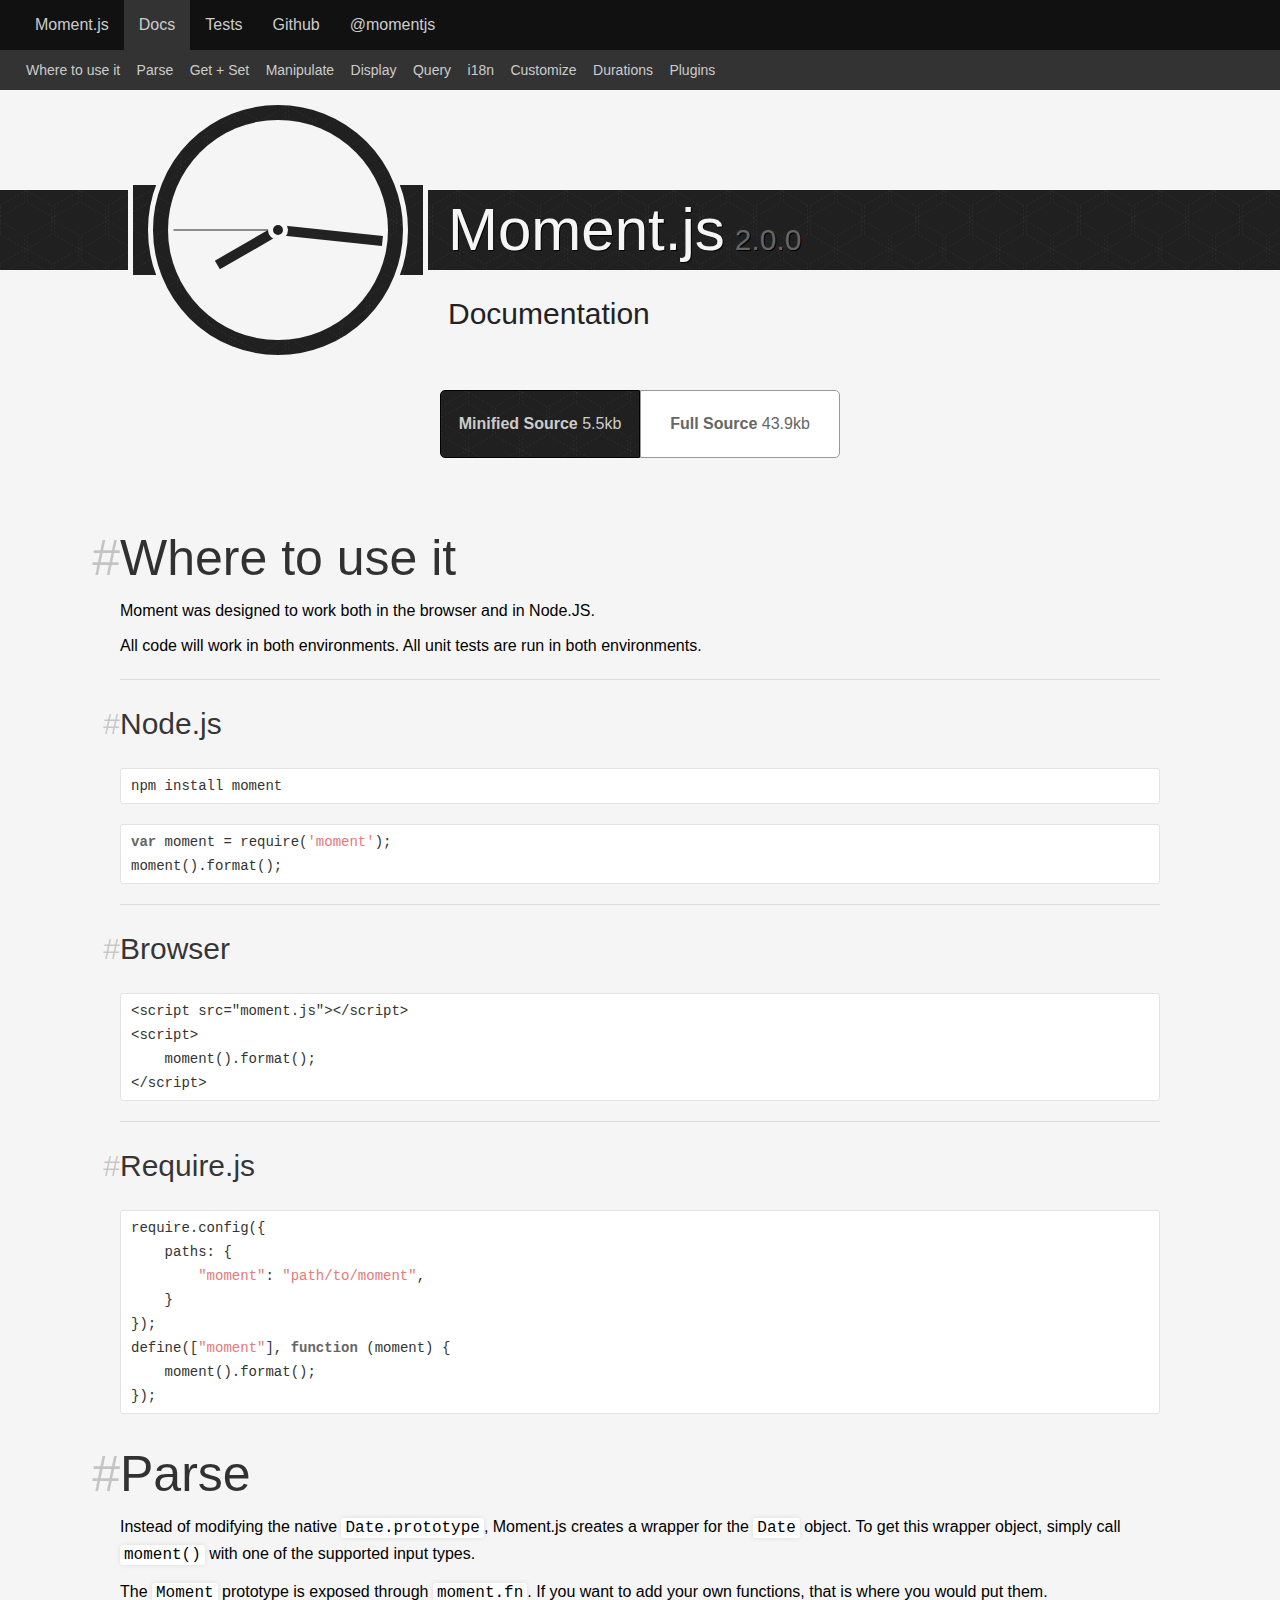
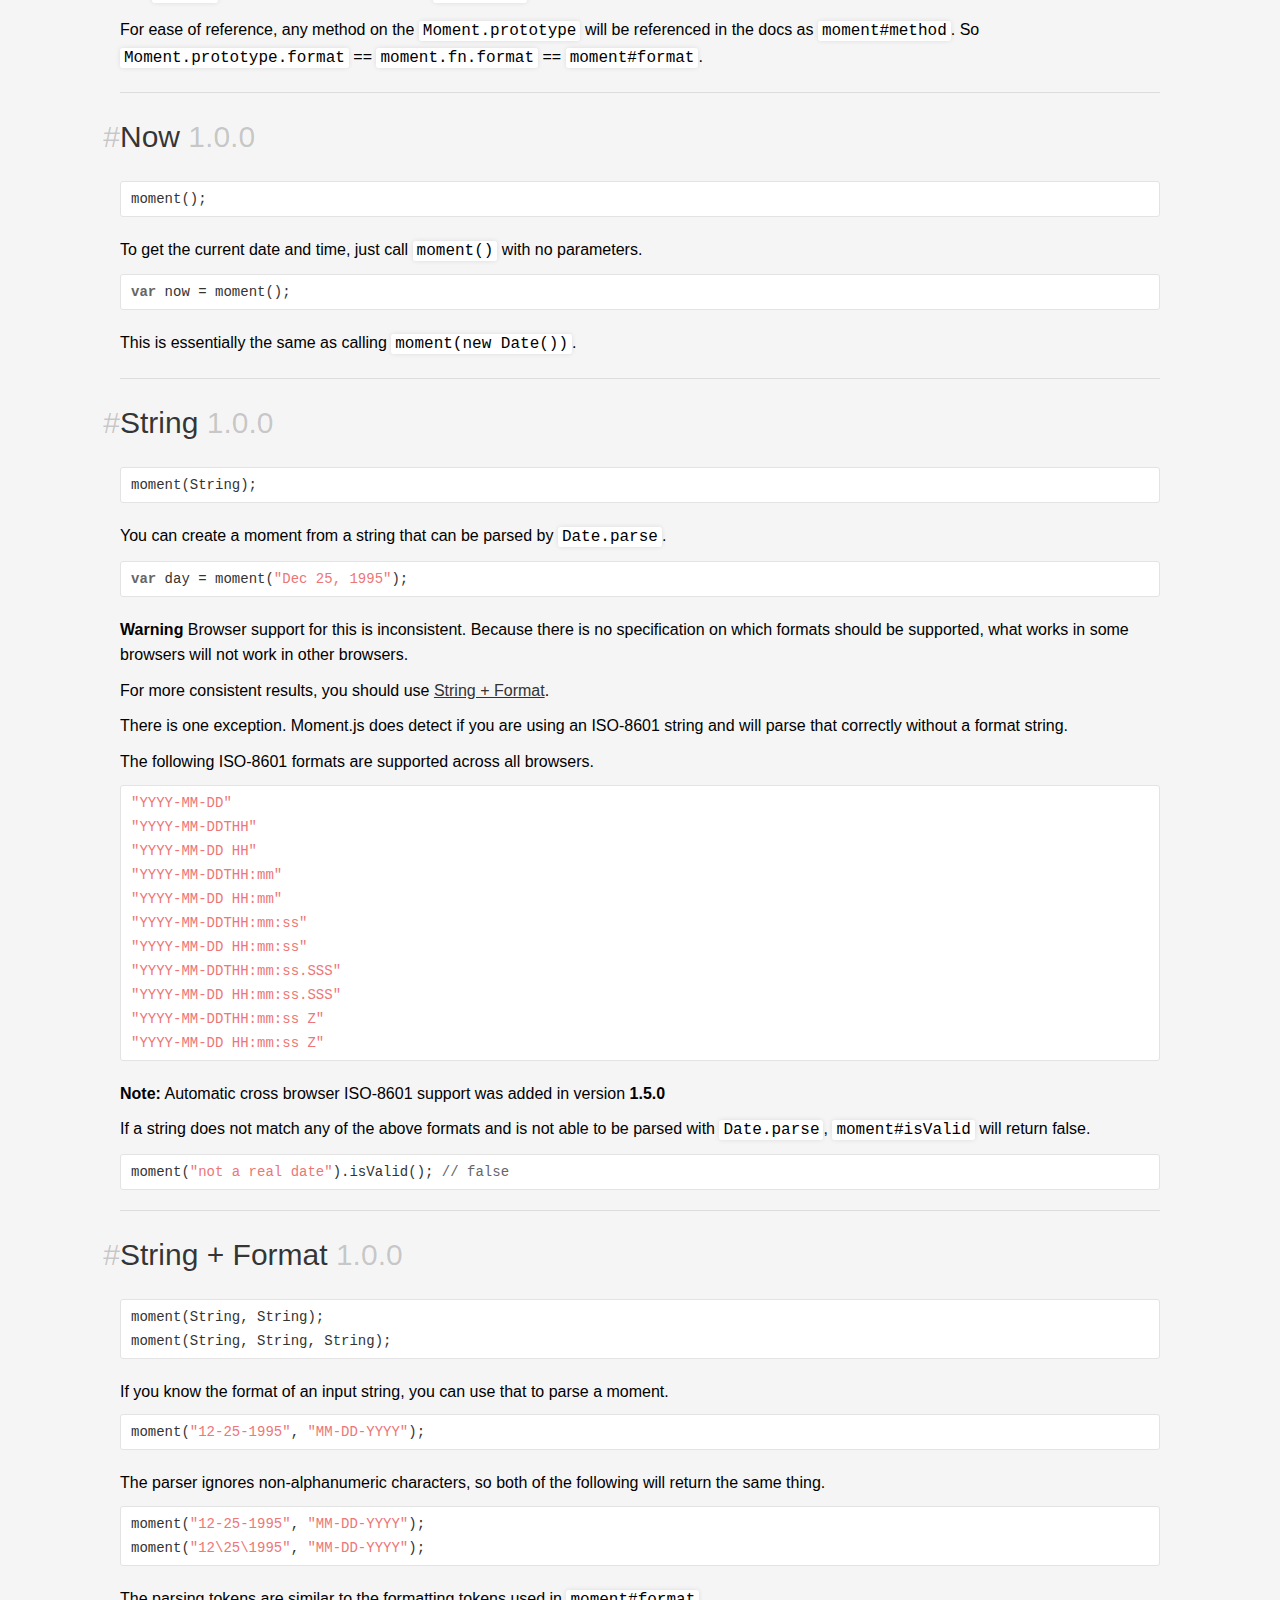
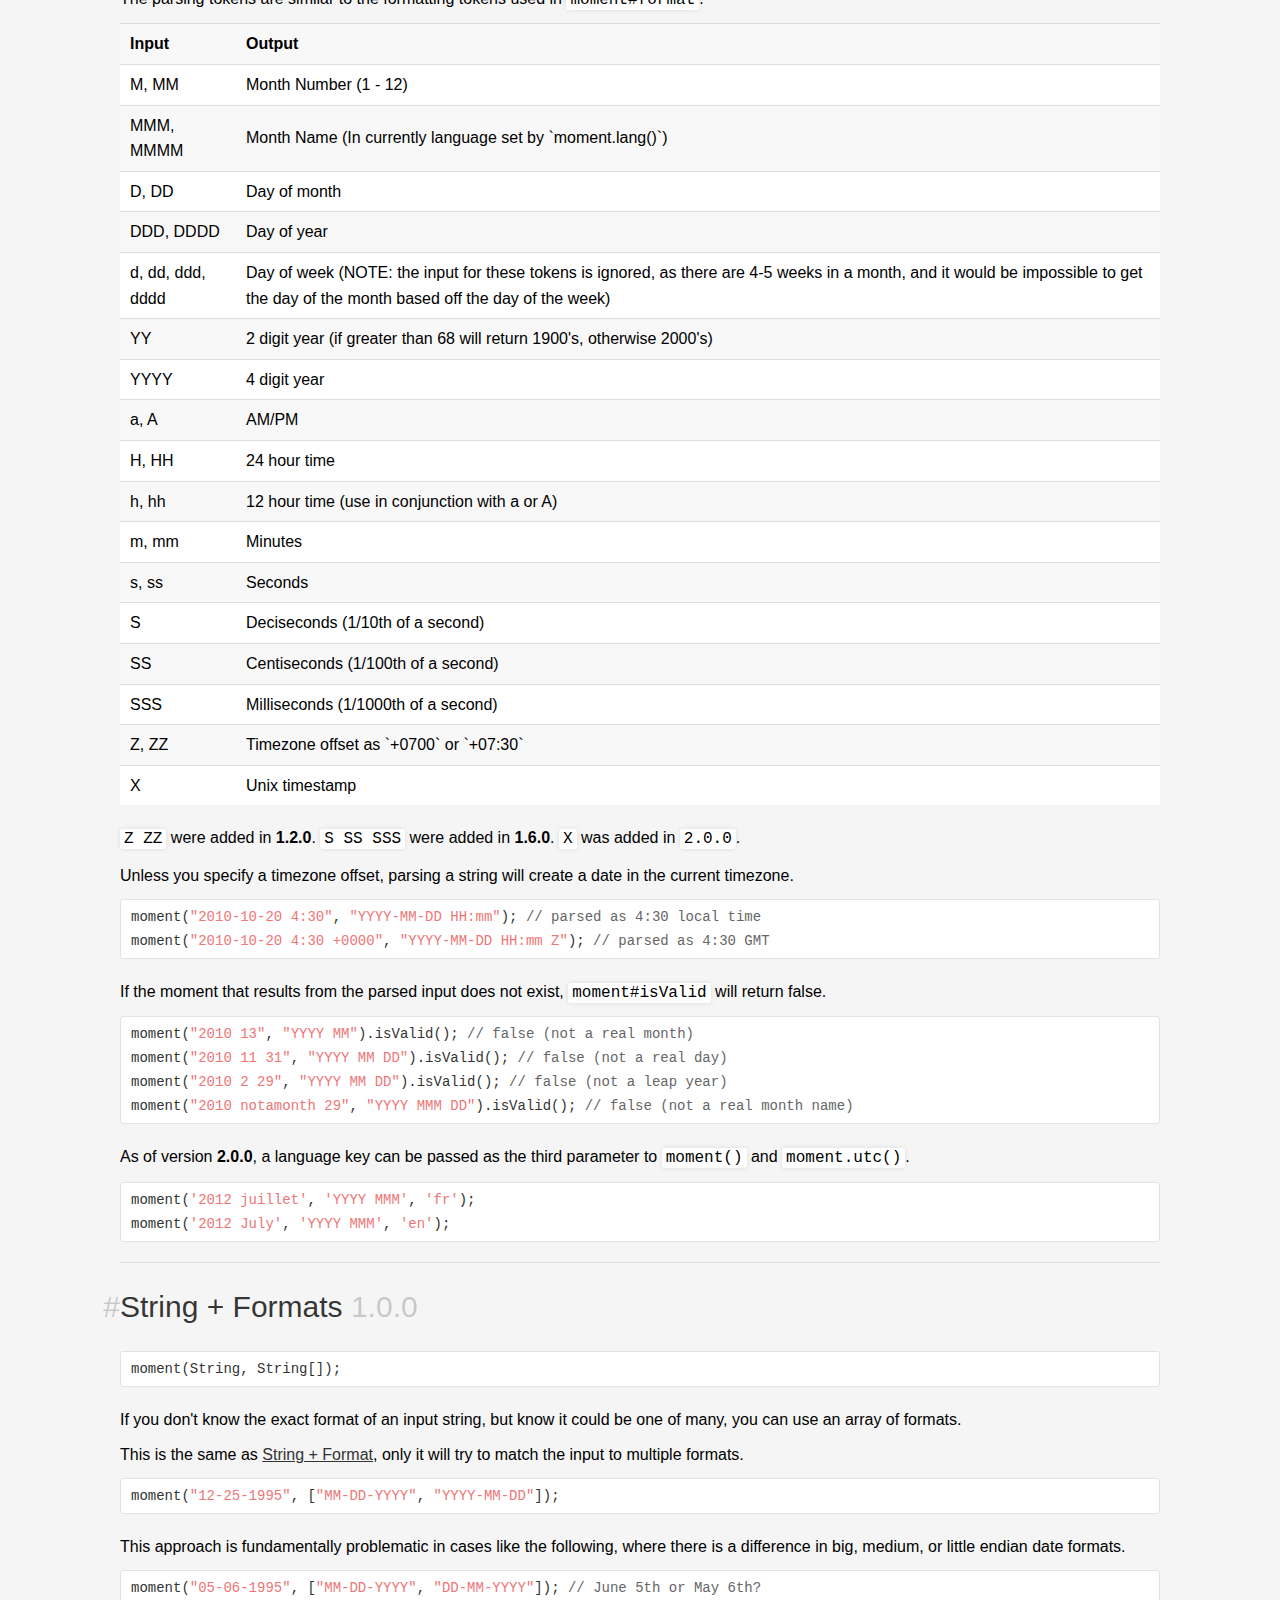
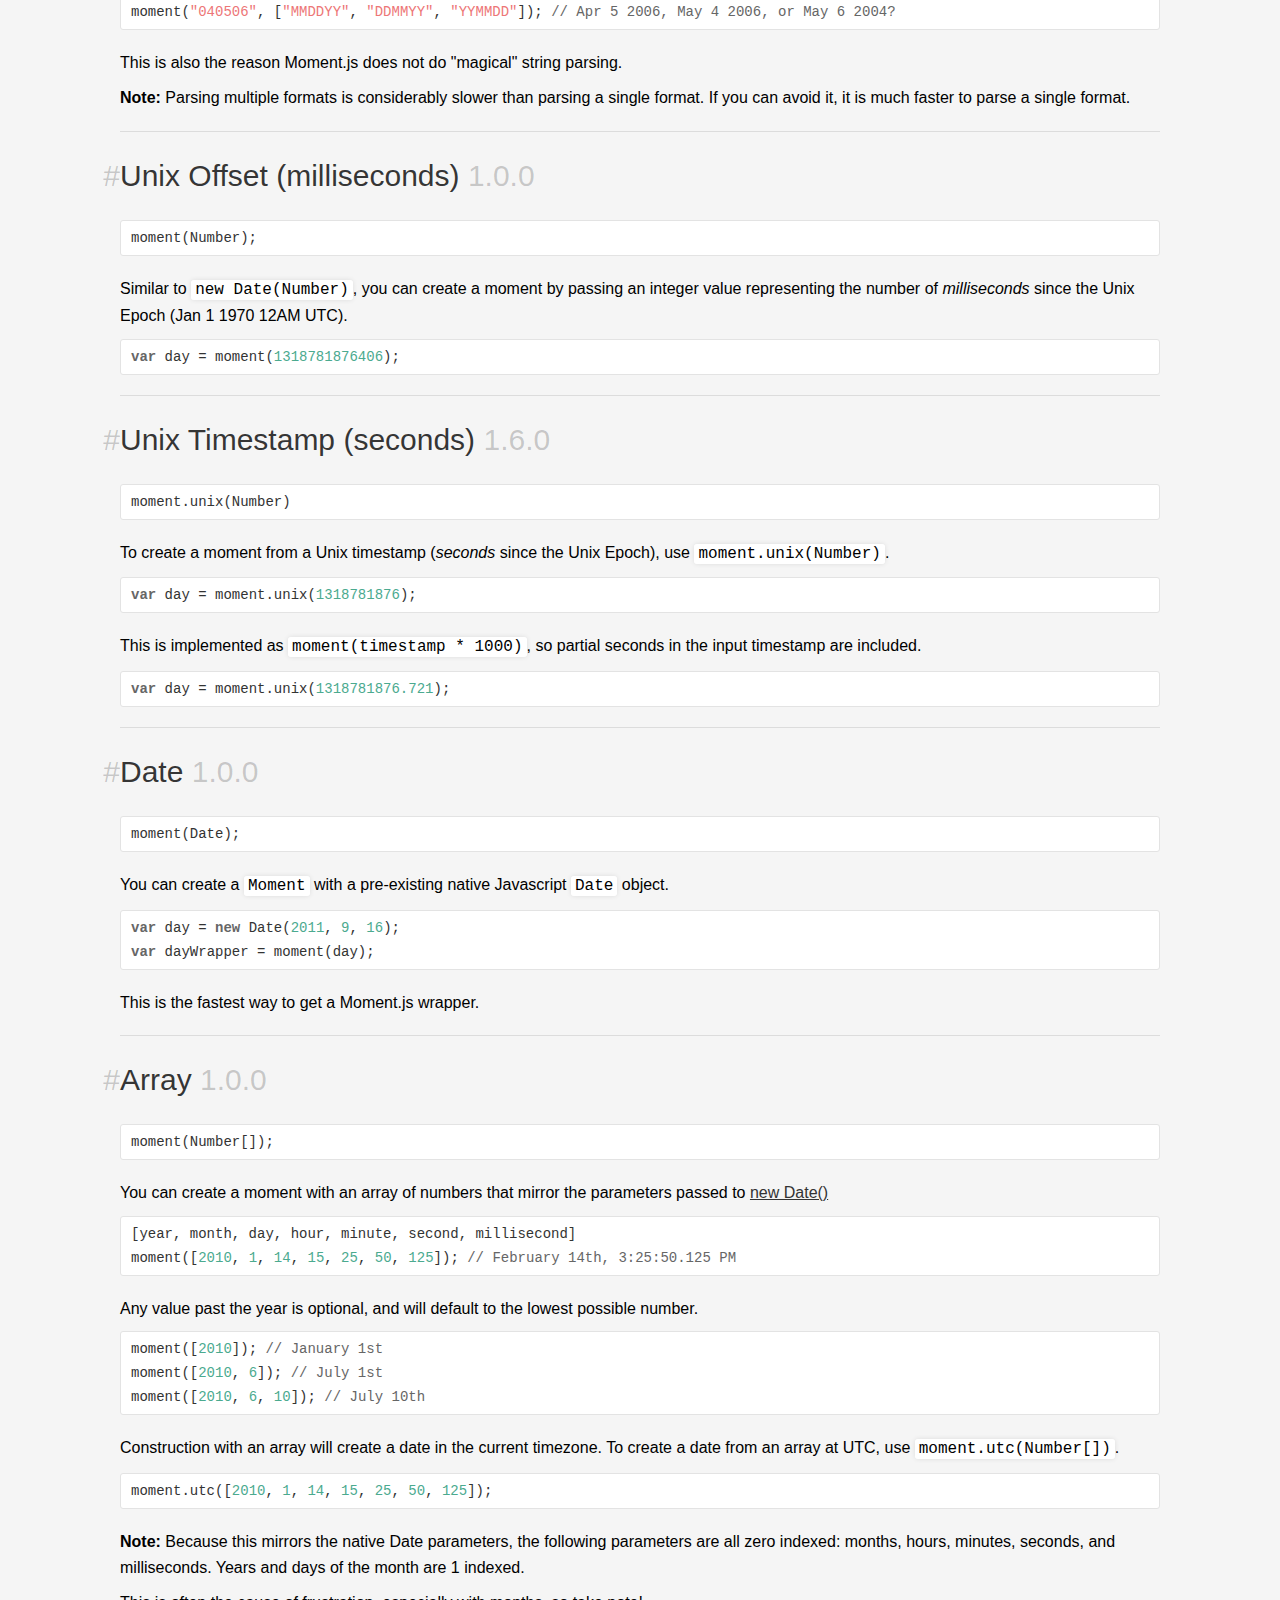
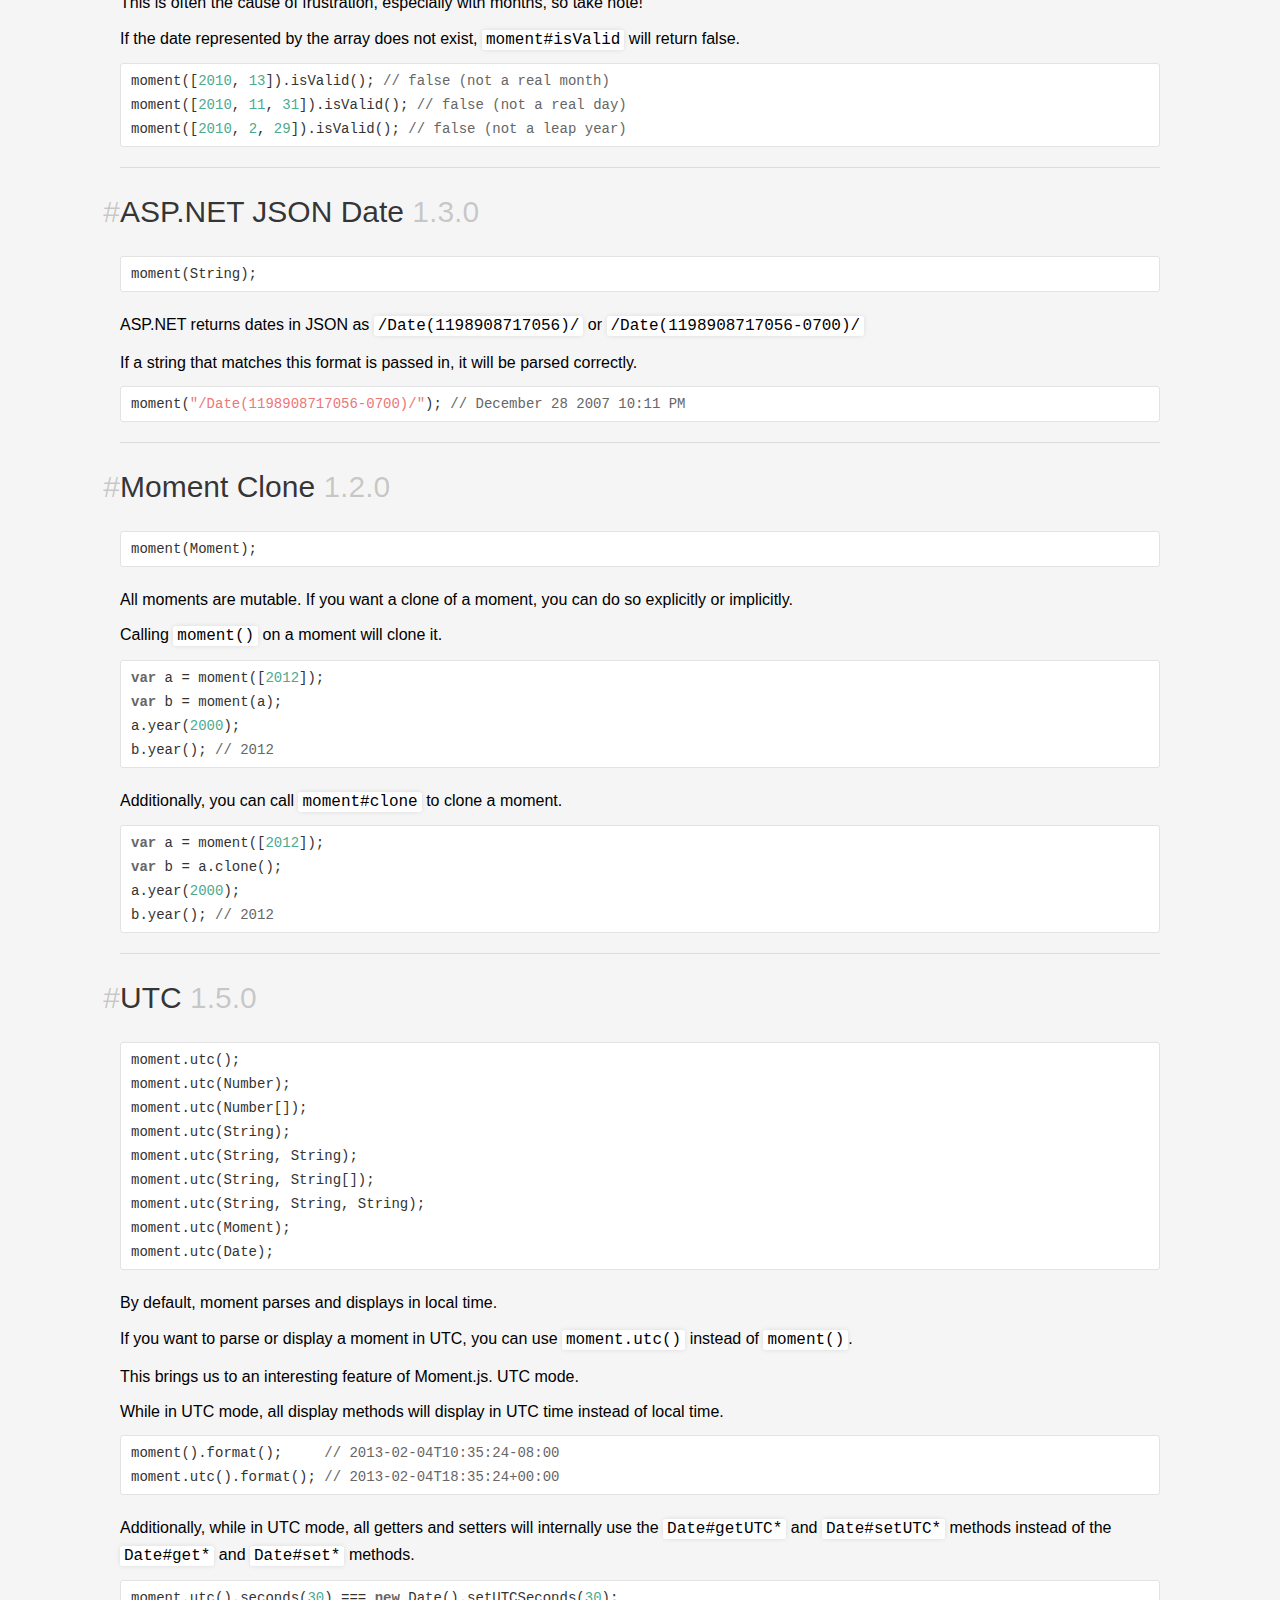
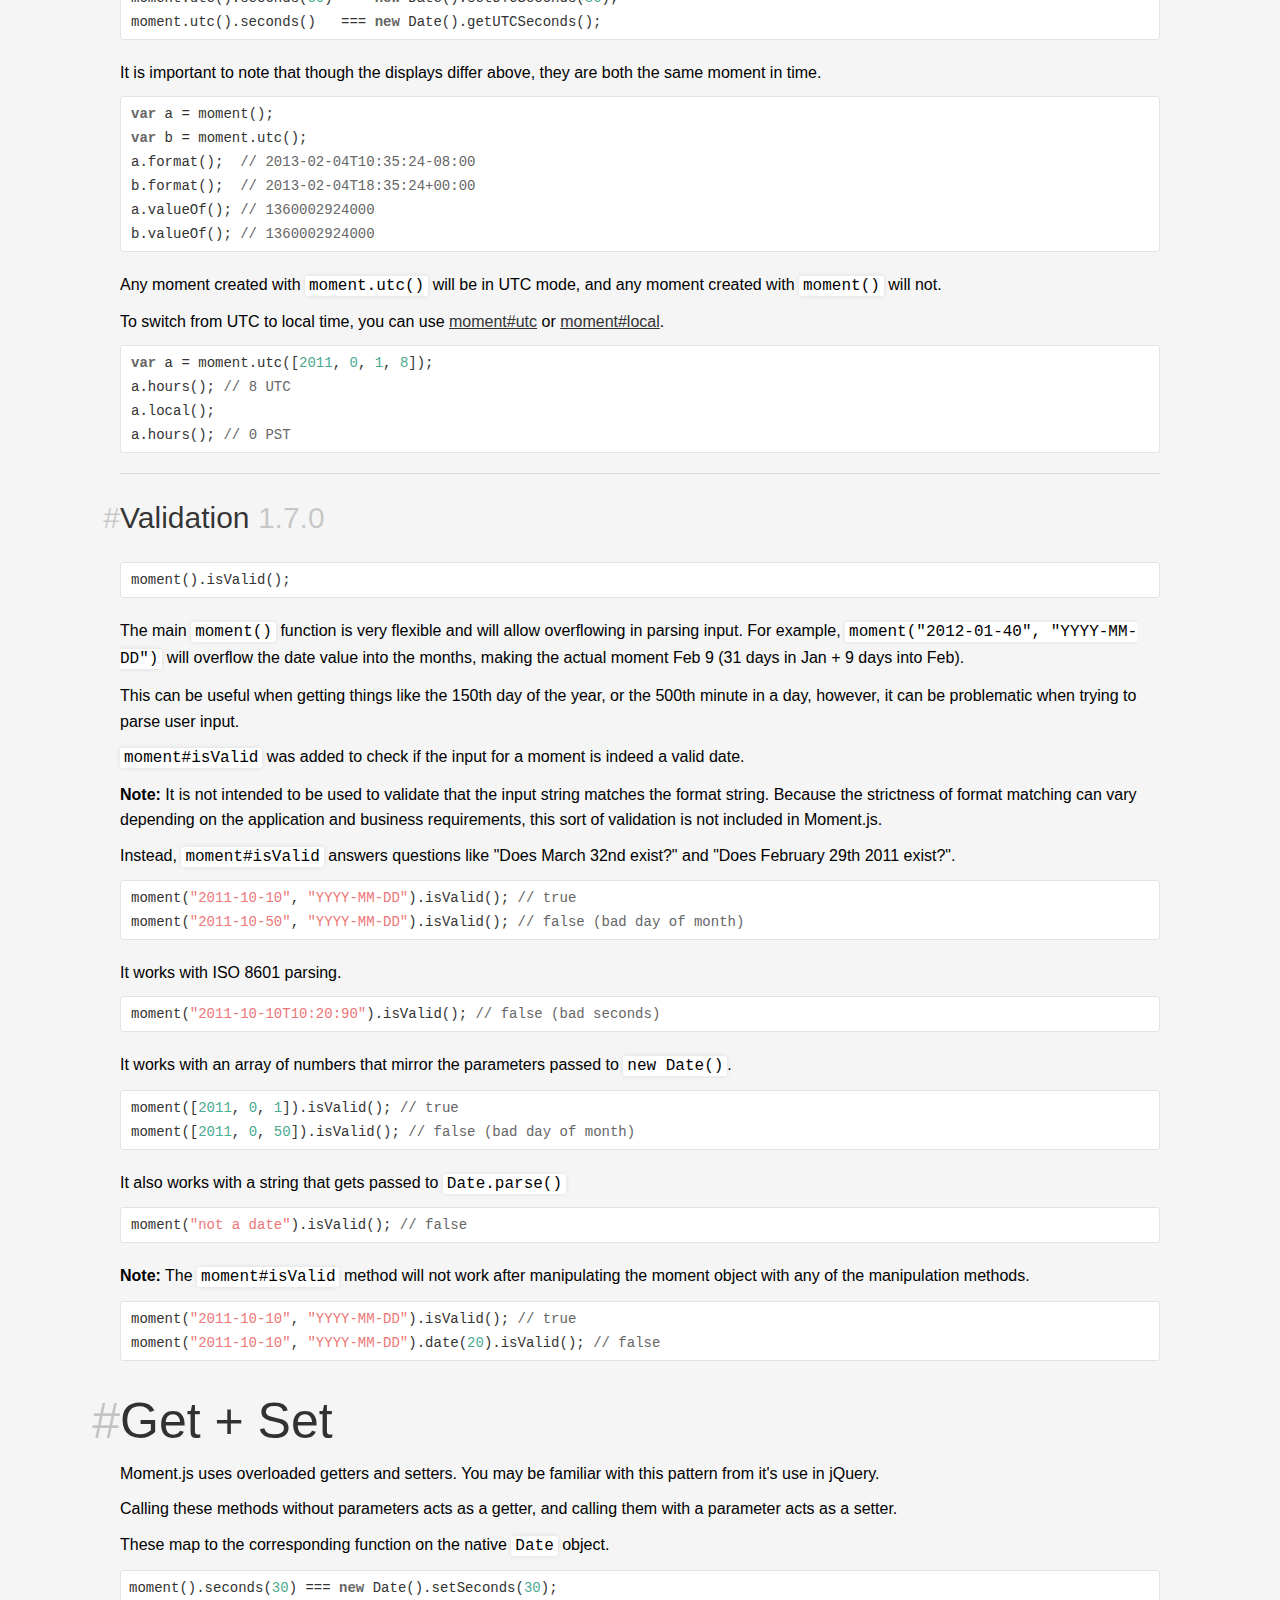
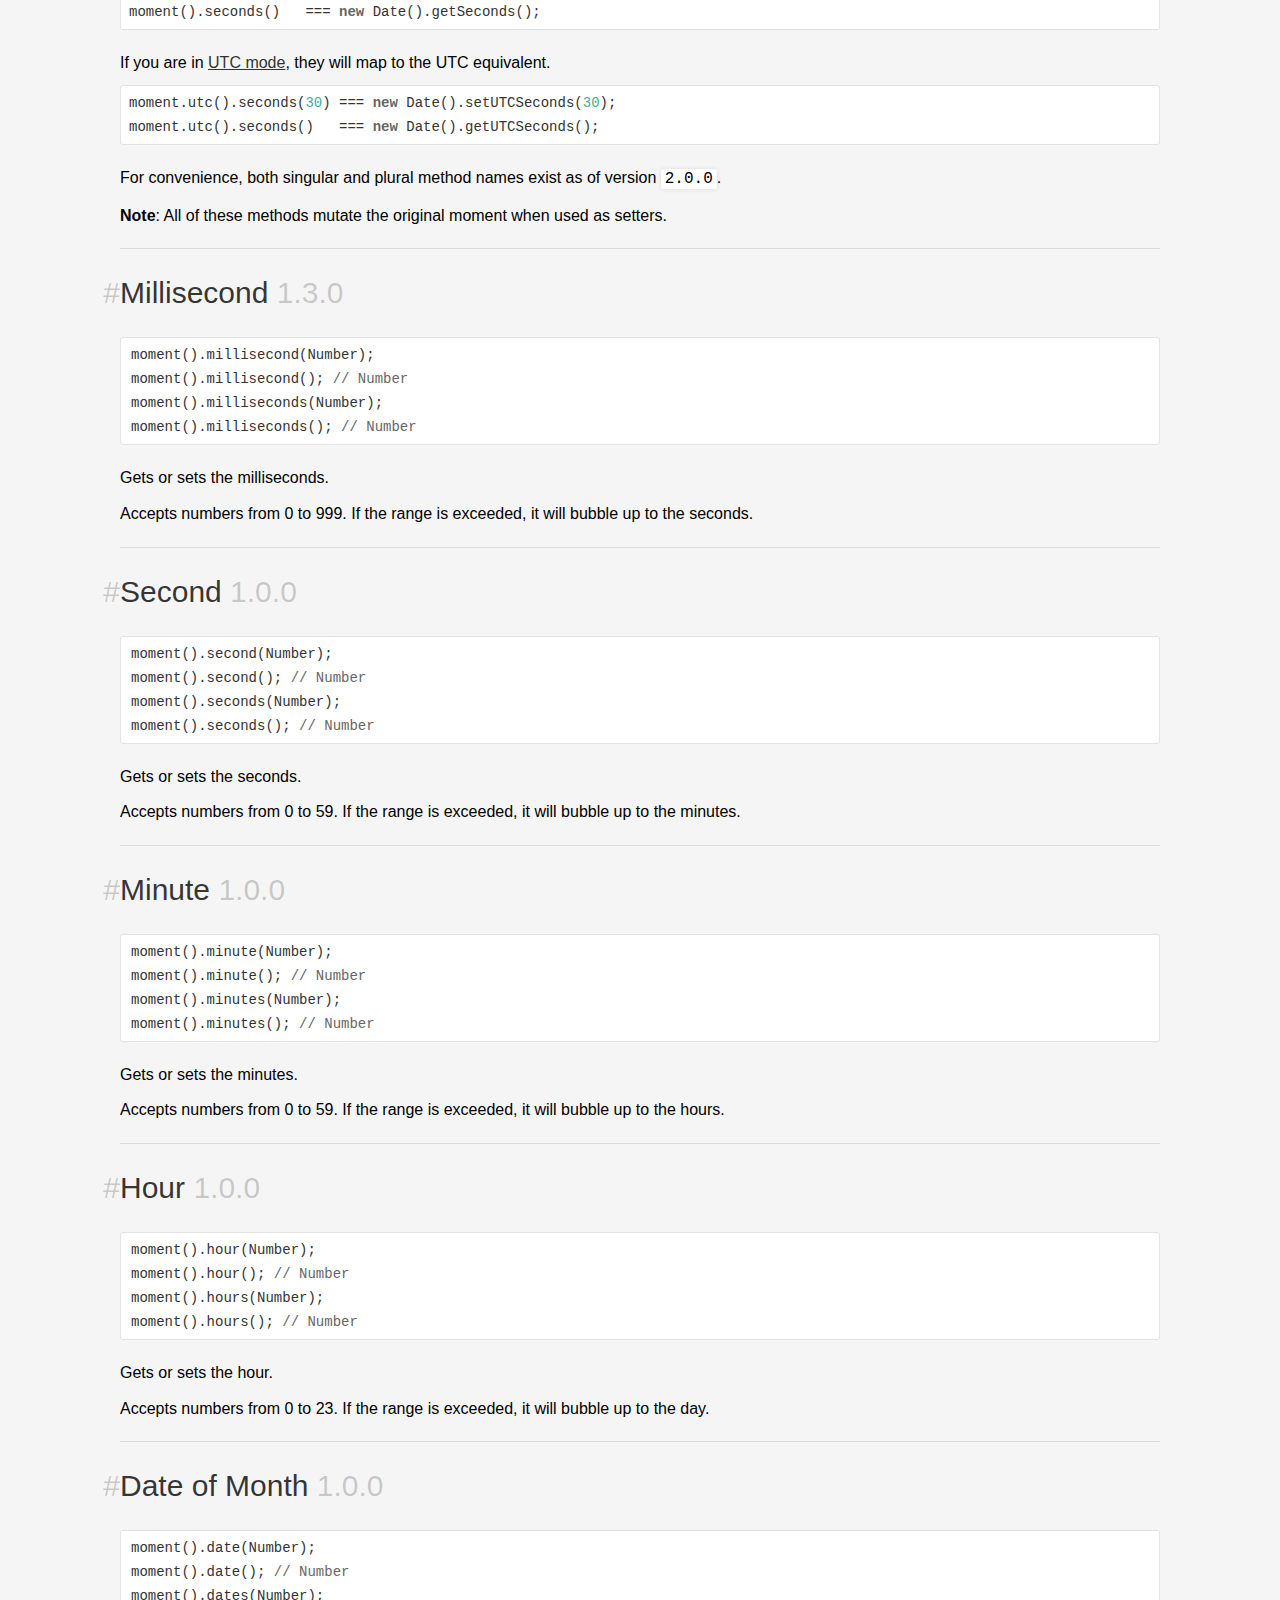
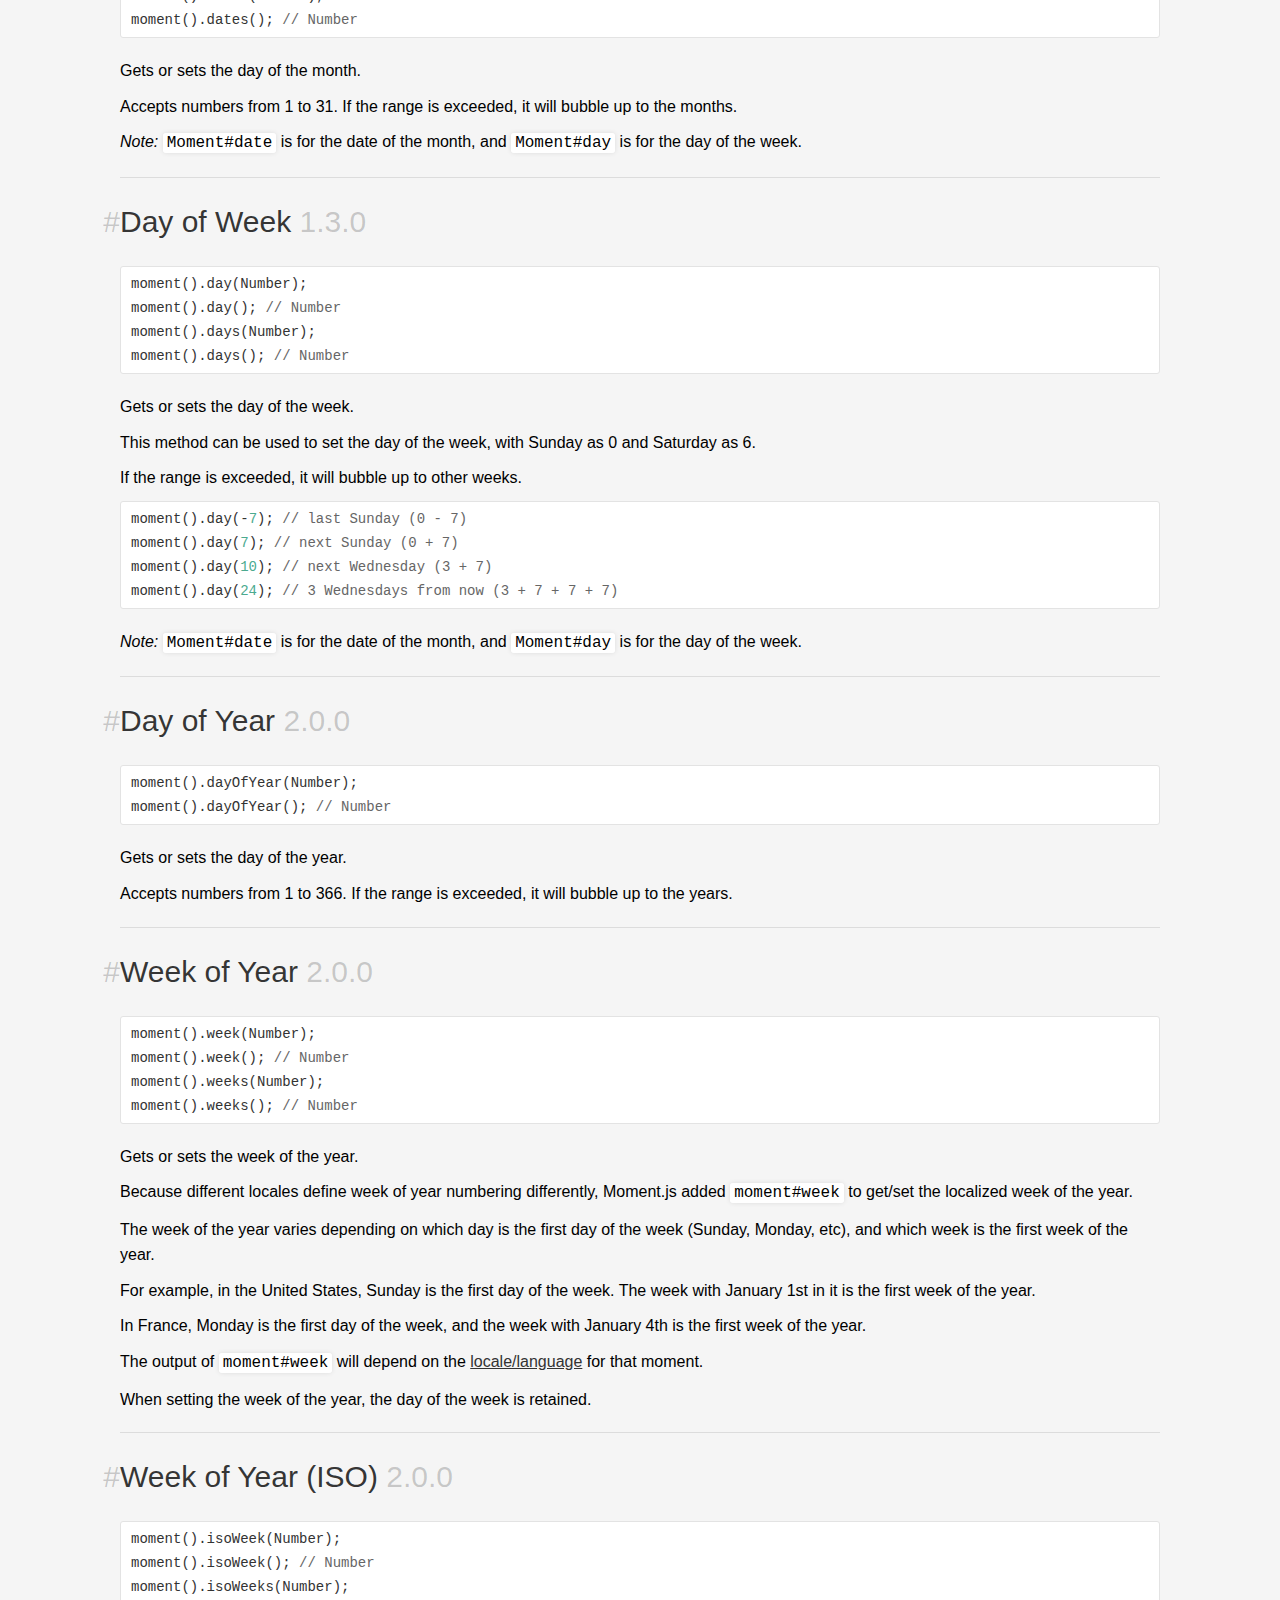
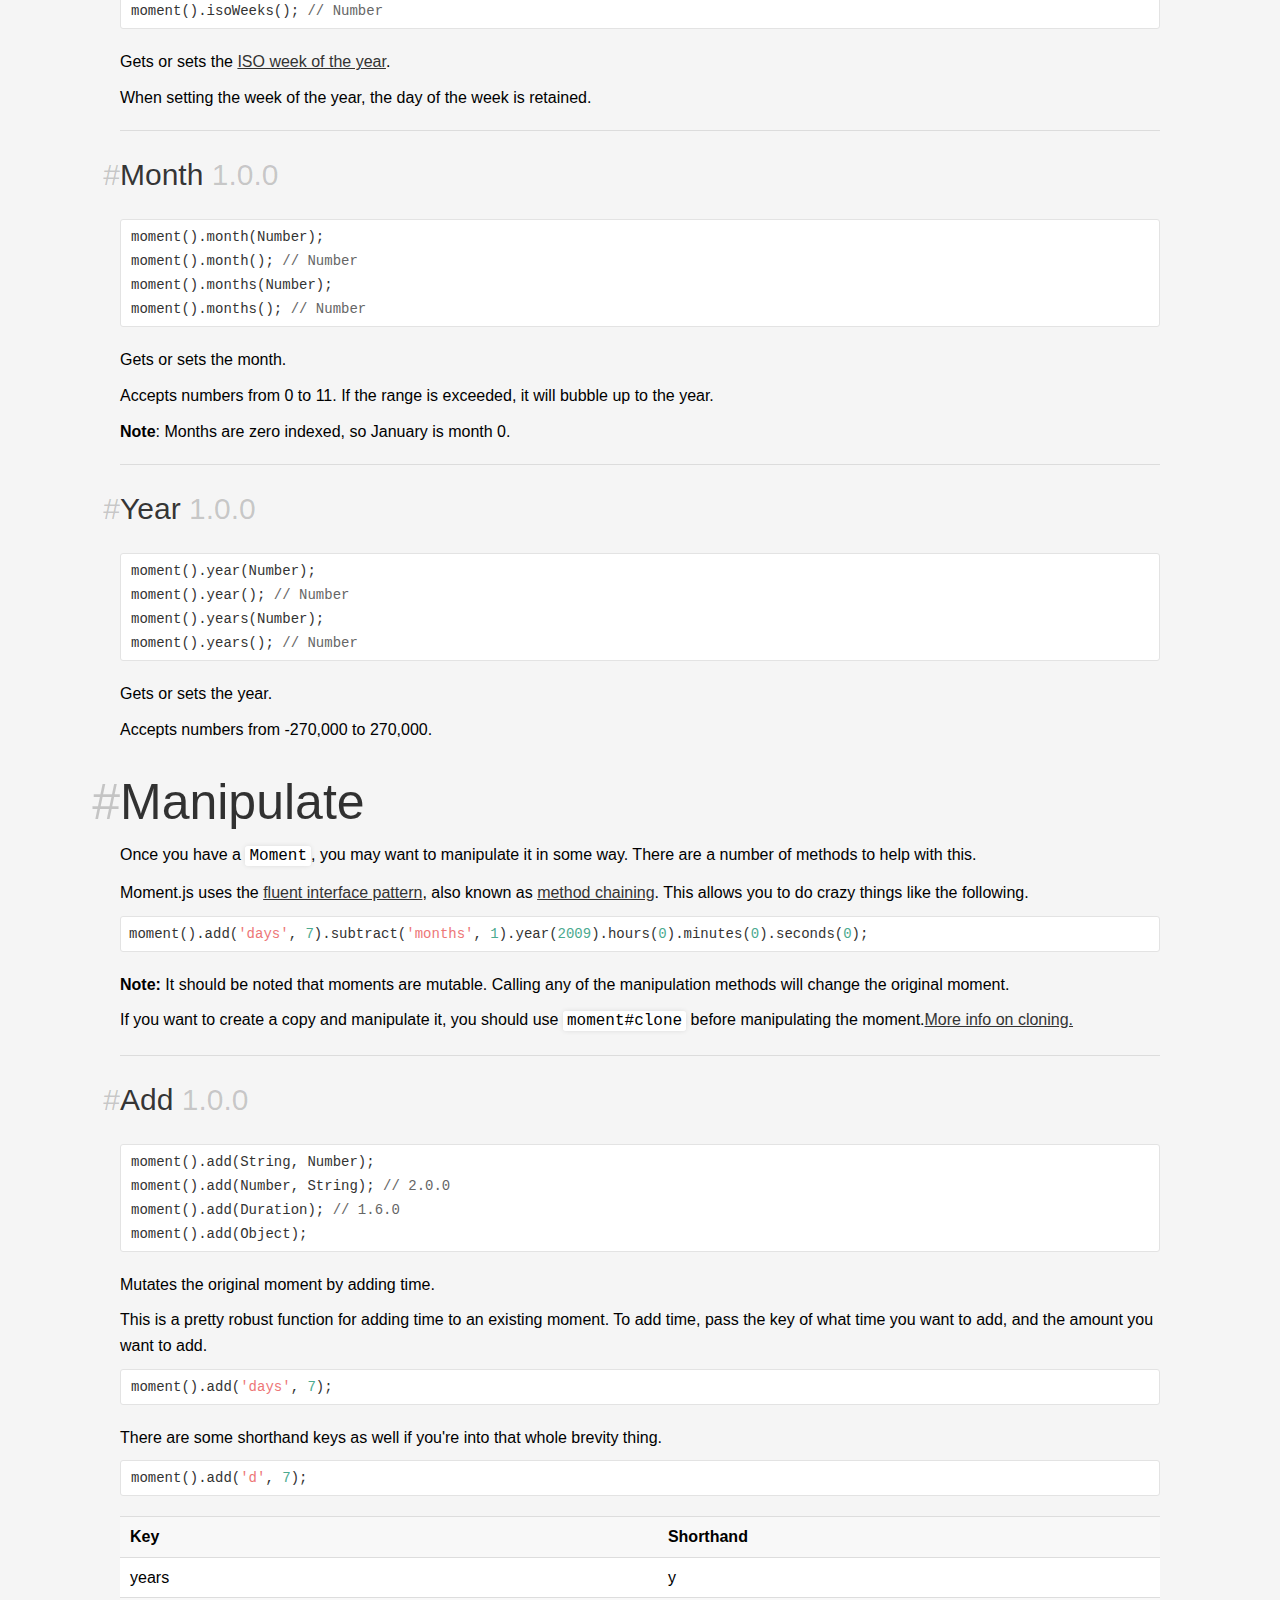
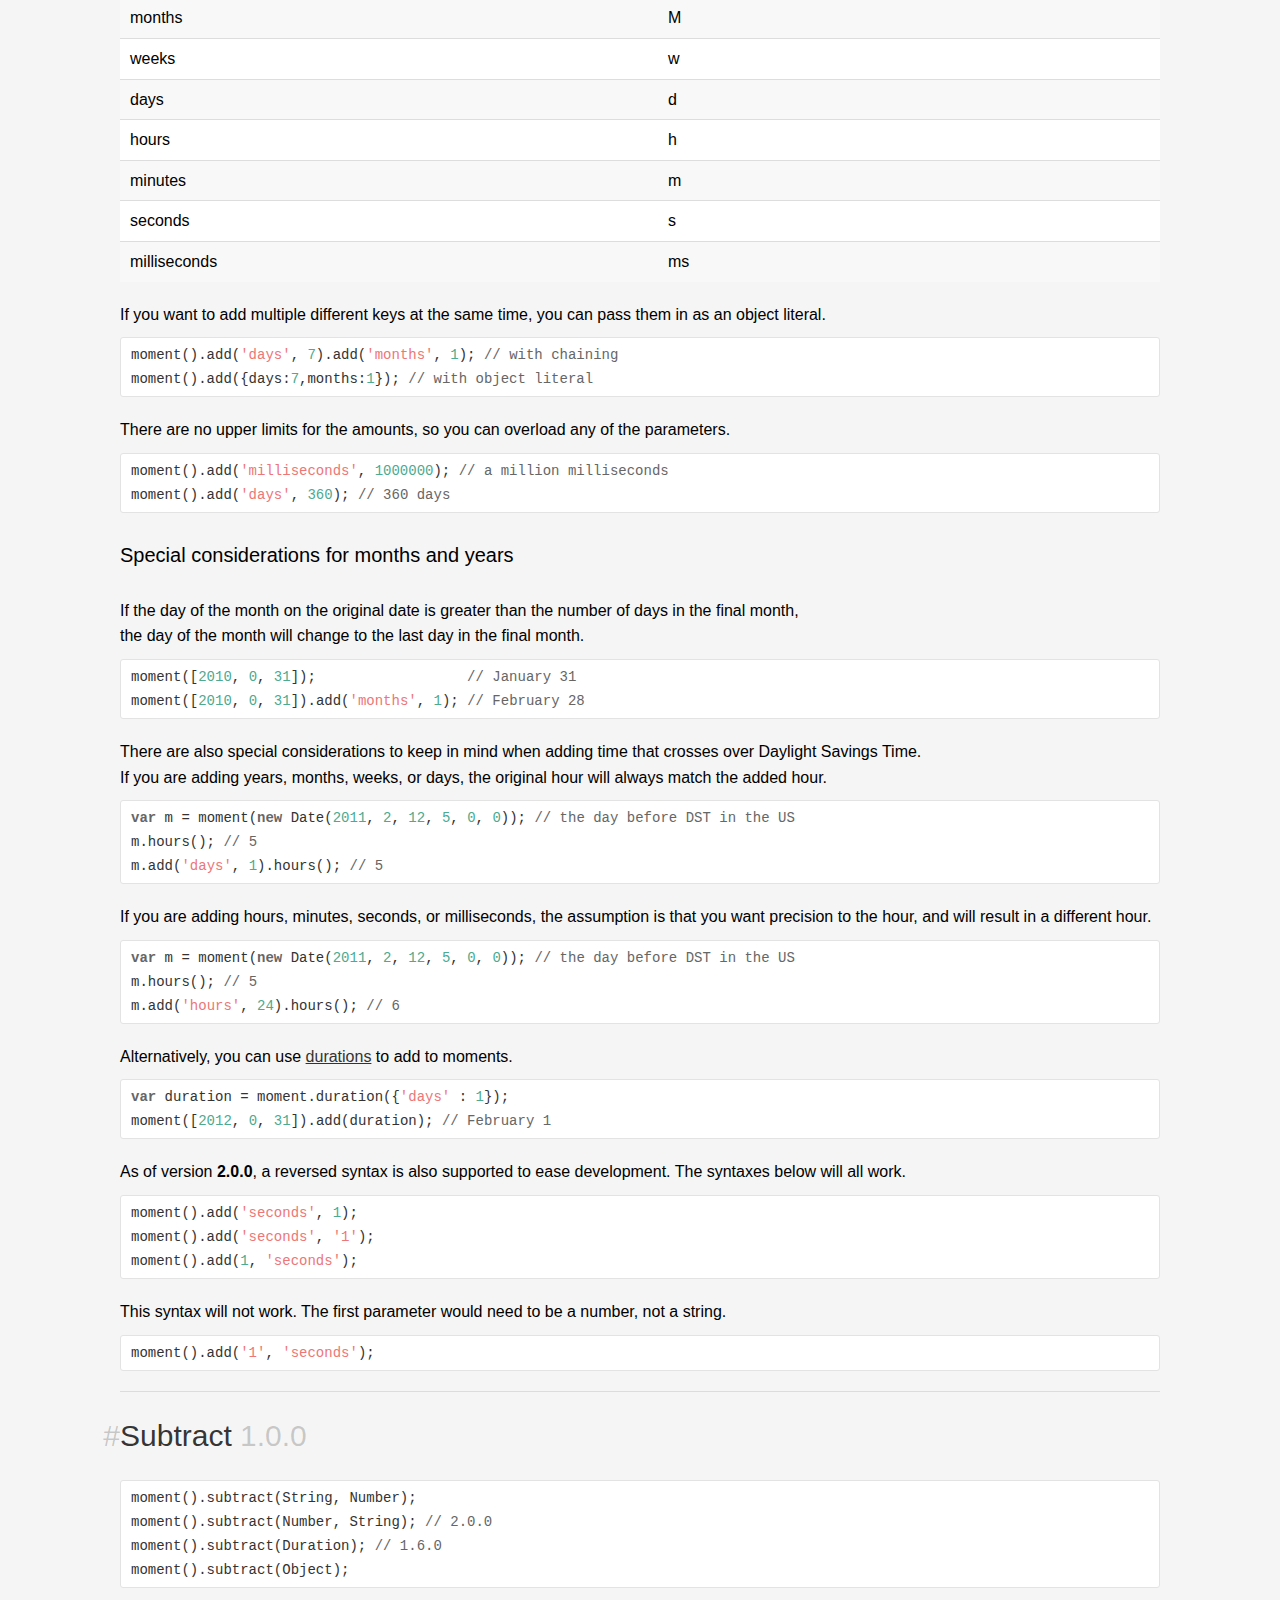
==== MomentJS.docset/Contents/Resources/Documents/docs/index.html @ b6ecc244 "Initial commit" ====
<!doctype html>
<html>
	<head>
		<meta charset="utf-8" />
		<link rel="stylesheet" href="../css/style.css?v=2013-04-18T14:36:21-07:00" />
		<title>Moment.js | Documentation</title>
	</head>
	<body class="is-docs">
		<nav class="top">
			<a class="logo home-nav" href="../index.html">Moment.js</a>
			<a class="docs-nav" href="index.html">Docs</a>
			<a class="test-nav" href="../test/index.html">Tests</a>
			<a class="github" href="https://github.com/timrwood/moment/">Github</a>
			<a class="twitter" href="https://twitter.com/momentjs">@momentjs</a>
			<iframe src="http://ghbtns.com/github-btn.html?user=timrwood&repo=moment&type=watch&count=true" allowtransparency="true" frameborder="0" scrolling="0" width="110px" height="20px"></iframe>
		</nav>
		<header>
			<div class="share">
				<a href="https://twitter.com/share" class="twitter-share-button" data-url="http://momentjs.com" data-via="momentjs" data-lang="en" data-count="vertical"></a>
				<div class="g-plusone" data-size="tall" data-href="http://momentjs.com"></div>
			</div>
			<div class="watch">
				<div class="band">
					<div class="face">
						<div id="hour"></div>
						<div id="minute"></div>
						<div id="second"></div>
					</div>
				</div>
				<h1>Moment.js<span>2.0.0</span></h1>
			</div>
			<hgroup>
				
	<h2>Documentation</h2>

			</hgroup>
			<aside>
				
					<div class="download">
						<a class="button gzipped" href="https://raw.github.com/timrwood/moment/2.0.0/min/moment.min.js">
							<strong>Minified Source</strong>
							<span class="filesize">5.5kb</span>
						</a>
						<a class="button source" href="https://raw.github.com/timrwood/moment/2.0.0/moment.js">
							<strong>Full Source</strong>
							<span class="filesize">43.9kb </span>
						</a>
					</div>
				
			</aside>
		</header>
		<div class="container">
			

	<nav class="subnav">
		
			<div class="section">
				<a href='#/use-it/'>Where to use it</a>
				<div class="dropdown">
					
						<a href="#/use-it/node-js/">Node.js</a>
					
						<a href="#/use-it/browser/">Browser</a>
					
						<a href="#/use-it/require-js/">Require.js</a>
					
				</div>
			</div>
		
			<div class="section">
				<a href='#/parsing/'>Parse</a>
				<div class="dropdown">
					
						<a href="#/parsing/now/">Now</a>
					
						<a href="#/parsing/string/">String</a>
					
						<a href="#/parsing/string-format/">String + Format</a>
					
						<a href="#/parsing/string-formats/">String + Formats</a>
					
						<a href="#/parsing/unix-offset/">Unix Offset (milliseconds)</a>
					
						<a href="#/parsing/unix-timestamp/">Unix Timestamp (seconds)</a>
					
						<a href="#/parsing/date/">Date</a>
					
						<a href="#/parsing/array/">Array</a>
					
						<a href="#/parsing/asp-net-json-date/">ASP.NET JSON Date</a>
					
						<a href="#/parsing/moment-clone/">Moment Clone</a>
					
						<a href="#/parsing/utc/">UTC</a>
					
						<a href="#/parsing/is-valid/">Validation</a>
					
				</div>
			</div>
		
			<div class="section">
				<a href='#/get-set/'>Get + Set</a>
				<div class="dropdown">
					
						<a href="#/get-set/millisecond/">Millisecond</a>
					
						<a href="#/get-set/second/">Second</a>
					
						<a href="#/get-set/minute/">Minute</a>
					
						<a href="#/get-set/hour/">Hour</a>
					
						<a href="#/get-set/date/">Date of Month</a>
					
						<a href="#/get-set/day/">Day of Week</a>
					
						<a href="#/get-set/day-of-year/">Day of Year</a>
					
						<a href="#/get-set/week/">Week of Year</a>
					
						<a href="#/get-set/iso-week/">Week of Year (ISO)</a>
					
						<a href="#/get-set/month/">Month</a>
					
						<a href="#/get-set/year/">Year</a>
					
				</div>
			</div>
		
			<div class="section">
				<a href='#/manipulating/'>Manipulate</a>
				<div class="dropdown">
					
						<a href="#/manipulating/add/">Add</a>
					
						<a href="#/manipulating/subtract/">Subtract</a>
					
						<a href="#/manipulating/start-of/">Start of Time</a>
					
						<a href="#/manipulating/end-of/">End of Time</a>
					
						<a href="#/manipulating/local/">Local</a>
					
						<a href="#/manipulating/utc/">UTC</a>
					
				</div>
			</div>
		
			<div class="section">
				<a href='#/displaying/'>Display</a>
				<div class="dropdown">
					
						<a href="#/displaying/format/">Format</a>
					
						<a href="#/displaying/fromnow/">Time from now</a>
					
						<a href="#/displaying/from/">Time from X</a>
					
						<a href="#/displaying/calendar-time/">Calendar Time</a>
					
						<a href="#/displaying/difference/">Difference</a>
					
						<a href="#/displaying/unix-offset/">Unix Offset (milliseconds)</a>
					
						<a href="#/displaying/unix-timestamp/">Unix Timestamp (seconds)</a>
					
						<a href="#/displaying/timezone-offset/">Timezone Offset</a>
					
						<a href="#/displaying/days-in-month/">Days in Month</a>
					
						<a href="#/displaying/as-javascript-date/">As Javascript Date</a>
					
						<a href="#/displaying/as-array/">As Array</a>
					
						<a href="#/displaying/as-json/">As JSON</a>
					
				</div>
			</div>
		
			<div class="section">
				<a href='#/query/'>Query</a>
				<div class="dropdown">
					
						<a href="#/query/is-before/">Is Before</a>
					
						<a href="#/query/is-same/">Is Same</a>
					
						<a href="#/query/is-after/">Is After</a>
					
						<a href="#/query/is-leap-year/">Is Leap Year</a>
					
						<a href="#/query/is-daylight-saving-time/">Is Daylight Saving Time</a>
					
						<a href="#/query/is-a-moment/">Is a Moment</a>
					
				</div>
			</div>
		
			<div class="section">
				<a href='#/i18n/'>i18n</a>
				<div class="dropdown">
					
						<a href="#/i18n/changing-language/">Changing language globally</a>
					
						<a href="#/i18n/instance-language/">Changing language locally</a>
					
						<a href="#/i18n/loading-into-nodejs/">Loading languages in NodeJS</a>
					
						<a href="#/i18n/loading-into-browser/">Loading languages in the browser</a>
					
						<a href="#/i18n/adding-language/">Adding your language to Moment.js</a>
					
						<a href="#/i18n/getting-language/">Checking the current Moment.js language</a>
					
				</div>
			</div>
		
			<div class="section">
				<a href='#/customization/'>Customize</a>
				<div class="dropdown">
					
						<a href="#/customization/month-names/">Month Names</a>
					
						<a href="#/customization/month-abbreviations/">Month Abbreviations</a>
					
						<a href="#/customization/weekday-names/">Weekday Names</a>
					
						<a href="#/customization/weekday-abbreviations/">Weekday Abbreviations</a>
					
						<a href="#/customization/weekday-min/">Minimal Weekday Abbreviations</a>
					
						<a href="#/customization/long-date-formats/">Long Date Formats</a>
					
						<a href="#/customization/relative-time/">Relative Time</a>
					
						<a href="#/customization/am-pm/">AM/PM</a>
					
						<a href="#/customization/calendar/">Calendar</a>
					
						<a href="#/customization/ordinal/">Ordinal</a>
					
				</div>
			</div>
		
			<div class="section">
				<a href='#/durations/'>Durations</a>
				<div class="dropdown">
					
						<a href="#/durations/creating/">Creating</a>
					
						<a href="#/durations/humanize/">Humanize</a>
					
						<a href="#/durations/milliseconds/">Milliseconds</a>
					
						<a href="#/durations/seconds/">Seconds</a>
					
						<a href="#/durations/minutes/">Minutes</a>
					
						<a href="#/durations/hours/">Hours</a>
					
						<a href="#/durations/days/">Days</a>
					
						<a href="#/durations/months/">Months</a>
					
						<a href="#/durations/years/">Years</a>
					
				</div>
			</div>
		
			<div class="section">
				<a href='#/plugins/'>Plugins</a>
				<div class="dropdown">
					
						<a href="#/plugins/strftime/">strftime</a>
					
						<a href="#/plugins/isocalendar/">ISO Calendar</a>
					
						<a href="#/plugins/range/">Date Ranges</a>
					
						<a href="#/plugins/twix/">Twix</a>
					
						<a href="#/plugins/twitter/">Twitter</a>
					
				</div>
			</div>
		
	</nav>

	<div class="docs">
		
			<article class="section">
				<a class="target" name="/use-it/"></a>
				<h2><a href='#/use-it/'><span class="hash">#</span>Where to use it</a></h2>
				<p>Moment was designed to work both in the browser and in Node.JS.</p>

<p>All code will work in both environments. All unit tests are run in both environments.</p>
			</article>
			
				<article class="method">
					<a class="target" name="/use-it/node-js/"></a>
					<h3>
						<a href='#/use-it/node-js/'><span class="hash">#</span>Node.js</a>
						<span></span>
					</h3>
					<div class="prose">
						
						<div class="highlight"><pre lang="">npm install moment
</pre></div>

<div class="highlight"><pre lang="javascript"><span class="keyword">var</span> moment = require(<span class="string">'moment'</span>);
moment().format();
</pre></div>
					</div>
				</article>
			
				<article class="method">
					<a class="target" name="/use-it/browser/"></a>
					<h3>
						<a href='#/use-it/browser/'><span class="hash">#</span>Browser</a>
						<span></span>
					</h3>
					<div class="prose">
						
						<div class="highlight"><pre lang="">&lt;script src="moment.js">&lt;/script>
&lt;script>
    moment().format();
&lt;/script>
</pre></div>
					</div>
				</article>
			
				<article class="method">
					<a class="target" name="/use-it/require-js/"></a>
					<h3>
						<a href='#/use-it/require-js/'><span class="hash">#</span>Require.js</a>
						<span></span>
					</h3>
					<div class="prose">
						
						<div class="highlight"><pre lang="javascript">require.config({
    paths: {
        <span class="string">"moment"</span>: <span class="string">"path/to/moment"</span>,
    }
});
define([<span class="string">"moment"</span>], <span class="function"><span class="keyword">function</span> <span class="params">(moment)</span> {</span>
    moment().format();
});
</pre></div>
					</div>
				</article>
			
		
			<article class="section">
				<a class="target" name="/parsing/"></a>
				<h2><a href='#/parsing/'><span class="hash">#</span>Parse</a></h2>
				<p>Instead of modifying the native <code>Date.prototype</code>, Moment.js creates a wrapper for the <code>Date</code> object. To get this wrapper object, simply call <code>moment()</code> with one of the supported input types.</p>

<p>The <code>Moment</code> prototype is exposed through <code>moment.fn</code>. If you want to add your own functions, that is where you would put them.</p>

<p>For ease of reference, any method on the <code>Moment.prototype</code> will be referenced in the docs as <code>moment#method</code>. So <code>Moment.prototype.format</code> == <code>moment.fn.format</code> == <code>moment#format</code>.</p>
			</article>
			
				<article class="method">
					<a class="target" name="/parsing/now/"></a>
					<h3>
						<a href='#/parsing/now/'><span class="hash">#</span>Now</a>
						<span>1.0.0</span>
					</h3>
					<div class="prose">
						
							<pre lang="javascript">moment();</pre>
						
						<p>To get the current date and time, just call <code>moment()</code> with no parameters.</p>

<div class="highlight"><pre lang="javascript"><span class="keyword">var</span> now = moment();
</pre></div>

<p>This is essentially the same as calling <code>moment(new Date())</code>.</p>
					</div>
				</article>
			
				<article class="method">
					<a class="target" name="/parsing/string/"></a>
					<h3>
						<a href='#/parsing/string/'><span class="hash">#</span>String</a>
						<span>1.0.0</span>
					</h3>
					<div class="prose">
						
							<pre lang="javascript">moment(String);</pre>
						
						<p>You can create a moment from a string that can be parsed by <code>Date.parse</code>.</p>

<div class="highlight"><pre lang="javascript"><span class="keyword">var</span> day = moment(<span class="string">"Dec 25, 1995"</span>);
</pre></div>

<p><strong>Warning</strong> Browser support for this is inconsistent. Because there is no specification on which formats should be supported, what works in some browsers will not work in other browsers.</p>

<p>For more consistent results, you should use <a href="#/parsing/string-format/">String + Format</a>.</p>

<p>There is one exception. Moment.js does detect if you are using an ISO-8601 string and will parse that correctly without a format string.</p>

<p>The following ISO-8601 formats are supported across all browsers.</p>

<div class="highlight"><pre lang="javascript"><span class="string">"YYYY-MM-DD"</span>
<span class="string">"YYYY-MM-DDTHH"</span>
<span class="string">"YYYY-MM-DD HH"</span>
<span class="string">"YYYY-MM-DDTHH:mm"</span>
<span class="string">"YYYY-MM-DD HH:mm"</span>
<span class="string">"YYYY-MM-DDTHH:mm:ss"</span>
<span class="string">"YYYY-MM-DD HH:mm:ss"</span>
<span class="string">"YYYY-MM-DDTHH:mm:ss.SSS"</span>
<span class="string">"YYYY-MM-DD HH:mm:ss.SSS"</span>
<span class="string">"YYYY-MM-DDTHH:mm:ss Z"</span>
<span class="string">"YYYY-MM-DD HH:mm:ss Z"</span>
</pre></div>

<p><strong>Note:</strong> Automatic cross browser ISO-8601 support was added in version <strong>1.5.0</strong></p>

<p>If a string does not match any of the above formats and is not able to be parsed with <code>Date.parse</code>, <code>moment#isValid</code> will return false.</p>

<div class="highlight"><pre lang="javascript">moment(<span class="string">"not a real date"</span>).isValid(); <span class="comment">// false</span>
</pre></div>
					</div>
				</article>
			
				<article class="method">
					<a class="target" name="/parsing/string-format/"></a>
					<h3>
						<a href='#/parsing/string-format/'><span class="hash">#</span>String + Format</a>
						<span>1.0.0</span>
					</h3>
					<div class="prose">
						
							<pre lang="javascript">moment(String, String);
moment(String, String, String);</pre>
						
						<p>If you know the format of an input string, you can use that to parse a moment.</p>

<div class="highlight"><pre lang="javascript">moment(<span class="string">"12-25-1995"</span>, <span class="string">"MM-DD-YYYY"</span>);
</pre></div>

<p>The parser ignores non-alphanumeric characters, so both of the following will return the same thing.</p>

<div class="highlight"><pre lang="javascript">moment(<span class="string">"12-25-1995"</span>, <span class="string">"MM-DD-YYYY"</span>);
moment(<span class="string">"12\25\1995"</span>, <span class="string">"MM-DD-YYYY"</span>);
</pre></div>

<p>The parsing tokens are similar to the formatting tokens used in <code>moment#format</code>.</p>

<table class="table table-striped table-bordered">
  <tbody>
    <tr>
      <th>Input</th>
      <th>Output</th>
    </tr>
    <tr>
      <td>M, MM</td>
      <td>Month Number (1 - 12)</td>
    </tr>
    <tr>
      <td>MMM, MMMM</td>
      <td>Month Name (In currently language set by `moment.lang()`)</td>
    </tr>
    <tr>
      <td>D, DD</td>
      <td>Day of month</td>
    </tr>
    <tr>
      <td>DDD, DDDD</td>
      <td>Day of year</td>
    </tr>
    <tr>
      <td>d, dd, ddd, dddd</td>
      <td>Day of week (NOTE: the input for these tokens is ignored, as there are 4-5 weeks in a month, and it would be impossible to get the day of the month based off the day of the week)</td>
    </tr>
    <tr>
      <td>YY</td>
      <td>2 digit year (if greater than 68 will return 1900's, otherwise 2000's)</td>
    </tr>
    <tr>
      <td>YYYY</td>
      <td>4 digit year</td>
    </tr>
    <tr>
      <td>a, A</td>
      <td>AM/PM</td>
    </tr>
    <tr>
      <td>H, HH</td>
      <td>24 hour time</td>
    </tr>
    <tr>
      <td>h, hh</td>
      <td>12 hour time (use in conjunction with a or A)</td>
    </tr>
    <tr>
      <td>m, mm</td>
      <td>Minutes</td>
    </tr>
    <tr>
      <td>s, ss</td>
      <td>Seconds</td>
    </tr>
    <tr>
      <td>S</td>
      <td>Deciseconds (1/10th of a second)</td>
    </tr>
    <tr>
      <td>SS</td>
      <td>Centiseconds (1/100th of a second)</td>
    </tr>
    <tr>
      <td>SSS</td>
      <td>Milliseconds (1/1000th of a second)</td>
    </tr>
    <tr>
      <td>Z, ZZ</td>
      <td>
        Timezone offset as `+0700` or `+07:30`
      </td>
    </tr>
    <tr>
      <td>X</td>
      <td>
        Unix timestamp
      </td>
    </tr>
  </tbody>
</table>

<p><code>Z ZZ</code> were added in <strong>1.2.0</strong>. <code>S SS SSS</code> were added in <strong>1.6.0</strong>. <code>X</code> was added in <code>2.0.0</code>.</p>

<p>Unless you specify a timezone offset, parsing a string will create a date in the current timezone.</p>

<div class="highlight"><pre lang="javascript">moment(<span class="string">"2010-10-20 4:30"</span>, <span class="string">"YYYY-MM-DD HH:mm"</span>); <span class="comment">// parsed as 4:30 local time</span>
moment(<span class="string">"2010-10-20 4:30 +0000"</span>, <span class="string">"YYYY-MM-DD HH:mm Z"</span>); <span class="comment">// parsed as 4:30 GMT</span>
</pre></div>

<p>If the moment that results from the parsed input does not exist, <code>moment#isValid</code> will return false.</p>

<div class="highlight"><pre lang="javascript">moment(<span class="string">"2010 13"</span>, <span class="string">"YYYY MM"</span>).isValid(); <span class="comment">// false (not a real month)</span>
moment(<span class="string">"2010 11 31"</span>, <span class="string">"YYYY MM DD"</span>).isValid(); <span class="comment">// false (not a real day)</span>
moment(<span class="string">"2010 2 29"</span>, <span class="string">"YYYY MM DD"</span>).isValid(); <span class="comment">// false (not a leap year)</span>
moment(<span class="string">"2010 notamonth 29"</span>, <span class="string">"YYYY MMM DD"</span>).isValid(); <span class="comment">// false (not a real month name)</span>
</pre></div>

<p>As of version <strong>2.0.0</strong>, a language key can be passed as the third parameter to <code>moment()</code> and <code>moment.utc()</code>.</p>

<div class="highlight"><pre lang="javascript">moment(<span class="string">'2012 juillet'</span>, <span class="string">'YYYY MMM'</span>, <span class="string">'fr'</span>);
moment(<span class="string">'2012 July'</span>, <span class="string">'YYYY MMM'</span>, <span class="string">'en'</span>);
</pre></div>
					</div>
				</article>
			
				<article class="method">
					<a class="target" name="/parsing/string-formats/"></a>
					<h3>
						<a href='#/parsing/string-formats/'><span class="hash">#</span>String + Formats</a>
						<span>1.0.0</span>
					</h3>
					<div class="prose">
						
							<pre lang="javascript">moment(String, String[]);</pre>
						
						<p>If you don't know the exact format of an input string, but know it could be one of many, you can use an array of formats.</p>

<p>This is the same as <a href="#/parsing/string-format/">String + Format</a>, only it will try to match the input to multiple formats.</p>

<div class="highlight"><pre lang="javascript">moment(<span class="string">"12-25-1995"</span>, [<span class="string">"MM-DD-YYYY"</span>, <span class="string">"YYYY-MM-DD"</span>]);
</pre></div>

<p>This approach is fundamentally problematic in cases like the following, where there is a difference in big, medium, or little endian date formats.</p>

<div class="highlight"><pre lang="javascript">moment(<span class="string">"05-06-1995"</span>, [<span class="string">"MM-DD-YYYY"</span>, <span class="string">"DD-MM-YYYY"</span>]); <span class="comment">// June 5th or May 6th?</span>
moment(<span class="string">"040506"</span>, [<span class="string">"MMDDYY"</span>, <span class="string">"DDMMYY"</span>, <span class="string">"YYMMDD"</span>]); <span class="comment">// Apr 5 2006, May 4 2006, or May 6 2004?</span>
</pre></div>

<p>This is also the reason Moment.js does not do "magical" string parsing.</p>

<p><strong>Note:</strong> Parsing multiple formats is considerably slower than parsing a single format. If you can avoid it, it is much faster to parse a single format.</p>
					</div>
				</article>
			
				<article class="method">
					<a class="target" name="/parsing/unix-offset/"></a>
					<h3>
						<a href='#/parsing/unix-offset/'><span class="hash">#</span>Unix Offset (milliseconds)</a>
						<span>1.0.0</span>
					</h3>
					<div class="prose">
						
							<pre lang="javascript">moment(Number);</pre>
						
						<p>Similar to <code>new Date(Number)</code>, you can create a moment by passing an integer value representing the number of <em>milliseconds</em> since the Unix Epoch (Jan 1 1970 12AM UTC).</p>

<div class="highlight"><pre lang="javascript"><span class="keyword">var</span> day = moment(<span class="number">1318781876406</span>);
</pre></div>
					</div>
				</article>
			
				<article class="method">
					<a class="target" name="/parsing/unix-timestamp/"></a>
					<h3>
						<a href='#/parsing/unix-timestamp/'><span class="hash">#</span>Unix Timestamp (seconds)</a>
						<span>1.6.0</span>
					</h3>
					<div class="prose">
						
							<pre lang="javascript">moment.unix(Number)</pre>
						
						<p>To create a moment from a Unix timestamp (<em>seconds</em> since the Unix Epoch), use <code>moment.unix(Number)</code>.</p>

<div class="highlight"><pre lang="javascript"><span class="keyword">var</span> day = moment.unix(<span class="number">1318781876</span>);
</pre></div>

<p>This is implemented as <code>moment(timestamp * 1000)</code>, so partial seconds in the input timestamp are included.</p>

<div class="highlight"><pre lang="javascript"><span class="keyword">var</span> day = moment.unix(<span class="number">1318781876.721</span>);
</pre></div>
					</div>
				</article>
			
				<article class="method">
					<a class="target" name="/parsing/date/"></a>
					<h3>
						<a href='#/parsing/date/'><span class="hash">#</span>Date</a>
						<span>1.0.0</span>
					</h3>
					<div class="prose">
						
							<pre lang="javascript">moment(Date);</pre>
						
						<p>You can create a <code>Moment</code> with a pre-existing native Javascript <code>Date</code> object.</p>

<div class="highlight"><pre lang="javascript"><span class="keyword">var</span> day = <span class="keyword">new</span> Date(<span class="number">2011</span>, <span class="number">9</span>, <span class="number">16</span>);
<span class="keyword">var</span> dayWrapper = moment(day);
</pre></div>

<p>This is the fastest way to get a Moment.js wrapper.</p>
					</div>
				</article>
			
				<article class="method">
					<a class="target" name="/parsing/array/"></a>
					<h3>
						<a href='#/parsing/array/'><span class="hash">#</span>Array</a>
						<span>1.0.0</span>
					</h3>
					<div class="prose">
						
							<pre lang="javascript">moment(Number[]);</pre>
						
						<p>You can create a moment with an array of numbers that mirror the parameters passed to <a href="https://developer.mozilla.org/en/JavaScript/Reference/Global_Objects/Date">new Date()</a></p>

<div class="highlight"><pre lang="javascript">[year, month, day, hour, minute, second, millisecond]
moment([<span class="number">2010</span>, <span class="number">1</span>, <span class="number">14</span>, <span class="number">15</span>, <span class="number">25</span>, <span class="number">50</span>, <span class="number">125</span>]); <span class="comment">// February 14th, 3:25:50.125 PM</span>
</pre></div>

<p>Any value past the year is optional, and will default to the lowest possible number.</p>

<div class="highlight"><pre lang="javascript">moment([<span class="number">2010</span>]); <span class="comment">// January 1st</span>
moment([<span class="number">2010</span>, <span class="number">6</span>]); <span class="comment">// July 1st</span>
moment([<span class="number">2010</span>, <span class="number">6</span>, <span class="number">10</span>]); <span class="comment">// July 10th</span>
</pre></div>

<p>Construction with an array will create a date in the current timezone. To create a date from an array at UTC, use <code>moment.utc(Number[])</code>.</p>

<div class="highlight"><pre lang="javascript">moment.utc([<span class="number">2010</span>, <span class="number">1</span>, <span class="number">14</span>, <span class="number">15</span>, <span class="number">25</span>, <span class="number">50</span>, <span class="number">125</span>]);
</pre></div>

<p><strong>Note:</strong> Because this mirrors the native Date parameters, the following parameters are all zero indexed: months, hours, minutes, seconds, and milliseconds. Years and days of the month are 1 indexed.</p>

<p>This is often the cause of frustration, especially with months, so take note!</p>

<p>If the date represented by the array does not exist, <code>moment#isValid</code> will return false.</p>

<div class="highlight"><pre lang="javascript">moment([<span class="number">2010</span>, <span class="number">13</span>]).isValid(); <span class="comment">// false (not a real month)</span>
moment([<span class="number">2010</span>, <span class="number">11</span>, <span class="number">31</span>]).isValid(); <span class="comment">// false (not a real day)</span>
moment([<span class="number">2010</span>, <span class="number">2</span>, <span class="number">29</span>]).isValid(); <span class="comment">// false (not a leap year)</span>
</pre></div>
					</div>
				</article>
			
				<article class="method">
					<a class="target" name="/parsing/asp-net-json-date/"></a>
					<h3>
						<a href='#/parsing/asp-net-json-date/'><span class="hash">#</span>ASP.NET JSON Date</a>
						<span>1.3.0</span>
					</h3>
					<div class="prose">
						
							<pre lang="javascript">moment(String);</pre>
						
						<p>ASP.NET returns dates in JSON as <code>/Date(1198908717056)/</code> or <code>/Date(1198908717056-0700)/</code></p>

<p>If a string that matches this format is passed in, it will be parsed correctly.</p>

<div class="highlight"><pre lang="javascript">moment(<span class="string">"/Date(1198908717056-0700)/"</span>); <span class="comment">// December 28 2007 10:11 PM</span>
</pre></div>
					</div>
				</article>
			
				<article class="method">
					<a class="target" name="/parsing/moment-clone/"></a>
					<h3>
						<a href='#/parsing/moment-clone/'><span class="hash">#</span>Moment Clone</a>
						<span>1.2.0</span>
					</h3>
					<div class="prose">
						
							<pre lang="javascript">moment(Moment);</pre>
						
						<p>All moments are mutable. If you want a clone of a moment, you can do so explicitly or implicitly.</p>

<p>Calling <code>moment()</code> on a moment will clone it.</p>

<div class="highlight"><pre lang="javascript"><span class="keyword">var</span> a = moment([<span class="number">2012</span>]);
<span class="keyword">var</span> b = moment(a);
a.year(<span class="number">2000</span>);
b.year(); <span class="comment">// 2012</span>
</pre></div>

<p>Additionally, you can call <code>moment#clone</code> to clone a moment.</p>

<div class="highlight"><pre lang="javascript"><span class="keyword">var</span> a = moment([<span class="number">2012</span>]);
<span class="keyword">var</span> b = a.clone();
a.year(<span class="number">2000</span>);
b.year(); <span class="comment">// 2012</span>
</pre></div>
					</div>
				</article>
			
				<article class="method">
					<a class="target" name="/parsing/utc/"></a>
					<h3>
						<a href='#/parsing/utc/'><span class="hash">#</span>UTC</a>
						<span>1.5.0</span>
					</h3>
					<div class="prose">
						
							<pre lang="javascript">moment.utc();
moment.utc(Number);
moment.utc(Number[]);
moment.utc(String);
moment.utc(String, String);
moment.utc(String, String[]);
moment.utc(String, String, String);
moment.utc(Moment);
moment.utc(Date);</pre>
						
						<p>By default, moment parses and displays in local time.</p>

<p>If you want to parse or display a moment in UTC, you can use <code>moment.utc()</code> instead of <code>moment()</code>.</p>

<p>This brings us to an interesting feature of Moment.js. UTC mode.</p>

<p>While in UTC mode, all display methods will display in UTC time instead of local time.</p>

<div class="highlight"><pre lang="javascript">moment().format();     <span class="comment">// 2013-02-04T10:35:24-08:00</span>
moment.utc().format(); <span class="comment">// 2013-02-04T18:35:24+00:00</span>
</pre></div>

<p>Additionally, while in UTC mode, all getters and setters will internally use the <code>Date#getUTC*</code> and <code>Date#setUTC*</code> methods instead of the <code>Date#get*</code> and <code>Date#set*</code> methods.</p>

<div class="highlight"><pre lang="javascript">moment.utc().seconds(<span class="number">30</span>) === <span class="keyword">new</span> Date().setUTCSeconds(<span class="number">30</span>);
moment.utc().seconds()   === <span class="keyword">new</span> Date().getUTCSeconds();
</pre></div>

<p>It is important to note that though the displays differ above, they are both the same moment in time.</p>

<div class="highlight"><pre lang="javascript"><span class="keyword">var</span> a = moment();
<span class="keyword">var</span> b = moment.utc();
a.format();  <span class="comment">// 2013-02-04T10:35:24-08:00</span>
b.format();  <span class="comment">// 2013-02-04T18:35:24+00:00</span>
a.valueOf(); <span class="comment">// 1360002924000</span>
b.valueOf(); <span class="comment">// 1360002924000</span>
</pre></div>

<p>Any moment created with <code>moment.utc()</code> will be in UTC mode, and any moment created with <code>moment()</code> will not.</p>

<p>To switch from UTC to local time, you can use <a href="#/manipulating/utc/">moment#utc</a> or <a href="#/manipulating/local/">moment#local</a>.</p>

<div class="highlight"><pre lang="javascript"><span class="keyword">var</span> a = moment.utc([<span class="number">2011</span>, <span class="number">0</span>, <span class="number">1</span>, <span class="number">8</span>]);
a.hours(); <span class="comment">// 8 UTC</span>
a.local();
a.hours(); <span class="comment">// 0 PST</span>
</pre></div>
					</div>
				</article>
			
				<article class="method">
					<a class="target" name="/parsing/is-valid/"></a>
					<h3>
						<a href='#/parsing/is-valid/'><span class="hash">#</span>Validation</a>
						<span>1.7.0</span>
					</h3>
					<div class="prose">
						
							<pre lang="javascript">moment().isValid();</pre>
						
						<p>The main <code>moment()</code> function is very flexible and will allow overflowing in parsing input. For example, <code>moment("2012-01-40", "YYYY-MM-DD")</code> will overflow the date value into the months, making the actual moment Feb 9 (31 days in Jan + 9 days into Feb).</p>

<p>This can be useful when getting things like the 150th day of the year, or the 500th minute in a day, however, it can be problematic when trying to parse user input.</p>

<p><code>moment#isValid</code> was added to check if the input for a moment is indeed a valid date.</p>

<p><strong>Note:</strong> It is not intended to be used to validate that the input string matches the format string. Because the strictness of format matching can vary depending on the application and business requirements, this sort of validation is not included in Moment.js.</p>

<p>Instead, <code>moment#isValid</code> answers questions like "Does March 32nd exist?" and "Does February 29th 2011 exist?".</p>

<div class="highlight"><pre lang="javascript">moment(<span class="string">"2011-10-10"</span>, <span class="string">"YYYY-MM-DD"</span>).isValid(); <span class="comment">// true</span>
moment(<span class="string">"2011-10-50"</span>, <span class="string">"YYYY-MM-DD"</span>).isValid(); <span class="comment">// false (bad day of month)</span>
</pre></div>

<p>It works with ISO 8601 parsing.</p>

<div class="highlight"><pre lang="javascript">moment(<span class="string">"2011-10-10T10:20:90"</span>).isValid(); <span class="comment">// false (bad seconds)</span>
</pre></div>

<p>It works with an array of numbers that mirror the parameters passed to <code>new Date()</code>.</p>

<div class="highlight"><pre lang="javascript">moment([<span class="number">2011</span>, <span class="number">0</span>, <span class="number">1</span>]).isValid(); <span class="comment">// true</span>
moment([<span class="number">2011</span>, <span class="number">0</span>, <span class="number">50</span>]).isValid(); <span class="comment">// false (bad day of month)</span>
</pre></div>

<p>It also works with a string that gets passed to <code>Date.parse()</code></p>

<div class="highlight"><pre lang="javascript">moment(<span class="string">"not a date"</span>).isValid(); <span class="comment">// false</span>
</pre></div>

<p><strong>Note:</strong> The <code>moment#isValid</code> method will not work after manipulating the moment object with any of the manipulation methods.</p>

<div class="highlight"><pre lang="javascript">moment(<span class="string">"2011-10-10"</span>, <span class="string">"YYYY-MM-DD"</span>).isValid(); <span class="comment">// true</span>
moment(<span class="string">"2011-10-10"</span>, <span class="string">"YYYY-MM-DD"</span>).date(<span class="number">20</span>).isValid(); <span class="comment">// false</span>
</pre></div>
					</div>
				</article>
			
		
			<article class="section">
				<a class="target" name="/get-set/"></a>
				<h2><a href='#/get-set/'><span class="hash">#</span>Get + Set</a></h2>
				<p>Moment.js uses overloaded getters and setters. You may be familiar with this pattern from it's use in jQuery.</p>

<p>Calling these methods without parameters acts as a getter, and calling them with a parameter acts as a setter.</p>

<p>These map to the corresponding function on the native <code>Date</code> object.</p>

<div class="highlight"><pre lang="javascript">moment().seconds(<span class="number">30</span>) === <span class="keyword">new</span> Date().setSeconds(<span class="number">30</span>);
moment().seconds()   === <span class="keyword">new</span> Date().getSeconds();
</pre></div>

<p>If you are in <a href="#/manipulating/utc/">UTC mode</a>, they will map to the UTC equivalent.</p>

<div class="highlight"><pre lang="javascript">moment.utc().seconds(<span class="number">30</span>) === <span class="keyword">new</span> Date().setUTCSeconds(<span class="number">30</span>);
moment.utc().seconds()   === <span class="keyword">new</span> Date().getUTCSeconds();
</pre></div>

<p>For convenience, both singular and plural method names exist as of version <code>2.0.0</code>.</p>

<p><strong>Note</strong>: All of these methods mutate the original moment when used as setters.</p>
			</article>
			
				<article class="method">
					<a class="target" name="/get-set/millisecond/"></a>
					<h3>
						<a href='#/get-set/millisecond/'><span class="hash">#</span>Millisecond</a>
						<span>1.3.0</span>
					</h3>
					<div class="prose">
						
							<pre lang="javascript">moment().millisecond(Number);
moment().millisecond(); <span class="comment">// Number</span>
moment().milliseconds(Number);
moment().milliseconds(); <span class="comment">// Number</span></pre>
						
						<p>Gets or sets the milliseconds.</p>

<p>Accepts numbers from 0 to 999. If the range is exceeded, it will bubble up to the seconds.</p>
					</div>
				</article>
			
				<article class="method">
					<a class="target" name="/get-set/second/"></a>
					<h3>
						<a href='#/get-set/second/'><span class="hash">#</span>Second</a>
						<span>1.0.0</span>
					</h3>
					<div class="prose">
						
							<pre lang="javascript">moment().second(Number);
moment().second(); <span class="comment">// Number</span>
moment().seconds(Number);
moment().seconds(); <span class="comment">// Number</span></pre>
						
						<p>Gets or sets the seconds.</p>

<p>Accepts numbers from 0 to 59. If the range is exceeded, it will bubble up to the minutes.</p>
					</div>
				</article>
			
				<article class="method">
					<a class="target" name="/get-set/minute/"></a>
					<h3>
						<a href='#/get-set/minute/'><span class="hash">#</span>Minute</a>
						<span>1.0.0</span>
					</h3>
					<div class="prose">
						
							<pre lang="javascript">moment().minute(Number);
moment().minute(); <span class="comment">// Number</span>
moment().minutes(Number);
moment().minutes(); <span class="comment">// Number</span></pre>
						
						<p>Gets or sets the minutes.</p>

<p>Accepts numbers from 0 to 59. If the range is exceeded, it will bubble up to the hours.</p>
					</div>
				</article>
			
				<article class="method">
					<a class="target" name="/get-set/hour/"></a>
					<h3>
						<a href='#/get-set/hour/'><span class="hash">#</span>Hour</a>
						<span>1.0.0</span>
					</h3>
					<div class="prose">
						
							<pre lang="javascript">moment().hour(Number);
moment().hour(); <span class="comment">// Number</span>
moment().hours(Number);
moment().hours(); <span class="comment">// Number</span></pre>
						
						<p>Gets or sets the hour.</p>

<p>Accepts numbers from 0 to 23. If the range is exceeded, it will bubble up to the day.</p>
					</div>
				</article>
			
				<article class="method">
					<a class="target" name="/get-set/date/"></a>
					<h3>
						<a href='#/get-set/date/'><span class="hash">#</span>Date of Month</a>
						<span>1.0.0</span>
					</h3>
					<div class="prose">
						
							<pre lang="javascript">moment().date(Number);
moment().date(); <span class="comment">// Number</span>
moment().dates(Number);
moment().dates(); <span class="comment">// Number</span></pre>
						
						<p>Gets or sets the day of the month.</p>

<p>Accepts numbers from 1 to 31. If the range is exceeded, it will bubble up to the months.</p>

<p><em>Note:</em> <code>Moment#date</code> is for the date of the month, and <code>Moment#day</code> is for the day of the week.</p>
					</div>
				</article>
			
				<article class="method">
					<a class="target" name="/get-set/day/"></a>
					<h3>
						<a href='#/get-set/day/'><span class="hash">#</span>Day of Week</a>
						<span>1.3.0</span>
					</h3>
					<div class="prose">
						
							<pre lang="javascript">moment().day(Number);
moment().day(); <span class="comment">// Number</span>
moment().days(Number);
moment().days(); <span class="comment">// Number</span></pre>
						
						<p>Gets or sets the day of the week.</p>

<p>This method can be used to set the day of the week, with Sunday as 0 and Saturday as 6.</p>

<p>If the range is exceeded, it will bubble up to other weeks.</p>

<div class="highlight"><pre lang="javascript">moment().day(-<span class="number">7</span>); <span class="comment">// last Sunday (0 - 7)</span>
moment().day(<span class="number">7</span>); <span class="comment">// next Sunday (0 + 7)</span>
moment().day(<span class="number">10</span>); <span class="comment">// next Wednesday (3 + 7)</span>
moment().day(<span class="number">24</span>); <span class="comment">// 3 Wednesdays from now (3 + 7 + 7 + 7)</span>
</pre></div>

<p><em>Note:</em> <code>Moment#date</code> is for the date of the month, and <code>Moment#day</code> is for the day of the week.</p>
					</div>
				</article>
			
				<article class="method">
					<a class="target" name="/get-set/day-of-year/"></a>
					<h3>
						<a href='#/get-set/day-of-year/'><span class="hash">#</span>Day of Year</a>
						<span>2.0.0</span>
					</h3>
					<div class="prose">
						
							<pre lang="javascript">moment().dayOfYear(Number);
moment().dayOfYear(); <span class="comment">// Number</span></pre>
						
						<p>Gets or sets the day of the year.</p>

<p>Accepts numbers from 1 to 366. If the range is exceeded, it will bubble up to the years.</p>
					</div>
				</article>
			
				<article class="method">
					<a class="target" name="/get-set/week/"></a>
					<h3>
						<a href='#/get-set/week/'><span class="hash">#</span>Week of Year</a>
						<span>2.0.0</span>
					</h3>
					<div class="prose">
						
							<pre lang="javascript">moment().week(Number);
moment().week(); <span class="comment">// Number</span>
moment().weeks(Number);
moment().weeks(); <span class="comment">// Number</span></pre>
						
						<p>Gets or sets the week of the year.</p>

<p>Because different locales define week of year numbering differently, Moment.js added <code>moment#week</code> to get/set the localized week of the year.</p>

<p>The week of the year varies depending on which day is the first day of the week (Sunday, Monday, etc), and which week is the first week of the year.</p>

<p>For example, in the United States, Sunday is the first day of the week. The week with January 1st in it is the first week of the year.</p>

<p>In France, Monday is the first day of the week, and the week with January 4th is the first week of the year.</p>

<p>The output of <code>moment#week</code> will depend on the <a href="#/i18n">locale/language</a> for that moment.</p>

<p>When setting the week of the year, the day of the week is retained.</p>
					</div>
				</article>
			
				<article class="method">
					<a class="target" name="/get-set/iso-week/"></a>
					<h3>
						<a href='#/get-set/iso-week/'><span class="hash">#</span>Week of Year (ISO)</a>
						<span>2.0.0</span>
					</h3>
					<div class="prose">
						
							<pre lang="javascript">moment().isoWeek(Number);
moment().isoWeek(); <span class="comment">// Number</span>
moment().isoWeeks(Number);
moment().isoWeeks(); <span class="comment">// Number</span></pre>
						
						<p>Gets or sets the <a href="http://en.wikipedia.org/wiki/ISO_week_date">ISO week of the year</a>.</p>

<p>When setting the week of the year, the day of the week is retained.</p>
					</div>
				</article>
			
				<article class="method">
					<a class="target" name="/get-set/month/"></a>
					<h3>
						<a href='#/get-set/month/'><span class="hash">#</span>Month</a>
						<span>1.0.0</span>
					</h3>
					<div class="prose">
						
							<pre lang="javascript">moment().month(Number);
moment().month(); <span class="comment">// Number</span>
moment().months(Number);
moment().months(); <span class="comment">// Number</span></pre>
						
						<p>Gets or sets the month.</p>

<p>Accepts numbers from 0 to 11. If the range is exceeded, it will bubble up to the year.</p>

<p><strong>Note</strong>: Months are zero indexed, so January is month 0.</p>
					</div>
				</article>
			
				<article class="method">
					<a class="target" name="/get-set/year/"></a>
					<h3>
						<a href='#/get-set/year/'><span class="hash">#</span>Year</a>
						<span>1.0.0</span>
					</h3>
					<div class="prose">
						
							<pre lang="javascript">moment().year(Number);
moment().year(); <span class="comment">// Number</span>
moment().years(Number);
moment().years(); <span class="comment">// Number</span></pre>
						
						<p>Gets or sets the year.</p>

<p>Accepts numbers from -270,000 to 270,000.</p>
					</div>
				</article>
			
		
			<article class="section">
				<a class="target" name="/manipulating/"></a>
				<h2><a href='#/manipulating/'><span class="hash">#</span>Manipulate</a></h2>
				<p>Once you have a <code>Moment</code>, you may want to manipulate it in some way. There are a number of methods to help with this.</p>

<p>Moment.js uses the <a href="http://en.wikipedia.org/wiki/Fluent_interface">fluent interface pattern</a>, also known as <a href="http://en.wikipedia.org/wiki/Method_chaining">method chaining</a>. This allows you to do crazy things like the following.</p>

<div class="highlight"><pre lang="javascript">moment().add(<span class="string">'days'</span>, <span class="number">7</span>).subtract(<span class="string">'months'</span>, <span class="number">1</span>).year(<span class="number">2009</span>).hours(<span class="number">0</span>).minutes(<span class="number">0</span>).seconds(<span class="number">0</span>);
</pre></div>

<p><strong>Note:</strong> It should be noted that moments are mutable. Calling any of the manipulation methods will change the original moment.</p>

<p>If you want to create a copy and manipulate it, you should use <code>moment#clone</code> before manipulating the moment.<a href="#/parsing/cloning/">More info on cloning.</a></p>
			</article>
			
				<article class="method">
					<a class="target" name="/manipulating/add/"></a>
					<h3>
						<a href='#/manipulating/add/'><span class="hash">#</span>Add</a>
						<span>1.0.0</span>
					</h3>
					<div class="prose">
						
							<pre lang="javascript">moment().add(String, Number);
moment().add(Number, String); <span class="comment">// 2.0.0</span>
moment().add(Duration); <span class="comment">// 1.6.0</span>
moment().add(Object);</pre>
						
						<p>Mutates the original moment by adding time.</p>

<p>This is a pretty robust function for adding time to an existing moment. To add time, pass the key of what time you want to add, and the amount you want to add.</p>

<div class="highlight"><pre lang="javascript">moment().add(<span class="string">'days'</span>, <span class="number">7</span>);
</pre></div>

<p>There are some shorthand keys as well if you're into that whole brevity thing.</p>

<div class="highlight"><pre lang="javascript">moment().add(<span class="string">'d'</span>, <span class="number">7</span>);
</pre></div>

<table class="table table-striped table-bordered">
  <tbody>
    <tr>
      <th>Key</th>
      <th>Shorthand</th>
    </tr>
    <tr>
      <td>years</td>
      <td>y</td>
    </tr>
    <tr>
      <td>months</td>
      <td>M</td>
    </tr>
    <tr>
      <td>weeks</td>
      <td>w</td>
    </tr>
    <tr>
      <td>days</td>
      <td>d</td>
    </tr>
    <tr>
      <td>hours</td>
      <td>h</td>
    </tr>
    <tr>
      <td>minutes</td>
      <td>m</td>
    </tr>
    <tr>
      <td>seconds</td>
      <td>s</td>
    </tr>
    <tr>
      <td>milliseconds</td>
      <td>ms</td>
    </tr>
  </tbody>
</table>

<p>If you want to add multiple different keys at the same time, you can pass them in as an object literal.</p>

<div class="highlight"><pre lang="javascript">moment().add(<span class="string">'days'</span>, <span class="number">7</span>).add(<span class="string">'months'</span>, <span class="number">1</span>); <span class="comment">// with chaining</span>
moment().add({days:<span class="number">7</span>,months:<span class="number">1</span>}); <span class="comment">// with object literal</span>
</pre></div>

<p>There are no upper limits for the amounts, so you can overload any of the parameters.</p>

<div class="highlight"><pre lang="javascript">moment().add(<span class="string">'milliseconds'</span>, <span class="number">1000000</span>); <span class="comment">// a million milliseconds</span>
moment().add(<span class="string">'days'</span>, <span class="number">360</span>); <span class="comment">// 360 days</span>
</pre></div>

<h4>Special considerations for months and years</h4>

<p>If the day of the month on the original date is greater than the number of days in the final month,<br />the day of the month will change to the last day in the final month.</p>

<div class="highlight"><pre lang="javascript">moment([<span class="number">2010</span>, <span class="number">0</span>, <span class="number">31</span>]);                  <span class="comment">// January 31</span>
moment([<span class="number">2010</span>, <span class="number">0</span>, <span class="number">31</span>]).add(<span class="string">'months'</span>, <span class="number">1</span>); <span class="comment">// February 28</span>
</pre></div>

<p>There are also special considerations to keep in mind when adding time that crosses over Daylight Savings Time.<br />If you are adding years, months, weeks, or days, the original hour will always match the added hour.</p>

<div class="highlight"><pre lang="javascript"><span class="keyword">var</span> m = moment(<span class="keyword">new</span> Date(<span class="number">2011</span>, <span class="number">2</span>, <span class="number">12</span>, <span class="number">5</span>, <span class="number">0</span>, <span class="number">0</span>)); <span class="comment">// the day before DST in the US</span>
m.hours(); <span class="comment">// 5</span>
m.add(<span class="string">'days'</span>, <span class="number">1</span>).hours(); <span class="comment">// 5</span>
</pre></div>

<p>If you are adding hours, minutes, seconds, or milliseconds, the assumption is that you want precision to the hour, and will result in a different hour.</p>

<div class="highlight"><pre lang="javascript"><span class="keyword">var</span> m = moment(<span class="keyword">new</span> Date(<span class="number">2011</span>, <span class="number">2</span>, <span class="number">12</span>, <span class="number">5</span>, <span class="number">0</span>, <span class="number">0</span>)); <span class="comment">// the day before DST in the US</span>
m.hours(); <span class="comment">// 5</span>
m.add(<span class="string">'hours'</span>, <span class="number">24</span>).hours(); <span class="comment">// 6</span>
</pre></div>

<p>Alternatively, you can use <a href="#/durations/">durations</a> to add to moments.</p>

<div class="highlight"><pre lang="javascript"><span class="keyword">var</span> duration = moment.duration({<span class="string">'days'</span> : <span class="number">1</span>});
moment([<span class="number">2012</span>, <span class="number">0</span>, <span class="number">31</span>]).add(duration); <span class="comment">// February 1</span>
</pre></div>

<p>As of version <strong>2.0.0</strong>, a reversed syntax is also supported to ease development. The syntaxes below will all work.</p>

<div class="highlight"><pre lang="javascript">moment().add(<span class="string">'seconds'</span>, <span class="number">1</span>);
moment().add(<span class="string">'seconds'</span>, <span class="string">'1'</span>);
moment().add(<span class="number">1</span>, <span class="string">'seconds'</span>);
</pre></div>

<p>This syntax will not work. The first parameter would need to be a number, not a string.</p>

<div class="highlight"><pre lang="javascript">moment().add(<span class="string">'1'</span>, <span class="string">'seconds'</span>);
</pre></div>
					</div>
				</article>
			
				<article class="method">
					<a class="target" name="/manipulating/subtract/"></a>
					<h3>
						<a href='#/manipulating/subtract/'><span class="hash">#</span>Subtract</a>
						<span>1.0.0</span>
					</h3>
					<div class="prose">
						
							<pre lang="javascript">moment().subtract(String, Number);
moment().subtract(Number, String); <span class="comment">// 2.0.0</span>
moment().subtract(Duration); <span class="comment">// 1.6.0</span>
moment().subtract(Object);</pre>
						
						<p>Mutates the original moment by subtracting time.</p>

<p>This is exactly the same as <code>moment#add</code>, only instead of adding time, it subtracts time.</p>

<div class="highlight"><pre lang="javascript">moment().subtract(<span class="string">'days'</span>, <span class="number">7</span>);
</pre></div>
					</div>
				</article>
			
				<article class="method">
					<a class="target" name="/manipulating/start-of/"></a>
					<h3>
						<a href='#/manipulating/start-of/'><span class="hash">#</span>Start of Time</a>
						<span>1.7.0</span>
					</h3>
					<div class="prose">
						
							<pre lang="javascript">moment().startOf(String);</pre>
						
						<p>Mutates the original moment by setting it to the start of a unit of time.</p>

<div class="highlight"><pre lang="javascript">moment().startOf(<span class="string">'year'</span>);   <span class="comment">// set to January 1st, 12:00 am this year</span>
moment().startOf(<span class="string">'month'</span>);  <span class="comment">// set to the first of this month, 12:00 am</span>
moment().startOf(<span class="string">'week'</span>);   <span class="comment">// set to the first day of this week, 12:00 am</span>
moment().startOf(<span class="string">'day'</span>);    <span class="comment">// set to 12:00 am today</span>
moment().startOf(<span class="string">'hour'</span>);   <span class="comment">// set to now, but with 0 mins, 0 secs, and 0 ms</span>
moment().startOf(<span class="string">'minute'</span>); <span class="comment">// set to now, but with 0 seconds and 0 milliseconds</span>
moment().startOf(<span class="string">'second'</span>); <span class="comment">// same as moment().milliseconds(0);</span>
</pre></div>

<p>These shortcuts are essentially the same as the following.</p>

<div class="highlight"><pre lang="javascript">moment().startOf(<span class="string">'year'</span>);
moment().month(<span class="number">0</span>).date(<span class="number">1</span>).hours(<span class="number">0</span>).minutes(<span class="number">0</span>).seconds(<span class="number">0</span>).milliseconds(<span class="number">0</span>);
</pre></div>

<div class="highlight"><pre lang="javascript">moment().startOf(<span class="string">'hour'</span>);
moment().minutes(<span class="number">0</span>).seconds(<span class="number">0</span>).milliseconds(<span class="number">0</span>)
</pre></div>

<p>As of version <strong>2.0.0</strong>, <code>moment#startOf('day')</code> replaced <code>moment#sod</code>.</p>
					</div>
				</article>
			
				<article class="method">
					<a class="target" name="/manipulating/end-of/"></a>
					<h3>
						<a href='#/manipulating/end-of/'><span class="hash">#</span>End of Time</a>
						<span>1.7.0</span>
					</h3>
					<div class="prose">
						
							<pre lang="javascript">moment().endOf(String);</pre>
						
						<p>Mutates the original moment by setting it to the end of a unit of time.</p>

<p>This is the same as <code>moment#startOf</code>, only instead of setting to the start of a unit of time, it sets to the end of a unit of time.</p>

<div class="highlight"><pre lang="javascript">moment().endOf(<span class="string">"year"</span>); <span class="comment">// set the moment to 12-31 11:59:59.999 pm this year</span>
</pre></div>

<p>As of version <strong>2.0.0</strong>, <code>moment#endOf('day')</code> replaced <code>moment#eod</code>.</p>
					</div>
				</article>
			
				<article class="method">
					<a class="target" name="/manipulating/local/"></a>
					<h3>
						<a href='#/manipulating/local/'><span class="hash">#</span>Local</a>
						<span>1.5.0</span>
					</h3>
					<div class="prose">
						
							<pre lang="javascript">moment().local();</pre>
						
						<p>Toggles a flag on the original moment to internally use <code>Date#get*</code> and <code>Date#set*</code> instead of <code>Date#getUTC*</code> and <code>Date#setUTC*</code>.</p>

<div class="highlight"><pre lang="javascript"><span class="keyword">var</span> a = moment.utc([<span class="number">2011</span>, <span class="number">0</span>, <span class="number">1</span>, <span class="number">8</span>]);
a.hours(); <span class="comment">// 8 UTC</span>
a.local();
a.hours(); <span class="comment">// 0 PST</span>
</pre></div>

<p>See <a href="#/parsing/utc/">moment.utc()</a> for more information on UTC mode.</p>
					</div>
				</article>
			
				<article class="method">
					<a class="target" name="/manipulating/utc/"></a>
					<h3>
						<a href='#/manipulating/utc/'><span class="hash">#</span>UTC</a>
						<span>1.5.0</span>
					</h3>
					<div class="prose">
						
							<pre lang="javascript">moment().utc();</pre>
						
						<p>Toggles a flag on the original moment to internally use <code>Date#getUTC*</code> and <code>Date#setUTC*</code> instead of <code>Date#get*</code> and <code>Date#set*</code>.</p>

<div class="highlight"><pre lang="javascript"><span class="keyword">var</span> a = moment([<span class="number">2011</span>, <span class="number">0</span>, <span class="number">1</span>, <span class="number">8</span>]);
a.hours(); <span class="comment">// 8 PST</span>
a.utc();
a.hours(); <span class="comment">// 16 UTC</span>
</pre></div>

<p>See <a href="#/parsing/utc/">moment.utc()</a> for more information on UTC mode.</p>
					</div>
				</article>
			
		
			<article class="section">
				<a class="target" name="/displaying/"></a>
				<h2><a href='#/displaying/'><span class="hash">#</span>Display</a></h2>
				<p>Once parsing and manipulation are done, you need some way to display the moment.</p>
			</article>
			
				<article class="method">
					<a class="target" name="/displaying/format/"></a>
					<h3>
						<a href='#/displaying/format/'><span class="hash">#</span>Format</a>
						<span>1.0.0</span>
					</h3>
					<div class="prose">
						
							<pre lang="javascript">moment().format();
moment().format(String);</pre>
						
						<p>This is the most robust display option. It takes a string of tokens and replaces them with their corresponding values.</p>

<div class="highlight"><pre lang="javascript">moment().format(<span class="string">"dddd, MMMM Do YYYY, h:mm:ss a"</span>); <span class="comment">// "Sunday, February 14th 2010, 3:25:50 pm"</span>
moment().format(<span class="string">"ddd, hA"</span>);                       <span class="comment">// "Sun, 3PM"</span>
</pre></div>

<p>There are a couple conventions used with the naming of the</p>

<table class="table table-striped table-bordered">
  <tbody>
    <tr>
      <th></th>
      <th>Token</th>
      <th>Output</th>
    </tr>
    <tr>
      <td><b>Month</b></td>
      <td>M</td>
      <td>1 2 ... 11 12</td>
    </tr>
    <tr>
      <td></td>
      <td>Mo</td>
      <td>1st 2nd ... 11th 12th</td>
    </tr>
    <tr>
      <td></td>
      <td>MM</td>
      <td>01 02 ... 11 12</td>
    </tr>
    <tr>
      <td></td>
      <td>MMM</td>
      <td>Jan Feb ... Nov Dec</td>
    </tr>
    <tr>
      <td></td>
      <td>MMMM</td>
      <td>January February ... November December</td>
    </tr>
    <tr>
      <td><b>Day of Month</b></td>
      <td>D</td>
      <td>1 2 ... 30 30</td>
    </tr>
    <tr>
      <td></td>
      <td>Do</td>
      <td>1st 2nd ... 30th 31st</td>
    </tr>
    <tr>
      <td></td>
      <td>DD</td>
      <td>01 02 ... 30 31</td>
    </tr>
    <tr>
      <td><b>Day of Year</b></td>
      <td>DDD</td>
      <td>1 2 ... 364 365</td>
    </tr>
    <tr>
      <td></td>
      <td>DDDo</td>
      <td>1st 2nd ... 364th 365th</td>
    </tr>
    <tr>
      <td></td>
      <td>DDDD</td>
      <td>001 002 ... 364 365</td>
    </tr>
    <tr>
      <td><b>Day of Week</b></td>
      <td>d</td>
      <td>0 1 ... 5 6</td>
    </tr>
    <tr>
      <td></td>
      <td>do</td>
      <td>0th 1st ... 5th 6th</td>
    </tr>
    <tr>
      <td></td>
      <td>ddd</td>
      <td>Sun Mon ... Fri Sat</td>
    </tr>
    <tr>
      <td></td>
      <td>dddd</td>
      <td>Sunday Monday ... Friday Saturday</td>
    </tr>
    <tr>
      <td><b>Week of Year</b></td>
      <td>w</td>
      <td>1 2 ... 52 53</td>
    </tr>
    <tr>
      <td></td>
      <td>wo</td>
      <td>1st 2nd ... 52nd 53rd</td>
    </tr>
    <tr>
      <td></td>
      <td>ww</td>
      <td>01 02 ... 52 53</td>
    </tr>
    <tr>
      <td><b>ISO Week of Year</b></td>
      <td>W</td>
      <td>1 2 ... 52 53</td>
    </tr>
    <tr>
      <td></td>
      <td>Wo</td>
      <td>1st 2nd ... 52nd 53rd</td>
    </tr>
    <tr>
      <td></td>
      <td>WW</td>
      <td>01 02 ... 52 53</td>
    </tr>
    <tr>
      <td><b>Year</b></td>
      <td>YY</td>
      <td>70 71 ... 29 30</td>
    </tr>
    <tr>
      <td></td>
      <td>YYYY</td>
      <td>1970 1971 ... 2029 2030</td>
    </tr>
    <tr>
      <td><b>AM/PM</b></td>
      <td>A</td>
      <td>AM PM</td>
    </tr>
    <tr>
      <td></td>
      <td>a</td>
      <td>am pm</td>
    </tr>
    <tr>
      <td><b>Hour</b></td>
      <td>H</td>
      <td>0 1 ... 22 23</td>
    </tr>
    <tr>
      <td></td>
      <td>HH</td>
      <td>00 01 ... 22 23</td>
    </tr>
    <tr>
      <td></td>
      <td>h</td>
      <td>1 2 ... 11 12</td>
    </tr>
    <tr>
      <td></td>
      <td>hh</td>
      <td>01 02 ... 11 12</td>
    </tr>
    <tr>
      <td><b>Minute</b></td>
      <td>m</td>
      <td>0 1 ... 58 59</td>
    </tr>
    <tr>
      <td></td>
      <td>mm</td>
      <td>00 01 ... 58 59</td>
    </tr>
    <tr>
      <td><b>Second</b></td>
      <td>s</td>
      <td>0 1 ... 58 59</td>
    </tr>
    <tr>
      <td></td>
      <td>ss</td>
      <td>00 01 ... 58 59</td>
    </tr>
    <tr>
      <td><b>Fractional Second</b></td>
      <td>S</td>
      <td>0 1 ... 8 9</td>
    </tr>
    <tr>
      <td></td>
      <td>SS</td>
      <td>0 1 ... 98 99</td>
    </tr>
    <tr>
      <td></td>
      <td>SSS</td>
      <td>0 1 ... 998 999</td>
    </tr>
    <tr>
      <td></td>
      <td>ss</td>
      <td>00 01 ... 58 59</td>
    </tr>
    <tr>
      <td><b>Timezone</b></td>
      <td>z or zz</td>
      <td>
        EST CST ... MST PST
        <br/>
        <b>Note:</b> as of <b>1.6.0</b>, the z/zz format tokens have been deprecated. <a href="https://github.com/timrwood/moment/issues/162">Read more about it here.</a>
      </td>
    </tr>
    <tr>
      <td></td>
      <td>Z</td>
      <td>-07:00 -06:00 ... +06:00 +07:00</td>
    </tr>
    <tr>
      <td></td>
      <td>ZZ</td>
      <td>
        -0700 -0600 ... +0600 +0700
      </td>
    </tr>
    <tr>
      <td><b>Unix Timestamp</b></td>
      <td>X</td>
      <td>1360013296</td>
    </tr>
  </tbody>
</table>

<p><code>Z ZZ</code> were added in <strong>1.2.0</strong>. <code>S SS SSS</code> were added in <strong>1.6.0</strong>. <code>X</code> was added in <code>2.0.0</code>.</p>

<h4>Localized formats</h4>

<p>Because preferred formatting differs based on locale, there are a few tokens that can be used to format a moment based on its language.</p>

<p>There are upper and lower case variations on the same formats. The lowercase version is intended to be the shortened version of its uppercase counterpart.</p>

<table class="table table-striped table-bordered">
  <tbody>
    <tr>
      <td><b>Time</b></td>
      <td>LT</td>
      <td>8:30 PM</td>
    </tr>
    <tr>
      <td><b>Month numeral, day of month, year</b></td>
      <td>L</td>
      <td>09/04/1986</td>
    </tr>
    <tr>
      <td></td>
      <td>l</td>
      <td>9/4/1986</td>
    </tr>
    <tr>
      <td><b>Month name, day of month, year</b></td>
      <td>LL</td>
      <td>September 4th 1986</td>
    </tr>
    <tr>
      <td></td>
      <td>ll</td>
      <td>Sep 4 1986</td>
    </tr>
    <tr>
      <td><b>Month name, day of month, year, time</b></td>
      <td>LLL</td>
      <td>September 4th 1986 8:30 PM</td>
    </tr>
    <tr>
      <td></td>
      <td>lll</td>
      <td>Sep 4 1986 8:30 PM</td>
    </tr>
    <tr>
      <td><b>Month name, day of month, day of week, year, time</b></td>
      <td>LLLL</td>
      <td>Thursday, September 4th 1986 8:30 PM</td>
    </tr>
    <tr>
      <td></td>
      <td>llll</td>
      <td>Thu, Sep 4 1986 8:30 PM</td>
    </tr>
  </tbody>
</table>

<p><code>L LL LLL LLLL LT</code> are available in version <strong>1.3.0</strong>. <code>l ll lll llll</code> are available in <strong>2.0.0</strong>.</p>

<h4>Escaping characters</h4>

<p>To escape characters in format strings, you can wrap the characters in square brackets.</p>

<div class="highlight"><pre lang="javascript">moment().format(<span class="string">'[today] DDDD'</span>); <span class="comment">// 'today Sunday'</span>
</pre></div>

<h4>Similarities and differences with LDML</h4>

<p><strong>Note:</strong> While these date formats are very similar to LDML date formats, there are a few minor differences regarding day of month, day of year, and day of week.</p>

<p>For a breakdown of a few different date formatting tokens across different languages, see <a href="https://docs.google.com/spreadsheet/ccc?key=0AtgZluze7WMJdDBOLUZfSFIzenIwOHNjaWZoeGFqbWc&amp;hl=en_US#gid=0">this chart of date formatting tokens.</a></p>

<h4>Formatting speed</h4>

<p>To compare Moment.js formatting speed against other libraries, check out <a href="http://jsperf.com/date-formatting/8">this comparison against other libraries</a>.</p>

<h4>Other tokens</h4>

<p>If you are more comfortable working with strftime instead of LDML-like parsing tokens, you can use Ben Oakes' plugin. <a href="https://github.com/benjaminoakes/moment-strftime">benjaminoakes/moment-strftime</a>.</p>

<h4>Default format</h4>

<p>As of version <strong>1.5.0</strong>, calling <code>moment#format</code> without a format will default to <code>moment.defaultFormat</code>. Out of the box, <code>moment.defaultFormat</code> is the ISO8601 format <code>YYYY-MM-DDTHH:mm:ssZ</code>.</p>
					</div>
				</article>
			
				<article class="method">
					<a class="target" name="/displaying/fromnow/"></a>
					<h3>
						<a href='#/displaying/fromnow/'><span class="hash">#</span>Time from now</a>
						<span>1.0.0</span>
					</h3>
					<div class="prose">
						
							<pre lang="javascript">moment().fromNow();
moment().fromNow(Boolean);</pre>
						
						<p>A common way of displaying time is handled by <code>moment#fromNow</code>. This is sometimes called timeago or relative time.</p>

<div class="highlight"><pre lang="javascript">moment([<span class="number">2007</span>, <span class="number">0</span>, <span class="number">29</span>]).fromNow(); <span class="comment">// 4 years ago</span>
</pre></div>

<p>If you pass <code>true</code>, you can get the value without the suffix.</p>

<div class="highlight"><pre lang="javascript">moment([<span class="number">2007</span>, <span class="number">0</span>, <span class="number">29</span>]).fromNow();     <span class="comment">// 4 years ago</span>
moment([<span class="number">2007</span>, <span class="number">0</span>, <span class="number">29</span>]).fromNow(<span class="literal">true</span>); <span class="comment">// 4 years</span>
</pre></div>

<p>The base strings are <a href="#/customization/relative-time/">customized by the current language</a>.</p>

<p>The breakdown of which string is displayed for each length of time is outlined in the table below.</p>

<table class="table table-striped table-bordered">
  <thead>
    <tr>
      <th>Range</th>
      <th>Key</th>
      <th>Sample Output</th>
    </tr>
  </thead>
  <tbody>
    <tr>
      <td>0 to 45 seconds</td>
      <td>s</td>
      <td>seconds ago</td>
    </tr>
    <tr>
      <td>45 to 90 seconds</td>
      <td>m</td>
      <td>a minute ago</td>
    </tr>
    <tr>
      <td>90 seconds to 45 minutes</td>
      <td>mm</td>
      <td>2 minutes ago ... 45 minutes ago</td>
    </tr>
    <tr>
      <td>45 to 90 minutes</td>
      <td>h</td>
      <td>an hour ago</td>
    </tr>
    <tr>
      <td>90 minutes to 22 hours </td>
      <td>hh</td>
      <td>2 hours ago ... 22 hours ago</td>
    </tr>
    <tr>
      <td>22 to 36 hours</td>
      <td>d</td>
      <td>a day ago</td>
    </tr>
    <tr>
      <td>36 hours to 25 days</td>
      <td>dd</td>
      <td>2 days ago ... 25 days ago</td>
    </tr>
    <tr>
      <td>25 to 45 days</td>
      <td>M</td>
      <td>a month ago</td>
    </tr>
    <tr>
      <td>45 to 345 days</td>
      <td>MM</td>
      <td>2 months ago ... 11 months ago</td>
    </tr>
    <tr>
      <td>345 to 547 days (1.5 years)</td>
      <td>y</td>
      <td>a year ago</td>
    </tr>
    <tr>
      <td>548 days+</td>
      <td>yy</td>
      <td>2 years ago ... 20 years ago</td>
    </tr>
  </tbody>
</table>
					</div>
				</article>
			
				<article class="method">
					<a class="target" name="/displaying/from/"></a>
					<h3>
						<a href='#/displaying/from/'><span class="hash">#</span>Time from X</a>
						<span>1.0.0</span>
					</h3>
					<div class="prose">
						
							<pre lang="javascript">moment().from(Moment|String|Number|Date|Array);
moment().from(Moment|String|Number|Date|Array, Boolean);</pre>
						
						<p>You may want to display a moment in relation to a time other than now. In that case, you can use <code>moment#from</code>.</p>

<div class="highlight"><pre lang="javascript"><span class="keyword">var</span> a = moment([<span class="number">2007</span>, <span class="number">0</span>, <span class="number">29</span>]);
<span class="keyword">var</span> b = moment([<span class="number">2007</span>, <span class="number">0</span>, <span class="number">28</span>]);
a.from(b) <span class="comment">// "a day ago"</span>
</pre></div>

<p>The first parameter is anything you can pass to <code>moment()</code> or an actual <code>Moment</code>.</p>

<div class="highlight"><pre lang="javascript"><span class="keyword">var</span> a = moment([<span class="number">2007</span>, <span class="number">0</span>, <span class="number">29</span>]);
<span class="keyword">var</span> b = moment([<span class="number">2007</span>, <span class="number">0</span>, <span class="number">28</span>]);
a.from(b);                     <span class="comment">// "a day ago"</span>
a.from([<span class="number">2007</span>, <span class="number">0</span>, <span class="number">28</span>]);         <span class="comment">// "a day ago"</span>
a.from(<span class="keyword">new</span> Date(<span class="number">2007</span>, <span class="number">0</span>, <span class="number">28</span>)); <span class="comment">// "a day ago"</span>
a.from(<span class="string">"1-28-2007"</span>);           <span class="comment">// "a day ago"</span>
</pre></div>

<p>Like <code>moment#fromNow</code>, passing <code>true</code> as the second parameter returns value without the suffix. This is useful wherever you need to have a human readable length of time.</p>

<div class="highlight"><pre lang="javascript"><span class="keyword">var</span> start = moment([<span class="number">2007</span>, <span class="number">0</span>, <span class="number">5</span>]);
<span class="keyword">var</span> end = moment([<span class="number">2007</span>, <span class="number">0</span>, <span class="number">10</span>]);
start.from(end);       <span class="comment">// "in 5 days"</span>
start.from(end, <span class="literal">true</span>); <span class="comment">// "5 days"</span>
</pre></div>
					</div>
				</article>
			
				<article class="method">
					<a class="target" name="/displaying/calendar-time/"></a>
					<h3>
						<a href='#/displaying/calendar-time/'><span class="hash">#</span>Calendar Time</a>
						<span>1.3.0</span>
					</h3>
					<div class="prose">
						
							<pre lang="javascript">moment().calendar();</pre>
						
						<p>Calendar time is displays time relative to now, but slightly differently than <code>moment#fromNow</code>.</p>

<p><code>moment#calendar</code> will format a date with different strings depending on how close to today the date is.</p>

<table class="table table-striped table-bordered">
  <tr>
    <td>Last week</td>
    <td>Last Monday 2:30 AM</td>
  </tr>
  <tr>
    <td>The day before</td>
    <td>Yesterday 2:30 AM</td>
  </tr>
  <tr>
    <td>The same day</td>
    <td>Today 2:30 AM</td>
  </tr>
  <tr>
    <td>The next day</td>
    <td>Tomorrow 2:30 AM</td>
  </tr>
  <tr>
    <td>The next week</td>
    <td>Sunday 2:30 AM</td>
  </tr>
  <tr>
    <td>Everything else</td>
    <td>7/10/2011</td>
  </tr>
</table>

<p>These strings are localized, and <a href="#/customization/calendar/">can be customized</a>.</p>
					</div>
				</article>
			
				<article class="method">
					<a class="target" name="/displaying/difference/"></a>
					<h3>
						<a href='#/displaying/difference/'><span class="hash">#</span>Difference</a>
						<span>1.0.0</span>
					</h3>
					<div class="prose">
						
							<pre lang="javascript">moment().diff(Moment|String|Number|Date|Array);
moment().diff(Moment|String|Number|Date|Array, String);
moment().diff(Moment|String|Number|Date|Array, String, Boolean);</pre>
						
						<p>To get the difference in milliseconds, use <code>moment#diff</code> like you would use <code>moment#from</code>.</p>

<div class="highlight"><pre lang="javascript"><span class="keyword">var</span> a = moment([<span class="number">2007</span>, <span class="number">0</span>, <span class="number">29</span>]);
<span class="keyword">var</span> b = moment([<span class="number">2007</span>, <span class="number">0</span>, <span class="number">28</span>]);
a.diff(b) <span class="comment">// 86400000</span>
</pre></div>

<p>To get the difference in another unit of measurement, pass that measurement as the second argument.</p>

<div class="highlight"><pre lang="javascript"><span class="keyword">var</span> a = moment([<span class="number">2007</span>, <span class="number">0</span>, <span class="number">29</span>]);
<span class="keyword">var</span> b = moment([<span class="number">2007</span>, <span class="number">0</span>, <span class="number">28</span>]);
a.diff(b, <span class="string">'days'</span>) <span class="comment">// 1</span>
</pre></div>

<p>The supported measurements are years, months, weeks, days, hours, minutes, and seconds. For ease of development, the singular forms are supported as of <strong>2.0.0</strong>. Units of measurement other than milliseconds are available in version <strong>1.1.1</strong>.</p>

<p>By default, <code>moment#diff</code> will return number rounded down. If you want the floating point number, pass <code>true</code> as the third argument. Before <strong>2.0.0</strong>, <code>moment#diff</code> returned rounded number, not a rounded <em>down</em> number.</p>

<div class="highlight"><pre lang="javascript"><span class="keyword">var</span> a = moment([<span class="number">2007</span>, <span class="number">0</span>]);
<span class="keyword">var</span> b = moment([<span class="number">2008</span>, <span class="number">5</span>]);
a.diff(b, <span class="string">'years'</span>)       <span class="comment">// 1</span>
a.diff(b, <span class="string">'years'</span>, <span class="literal">true</span>) <span class="comment">// 1.5</span>
</pre></div>

<p>If the moment is later than the moment you are passing to <code>moment.fn.diff</code>, the return value will be negative.</p>

<div class="highlight"><pre lang="javascript"><span class="keyword">var</span> a = moment();
<span class="keyword">var</span> b = moment().add(<span class="string">'seconds'</span>, <span class="number">1</span>);
a.diff(b) <span class="comment">// -1000</span>
b.diff(a) <span class="comment">// 1000</span>
</pre></div>

<p>A easy way to think of this is by replacing <code>.diff(</code> with a minus operator.</p>

<div class="highlight"><pre lang="javascript">          <span class="comment">// a &lt; b</span>
a.diff(b) <span class="comment">// a - b &lt; 0</span>
b.diff(a) <span class="comment">// b - a &lt; 0</span>
</pre></div>

<h4>Month and year diffs</h4>

<p><code>moment#diff</code> has some special handling for month and year diffs. It is optimized to ensure that two months with the same date are always a whole number apart.</p>

<p>So Jan 15 to Feb 15 should be exactly 1 month.</p>

<p>Feb 28 to Mar 28 should be exactly 1 month.</p>

<p>Feb 28 2011 to Feb 28 2012 should be exactly 1 year.</p>

<p><a href="https://github.com/timrwood/moment/pull/571">See more discussion on the month and year diffs here</a></p>

<p>This change to month and year diffs was made in <strong>2.0.0</strong>.</p>
					</div>
				</article>
			
				<article class="method">
					<a class="target" name="/displaying/unix-offset/"></a>
					<h3>
						<a href='#/displaying/unix-offset/'><span class="hash">#</span>Unix Offset (milliseconds)</a>
						<span>1.0.0</span>
					</h3>
					<div class="prose">
						
							<pre lang="javascript">moment().valueOf();
+moment();</pre>
						
						<p><code>moment#valueOf</code> simply outputs the number of milliseconds since the Unix Epoch, just like <code>Date#valueOf</code>.</p>

<div class="highlight"><pre lang="javascript">moment(<span class="number">1318874398806</span>).valueOf(); <span class="comment">// 1318874398806</span>
+moment(<span class="number">1318874398806</span>); <span class="comment">// 1318874398806</span>
</pre></div>

<p>To get a Unix timestamp (the number of seconds since the epoch) from a <code>Moment</code>, use <code>moment#unix</code>.</p>
					</div>
				</article>
			
				<article class="method">
					<a class="target" name="/displaying/unix-timestamp/"></a>
					<h3>
						<a href='#/displaying/unix-timestamp/'><span class="hash">#</span>Unix Timestamp (seconds)</a>
						<span>1.6.0</span>
					</h3>
					<div class="prose">
						
							<pre lang="javascript">moment().unix();</pre>
						
						<p><code>moment#unix</code> outputs a Unix timestamp (the of seconds since the Unix Epoch).</p>

<div class="highlight"><pre lang="javascript">moment(<span class="number">1318874398806</span>).unix(); <span class="comment">// 1318874398</span>
</pre></div>

<p>This value is floored to the nearest second, and does not include a milliseconds component.</p>
					</div>
				</article>
			
				<article class="method">
					<a class="target" name="/displaying/timezone-offset/"></a>
					<h3>
						<a href='#/displaying/timezone-offset/'><span class="hash">#</span>Timezone Offset</a>
						<span>1.2.0</span>
					</h3>
					<div class="prose">
						
							<pre lang="javascript">moment().zone();</pre>
						
						<p>Get the timezone offset in minutes.</p>

<div class="highlight"><pre lang="javascript">moment().zone(); <span class="comment">// (60, 120, 240, etc.)</span>
</pre></div>
					</div>
				</article>
			
				<article class="method">
					<a class="target" name="/displaying/days-in-month/"></a>
					<h3>
						<a href='#/displaying/days-in-month/'><span class="hash">#</span>Days in Month</a>
						<span>1.5.0</span>
					</h3>
					<div class="prose">
						
							<pre lang="javascript">moment().daysInMonth();</pre>
						
						<p>Get the number of days in the current month.</p>

<div class="highlight"><pre lang="javascript">moment(<span class="string">"2012-02"</span>, <span class="string">"YYYY-MM"</span>).daysInMonth() <span class="comment">// 29</span>
moment(<span class="string">"2012-01"</span>, <span class="string">"YYYY-MM"</span>).daysInMonth() <span class="comment">// 31</span>
</pre></div>
					</div>
				</article>
			
				<article class="method">
					<a class="target" name="/displaying/as-javascript-date/"></a>
					<h3>
						<a href='#/displaying/as-javascript-date/'><span class="hash">#</span>As Javascript Date</a>
						<span>1.0.0</span>
					</h3>
					<div class="prose">
						
							<pre lang="javascript">moment().toDate();</pre>
						
						<p>To get the native Date object that Moment.js wraps, use <code>moment#toDate</code>.</p>

<p>This will return the <code>Date</code> that the moment uses, so any changes to that <code>Date</code> will cause the moment to change. If you want a <code>Date</code> that is a copy, use <code>moment#clone</code> before you use <code>moment#toDate</code>.</p>

<p><code>moment#native</code> has been replaced by <code>moment#toDate</code> and has been deprecated as of <strong>1.6.0</strong>.</p>
					</div>
				</article>
			
				<article class="method">
					<a class="target" name="/displaying/as-array/"></a>
					<h3>
						<a href='#/displaying/as-array/'><span class="hash">#</span>As Array</a>
						<span>1.7.0</span>
					</h3>
					<div class="prose">
						
							<pre lang="javascript">moment().toArray();</pre>
						
						<p>This returns an array that mirrors the parameters from <code>new Date()</code>.</p>

<div class="highlight"><pre lang="javascript">moment().toArray(); <span class="comment">// [2013, 1, 4, 14, 40, 16, 154];</span>
</pre></div>
					</div>
				</article>
			
				<article class="method">
					<a class="target" name="/displaying/as-json/"></a>
					<h3>
						<a href='#/displaying/as-json/'><span class="hash">#</span>As JSON</a>
						<span>2.0.0</span>
					</h3>
					<div class="prose">
						
							<pre lang="javascript">moment().toJSON();</pre>
						
						<p>When serializing an object to JSON, if there is a <code>Moment</code> object, it will be represented as an ISO8601 string.</p>

<div class="highlight"><pre lang="javascript">JSON.stringify({
    postDate : moment()
}); <span class="comment">// {"postDate":"2013-02-04T22:44:30.652Z"}</span>
</pre></div>
					</div>
				</article>
			
		
			<article class="section">
				<a class="target" name="/query/"></a>
				<h2><a href='#/query/'><span class="hash">#</span>Query</a></h2>
				
			</article>
			
				<article class="method">
					<a class="target" name="/query/is-before/"></a>
					<h3>
						<a href='#/query/is-before/'><span class="hash">#</span>Is Before</a>
						<span>2.0.0</span>
					</h3>
					<div class="prose">
						
							<pre lang="javascript">moment().isBefore(Moment|String|Number|Date|Array);
moment().isBefore(Moment|String|Number|Date|Array, String);</pre>
						
						<p>Check if a moment is before another moment.</p>

<div class="highlight"><pre lang="javascript">moment(<span class="string">'2010-10-20'</span>).isBefore(<span class="string">'2010-10-21'</span>); <span class="comment">// true</span>
</pre></div>

<p>If you want to limit the granularity to a unit other than milliseconds, pass the units as the second parameter.</p>

<div class="highlight"><pre lang="javascript">moment(<span class="string">'2010-10-20'</span>).isBefore(<span class="string">'2010-12-31'</span>, <span class="string">'year'</span>); <span class="comment">// false</span>
moment(<span class="string">'2010-10-20'</span>).isBefore(<span class="string">'2011-01-01'</span>, <span class="string">'year'</span>); <span class="comment">// true</span>
</pre></div>

<p>Like <code>moment#isAfter</code> and <code>moment#isSame</code>, any of the units of time that are supported for <code>moment#startOf</code> are supported for <code>moment#isBefore</code>. Year, month, week, day, hour, minute, and second.</p>
					</div>
				</article>
			
				<article class="method">
					<a class="target" name="/query/is-same/"></a>
					<h3>
						<a href='#/query/is-same/'><span class="hash">#</span>Is Same</a>
						<span>2.0.0</span>
					</h3>
					<div class="prose">
						
							<pre lang="javascript">moment().isSame(Moment|String|Number|Date|Array);
moment().isSame(Moment|String|Number|Date|Array, String);</pre>
						
						<p>Check if a moment is the same as another moment.</p>

<div class="highlight"><pre lang="javascript">moment(<span class="string">'2010-10-20'</span>).isSame(<span class="string">'2010-10-20'</span>); <span class="comment">// true</span>
</pre></div>

<p>If you want to limit the granularity to a unit other than milliseconds, pass the units as the second parameter.</p>

<div class="highlight"><pre lang="javascript">moment(<span class="string">'2010-10-20'</span>).isSame(<span class="string">'2009-12-31'</span>, <span class="string">'year'</span>); <span class="comment">// false</span>
moment(<span class="string">'2010-10-20'</span>).isSame(<span class="string">'2010-01-01'</span>, <span class="string">'year'</span>); <span class="comment">// true</span>
moment(<span class="string">'2010-10-20'</span>).isSame(<span class="string">'2010-12-31'</span>, <span class="string">'year'</span>); <span class="comment">// true</span>
moment(<span class="string">'2010-10-20'</span>).isSame(<span class="string">'2011-01-01'</span>, <span class="string">'year'</span>); <span class="comment">// false</span>
</pre></div>

<p>Like <code>moment#isAfter</code> and <code>moment#isBefore</code>, any of the units of time that are supported for <code>moment#startOf</code> are supported for <code>moment#isSame</code>. Year, month, week, day, hour, minute, and second.</p>
					</div>
				</article>
			
				<article class="method">
					<a class="target" name="/query/is-after/"></a>
					<h3>
						<a href='#/query/is-after/'><span class="hash">#</span>Is After</a>
						<span>2.0.0</span>
					</h3>
					<div class="prose">
						
							<pre lang="javascript">moment().isAfter(Moment|String|Number|Date|Array);
moment().isAfter(Moment|String|Number|Date|Array, String);</pre>
						
						<p>Check if a moment is after another moment.</p>

<div class="highlight"><pre lang="javascript">moment(<span class="string">'2010-10-20'</span>).isAfter(<span class="string">'2010-10-19'</span>); <span class="comment">// true</span>
</pre></div>

<p>If you want to limit the granularity to a unit other than milliseconds, pass the units as the second parameter.</p>

<div class="highlight"><pre lang="javascript">moment(<span class="string">'2010-10-20'</span>).isAfter(<span class="string">'2010-01-01'</span>, <span class="string">'year'</span>); <span class="comment">// false</span>
moment(<span class="string">'2010-10-20'</span>).isAfter(<span class="string">'2009-12-31'</span>, <span class="string">'year'</span>); <span class="comment">// true</span>
</pre></div>

<p>Like <code>moment#isSame</code> and <code>moment#isBefore</code>, any of the units of time that are supported for <code>moment#startOf</code> are supported for <code>moment#isAfter</code>. Year, month, week, day, hour, minute, and second.</p>
					</div>
				</article>
			
				<article class="method">
					<a class="target" name="/query/is-leap-year/"></a>
					<h3>
						<a href='#/query/is-leap-year/'><span class="hash">#</span>Is Leap Year</a>
						<span>1.0.0</span>
					</h3>
					<div class="prose">
						
							<pre lang="javascript">moment().isLeapYear();</pre>
						
						<p><code>moment#isLeapYear</code> returns <code>true</code> if that year is a leap year, and <code>false</code> if it is not.</p>

<div class="highlight"><pre lang="javascript">moment([<span class="number">2000</span>]).isLeapYear() <span class="comment">// true</span>
moment([<span class="number">2001</span>]).isLeapYear() <span class="comment">// false</span>
moment([<span class="number">2100</span>]).isLeapYear() <span class="comment">// false</span>
</pre></div>
					</div>
				</article>
			
				<article class="method">
					<a class="target" name="/query/is-daylight-saving-time/"></a>
					<h3>
						<a href='#/query/is-daylight-saving-time/'><span class="hash">#</span>Is Daylight Saving Time</a>
						<span>1.2.0</span>
					</h3>
					<div class="prose">
						
							<pre lang="javascript">moment().isDST();</pre>
						
						<p><code>moment#isDST</code> checks if the current moment is in daylight savings time.</p>

<div class="highlight"><pre lang="javascript">moment([<span class="number">2011</span>, <span class="number">2</span>, <span class="number">12</span>]).isDST(); <span class="comment">// false, March 12 2011 is not DST</span>
moment([<span class="number">2011</span>, <span class="number">2</span>, <span class="number">14</span>]).isDST(); <span class="comment">// true, March 14 2011 is DST</span>
</pre></div>
					</div>
				</article>
			
				<article class="method">
					<a class="target" name="/query/is-a-moment/"></a>
					<h3>
						<a href='#/query/is-a-moment/'><span class="hash">#</span>Is a Moment</a>
						<span>1.5.0</span>
					</h3>
					<div class="prose">
						
							<pre lang="javascript">moment.isMoment(obj);</pre>
						
						<p>To check if a variable is a moment object, use <code>moment.isMoment()</code>.</p>

<div class="highlight"><pre lang="javascript">moment.isMoment() <span class="comment">// false</span>
moment.isMoment(<span class="keyword">new</span> Date()) <span class="comment">// false</span>
moment.isMoment(moment()) <span class="comment">// true</span>
</pre></div>
					</div>
				</article>
			
		
			<article class="section">
				<a class="target" name="/i18n/"></a>
				<h2><a href='#/i18n/'><span class="hash">#</span>i18n</a></h2>
				<p>Moment.js has pretty robust support for internationalization.</p>

<p>You can load multiple languages and easily switch between them.</p>

<p>In addition to assigning a global language, you can assign a language to a specific moment.</p>
			</article>
			
				<article class="method">
					<a class="target" name="/i18n/changing-language/"></a>
					<h3>
						<a href='#/i18n/changing-language/'><span class="hash">#</span>Changing language globally</a>
						<span>1.0.0</span>
					</h3>
					<div class="prose">
						
							<pre lang="javascript">moment.lang(String);
moment.lang(String, Object);</pre>
						
						<p>By default, Moment.js comes with English language strings. If you need other languages, you can load them into Moment.js for later use.</p>

<p>To load a language, pass the key and the string values to <code>moment.lang</code>.</p>

<p>More details on each of the parts of the language bundle can be found in the <a href="#/customization/">customization</a> section.</p>

<div class="highlight"><pre lang="javascript">moment.lang(<span class="string">'fr'</span>, {
    months : <span class="string">"janvier_février_mars_avril_mai_juin_juillet_août_septembre_octobre_novembre_décembre"</span>.split(<span class="string">"_"</span>),
    monthsShort : <span class="string">"janv._févr._mars_avr._mai_juin_juil._août_sept._oct._nov._déc."</span>.split(<span class="string">"_"</span>),
    weekdays : <span class="string">"dimanche_lundi_mardi_mercredi_jeudi_vendredi_samedi"</span>.split(<span class="string">"_"</span>),
    weekdaysShort : <span class="string">"dim._lun._mar._mer._jeu._ven._sam."</span>.split(<span class="string">"_"</span>),
    weekdaysMin : <span class="string">"Di_Lu_Ma_Me_Je_Ve_Sa"</span>.split(<span class="string">"_"</span>),
    longDateFormat : {
        LT : <span class="string">"HH:mm"</span>,
        L : <span class="string">"DD/MM/YYYY"</span>,
        LL : <span class="string">"D MMMM YYYY"</span>,
        LLL : <span class="string">"D MMMM YYYY LT"</span>,
        LLLL : <span class="string">"dddd D MMMM YYYY LT"</span>
    },
    calendar : {
        sameDay: <span class="string">"[Aujourd'hui à] LT"</span>,
        nextDay: <span class="string">'[Demain à] LT'</span>,
        nextWeek: <span class="string">'dddd [à] LT'</span>,
        lastDay: <span class="string">'[Hier à] LT'</span>,
        lastWeek: <span class="string">'dddd [dernier à] LT'</span>,
        sameElse: <span class="string">'L'</span>
    },
    relativeTime : {
        future : <span class="string">"dans %s"</span>,
        past : <span class="string">"il y a %s"</span>,
        s : <span class="string">"quelques secondes"</span>,
        m : <span class="string">"une minute"</span>,
        mm : <span class="string">"%d minutes"</span>,
        h : <span class="string">"une heure"</span>,
        hh : <span class="string">"%d heures"</span>,
        d : <span class="string">"un jour"</span>,
        dd : <span class="string">"%d jours"</span>,
        M : <span class="string">"un mois"</span>,
        MM : <span class="string">"%d mois"</span>,
        y : <span class="string">"une année"</span>,
        yy : <span class="string">"%d années"</span>
    },
    ordinal : <span class="function"><span class="keyword">function</span> <span class="params">(number)</span> {</span>
        <span class="keyword">return</span> number + (number === <span class="number">1</span> ? <span class="string">'er'</span> : <span class="string">'ème'</span>);
    },
    week : {
        dow : <span class="number">1</span>, <span class="comment">// Monday is the first day of the week.</span>
        doy : <span class="number">4</span>  <span class="comment">// The week that contains Jan 4th is the first week of the year.</span>
    }
});
</pre></div>

<p>Once you load a language, it becomes the active language. To change active languages, simply call <code>moment.lang</code> with the key of a loaded language.</p>

<div class="highlight"><pre lang="javascript">moment.lang(<span class="string">'fr'</span>);
moment(<span class="number">1316116057189</span>).fromNow() <span class="comment">// il y a une heure</span>
moment.lang(<span class="string">'en'</span>);
moment(<span class="number">1316116057189</span>).fromNow() <span class="comment">// an hour ago</span>
</pre></div>
					</div>
				</article>
			
				<article class="method">
					<a class="target" name="/i18n/instance-language/"></a>
					<h3>
						<a href='#/i18n/instance-language/'><span class="hash">#</span>Changing language locally</a>
						<span>1.7.0</span>
					</h3>
					<div class="prose">
						
							<pre lang="javascript">moment().lang(String);</pre>
						
						<p>A global language configuration can be problematic when passing around moments that may need to be formatted into different languages.</p>

<p>In <strong>1.7.0</strong> we added instance specific language configurations.</p>

<div class="highlight"><pre lang="javascript">moment.lang(<span class="string">'en'</span>); <span class="comment">// default the language to English</span>
<span class="keyword">var</span> globalLang = moment();
<span class="keyword">var</span> localLang = moment();

localLang.lang(<span class="string">'fr'</span>); <span class="comment">// set this instance to use French</span>
localLang.format(<span class="string">'LLLL'</span>); <span class="comment">// dimanche 15 juillet 2012 11:01</span>
globalLang.format(<span class="string">'LLLL'</span>); <span class="comment">// Sunday, July 15 2012 11:01 AM</span>

moment.lang(<span class="string">'es'</span>); <span class="comment">// change the global language to Spanish</span>
localLang.format(<span class="string">'LLLL'</span>); <span class="comment">// dimanche 15 juillet 2012 11:01</span>
globalLang.format(<span class="string">'LLLL'</span>); <span class="comment">// Domingo 15 Julio 2012 11:03</span>

localLang.lang(<span class="literal">false</span>); <span class="comment">// reset the instance language</span>
localLang.format(<span class="string">'LLLL'</span>); <span class="comment">// Domingo 15 Julio 2012 11:03</span>
globalLang.format(<span class="string">'LLLL'</span>); <span class="comment">// Domingo 15 Julio 2012 11:03</span>
</pre></div>

<p>If you call <code>moment#lang</code> with no parameters, you get back the language configuration that would be used for that moment.</p>

<div class="highlight"><pre lang="javascript"><span class="keyword">var</span> fr = moment().lang(<span class="string">'fr'</span>);
fr.lang().months <span class="comment">// ["janvier", "février", "mars", ...]</span>
fr.lang(<span class="string">'en'</span>);
fr.lang().months <span class="comment">// ["January", "February", "March", ...]</span>
</pre></div>

<p>If you need to access the language data for a moment, this is the preferred way to do so.</p>
					</div>
				</article>
			
				<article class="method">
					<a class="target" name="/i18n/loading-into-nodejs/"></a>
					<h3>
						<a href='#/i18n/loading-into-nodejs/'><span class="hash">#</span>Loading languages in NodeJS</a>
						<span>1.0.0</span>
					</h3>
					<div class="prose">
						
							<pre lang="javascript">moment.lang(String);</pre>
						
						<p>Loading languages in NodeJS is super easy. If there is a language file in <code>moment/lang/</code> named after that key, the first call to <code>moment.lang</code> will load it.</p>

<div class="highlight"><pre lang="javascript"><span class="keyword">var</span> moment = require(<span class="string">'moment'</span>);
moment.lang(<span class="string">'fr'</span>);
moment(<span class="number">1316116057189</span>).fromNow(); <span class="comment">// il y a une heure</span>
</pre></div>

<p>If you want your language supported, create a pull request to the <code>develop</code> branch with the <a href="#/i18n/adding-language/">required language and unit test files</a>.</p>
					</div>
				</article>
			
				<article class="method">
					<a class="target" name="/i18n/loading-into-browser/"></a>
					<h3>
						<a href='#/i18n/loading-into-browser/'><span class="hash">#</span>Loading languages in the browser</a>
						<span>1.0.0</span>
					</h3>
					<div class="prose">
						
							<pre lang="javascript">moment.lang(String, Object);</pre>
						
						<p>Loading languages in the browser just requires you to include the language files.</p>

<div class="highlight"><pre lang="html">&lt;script src="moment.min.js">&lt;/script>
&lt;script src="lang/fr.js">&lt;/script>
&lt;script src="lang/pt.js">&lt;/script>
</pre></div>

<p>There are minified versions of each of these languages. There is also a minified version of all of the languages bundled together.</p>

<div class="highlight"><pre lang="html">&lt;script src="moment.min.js">&lt;/script>
&lt;script src="lang/all.min.js">&lt;/script>
</pre></div>

<p>Ideally, you would bundle all the files you need into one file to minimize http requests.</p>

<div class="highlight"><pre lang="html">&lt;script src="moment-fr-it.min.js">&lt;/script>
</pre></div>
					</div>
				</article>
			
				<article class="method">
					<a class="target" name="/i18n/adding-language/"></a>
					<h3>
						<a href='#/i18n/adding-language/'><span class="hash">#</span>Adding your language to Moment.js</a>
						<span></span>
					</h3>
					<div class="prose">
						
						<p>To add your language to Moment.js, submit a pull request with both a language file and a test file. You can find examples in <code>moment/lang/fr.js</code> and <code>moment/test/lang/fr.js</code>.</p>

<p>To run the tests in Node.js, do <code>npm install</code>, then <code>grunt</code>.</p>

<p>If all the tests pass, submit a pull request, and thank you for contributing!</p>
					</div>
				</article>
			
				<article class="method">
					<a class="target" name="/i18n/getting-language/"></a>
					<h3>
						<a href='#/i18n/getting-language/'><span class="hash">#</span>Checking the current Moment.js language</a>
						<span>1.6.0</span>
					</h3>
					<div class="prose">
						
							<pre lang="javascript">moment.lang();</pre>
						
						<p>If you are changing languages frequently, you may want to know what language is currently being used. This is as simple as calling <code>moment.lang</code> without any parameters.</p>

<div class="highlight"><pre lang="javascript">moment.lang(<span class="string">'en'</span>); <span class="comment">// set to english</span>
moment.lang(); <span class="comment">// returns 'en'</span>
moment.lang(<span class="string">'fr'</span>); <span class="comment">// set to french</span>
moment.lang(); <span class="comment">// returns 'fr'</span>
</pre></div>
					</div>
				</article>
			
		
			<article class="section">
				<a class="target" name="/customization/"></a>
				<h2><a href='#/customization/'><span class="hash">#</span>Customize</a></h2>
				<p>Moment.js is very easy to customize. In general, you should create a language setting with your customizations.</p>

<div class="highlight"><pre lang="javascript">moment.lang(<span class="string">'en-my-settings'</span>, {
    <span class="comment">// customizations.</span>
});
</pre></div>

<p>However, you can also overwrite an existing language that has been loaded as well.</p>

<div class="highlight"><pre lang="javascript">moment.lang(<span class="string">'en'</span>, {
    <span class="comment">// customizations</span>
});
</pre></div>

<p>Any settings that are not defined are inherited from the default english settings.</p>
			</article>
			
				<article class="method">
					<a class="target" name="/customization/month-names/"></a>
					<h3>
						<a href='#/customization/month-names/'><span class="hash">#</span>Month Names</a>
						<span>1.0.0</span>
					</h3>
					<div class="prose">
						
							<pre lang="javascript">moment.lang(<span class="string">'en'</span>, {
    months : String[]
});
moment.lang(<span class="string">'en'</span>, {
    months : Function
});</pre>
						
						<p><code>Language#months</code> should be an array of the month names.</p>

<div class="highlight"><pre lang="javascript">moment.lang(<span class="string">'en'</span>, {
    months : [
        <span class="string">"January"</span>, <span class="string">"February"</span>, <span class="string">"March"</span>, <span class="string">"April"</span>, <span class="string">"May"</span>, <span class="string">"June"</span>, <span class="string">"July"</span>,
        <span class="string">"August"</span>, <span class="string">"September"</span>, <span class="string">"October"</span>, <span class="string">"November"</span>, <span class="string">"December"</span>
    ]
});
</pre></div>

<p>If you need more processing to calculate the name of the month, (for example, if there is different grammar for different formats), <code>Language#months</code> can be a function with the following signature. It should always return a month name.</p>

<div class="highlight"><pre lang="javascript">moment.lang(<span class="string">'en'</span>, {
    months : <span class="function"><span class="keyword">function</span> <span class="params">(momentToFormat, format)</span> {</span>
        <span class="comment">// momentToFormat is the moment currently being formatted</span>
        <span class="comment">// format is the formatting string</span>
        <span class="keyword">if</span> (<span class="regexp">/^MMMM/</span>.test(format)) { <span class="comment">// if the format starts with 'MMMM'</span>
            <span class="keyword">return</span> nominative[momentToFormat.month()];
        } <span class="keyword">else</span> {
            <span class="keyword">return</span> subjective[momentToFormat.month()];
        }
    }
});
</pre></div>
					</div>
				</article>
			
				<article class="method">
					<a class="target" name="/customization/month-abbreviations/"></a>
					<h3>
						<a href='#/customization/month-abbreviations/'><span class="hash">#</span>Month Abbreviations</a>
						<span>1.0.0</span>
					</h3>
					<div class="prose">
						
							<pre lang="javascript">moment.lang(<span class="string">'en'</span>, {
    monthsShort : String[]
});
moment.lang(<span class="string">'en'</span>, {
    monthsShort : Function
});</pre>
						
						<p><code>Language#monthsShort</code> should be an array of the month abbreviations.</p>

<div class="highlight"><pre lang="javascript">moment.lang(<span class="string">'en'</span>, {
    monthsShort : [
        <span class="string">"Jan"</span>, <span class="string">"Feb"</span>, <span class="string">"Mar"</span>, <span class="string">"Apr"</span>, <span class="string">"May"</span>, <span class="string">"Jun"</span>,
        <span class="string">"Jul"</span>, <span class="string">"Aug"</span>, <span class="string">"Sep"</span>, <span class="string">"Oct"</span>, <span class="string">"Nov"</span>, <span class="string">"Dec"</span>
    ]
});
</pre></div>

<p>Like <code>Language#months</code>, <code>Language#monthsShort</code> can be a callback function as well.</p>

<div class="highlight"><pre lang="javascript">moment.lang(<span class="string">'en'</span>, {
    monthsShort : <span class="function"><span class="keyword">function</span> <span class="params">(momentToFormat, format)</span> {</span>
        <span class="keyword">if</span> (<span class="regexp">/^MMMM/</span>.test(format)) {
            <span class="keyword">return</span> nominative[momentToFormat.month()];
        } <span class="keyword">else</span> {
            <span class="keyword">return</span> subjective[momentToFormat.month()];
        }
    }
});
</pre></div>
					</div>
				</article>
			
				<article class="method">
					<a class="target" name="/customization/weekday-names/"></a>
					<h3>
						<a href='#/customization/weekday-names/'><span class="hash">#</span>Weekday Names</a>
						<span>1.0.0</span>
					</h3>
					<div class="prose">
						
							<pre lang="javascript">moment.lang(<span class="string">'en'</span>, {
    weekdays : String[]
});
moment.lang(<span class="string">'en'</span>, {
    weekdays : Function
});</pre>
						
						<p><code>Language#weekdays</code> should be an array of the weekdays names.</p>

<div class="highlight"><pre lang="javascript">moment.lang(<span class="string">'en'</span>, {
    weekdays : [
        <span class="string">"Sunday"</span>, <span class="string">"Monday"</span>, <span class="string">"Tuesday"</span>, <span class="string">"Wednesday"</span>, <span class="string">"Thursday"</span>, <span class="string">"Friday"</span>, <span class="string">"Saturday"</span>
    ]
});
</pre></div>

<p><code>Language#weekdays</code> can be a callback function as well.</p>

<div class="highlight"><pre lang="javascript">moment.lang(<span class="string">'en'</span>, {
    weekdays : <span class="function"><span class="keyword">function</span> <span class="params">(momentToFormat, format)</span> {</span>
        <span class="keyword">return</span> weekdays[momentToFormat.day()];
    }
});
</pre></div>
					</div>
				</article>
			
				<article class="method">
					<a class="target" name="/customization/weekday-abbreviations/"></a>
					<h3>
						<a href='#/customization/weekday-abbreviations/'><span class="hash">#</span>Weekday Abbreviations</a>
						<span>1.0.0</span>
					</h3>
					<div class="prose">
						
							<pre lang="javascript">moment.lang(<span class="string">'en'</span>, {
    weekdaysShort : String[]
});
moment.lang(<span class="string">'en'</span>, {
    weekdaysShort : Function
});</pre>
						
						<p><code>Language#weekdaysShort</code> should be an array of the weekdays abbreviations.</p>

<div class="highlight"><pre lang="javascript">moment.lang(<span class="string">'en'</span>, {
    weekdaysShort : [<span class="string">"Sun"</span>, <span class="string">"Mon"</span>, <span class="string">"Tue"</span>, <span class="string">"Wed"</span>, <span class="string">"Thu"</span>, <span class="string">"Fri"</span>, <span class="string">"Sat"</span>]
});
</pre></div>

<p><code>Language#weekdaysShort</code> can be a callback function as well.</p>

<div class="highlight"><pre lang="javascript">moment.lang(<span class="string">'en'</span>, {
    weekdaysShort : <span class="function"><span class="keyword">function</span> <span class="params">(momentToFormat, format)</span> {</span>
        <span class="keyword">return</span> weekdaysShort[momentToFormat.day()];
    }
});
</pre></div>
					</div>
				</article>
			
				<article class="method">
					<a class="target" name="/customization/weekday-min/"></a>
					<h3>
						<a href='#/customization/weekday-min/'><span class="hash">#</span>Minimal Weekday Abbreviations</a>
						<span>1.7.0</span>
					</h3>
					<div class="prose">
						
							<pre lang="javascript">moment.lang(<span class="string">'en'</span>, {
    weekdaysMin : String[]
});
moment.lang(<span class="string">'en'</span>, {
    weekdaysMin : Function
});</pre>
						
						<p><code>Language#weekdaysMin</code> should be an array of two letter weekday abbreviations. The purpose of these is for things like calendar pickers, thus they should be as small as possible.</p>

<div class="highlight"><pre lang="javascript">moment.lang(<span class="string">'en'</span>, {
    weekdaysMin : [<span class="string">"Su"</span>, <span class="string">"Mo"</span>, <span class="string">"Tu"</span>, <span class="string">"We"</span>, <span class="string">"Th"</span>, <span class="string">"Fr"</span>, <span class="string">"Sa"</span>]
});
</pre></div>

<p><code>Language#weekdaysMin</code> can be a callback function as well.</p>

<div class="highlight"><pre lang="javascript">moment.lang(<span class="string">'en'</span>, {
    weekdaysMin : <span class="function"><span class="keyword">function</span> <span class="params">(momentToFormat, format)</span> {</span>
        <span class="keyword">return</span> weekdaysMin[momentToFormat.day()];
    }
});
</pre></div>
					</div>
				</article>
			
				<article class="method">
					<a class="target" name="/customization/long-date-formats/"></a>
					<h3>
						<a href='#/customization/long-date-formats/'><span class="hash">#</span>Long Date Formats</a>
						<span>1.1.0</span>
					</h3>
					<div class="prose">
						
							<pre lang="javascript">moment.lang(<span class="string">'en'</span>, {
    longDateFormat : Object
});</pre>
						
						<p><code>Language#longDateFormat</code> should be an object containing a key/value pair for each long date format <code>L LL LLL LLLL LT</code>. <code>LT</code> should be the time format, and is also used for <code>moment#calendar</code>.</p>

<div class="highlight"><pre lang="javascript">moment.lang(<span class="string">'en'</span>, {
    longDateFormat : {
        LT: <span class="string">"h:mm A"</span>,
        L: <span class="string">"MM/DD/YYYY"</span>,
        l: <span class="string">"M/D/YYYY"</span>,
        LL: <span class="string">"MMMM Do YYYY"</span>,
        ll: <span class="string">"MMM D YYYY"</span>,
        LLL: <span class="string">"MMMM Do YYYY LT"</span>,
        lll: <span class="string">"MMM D YYYY LT"</span>,
        LLLL: <span class="string">"dddd, MMMM Do YYYY LT"</span>,
        llll: <span class="string">"ddd, MMM D YYYY LT"</span>
    }
});
</pre></div>

<p>You can eliminate the lowercase <code>l</code> tokens and they will be created automatically by replacing long tokens with the short token variants.</p>

<div class="highlight"><pre lang="javascript">moment.lang(<span class="string">'en'</span>, {
    longDateFormat : {
        LT: <span class="string">"h:mm A"</span>,
        L: <span class="string">"MM/DD/YYYY"</span>,
        LL: <span class="string">"MMMM Do YYYY"</span>,
        LLL: <span class="string">"MMMM Do YYYY LT"</span>,
        LLLL: <span class="string">"dddd, MMMM Do YYYY LT"</span>
    }
});
</pre></div>
					</div>
				</article>
			
				<article class="method">
					<a class="target" name="/customization/relative-time/"></a>
					<h3>
						<a href='#/customization/relative-time/'><span class="hash">#</span>Relative Time</a>
						<span>1.0.0</span>
					</h3>
					<div class="prose">
						
							<pre lang="javascript">moment.lang(<span class="string">'en'</span>, {
    relativeTime : Object
});</pre>
						
						<p><code>Language#relativeTime</code> should be an object of the replacement strings for <code>moment#from</code>.</p>

<div class="highlight"><pre lang="javascript">moment.lang(<span class="string">'en'</span>, {
    relativeTime : {
        future: <span class="string">"in %s"</span>,
        past:   <span class="string">"%s ago"</span>,
        s:  <span class="string">"seconds"</span>,
        m:  <span class="string">"a minute"</span>,
        mm: <span class="string">"%d minutes"</span>,
        h:  <span class="string">"an hour"</span>,
        hh: <span class="string">"%d hours"</span>,
        d:  <span class="string">"a day"</span>,
        dd: <span class="string">"%d days"</span>,
        M:  <span class="string">"a month"</span>,
        MM: <span class="string">"%d months"</span>,
        y:  <span class="string">"a year"</span>,
        yy: <span class="string">"%d years"</span>
    }
});
</pre></div>

<p><code>Language#relativeTime.future</code> refers to the prefix/suffix for future dates, and <code>Language#relativeTime.past</code> refers to the prefix/suffix for past dates. For all others, a single character refers to the singular, and an double character refers to the plural.</p>

<p>If a language requires additional processing for a token, It can set the token as a function with the following signature.<br />The function should return a string.</p>

<div class="highlight"><pre lang="javascript"><span class="function"><span class="keyword">function</span> <span class="params">(number, withoutSuffix, key, isFuture)</span> {</span>
    <span class="keyword">return</span> string;
}
</pre></div>

<p>The <code>key</code> argument refers to the replacement key in the <code>Language#relativeTime</code> object. (eg. <code>s m mm h</code>, etc.)</p>

<p>The <code>number</code> argument refers to the number of units for that key. For <code>m</code>, the number is the number of minutes, etc.</p>

<p>The <code>withoutSuffix</code> argument will be true if the token will be displayed without a suffix, and false if it will be displayed with a suffix. (The reason for the inverted logic is because the default behavior is to display with the suffix.)</p>

<p>The <code>isFuture</code> argument will be true if it is going to use the future suffix/prefix and false if it is going to use the past prefix/suffix. The <code>isFuture</code> argument was added in version <strong>1.6.0</strong>.</p>
					</div>
				</article>
			
				<article class="method">
					<a class="target" name="/customization/am-pm/"></a>
					<h3>
						<a href='#/customization/am-pm/'><span class="hash">#</span>AM/PM</a>
						<span>1.6.0</span>
					</h3>
					<div class="prose">
						
							<pre lang="javascript">moment.lang(<span class="string">'en'</span>, {
    meridiem : Function
});</pre>
						
						<p>If your language uses 'am/pm', <code>Language#meridiem</code> can be ommitted, as those values are the defaults.</p>

<p>If your language needs any different computation for am/pm, <code>Language#meridiem</code> should be a callback function that returns the correct string based on hour, minute, and upper/lowercase.</p>

<div class="highlight"><pre lang="javascript">moment.lang(<span class="string">'en'</span>, {
    meridiem : <span class="function"><span class="keyword">function</span> <span class="params">(hour, minute, isLowercase)</span> {</span>
        <span class="keyword">if</span> (hour &lt; <span class="number">9</span>) {
            <span class="keyword">return</span> <span class="string">"早上"</span>;
        } <span class="keyword">else</span> <span class="keyword">if</span> (hour &lt; <span class="number">11</span> &amp;&amp; minute &lt; <span class="number">30</span>) {
            <span class="keyword">return</span> <span class="string">"上午"</span>;
        } <span class="keyword">else</span> <span class="keyword">if</span> (hour &lt; <span class="number">13</span> &amp;&amp; minute &lt; <span class="number">30</span>) {
            <span class="keyword">return</span> <span class="string">"中午"</span>;
        } <span class="keyword">else</span> <span class="keyword">if</span> (hour &lt; <span class="number">18</span>) {
            <span class="keyword">return</span> <span class="string">"下午"</span>;
        } <span class="keyword">else</span> {
            <span class="keyword">return</span> <span class="string">"晚上"</span>;
        }
    }
});
</pre></div>

<p>Before version <strong>1.6.0</strong>, <code>Language#meridiem</code> was a map of upper and lowercase versions of am/pm.</p>

<div class="highlight"><pre lang="javascript">moment.lang(<span class="string">'en'</span>, {
    meridiem : {
        am : <span class="string">'am'</span>,
        AM : <span class="string">'AM'</span>,
        pm : <span class="string">'pm'</span>,
        PM : <span class="string">'PM'</span>
    }
});
</pre></div>

<p>This has been deprecated. The <strong>1.6.0</strong> callback function syntax is now used instead.</p>
					</div>
				</article>
			
				<article class="method">
					<a class="target" name="/customization/calendar/"></a>
					<h3>
						<a href='#/customization/calendar/'><span class="hash">#</span>Calendar</a>
						<span>1.3.0</span>
					</h3>
					<div class="prose">
						
							<pre lang="javascript">moment.lang(<span class="string">'en'</span>, {
    calendar : Object
});</pre>
						
						<p><code>Language#calendar</code> should have the following formatting strings.</p>

<div class="highlight"><pre lang="javascript">moment.lang(<span class="string">'en'</span>, {
    calendar : {
        lastDay : <span class="string">'[Yesterday at] LT'</span>,
        sameDay : <span class="string">'[Today at] LT'</span>,
        nextDay : <span class="string">'[Tomorrow at] LT'</span>,
        lastWeek : <span class="string">'[last] dddd [at] LT'</span>,
        nextWeek : <span class="string">'dddd [at] LT'</span>,
        sameElse : <span class="string">'L'</span>
    }
});
</pre></div>

<p>Each of the <code>Language#calendar</code> keys can also be a callback function with the scope of the current moment. It should return a formatting string.</p>

<div class="highlight"><pre lang="javascript"><span class="function"><span class="keyword">function</span> <span class="params">()</span> {</span>
    <span class="keyword">return</span> <span class="string">'[hoy a la'</span> + ((<span class="keyword">this</span>.hours() !== <span class="number">1</span>) ? <span class="string">'s'</span> : <span class="string">''</span>) + <span class="string">'] LT'</span>;
},
</pre></div>
					</div>
				</article>
			
				<article class="method">
					<a class="target" name="/customization/ordinal/"></a>
					<h3>
						<a href='#/customization/ordinal/'><span class="hash">#</span>Ordinal</a>
						<span>1.0.0</span>
					</h3>
					<div class="prose">
						
							<pre lang="javascript">moment.lang(<span class="string">'en'</span>, {
    ordinal : Function
});</pre>
						
						<p><code>Language#ordinal</code> should be a function that returns the ordinal for a given number.</p>

<div class="highlight"><pre lang="javascript">moment.lang(<span class="string">'en'</span>, {
    ordinal : <span class="function"><span class="keyword">function</span> <span class="params">(number)</span> {</span>
        <span class="keyword">var</span> b = number % <span class="number">10</span>;
        <span class="keyword">var</span> output = (~~ (number % <span class="number">100</span> / <span class="number">10</span>) === <span class="number">1</span>) ? <span class="string">'th'</span> :
            (b === <span class="number">1</span>) ? <span class="string">'st'</span> :
            (b === <span class="number">2</span>) ? <span class="string">'nd'</span> :
            (b === <span class="number">3</span>) ? <span class="string">'rd'</span> : <span class="string">'th'</span>;
        <span class="keyword">return</span> number + output;
    }
});
</pre></div>

<p>As of <strong>2.0.0</strong>, the ordinal function should return both the number and the ordinal. Previously, only the ordinal was returned.</p>

<p>For more information on ordinal numbers, see <a href="http://en.wikipedia.org/wiki/Ordinal_number_%28linguistics%29">wikipedia</a></p>
					</div>
				</article>
			
		
			<article class="section">
				<a class="target" name="/durations/"></a>
				<h2><a href='#/durations/'><span class="hash">#</span>Durations</a></h2>
				<p>Moment.js also has duration objects. Where a moment is defined as single points in time, durations are defined as a length of time.</p>

<p>Durations do not have a defined beginning and end date. They are contextless.</p>

<p>A duration is conceptually more similar to '2 hours' than to 'between 2 and 4 pm today'. As such, they are not a good solution to converting between units that depend on context.</p>

<p>For example, a year can be defined as 366 days, 365 days, 365.25 days, 1 months, or 52 weeks. Trying to convert years to days makes no sense without context. It is much better to use <code>moment#diff</code> for calculating days or years between two moments that to use <code>Durations</code>.</p>
			</article>
			
				<article class="method">
					<a class="target" name="/durations/creating/"></a>
					<h3>
						<a href='#/durations/creating/'><span class="hash">#</span>Creating</a>
						<span>1.6.0</span>
					</h3>
					<div class="prose">
						
							<pre lang="javascript">moment.duration(Number, String);
moment.duration(Number);
moment.duration(Object);</pre>
						
						<p>To create a duration, call <code>moment.duration()</code> with the length of time in milliseconds.</p>

<div class="highlight"><pre lang="javascript">moment.duration(<span class="number">100</span>); <span class="comment">// 100 milliseconds</span>
</pre></div>

<p>If you want to create a moment with a unit of measurement other than seconds, you can pass the unit of measurement as well.</p>

<div class="highlight"><pre lang="javascript">moment.duration(<span class="number">2</span>, <span class="string">'seconds'</span>);
moment.duration(<span class="number">2</span>, <span class="string">'minutes'</span>);
moment.duration(<span class="number">2</span>, <span class="string">'hours'</span>);
moment.duration(<span class="number">2</span>, <span class="string">'days'</span>);
moment.duration(<span class="number">2</span>, <span class="string">'weeks'</span>);
moment.duration(<span class="number">2</span>, <span class="string">'months'</span>);
moment.duration(<span class="number">2</span>, <span class="string">'years'</span>);
</pre></div>

<p>The same shorthand for <code>moment#add</code> and <code>moment#subtract</code> works here as well.</p>

<table class="table table-striped table-bordered">
  <tbody>
    <tr>
      <th>Key</th>
      <th>Shorthand</th>
    </tr>
    <tr>
      <td>years</td>
      <td>y</td>
    </tr>
    <tr>
      <td>months</td>
      <td>M</td>
    </tr>
    <tr>
      <td>weeks</td>
      <td>w</td>
    </tr>
    <tr>
      <td>days</td>
      <td>d</td>
    </tr>
    <tr>
      <td>hours</td>
      <td>h</td>
    </tr>
    <tr>
      <td>minutes</td>
      <td>m</td>
    </tr>
    <tr>
      <td>seconds</td>
      <td>s</td>
    </tr>
    <tr>
      <td>milliseconds</td>
      <td>ms</td>
    </tr>
  </tbody>
</table>

<p>Much like <code>moment#add</code>, you can pass an object of values if you need multiple different units of measurement.</p>

<div class="highlight"><pre lang="javascript">moment.duration({
    seconds: <span class="number">2</span>,
    minutes: <span class="number">2</span>,
    hours: <span class="number">2</span>,
    days: <span class="number">2</span>,
    weeks: <span class="number">2</span>,
    months: <span class="number">2</span>,
    years: <span class="number">2</span>
});
</pre></div>
					</div>
				</article>
			
				<article class="method">
					<a class="target" name="/durations/humanize/"></a>
					<h3>
						<a href='#/durations/humanize/'><span class="hash">#</span>Humanize</a>
						<span>1.6.0</span>
					</h3>
					<div class="prose">
						
							<pre lang="javascript">moment.duration().humanize();</pre>
						
						<p>Sometimes, you want all the goodness of <code>moment#from</code> but you don't want to have to create two moments, you just want to display a length of time.</p>

<p>Enter <code>moment.duration().humanize()</code>.</p>

<div class="highlight"><pre lang="javascript">moment.duration(<span class="number">1</span>, <span class="string">"minutes"</span>).humanize(); <span class="comment">// a minute</span>
moment.duration(<span class="number">2</span>, <span class="string">"minutes"</span>).humanize(); <span class="comment">// 2 minutes</span>
moment.duration(<span class="number">24</span>, <span class="string">"hours"</span>).humanize();  <span class="comment">// a day</span>
</pre></div>

<p>By default, the return string is suffixless. If you want a suffix, pass in true as seen below.</p>

<div class="highlight"><pre lang="javascript">moment.duration(<span class="number">1</span>, <span class="string">"minutes"</span>).humanize(<span class="literal">true</span>); <span class="comment">// in a minute</span>
</pre></div>

<p>For suffixes before now, pass in a negative number.</p>

<div class="highlight"><pre lang="javascript">moment.duration(-<span class="number">1</span>, <span class="string">"minutes"</span>).humanize(<span class="literal">true</span>); <span class="comment">// a minute ago</span>
</pre></div>
					</div>
				</article>
			
				<article class="method">
					<a class="target" name="/durations/milliseconds/"></a>
					<h3>
						<a href='#/durations/milliseconds/'><span class="hash">#</span>Milliseconds</a>
						<span>1.6.0</span>
					</h3>
					<div class="prose">
						
							<pre lang="javascript">moment.duration().milliseconds();
moment.duration().asMilliseconds();</pre>
						
						<p>To get the number of milliseconds in a duration, use <code>moment.duration().milliseconds()</code>.</p>

<p>It will return a number between 0 and 1000.</p>

<div class="highlight"><pre lang="javascript">moment.duration(<span class="number">500</span>).milliseconds(); <span class="comment">// 500</span>
moment.duration(<span class="number">1500</span>).milliseconds(); <span class="comment">// 500</span>
moment.duration(<span class="number">15000</span>).milliseconds(); <span class="comment">// 0</span>
</pre></div>

<p>If you want the length of the duration in milliseconds, use <code>moment.duration().asMilliseconds()</code> instead.</p>

<div class="highlight"><pre lang="javascript">moment.duration(<span class="number">500</span>).asMilliseconds(); <span class="comment">// 500</span>
moment.duration(<span class="number">1500</span>).asMilliseconds(); <span class="comment">// 1500</span>
moment.duration(<span class="number">15000</span>).asMilliseconds(); <span class="comment">// 15000</span>
</pre></div>
					</div>
				</article>
			
				<article class="method">
					<a class="target" name="/durations/seconds/"></a>
					<h3>
						<a href='#/durations/seconds/'><span class="hash">#</span>Seconds</a>
						<span>1.6.0</span>
					</h3>
					<div class="prose">
						
							<pre lang="javascript">moment.duration().seconds();
moment.duration().asSeconds();</pre>
						
						<p>To get the number of seconds in a duration, use <code>moment.duration().seconds()</code>.</p>

<p>It will return a number between 0 and 60.</p>

<div class="highlight"><pre lang="javascript">moment.duration(<span class="number">500</span>).seconds(); <span class="comment">// 0</span>
moment.duration(<span class="number">1500</span>).seconds(); <span class="comment">// 1</span>
moment.duration(<span class="number">15000</span>).seconds(); <span class="comment">// 15</span>
</pre></div>

<p>If you want the length of the duration in seconds, use <code>moment.duration().asSeconds()</code> instead.</p>

<div class="highlight"><pre lang="javascript">moment.duration(<span class="number">500</span>).asSeconds(); <span class="comment">// 0.5</span>
moment.duration(<span class="number">1500</span>).asSeconds(); <span class="comment">// 1.5</span>
moment.duration(<span class="number">15000</span>).asSeconds(); <span class="comment">// 15</span>
</pre></div>
					</div>
				</article>
			
				<article class="method">
					<a class="target" name="/durations/minutes/"></a>
					<h3>
						<a href='#/durations/minutes/'><span class="hash">#</span>Minutes</a>
						<span>1.6.0</span>
					</h3>
					<div class="prose">
						
							<pre lang="javascript">moment.duration().minutes();
moment.duration().asMinutes();</pre>
						
						<p>As with the other getters for durations, <code>moment.duration().minutes()</code> gets the minutes (0 - 60).</p>

<p><code>moment.duration().asMinutes()</code> gets the length of the duration in minutes.</p>
					</div>
				</article>
			
				<article class="method">
					<a class="target" name="/durations/hours/"></a>
					<h3>
						<a href='#/durations/hours/'><span class="hash">#</span>Hours</a>
						<span>1.6.0</span>
					</h3>
					<div class="prose">
						
							<pre lang="javascript">moment.duration().hours();
moment.duration().asHours();</pre>
						
						<p>As with the other getters for durations, <code>moment.duration().hours()</code> gets the hours (0 - 24).</p>

<p><code>moment.duration().asHours()</code> gets the length of the duration in hours.</p>
					</div>
				</article>
			
				<article class="method">
					<a class="target" name="/durations/days/"></a>
					<h3>
						<a href='#/durations/days/'><span class="hash">#</span>Days</a>
						<span>1.6.0</span>
					</h3>
					<div class="prose">
						
							<pre lang="javascript">moment.duration().days();
moment.duration().asDays();</pre>
						
						<p>As with the other getters for durations, <code>moment.duration().days()</code> gets the days (0 - 30).</p>

<p><code>moment.duration().asDays()</code> gets the length of the duration in days.</p>
					</div>
				</article>
			
				<article class="method">
					<a class="target" name="/durations/months/"></a>
					<h3>
						<a href='#/durations/months/'><span class="hash">#</span>Months</a>
						<span>1.6.0</span>
					</h3>
					<div class="prose">
						
							<pre lang="javascript">moment.duration().months();
moment.duration().asMonths();</pre>
						
						<p>As with the other getters for durations, <code>moment.duration().months()</code> gets the months (0 - 12).</p>

<p><code>moment.duration().asMonths()</code> gets the length of the duration in months.</p>

<p><strong>Note:</strong> The length of a duration in months is defined as 30 days.</p>
					</div>
				</article>
			
				<article class="method">
					<a class="target" name="/durations/years/"></a>
					<h3>
						<a href='#/durations/years/'><span class="hash">#</span>Years</a>
						<span>1.6.0</span>
					</h3>
					<div class="prose">
						
							<pre lang="javascript">moment.duration().years();
moment.duration().asYears();</pre>
						
						<p>As with the other getters for durations, <code>moment.duration().years()</code> gets the years.</p>

<p><code>moment.duration().asYears()</code> gets the length of the duration in years.</p>

<p><strong>Note:</strong> The length of a duration in years is defined as 365 days.</p>
					</div>
				</article>
			
		
			<article class="section">
				<a class="target" name="/plugins/"></a>
				<h2><a href='#/plugins/'><span class="hash">#</span>Plugins</a></h2>
				<p>Some other people have made plugins for Moment.js that may be useful to you.</p>
			</article>
			
				<article class="method">
					<a class="target" name="/plugins/strftime/"></a>
					<h3>
						<a href='#/plugins/strftime/'><span class="hash">#</span>strftime</a>
						<span></span>
					</h3>
					<div class="prose">
						
							<pre lang="javascript">npm install moment-strftime</pre>
						
						<p>If you are more comfortable working with strftime instead of LDML-like parsing tokens, you can use Ben Oakes' plugin <code>moment-strftime</code>.</p>

<p>The repository is located at <a href="https://github.com/benjaminoakes/moment-strftime">github.com/benjaminoakes/moment-strftime</a></p>
					</div>
				</article>
			
				<article class="method">
					<a class="target" name="/plugins/isocalendar/"></a>
					<h3>
						<a href='#/plugins/isocalendar/'><span class="hash">#</span>ISO Calendar</a>
						<span></span>
					</h3>
					<div class="prose">
						
							<pre lang="javascript">npm install moment-isocalendar</pre>
						
						<p>If you are looking for a Python-like isocalendar method, you can use Rocky Meza's plugin</p>

<p><code>moment-isocalendar</code></p>

<p>Calling the isocalendar method on a moment will return an array like the following:</p>

<p><code>[year, week_of_year, day_of_week, minutes_since_midnight]</code></p>

<div class="highlight"><pre lang="javascript">moment().isocalendar(); <span class="comment">// [2012, 8, 5, 870]</span>
</pre></div>

<p>You can also reconstruct a moment from a isocalendar array.</p>

<div class="highlight"><pre lang="javascript">moment.fromIsocalendar([<span class="number">2011</span>, <span class="number">51</span>, <span class="number">5</span>, <span class="number">870</span>]).format(<span class="string">'LLLL'</span>);
<span class="comment">// "Friday, December 23 2011 2:30 PM"</span>
</pre></div>

<p>The repository is located at <a href="https://github.com/fusionbox/moment-isocalendar">github.com/fusionbox/moment-isocalendar</a></p>
					</div>
				</article>
			
				<article class="method">
					<a class="target" name="/plugins/range/"></a>
					<h3>
						<a href='#/plugins/range/'><span class="hash">#</span>Date Ranges</a>
						<span></span>
					</h3>
					<div class="prose">
						
							<pre lang="javascript">npm install moment-range</pre>
						
						<p>If you need to work with date ranges, you can use Gianni Chiappetta's plugin <code>moment-range</code>.</p>

<p>Documentation can be found on the homepage <a href="http://gf3.github.com/moment-range/">gf3.github.com/moment-range</a>.</p>

<p>And it is also available for the web at the repository below.</p>

<p>The repository is located at <a href="https://github.com/gf3/moment-range">github.com/gf3/moment-range</a></p>
					</div>
				</article>
			
				<article class="method">
					<a class="target" name="/plugins/twix/"></a>
					<h3>
						<a href='#/plugins/twix/'><span class="hash">#</span>Twix</a>
						<span></span>
					</h3>
					<div class="prose">
						
							<pre lang="javascript">npm install twix</pre>
						
						<p>Another range plugin is Isaac Cambron's library <code>Twix</code>. It has many<br />range-related features and excels at formatting ranges readably. For example,</p>

<div class="highlight"><pre lang="javascript"><span class="keyword">var</span> t = moment(<span class="string">"1/25/1982 9:30 AM"</span>).twix(<span class="string">"1/25/1982 1:30 PM"</span>);
t.isCurrent(); <span class="comment">//=&gt; false</span>
t.count(<span class="string">'minutes'</span>); <span class="comment">//=&gt; 241</span>
t.format();  <span class="comment">//=&gt; 'Jan 25, 1982, 9:30 AM - 1:30 PM'</span>
t.simpleFormat(<span class="string">"h:m"</span>); <span class="comment">//=&gt; '9:30 - 1:30'</span>
</pre></div>

<p>Full documentation of all the options and features is <a href="http://icambron.github.io/twix.js">here</a>.</p>

<p>It's available on npm like so:</p>

<div class="highlight"><pre lang="">npm install twix
</pre></div>

<p>Or just grab the JS file from <a href="https://raw.github.com/icambron/twix.js/master/bin/twix.js">here</a>.</p>
					</div>
				</article>
			
				<article class="method">
					<a class="target" name="/plugins/twitter/"></a>
					<h3>
						<a href='#/plugins/twitter/'><span class="hash">#</span>Twitter</a>
						<span></span>
					</h3>
					<div class="prose">
						
						<p>If you're trying to format times for tweets like the way Twitter does, you can use the <a href="https://github.com/hijonathan/moment.twitter">moment.twitter</a> plugin by <a href="https://github.com/hijonathan">@hijonathan</a>.</p>

<p>It's a simple way to display both short and long versions of human-readable timestamps.</p>

<div class="highlight"><pre lang="javascript">moment().subtract(<span class="string">'hours'</span>, <span class="number">5</span>).twitter();
<span class="comment">// 5 hours</span>
</pre></div>

<p>Yes, it does smart pluralization.</p>

<div class="highlight"><pre lang="javascript">moment().subtract(<span class="string">'hour'</span>, <span class="number">1</span>).twitter();
<span class="comment">// 1 hour</span>
</pre></div>

<p>Not short enough for you?</p>

<div class="highlight"><pre lang="javascript">moment().subtract(<span class="string">'days'</span>, <span class="number">6</span>).twitterShort();
<span class="comment">// 6d</span>
</pre></div>
					</div>
				</article>
			
		
	</div>


		</div>
		<footer>
			<p>Moment.js is freely distributable under the terms of the MIT license.</p>
		</footer>

		<script src="https://ajax.googleapis.com/ajax/libs/jquery/1.8.2/jquery.min.js"></script>
		<script src="../js/home.min.js?v=2013-04-18T14:36:21-07:00"></script>

		

		<script>
			window._gaq = [['_setAccount','UA-10641787-5'],['_trackPageview'],['_trackPageLoadTime']];
			(function(d, c) {
				var ga = d.createElement(c); ga.async = true;
				ga.src = "http://www.google-analytics.com/ga.js";
				var s = d.getElementsByTagName(c)[0];
				s.parentNode.insertBefore(ga, s);
			})(document, 'script');
			;(function(d,s,id){
				var js,fjs=d.getElementsByTagName(s)[0];
				if(!d.getElementById(id)){
					js=d.createElement(s);
					js.id=id;
					js.src="https://platform.twitter.com/widgets.js";
					fjs.parentNode.insertBefore(js,fjs);
				}
			})(document,"script","twitter-wjs")
			;(function() {
				var po = document.createElement('script'); po.type = 'text/javascript'; po.async = true;
				po.src = 'https://apis.google.com/js/plusone.js';
				var s = document.getElementsByTagName('script')[0]; s.parentNode.insertBefore(po, s);
			})();
		</script>
	</body>
</html>
---- MomentJS.docset/Contents/Resources/Documents/css/style.css ----
/* normalize.css 2011-09-22T17:42 UTC - http://github.com/necolas/normalize.css */article,aside,details,figcaption,figure,footer,header,hgroup,nav,section{display:block}audio,canvas,video{display:inline-block;*display:inline;*zoom:1}audio:not([controls]){display:none}[hidden]{display:none}html{font-size:100%;overflow-y:scroll;-webkit-text-size-adjust:100%;-moz-text-size-adjust:100%;-ms-text-size-adjust:100%;text-size-adjust:100%}body{margin:0}body,button,input,select,textarea{font-family:sans-serif}a{color:#333}a:focus{outline:thin dotted}a:hover,a:active{outline:0}abbr[title]{border-bottom:1px dotted}b,strong{font-weight:bold}blockquote{margin:1em 40px}dfn{font-style:italic}mark{background:#ff0;color:#777}pre,code,kbd,samp{font-family:monospace, serif;_font-family:'courier new', monospace;font-size:1em}pre{white-space:pre;white-space:pre-wrap;word-wrap:break-word}q{quotes:none}q:before,q:after{content:'';content:none}small{font-size:75%}sub,sup{font-size:75%;line-height:0;position:relative;vertical-align:baseline}sup{top:-0.5em}sub{bottom:-0.25em}ul,ol{margin:1em 0;padding:0 0 0 40px}dd{margin:0 0 0 40px}nav ul,nav ol{list-style:none;list-style-image:none}img{border:0;-ms-interpolation-mode:bicubic}svg:not(:root){overflow:hidden}figure{margin:0}form{margin:0}fieldset{border:1px solid #c0c0c0;margin:0 2px;padding:0.35em 0.625em 0.75em}legend{border:0;*margin-left:-7px}button,input,select,textarea{font-size:100%;margin:0;vertical-align:baseline;*vertical-align:middle}button,input{line-height:normal}button,input[type="button"],input[type="reset"],input[type="submit"]{cursor:pointer;-webkit-appearance:button;*overflow:visible}input[type="checkbox"],input[type="radio"]{box-sizing:border-box;padding:0}input[type="search"]{-webkit-appearance:textfield;-moz-box-sizing:content-box;-webkit-box-sizing:content-box;box-sizing:content-box}input[type="search"]::-webkit-search-decoration{-webkit-appearance:none}button::-moz-focus-inner,input::-moz-focus-inner{border:0;padding:0}textarea{overflow:auto;vertical-align:top}table{border-collapse:collapse;border-spacing:0}body{font-family:"Helvetica Neue", Arial, sans-serif;font-size:16px;line-height:1.6;background:#f5f5f5}*{-webkit-box-sizing:border-box;-moz-box-sizing:border-box;box-sizing:border-box}.container{padding:20px}@media screen and (max-width: 480px){.container{padding:10px}}h1,h2,h3,h4,h5,h6{font-weight:200}h2{font-size:30px}h3{font-size:24px}h4{font-size:20px}pre,code,kbd,samp{font-family:Consolas, monaco, monospace}pre{border:1px solid #e3e3e3;border-radius:3px;color:#333;font-size:14px;padding:5px 8px;margin:0 0 20px;white-space:pre;line-height:24px;background:#222 url(../img/header.png);background:#fff;font-weight:100}pre a{color:#666}pre .keyword,pre .type,pre .symbol,pre .cbracket,pre .date,pre .time,pre .file,pre .variable,pre .difflines,pre .selector,pre .literal,pre .property{font-weight:700;color:#666}pre .literal,pre .type{color:#A0B1E4}pre .string{color:#ED7677}pre .number{color:#4baa8f}pre .regexp{color:#092}pre .comment{color:#666}code{padding:1px 4px;background:#fff;border-radius:3px;box-shadow:0 0 5px rgba(0,0,0,0.1)}header{min-height:300px;padding:190px 0 40px;color:#ccc;overflow:hidden}header .watch{background:url(../img/header.png);height:80px;text-shadow:1px 1px 0 #000}header .watch .band{margin:-10px 20px -10px 10%;float:left;width:300px;background:url(../img/header.png);border:5px solid #f5f5f5;height:100px}header .watch .face{width:260px;height:260px;margin:-85px auto 0;background:url(../img/header.png);border:5px solid #f5f5f5;border-radius:130px;position:relative}header .watch .face:after{position:absolute;top:115px;left:115px;width:10px;height:10px;background:url(../img/header.png);border:5px solid #f5f5f5;border-radius:10px;content:"";display:block}header .watch .face:before{position:absolute;top:15px;left:15px;width:220px;height:220px;background:#f5f5f5;border-radius:115px;content:"";display:block}header .watch #hour{width:0;height:0;position:absolute;top:50%;left:50%;margin:-5px 0 -5px -70px;padding:5px 0 5px 70px;background:#222;-webkit-transform-origin:100% 50%;-moz-transform-origin:100% 50%;-ms-transform-origin:100% 50%;transform-origin:100% 50%}header .watch #minute{width:0;height:0;position:absolute;top:50%;left:50%;margin:-105px -5px 0;padding:105px 5px 0;background:#222;-webkit-transform-origin:50% 100%;-moz-transform-origin:50% 100%;-ms-transform-origin:50% 100%;transform-origin:50% 100%}header .watch #second{width:0;height:0;position:absolute;top:50%;left:50%;margin:-105px -1px 0 0;padding:105px 1px 0 0;background:#222;-webkit-transform-origin:50% 100%;-moz-transform-origin:50% 100%;-ms-transform-origin:50% 100%;transform-origin:50% 100%}header .watch h1{line-height:80px;font-size:60px;margin:0;font-weight:100;color:#f5f5f5}header .watch h1 span{font-size:30px;padding:0 10px;color:#666}header h2{margin:0 0 0 10%;padding:20px 0 0 320px;color:#222;min-height:100px}header .share{position:absolute;top:100px;right:30px}header aside{width:400px;margin:0 auto;padding:20px 0}header aside a{display:block;width:200px;float:left;text-decoration:none;text-align:center;border-radius:5px 0 0 5px;border:1px solid #000;background:url(../img/header.png);color:#ccc;padding:20px 0}header aside a+a{border-left:0;border-radius:0 5px 5px 0;background:#fff;color:#666;border:1px solid #999}header aside a:hover{box-shadow:0 0 20px rgba(0,0,0,0.5)}header aside .share{height:60px;text-align:center}@media screen and (min-width: 481px) and (max-width: 768px){header .watch{height:60px}header .watch .band{margin:-10px 20px -10px 20px;width:200px;height:80px}header .watch .face{width:160px;height:160px;margin:-45px auto 0;border-radius:130px}header .watch .face:after{top:65px;left:65px;width:10px;height:10px;border-radius:10px}header .watch .face:before{top:15px;left:15px;width:120px;height:120px;border-radius:115px}header .watch #hour{margin:-5px 0 -5px -30px;padding:5px 0 5px 30px}header .watch #minute{margin:-55px -5px 0;padding:55px 5px 0}header .watch #second{margin:-55px -1px 0 0;padding:55px 1px 0 0}header .watch h1{line-height:60px;font-size:40px}header h2{margin:0;padding:10px 0 0 220px;color:#222;min-height:100px}}@media screen and (max-width: 480px){header{height:auto;min-height:0px}header .watch{position:relative;margin-bottom:100px}header .watch .band{margin:0 auto;position:relative;top:-10px;float:none}header .watch h1{position:absolute;top:-180px;left:0;right:0;text-align:center;color:#222;text-shadow:none}header hgroup{float:none;width:100%}header aside{width:auto;margin:0 10px}header aside a{width:50%}header h2{padding:0;margin:0 20px}header .share{display:none}}footer{background:url(../img/header.png);padding:40px;color:#fff;font-weight:100;font-size:30px;text-align:center}.is-home .home-nav,.is-test .test-nav{background:#f5f5f5;color:#333}.is-docs .docs-nav{background:#333}nav.top{height:50px;background:#111;position:fixed;top:0;left:0;right:0;padding:0 20px;font-weight:200;z-index:2001}nav.top a{float:left;color:#ccc;line-height:50px;padding:0 15px;text-decoration:none;font-size:16px;display:block}nav.top a:hover{background:#f5f5f5;color:#333}nav.top iframe{margin:14px 0 0 15px}@media screen and (min-width: 481px) and (max-width: 768px){nav.top{padding:0 10px}nav.top a{padding:0 10px}nav.top iframe{display:none}}@media screen and (max-width: 480px){nav.top{height:auto;padding:0;position:static;overflow:hidden}nav.top a{float:none;border:0;margin-bottom:0;line-height:30px;padding:5px 10px;text-decoration:none;font-size:14px}nav.top a.logo{border-bottom:1px solid #000}nav.top a.docs,nav.top a.test,nav.top a.github,nav.top a.twitter{float:left;width:23%;text-align:center}nav.top a.test,nav.top a.github,nav.top a.twitter{border:0;border-left:1px solid #000}nav.top a.twitter{width:31%}nav.top iframe{display:none}}nav.subnav{height:40px;background:#333;position:fixed;top:50px;left:0;right:0;padding:0 20px;font-weight:200;z-index:2000}@media screen and (max-width: 480px){nav.subnav{display:none}}nav.subnav .section{display:inline-block;height:40px;line-height:40px;position:relative}nav.subnav .section a{padding:0 5px;text-decoration:none;border:1px solid transparent;border-width:0 1px;display:block;font-size:14px;color:#ccc}nav.subnav .section .dropdown{position:absolute;top:40px;left:0;background:#fff;min-width:100%;border:1px solid #333;border-top:0;display:none;-webkit-box-sizing:border-box;-moz-box-sizing:border-box;box-sizing:border-box}nav.subnav .section .dropdown a{padding:0 10px;white-space:nowrap;line-height:30px;color:#333}nav.subnav .section .dropdown a:hover{background:#eee}nav.subnav .section:hover>a{border-color:#333;background:#fff;color:#333}nav.subnav .section:hover .dropdown{display:block}@media screen and (min-width: 481px) and (max-width: 768px){nav.subnav{padding:0 10px;height:auto}nav.subnav .section a{padding:0 5px;font-size:14px}}.langs{margin-bottom:20px}.langs h2{padding:0 0 20px;margin:0}.langs .button{display:inline-block;padding:5px 10px;margin:4px 2px;background:#fff;border-radius:3px;border:1px solid #999;cursor:pointer}.langs .button:hover{box-shadow:1px 0 5px rgba(0,0,0,0.2)}.langs .button.active{background:#333;color:#ccc;border-color:#000}.examples article{overflow:hidden}.examples article .input{float:left;width:370px}.examples article .input pre{border-radius:5px 0 0 5px}.examples article .output{margin-left:370px}.examples article .output pre{border-radius:0 5px 5px 0;color:#ccc;position:relative;border-left:0;background:url(../img/header.png)}.examples article h2{padding:0 0 20px;margin:0}@media screen and (min-width: 769px) and (max-width: 1200px){.examples article pre{font-size:13px}}@media screen and (min-width: 481px) and (max-width: 768px){.examples article{margin-right:0}.examples article pre{font-size:12px}.examples article .input{width:320px}.examples article .output{margin-left:320px}}@media screen and (max-width: 480px){.examples article{margin-right:0}.examples article .input{float:none;width:100%}.examples article .input pre{border-radius:5px;margin:0 0 10px}.examples article .output{margin-left:0}.examples article .output pre{border-left-width:1px;border-radius:5px}}.docs article{position:relative;margin:0 0 20px}.docs article h2,.docs article h3{color:rgba(0,0,0,0.8);padding:0;margin:0;position:relative}.docs article h2 a,.docs article h3 a{color:rgba(0,0,0,0.8);text-decoration:none}.docs article h2 a:hover,.docs article h3 a:hover{color:#000;text-decoration:underline}.docs article h2 span.hash,.docs article h3 span.hash{position:absolute;top:0;right:100%;display:block}.docs article h2 span,.docs article h3 span{color:rgba(0,0,0,0.2)}.docs article h2{font-size:50px}.docs article h3{padding:20px 0;border-top:1px solid rgba(0,0,0,0.1);font-size:30px;margin:0}.docs article h3 span.hash{top:20px}.docs article p{margin:0 0 10px}.docs article.method{border-radius:3px;position:relative}.docs article .prose pre{padding:5px 10px}.docs article table{width:100%;margin-bottom:20px}.docs article td,.docs article th{padding:7px 10px;border-top:1px solid #ddd;background:#fff;text-align:left}.docs article tr:nth-child(odd) td,.docs article tr:nth-child(odd) th{background:#f8f8f8}.docs article .target{position:relative;display:block;top:-110px}@media screen and (min-width: 1201px){.docs article{margin-left:100px;margin-right:100px}}#nodeunit-tests{margin:0;padding:0;list-style:none}#nodeunit-tests li{margin:0 0 5px;background:#fff;padding:5px 10px;border:1px solid #ddd;border-radius:5px;list-style:none;cursor:pointer}#nodeunit-tests ul{margin:0;padding:5px 0 0}#nodeunit-tests .test ul{display:none}#nodeunit-tests .test pre{margin:5px 0}#nodeunit-tests .test.fail{background:#d11}#nodeunit-tests .test.fail .title{color:#fff}#nodeunit-tests .test .fail{color:#d11}#nodeunit-tests .test.open ul{display:block}#nodeunit-banner.fail{color:#d11}#nodeunit-banner h3{font-size:40px;font-weight:100;margin:0;padding:0}
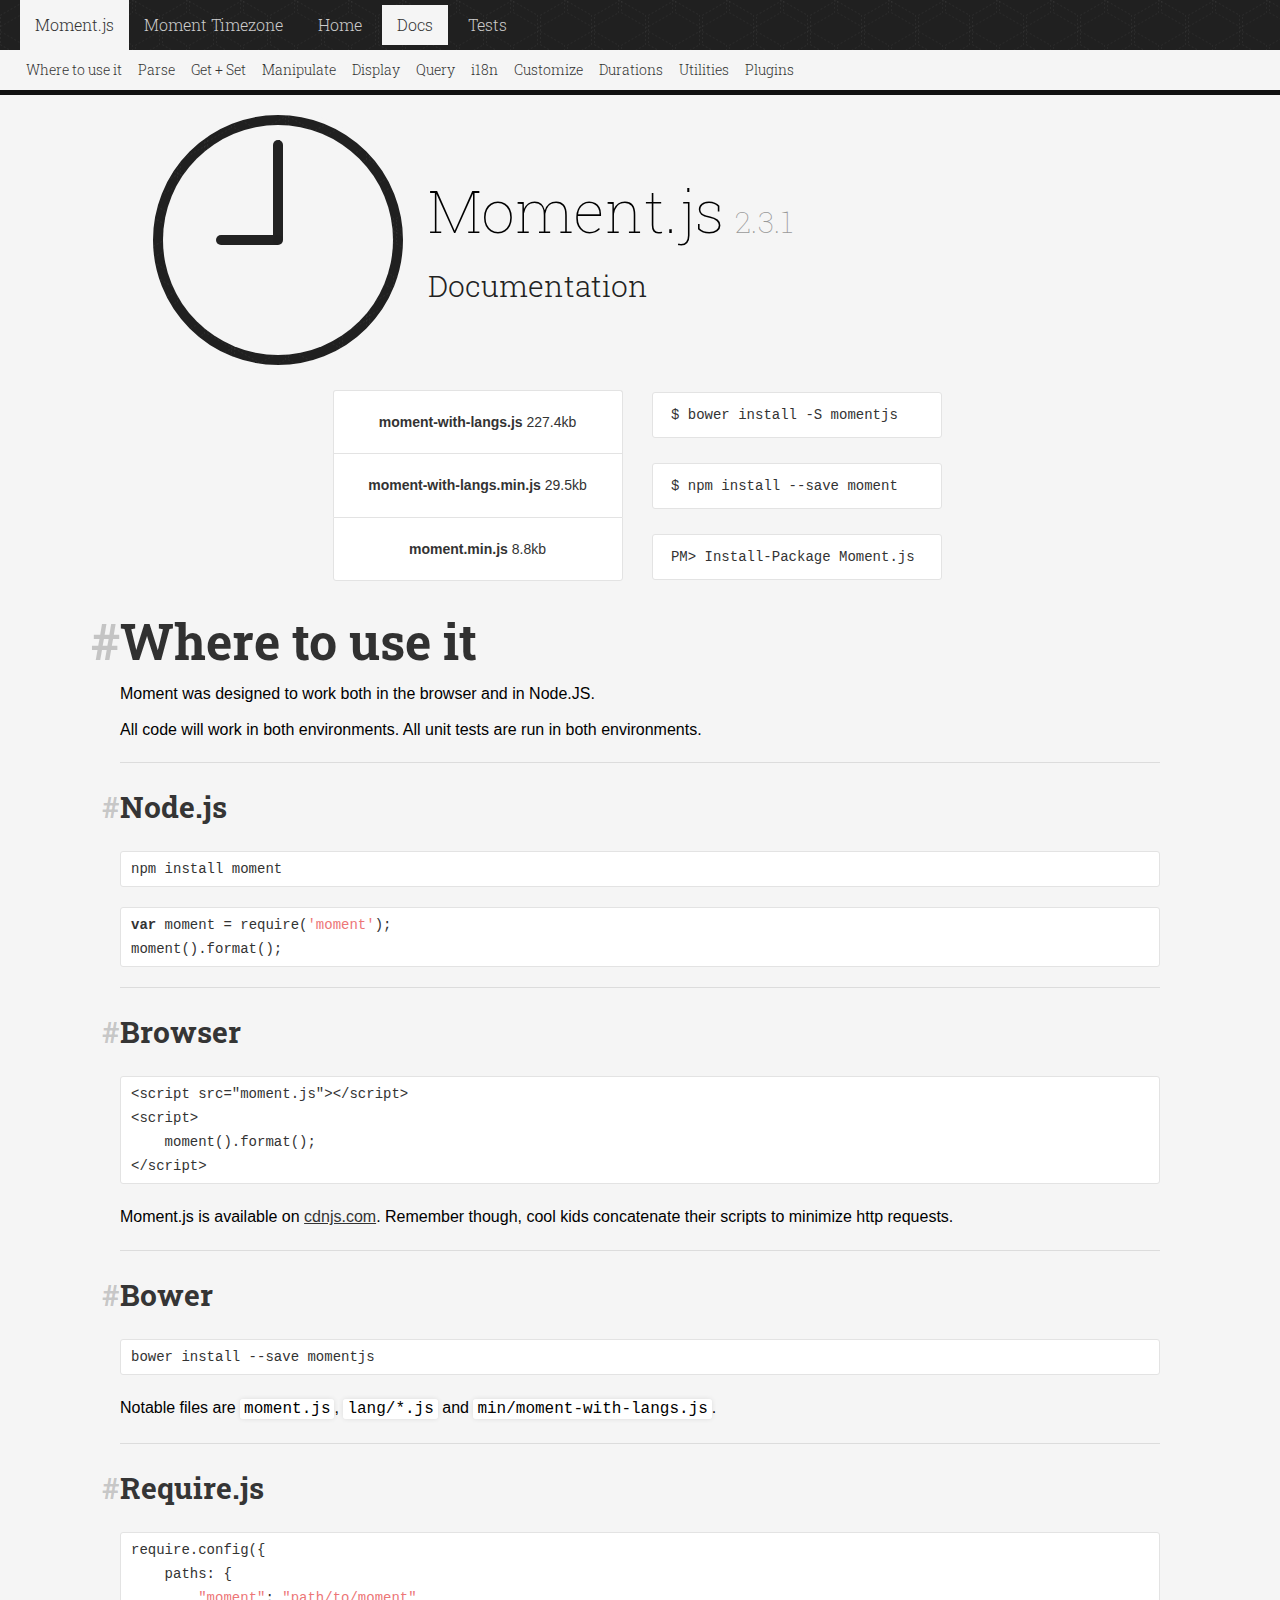
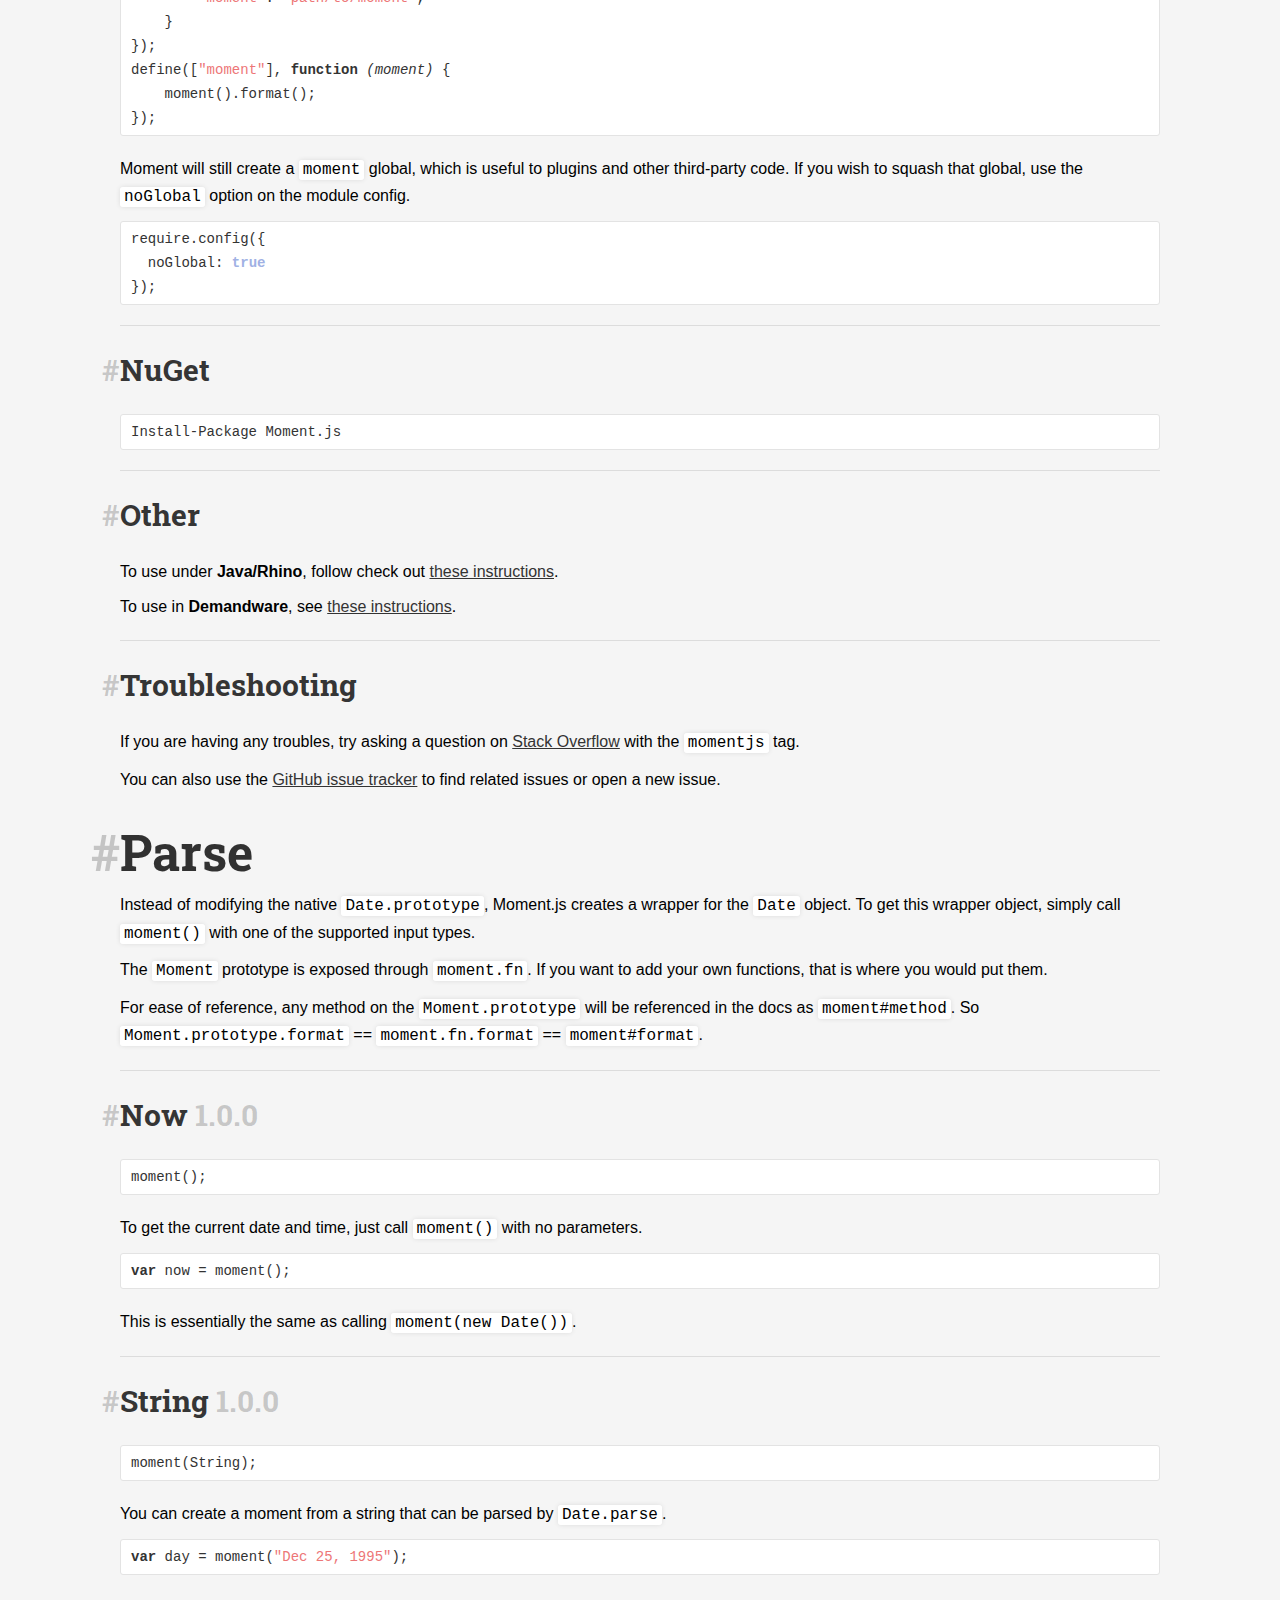
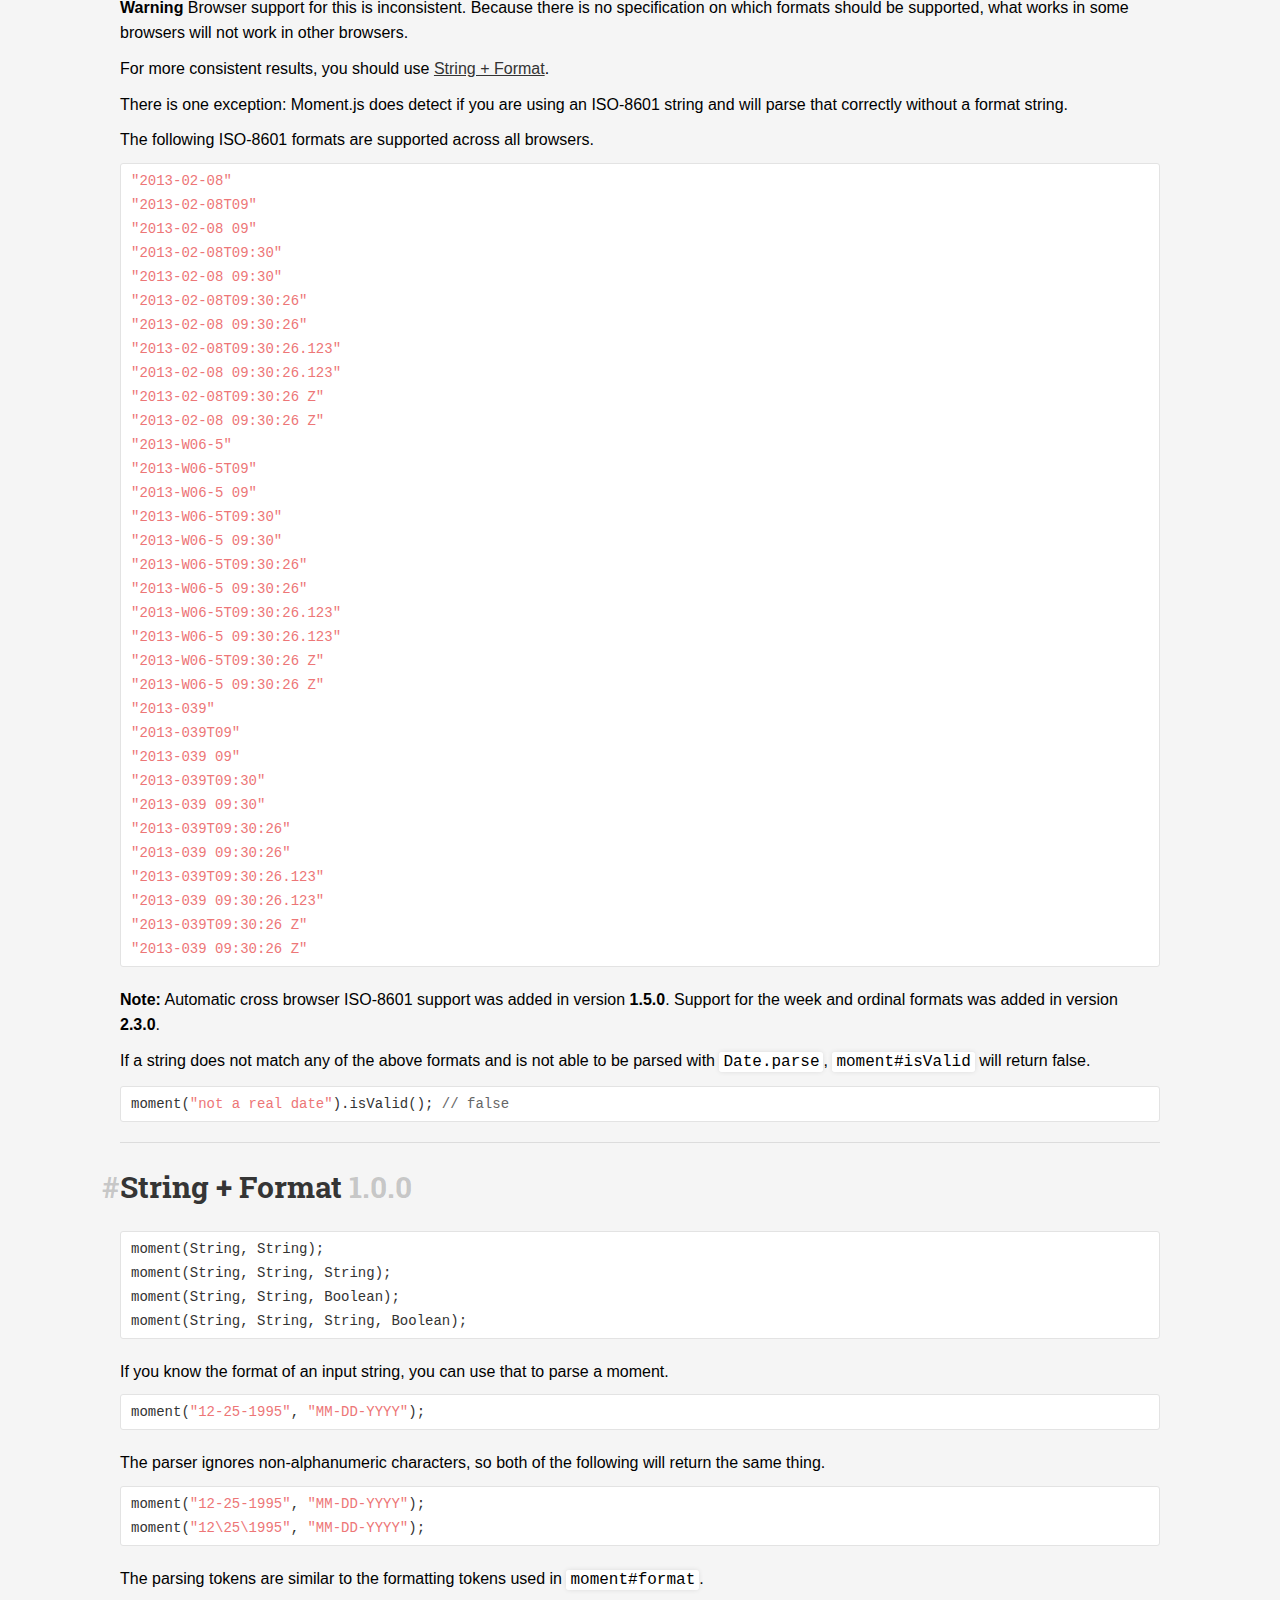
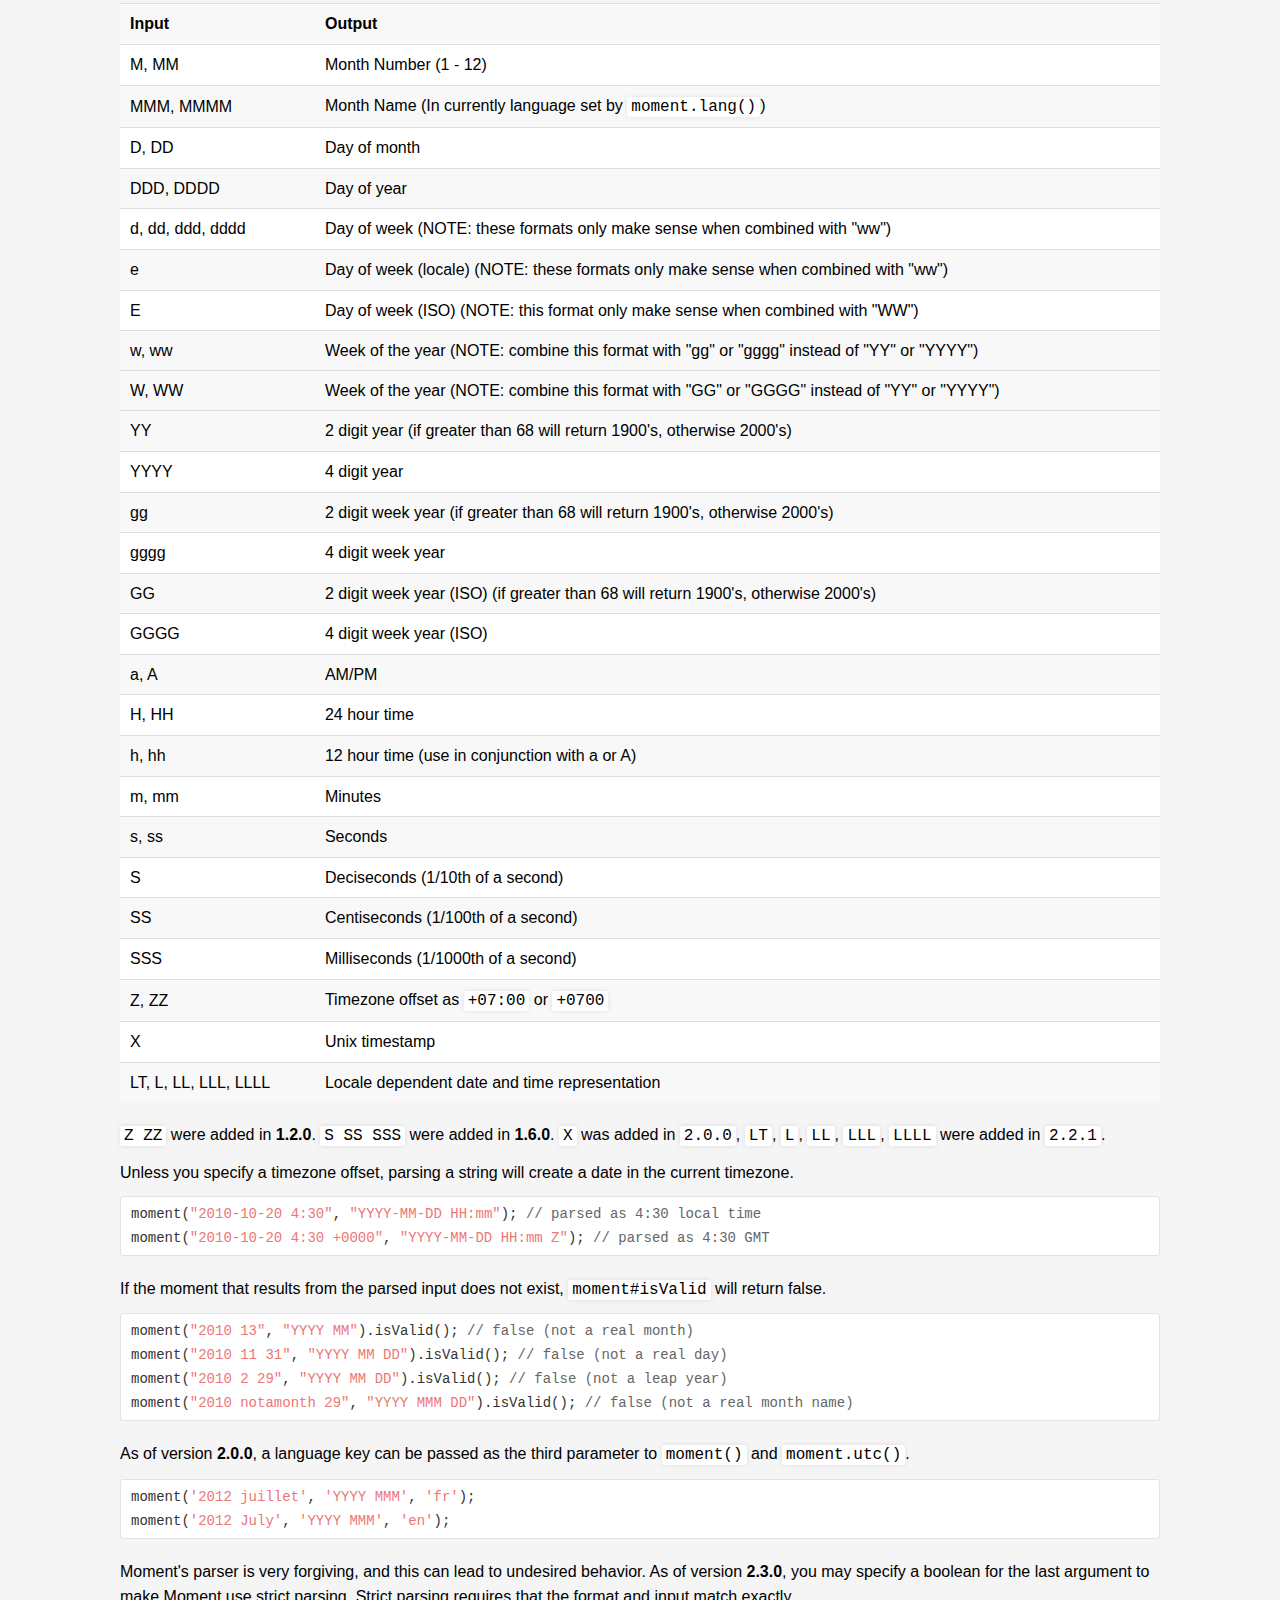
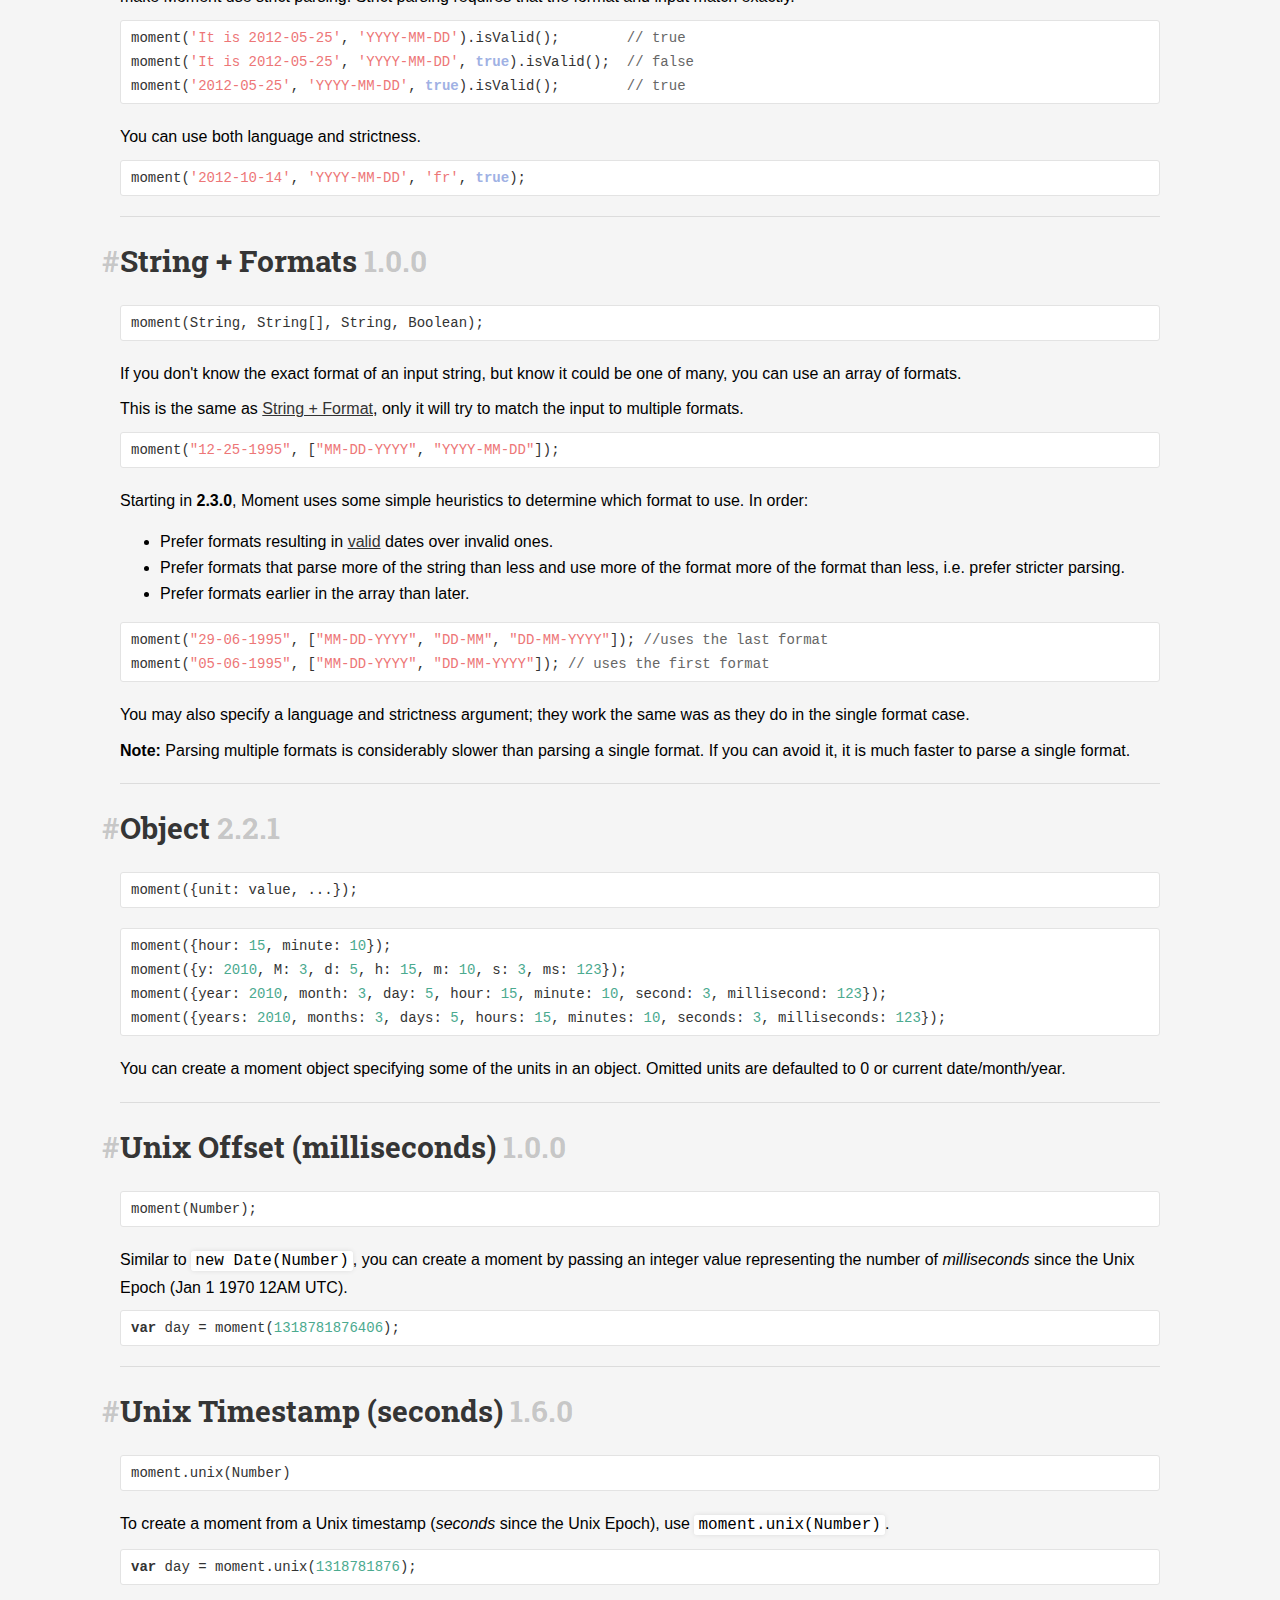
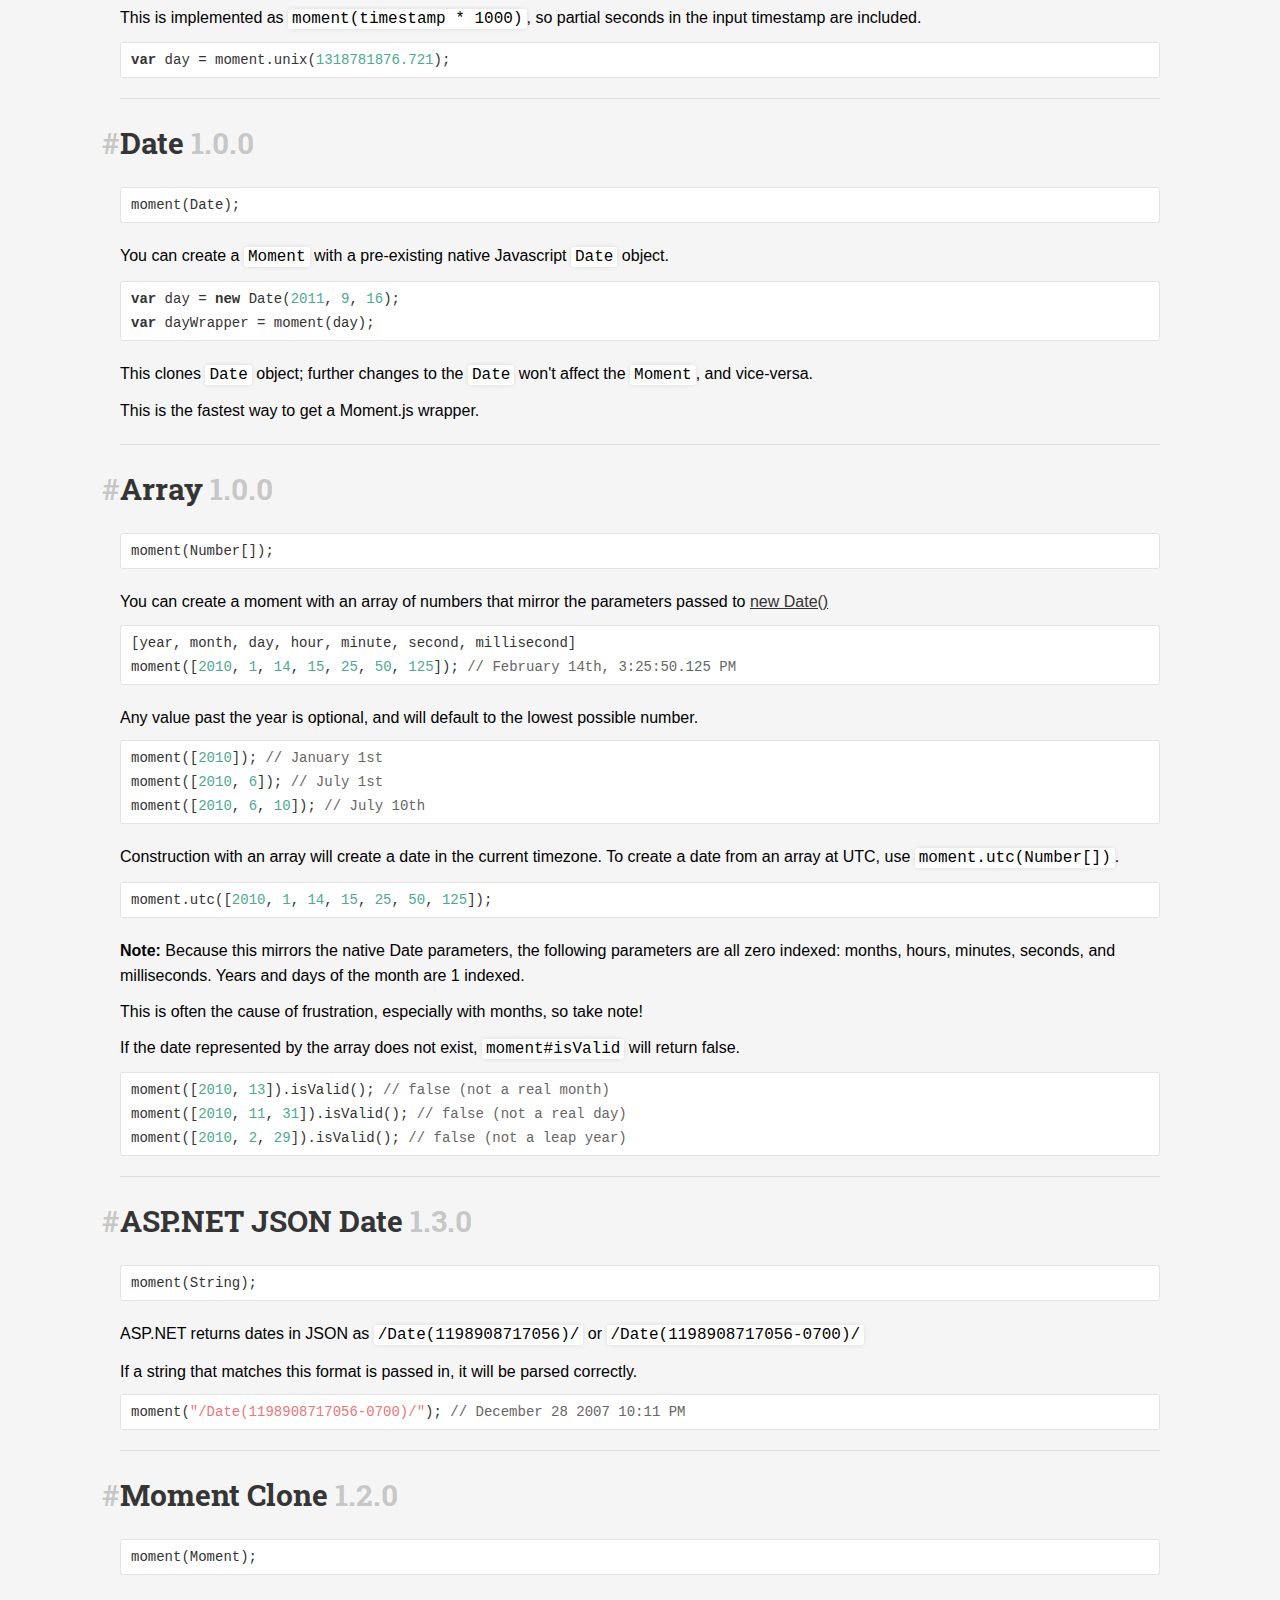
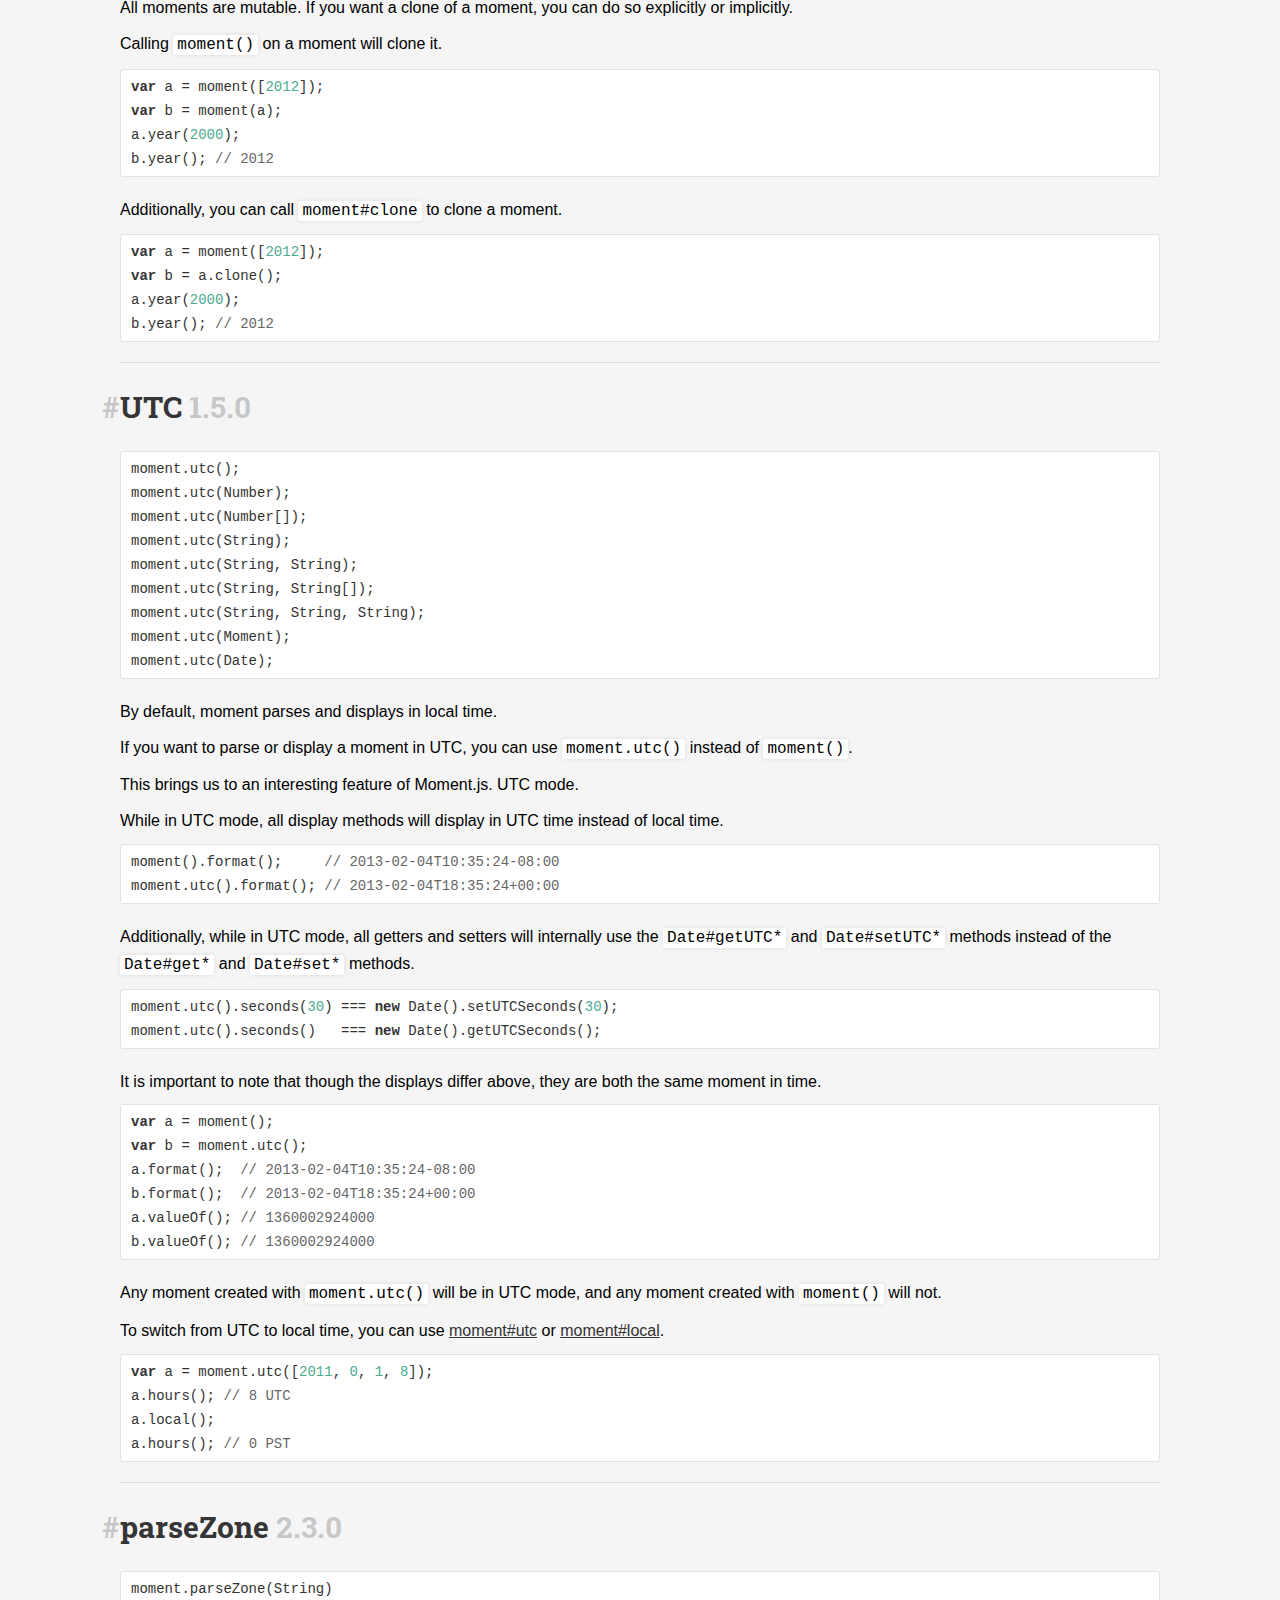
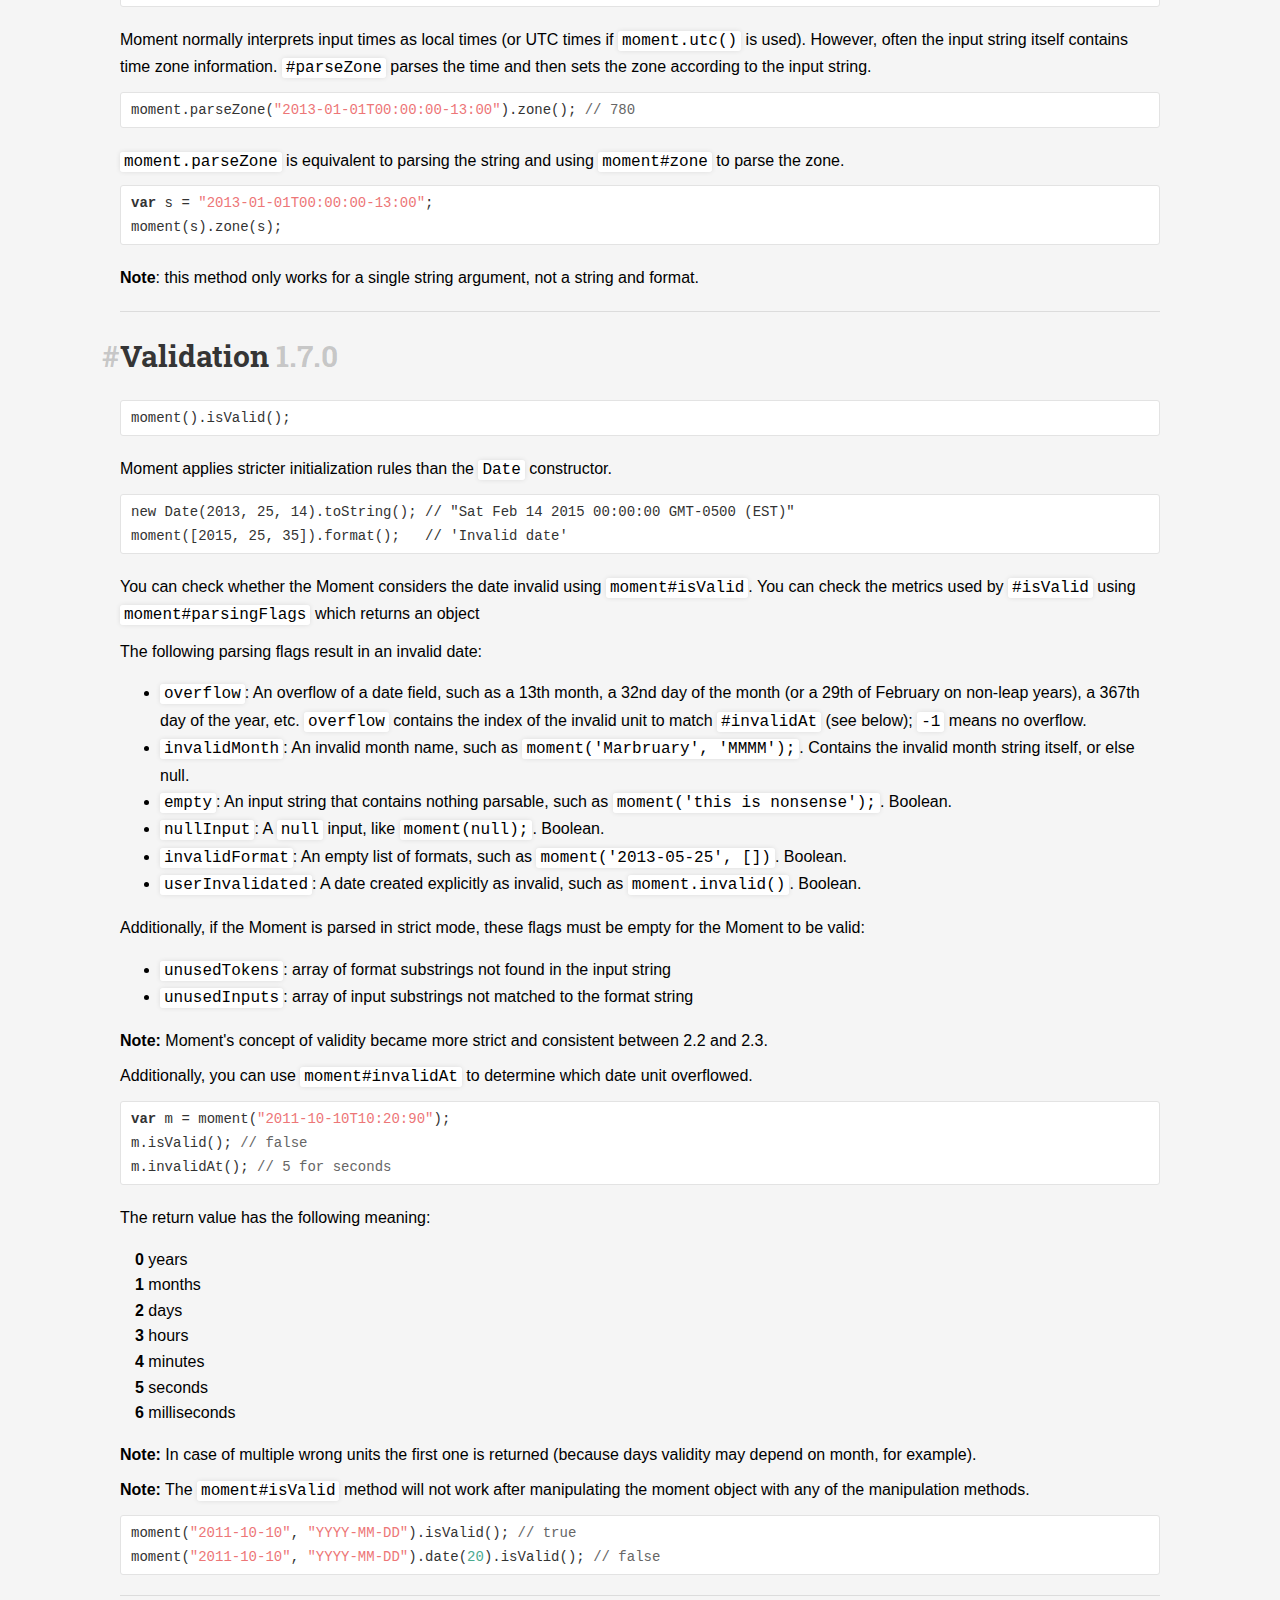
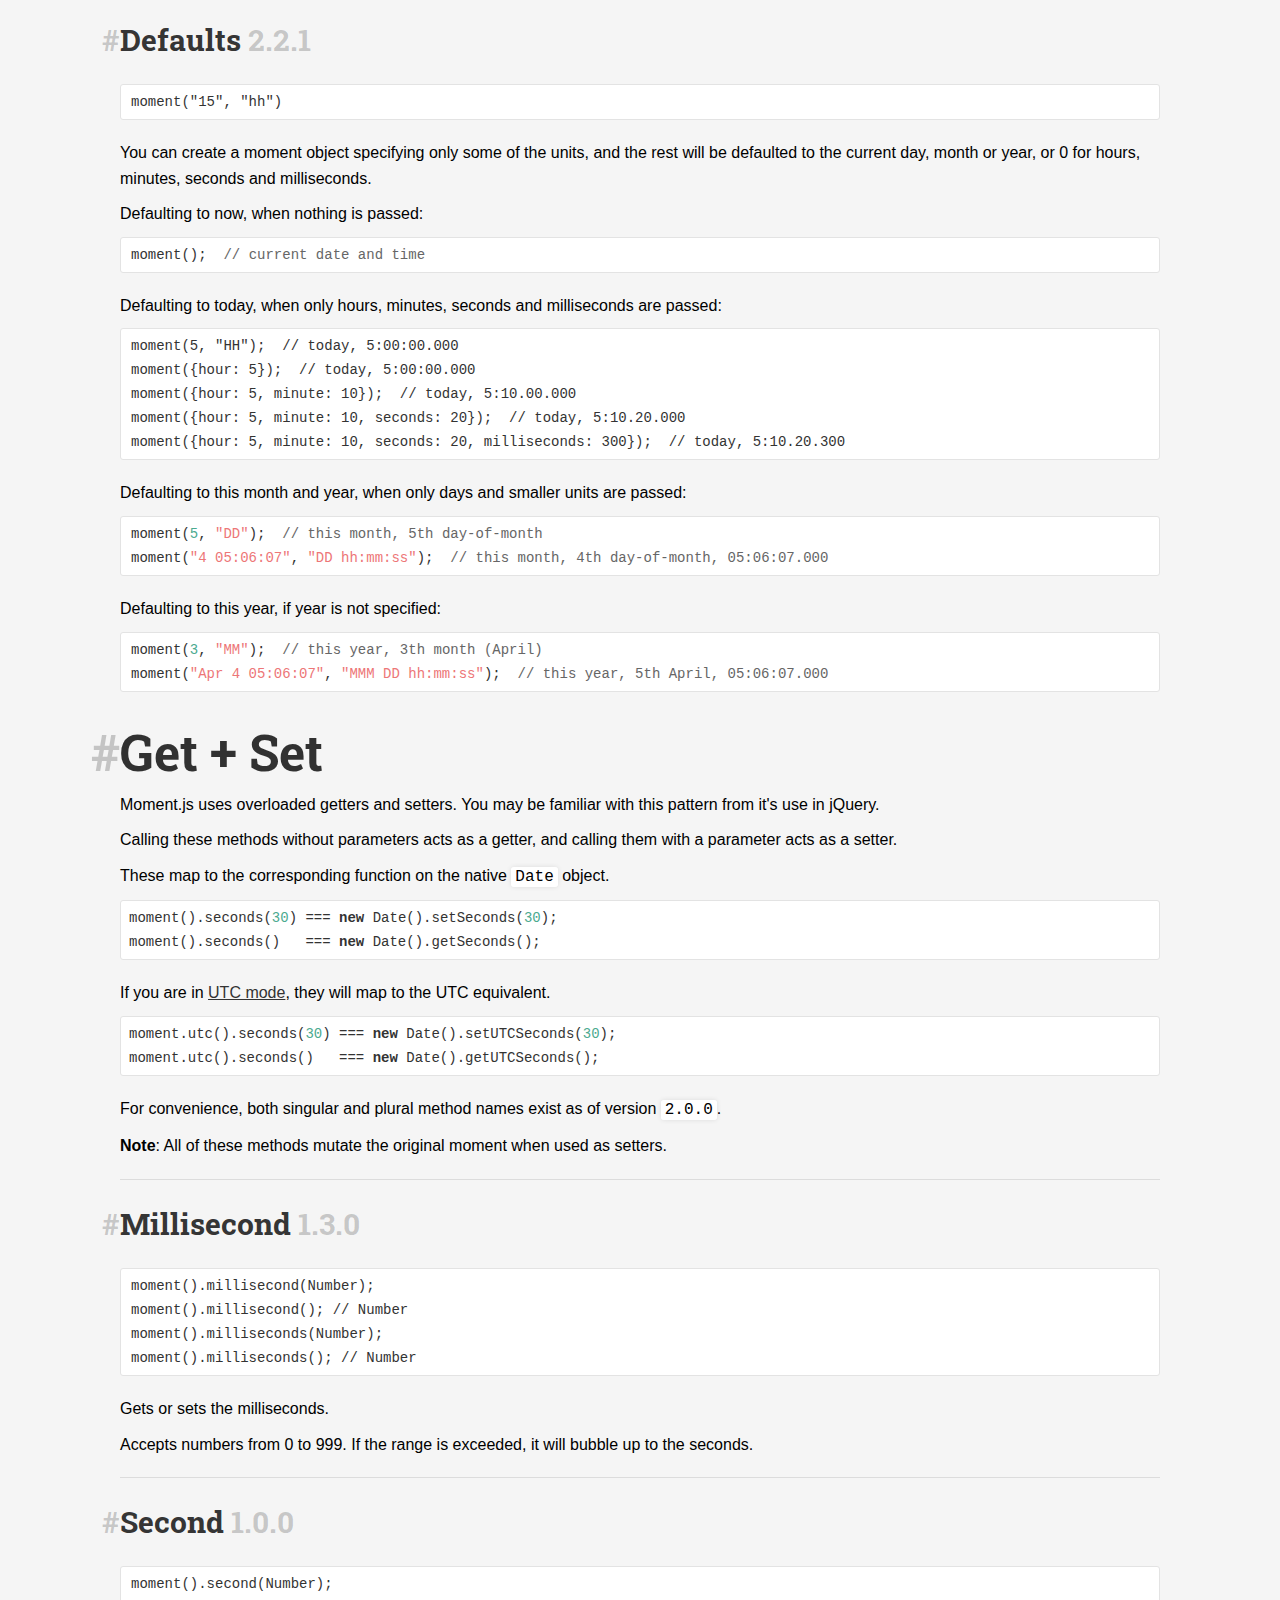
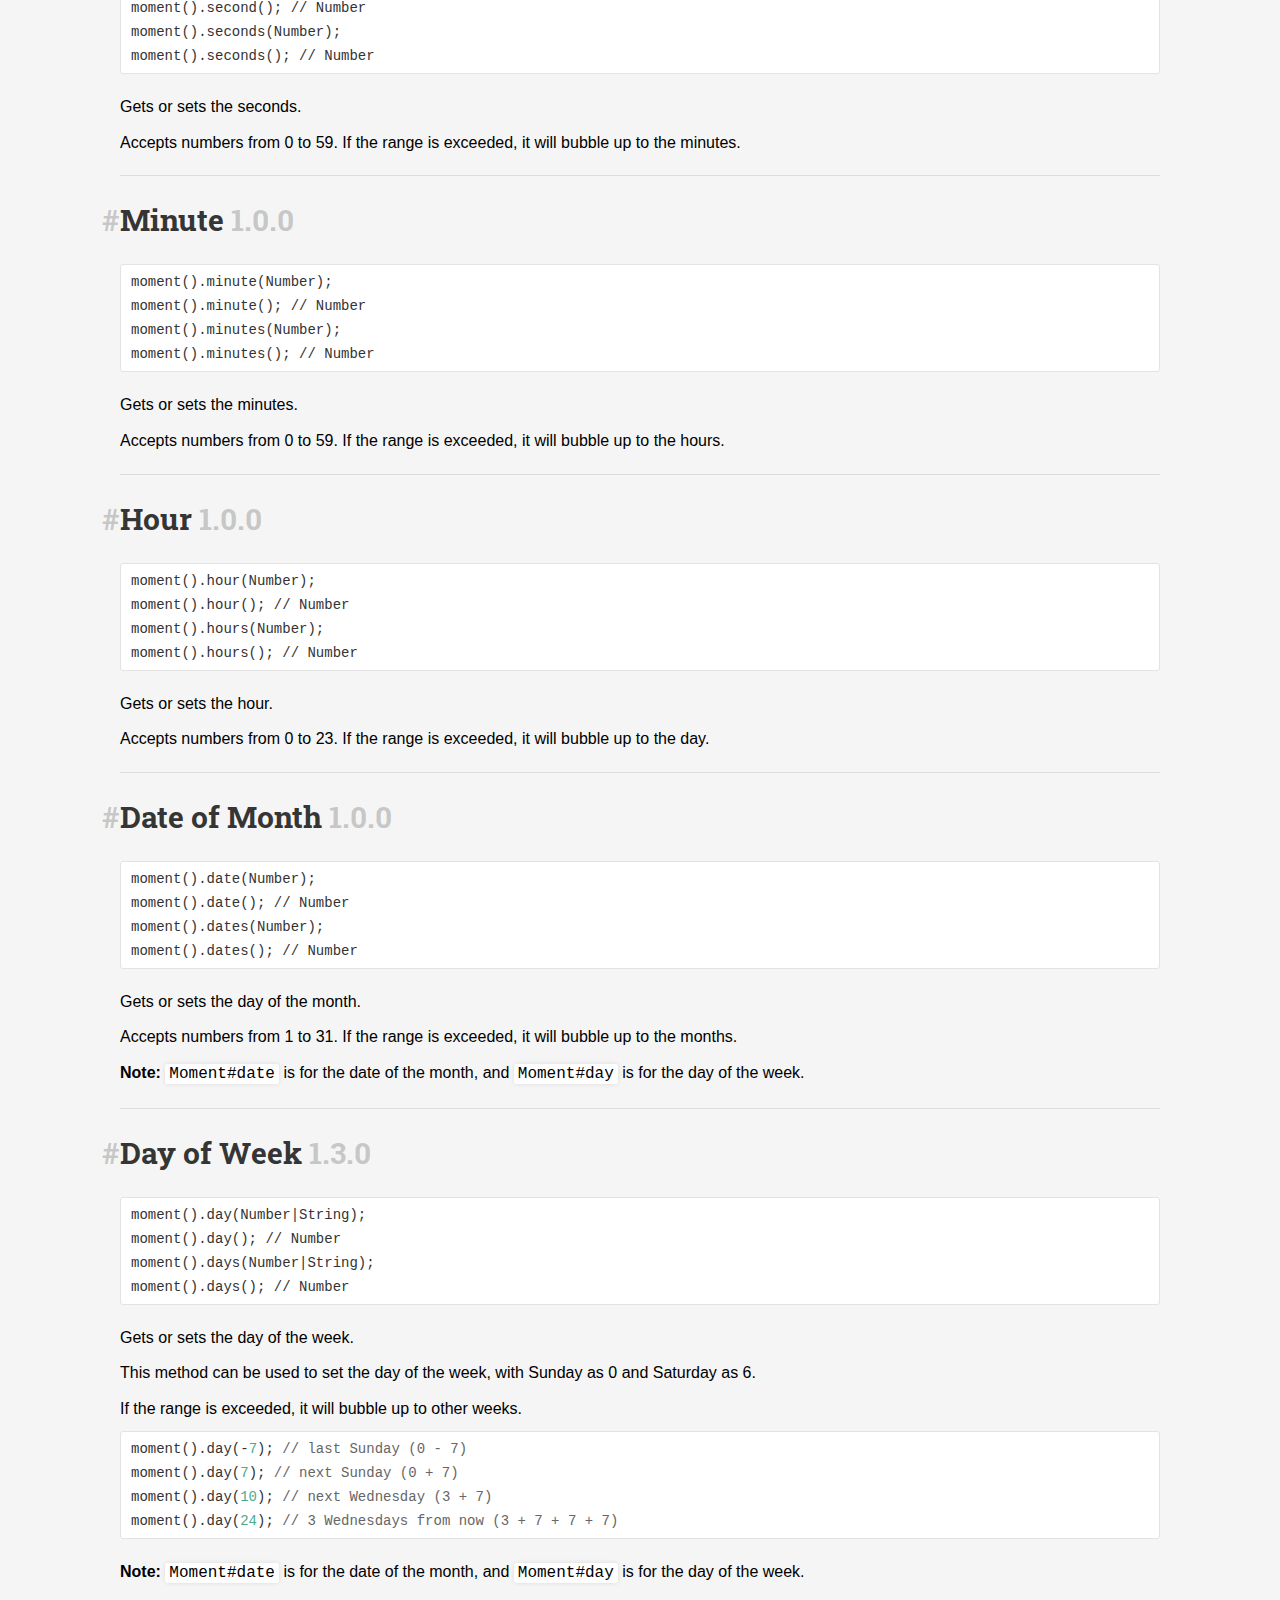
==== commit 8ee24012: "Updated docs" ====
--- a/MomentJS.docset/Contents/Resources/Documents/docs/index.html
+++ b/MomentJS.docset/Contents/Resources/Documents/docs/index.html
@@ -2,284 +2,353 @@
 <html>
 	<head>
 		<meta charset="utf-8" />
-		<link rel="stylesheet" href="../css/style.css?v=2013-04-18T14:36:21-07:00" />
+		<link href='http://fonts.googleapis.com/css?family=Roboto+Slab:300,700' rel='stylesheet' type='text/css'>
+		<link rel="stylesheet" href="../static/css/style-v=2013-10-14T04_34_24-04_00.css" />
 		<title>Moment.js | Documentation</title>
 	</head>
-	<body class="is-docs">
+	<body class="is-core is-docs">
 		<nav class="top">
-			<a class="logo home-nav" href="../index.html">Moment.js</a>
-			<a class="docs-nav" href="index.html">Docs</a>
-			<a class="test-nav" href="../test/index.html">Tests</a>
-			<a class="github" href="https://github.com/timrwood/moment/">Github</a>
-			<a class="twitter" href="https://twitter.com/momentjs">@momentjs</a>
-			<iframe src="http://ghbtns.com/github-btn.html?user=timrwood&repo=moment&type=watch&count=true" allowtransparency="true" frameborder="0" scrolling="0" width="110px" height="20px"></iframe>
+			<a class="logo core-nav" href="../index.html">Moment.js</a>
+			<a class="logo timezone-nav" href="../timezone/index.html">Moment Timezone</a>
+			
+	<a class="home-nav" href="../index.html">Home</a>
+	<a class="docs-nav" href="index.html">Docs</a>
+	<a class="test-nav" href="../test/index.html">Tests</a>
+
+			
+	<iframe src="http://ghbtns.com/github-btn.html?user=moment&repo=moment&type=watch&count=true&size=large" allowtransparency="true" frameborder="0" scrolling="0" width="180" height="30"></iframe>
+
 		</nav>
-		<header>
-			<div class="share">
-				<a href="https://twitter.com/share" class="twitter-share-button" data-url="http://momentjs.com" data-via="momentjs" data-lang="en" data-count="vertical"></a>
-				<div class="g-plusone" data-size="tall" data-href="http://momentjs.com"></div>
-			</div>
-			<div class="watch">
-				<div class="band">
-					<div class="face">
-						<div id="hour"></div>
-						<div id="minute"></div>
-						<div id="second"></div>
-					</div>
-				</div>
-				<h1>Moment.js<span>2.0.0</span></h1>
-			</div>
-			<hgroup>
-				
+		
+<header>
+	<div class="circle">
+		<div class="face">
+			<div id="hour"></div>
+			<div id="minute"></div>
+			<div id="second"></div>
+		</div>
+	</div>
+	<div class="title">
+		<div class="title-inset">
+			<h1>Moment.js<span>2.3.1</span></h1>
+			
 	<h2>Documentation</h2>
 
-			</hgroup>
-			<aside>
-				
-					<div class="download">
-						<a class="button gzipped" href="https://raw.github.com/timrwood/moment/2.0.0/min/moment.min.js">
-							<strong>Minified Source</strong>
-							<span class="filesize">5.5kb</span>
-						</a>
-						<a class="button source" href="https://raw.github.com/timrwood/moment/2.0.0/moment.js">
-							<strong>Full Source</strong>
-							<span class="filesize">43.9kb </span>
-						</a>
-					</div>
-				
-			</aside>
-		</header>
+		</div>
+	</div>
+</header>
+<aside>
+	<div class="download section">
+                <a class="button source" href="../downloads/moment-with-langs.js">
+			<strong>moment-with-langs.js</strong>
+			<span class="filesize">227.4kb </span>
+		</a><a class="button gzipped" href="../downloads/moment-with-langs.min.js">
+			<strong>moment-with-langs.min.js</strong>
+			<span class="filesize">29.5kb</span>
+		</a><a class="button gzipped" href="../downloads/moment.min.js">
+			<strong>moment.min.js</strong>
+			<span class="filesize">8.8kb</span>
+		</a>
+	</div>
+	<div class="section">
+		<pre class="shell"><code>bower install -S momentjs</code></pre>
+		<pre class="shell"><code>npm install --save moment</code></pre>
+		<pre class="pm"><code>Install-Package Moment.js</code></pre>
+	</div>
+</aside>
+
 		<div class="container">
 			
 
 	<nav class="subnav">
 		
 			<div class="section">
-				<a href='#/use-it/'>Where to use it</a>
+				<a href='index.html#/use-it/'>Where to use it</a>
 				<div class="dropdown">
 					
-						<a href="#/use-it/node-js/">Node.js</a>
-					
-						<a href="#/use-it/browser/">Browser</a>
-					
-						<a href="#/use-it/require-js/">Require.js</a>
+						<a href="index.html#/use-it/node-js/">Node.js</a>
+					
+						<a href="index.html#/use-it/browser/">Browser</a>
+					
+						<a href="index.html#/use-it/bower/">Bower</a>
+					
+						<a href="index.html#/use-it/require-js/">Require.js</a>
+					
+						<a href="index.html#/use-it/nuget/">NuGet</a>
+					
+						<a href="index.html#/use-it/other/">Other</a>
+					
+						<a href="index.html#/use-it/troubleshooting/">Troubleshooting</a>
 					
 				</div>
 			</div>
 		
 			<div class="section">
-				<a href='#/parsing/'>Parse</a>
+				<a href='index.html#/parsing/'>Parse</a>
 				<div class="dropdown">
 					
-						<a href="#/parsing/now/">Now</a>
-					
-						<a href="#/parsing/string/">String</a>
-					
-						<a href="#/parsing/string-format/">String + Format</a>
-					
-						<a href="#/parsing/string-formats/">String + Formats</a>
-					
-						<a href="#/parsing/unix-offset/">Unix Offset (milliseconds)</a>
-					
-						<a href="#/parsing/unix-timestamp/">Unix Timestamp (seconds)</a>
-					
-						<a href="#/parsing/date/">Date</a>
-					
-						<a href="#/parsing/array/">Array</a>
-					
-						<a href="#/parsing/asp-net-json-date/">ASP.NET JSON Date</a>
-					
-						<a href="#/parsing/moment-clone/">Moment Clone</a>
-					
-						<a href="#/parsing/utc/">UTC</a>
-					
-						<a href="#/parsing/is-valid/">Validation</a>
+						<a href="index.html#/parsing/now/">Now</a>
+					
+						<a href="index.html#/parsing/string/">String</a>
+					
+						<a href="index.html#/parsing/string-format/">String + Format</a>
+					
+						<a href="index.html#/parsing/string-formats/">String + Formats</a>
+					
+						<a href="index.html#/parsing/object/">Object</a>
+					
+						<a href="index.html#/parsing/unix-offset/">Unix Offset (milliseconds)</a>
+					
+						<a href="index.html#/parsing/unix-timestamp/">Unix Timestamp (seconds)</a>
+					
+						<a href="index.html#/parsing/date/">Date</a>
+					
+						<a href="index.html#/parsing/array/">Array</a>
+					
+						<a href="index.html#/parsing/asp-net-json-date/">ASP.NET JSON Date</a>
+					
+						<a href="index.html#/parsing/moment-clone/">Moment Clone</a>
+					
+						<a href="index.html#/parsing/utc/">UTC</a>
+					
+						<a href="index.html#/parsing/parse-zone/">parseZone</a>
+					
+						<a href="index.html#/parsing/is-valid/">Validation</a>
+					
+						<a href="index.html#/parsing/defaults/">Defaults</a>
 					
 				</div>
 			</div>
 		
 			<div class="section">
-				<a href='#/get-set/'>Get + Set</a>
+				<a href='index.html#/get-set/'>Get + Set</a>
 				<div class="dropdown">
 					
-						<a href="#/get-set/millisecond/">Millisecond</a>
-					
-						<a href="#/get-set/second/">Second</a>
-					
-						<a href="#/get-set/minute/">Minute</a>
-					
-						<a href="#/get-set/hour/">Hour</a>
-					
-						<a href="#/get-set/date/">Date of Month</a>
-					
-						<a href="#/get-set/day/">Day of Week</a>
-					
-						<a href="#/get-set/day-of-year/">Day of Year</a>
-					
-						<a href="#/get-set/week/">Week of Year</a>
-					
-						<a href="#/get-set/iso-week/">Week of Year (ISO)</a>
-					
-						<a href="#/get-set/month/">Month</a>
-					
-						<a href="#/get-set/year/">Year</a>
+						<a href="index.html#/get-set/millisecond/">Millisecond</a>
+					
+						<a href="index.html#/get-set/second/">Second</a>
+					
+						<a href="index.html#/get-set/minute/">Minute</a>
+					
+						<a href="index.html#/get-set/hour/">Hour</a>
+					
+						<a href="index.html#/get-set/date/">Date of Month</a>
+					
+						<a href="index.html#/get-set/day/">Day of Week</a>
+					
+						<a href="index.html#/get-set/weekday/">Day of Week (Locale Aware)</a>
+					
+						<a href="index.html#/get-set/iso-weekday/">ISO Day of Week</a>
+					
+						<a href="index.html#/get-set/day-of-year/">Day of Year</a>
+					
+						<a href="index.html#/get-set/week/">Week of Year</a>
+					
+						<a href="index.html#/get-set/iso-week/">Week of Year (ISO)</a>
+					
+						<a href="index.html#/get-set/month/">Month</a>
+					
+						<a href="index.html#/get-set/year/">Year</a>
+					
+						<a href="index.html#/get-set/week-year/">Week Year</a>
+					
+						<a href="index.html#/get-set/iso-week-year/">Week Year (ISO)</a>
+					
+						<a href="index.html#/get-set/get/">Get</a>
+					
+						<a href="index.html#/get-set/set/">Set</a>
 					
 				</div>
 			</div>
 		
 			<div class="section">
-				<a href='#/manipulating/'>Manipulate</a>
+				<a href='index.html#/manipulating/'>Manipulate</a>
 				<div class="dropdown">
 					
-						<a href="#/manipulating/add/">Add</a>
-					
-						<a href="#/manipulating/subtract/">Subtract</a>
-					
-						<a href="#/manipulating/start-of/">Start of Time</a>
-					
-						<a href="#/manipulating/end-of/">End of Time</a>
-					
-						<a href="#/manipulating/local/">Local</a>
-					
-						<a href="#/manipulating/utc/">UTC</a>
+						<a href="index.html#/manipulating/add/">Add</a>
+					
+						<a href="index.html#/manipulating/subtract/">Subtract</a>
+					
+						<a href="index.html#/manipulating/start-of/">Start of Time</a>
+					
+						<a href="index.html#/manipulating/end-of/">End of Time</a>
+					
+						<a href="index.html#/manipulating/max/">Maximum</a>
+					
+						<a href="index.html#/manipulating/min/">Minimum</a>
+					
+						<a href="index.html#/manipulating/local/">Local</a>
+					
+						<a href="index.html#/manipulating/utc/">UTC</a>
+					
+						<a href="index.html#/manipulating/timezone-offset/">Timezone Offset</a>
 					
 				</div>
 			</div>
 		
 			<div class="section">
-				<a href='#/displaying/'>Display</a>
+				<a href='index.html#/displaying/'>Display</a>
 				<div class="dropdown">
 					
-						<a href="#/displaying/format/">Format</a>
-					
-						<a href="#/displaying/fromnow/">Time from now</a>
-					
-						<a href="#/displaying/from/">Time from X</a>
-					
-						<a href="#/displaying/calendar-time/">Calendar Time</a>
-					
-						<a href="#/displaying/difference/">Difference</a>
-					
-						<a href="#/displaying/unix-offset/">Unix Offset (milliseconds)</a>
-					
-						<a href="#/displaying/unix-timestamp/">Unix Timestamp (seconds)</a>
-					
-						<a href="#/displaying/timezone-offset/">Timezone Offset</a>
-					
-						<a href="#/displaying/days-in-month/">Days in Month</a>
-					
-						<a href="#/displaying/as-javascript-date/">As Javascript Date</a>
-					
-						<a href="#/displaying/as-array/">As Array</a>
-					
-						<a href="#/displaying/as-json/">As JSON</a>
+						<a href="index.html#/displaying/format/">Format</a>
+					
+						<a href="index.html#/displaying/fromnow/">Time from now</a>
+					
+						<a href="index.html#/displaying/from/">Time from X</a>
+					
+						<a href="index.html#/displaying/calendar-time/">Calendar Time</a>
+					
+						<a href="index.html#/displaying/difference/">Difference</a>
+					
+						<a href="index.html#/displaying/unix-offset/">Unix Offset (milliseconds)</a>
+					
+						<a href="index.html#/displaying/unix-timestamp/">Unix Timestamp (seconds)</a>
+					
+						<a href="index.html#/displaying/days-in-month/">Days in Month</a>
+					
+						<a href="index.html#/displaying/as-javascript-date/">As Javascript Date</a>
+					
+						<a href="index.html#/displaying/as-array/">As Array</a>
+					
+						<a href="index.html#/displaying/as-json/">As JSON</a>
+					
+						<a href="index.html#/displaying/as-iso-string/">As ISO 8601 String</a>
 					
 				</div>
 			</div>
 		
 			<div class="section">
-				<a href='#/query/'>Query</a>
+				<a href='index.html#/query/'>Query</a>
 				<div class="dropdown">
 					
-						<a href="#/query/is-before/">Is Before</a>
-					
-						<a href="#/query/is-same/">Is Same</a>
-					
-						<a href="#/query/is-after/">Is After</a>
-					
-						<a href="#/query/is-leap-year/">Is Leap Year</a>
-					
-						<a href="#/query/is-daylight-saving-time/">Is Daylight Saving Time</a>
-					
-						<a href="#/query/is-a-moment/">Is a Moment</a>
+						<a href="index.html#/query/is-before/">Is Before</a>
+					
+						<a href="index.html#/query/is-same/">Is Same</a>
+					
+						<a href="index.html#/query/is-after/">Is After</a>
+					
+						<a href="index.html#/query/is-leap-year/">Is Leap Year</a>
+					
+						<a href="index.html#/query/is-daylight-saving-time/">Is Daylight Saving Time</a>
+					
+						<a href="index.html#/query/is-dst-shifted/">Is DST Shifted</a>
+					
+						<a href="index.html#/query/is-a-moment/">Is a Moment</a>
 					
 				</div>
 			</div>
 		
 			<div class="section">
-				<a href='#/i18n/'>i18n</a>
+				<a href='index.html#/i18n/'>i18n</a>
 				<div class="dropdown">
 					
-						<a href="#/i18n/changing-language/">Changing language globally</a>
-					
-						<a href="#/i18n/instance-language/">Changing language locally</a>
-					
-						<a href="#/i18n/loading-into-nodejs/">Loading languages in NodeJS</a>
-					
-						<a href="#/i18n/loading-into-browser/">Loading languages in the browser</a>
-					
-						<a href="#/i18n/adding-language/">Adding your language to Moment.js</a>
-					
-						<a href="#/i18n/getting-language/">Checking the current Moment.js language</a>
+						<a href="index.html#/i18n/changing-language/">Changing language globally</a>
+					
+						<a href="index.html#/i18n/instance-language/">Changing language locally</a>
+					
+						<a href="index.html#/i18n/loading-into-nodejs/">Loading languages in NodeJS</a>
+					
+						<a href="index.html#/i18n/loading-into-browser/">Loading languages in the browser</a>
+					
+						<a href="index.html#/i18n/adding-language/">Adding your language to Moment.js</a>
+					
+						<a href="index.html#/i18n/getting-language/">Checking the current Moment.js language</a>
+					
+						<a href="index.html#/i18n/listing-months-weekdays/">Listing the months and weekdays of the current Moment.js language</a>
 					
 				</div>
 			</div>
 		
 			<div class="section">
-				<a href='#/customization/'>Customize</a>
+				<a href='index.html#/customization/'>Customize</a>
 				<div class="dropdown">
 					
-						<a href="#/customization/month-names/">Month Names</a>
-					
-						<a href="#/customization/month-abbreviations/">Month Abbreviations</a>
-					
-						<a href="#/customization/weekday-names/">Weekday Names</a>
-					
-						<a href="#/customization/weekday-abbreviations/">Weekday Abbreviations</a>
-					
-						<a href="#/customization/weekday-min/">Minimal Weekday Abbreviations</a>
-					
-						<a href="#/customization/long-date-formats/">Long Date Formats</a>
-					
-						<a href="#/customization/relative-time/">Relative Time</a>
-					
-						<a href="#/customization/am-pm/">AM/PM</a>
-					
-						<a href="#/customization/calendar/">Calendar</a>
-					
-						<a href="#/customization/ordinal/">Ordinal</a>
+						<a href="index.html#/customization/month-names/">Month Names</a>
+					
+						<a href="index.html#/customization/month-abbreviations/">Month Abbreviations</a>
+					
+						<a href="index.html#/customization/weekday-names/">Weekday Names</a>
+					
+						<a href="index.html#/customization/weekday-abbreviations/">Weekday Abbreviations</a>
+					
+						<a href="index.html#/customization/weekday-min/">Minimal Weekday Abbreviations</a>
+					
+						<a href="index.html#/customization/long-date-formats/">Long Date Formats</a>
+					
+						<a href="index.html#/customization/relative-time/">Relative Time</a>
+					
+						<a href="index.html#/customization/am-pm/">AM/PM</a>
+					
+						<a href="index.html#/customization/am-pm-parsing/">AM/PM Parsing</a>
+					
+						<a href="index.html#/customization/calendar/">Calendar</a>
+					
+						<a href="index.html#/customization/ordinal/">Ordinal</a>
 					
 				</div>
 			</div>
 		
 			<div class="section">
-				<a href='#/durations/'>Durations</a>
+				<a href='index.html#/durations/'>Durations</a>
 				<div class="dropdown">
 					
-						<a href="#/durations/creating/">Creating</a>
-					
-						<a href="#/durations/humanize/">Humanize</a>
-					
-						<a href="#/durations/milliseconds/">Milliseconds</a>
-					
-						<a href="#/durations/seconds/">Seconds</a>
-					
-						<a href="#/durations/minutes/">Minutes</a>
-					
-						<a href="#/durations/hours/">Hours</a>
-					
-						<a href="#/durations/days/">Days</a>
-					
-						<a href="#/durations/months/">Months</a>
-					
-						<a href="#/durations/years/">Years</a>
+						<a href="index.html#/durations/creating/">Creating</a>
+					
+						<a href="index.html#/durations/humanize/">Humanize</a>
+					
+						<a href="index.html#/durations/milliseconds/">Milliseconds</a>
+					
+						<a href="index.html#/durations/seconds/">Seconds</a>
+					
+						<a href="index.html#/durations/minutes/">Minutes</a>
+					
+						<a href="index.html#/durations/hours/">Hours</a>
+					
+						<a href="index.html#/durations/days/">Days</a>
+					
+						<a href="index.html#/durations/months/">Months</a>
+					
+						<a href="index.html#/durations/years/">Years</a>
+					
+						<a href="index.html#/durations/add/">Add Time</a>
+					
+						<a href="index.html#/durations/subtract/">Subtract Time</a>
+					
+						<a href="index.html#/durations/as/">As Unit of Time</a>
+					
+						<a href="index.html#/durations/get/">Get Unit of Time</a>
 					
 				</div>
 			</div>
 		
 			<div class="section">
-				<a href='#/plugins/'>Plugins</a>
+				<a href='index.html#/utilities/'>Utilities</a>
 				<div class="dropdown">
 					
-						<a href="#/plugins/strftime/">strftime</a>
-					
-						<a href="#/plugins/isocalendar/">ISO Calendar</a>
-					
-						<a href="#/plugins/range/">Date Ranges</a>
-					
-						<a href="#/plugins/twix/">Twix</a>
-					
-						<a href="#/plugins/twitter/">Twitter</a>
+						<a href="index.html#/utilities/normalize-units/">Normalize Units</a>
+					
+						<a href="index.html#/utilities/invalid/">Invalid</a>
+					
+				</div>
+			</div>
+		
+			<div class="section">
+				<a href='index.html#/plugins/'>Plugins</a>
+				<div class="dropdown">
+					
+						<a href="index.html#/plugins/strftime/">Strftime</a>
+					
+						<a href="index.html#/plugins/isocalendar/">ISO Calendar</a>
+					
+						<a href="index.html#/plugins/range/">Date Ranges</a>
+					
+						<a href="index.html#/plugins/twix/">Twix</a>
+					
+						<a href="index.html#/plugins/twitter/">Twitter</a>
+					
+						<a href="index.html#/plugins/jalaali/">Jalaali Calendar</a>
+					
+						<a href="index.html#/plugins/msdate/">MSDate</a>
 					
 				</div>
 			</div>
@@ -290,80 +359,137 @@
 		
 			<article class="section">
 				<a class="target" name="/use-it/"></a>
-				<h2><a href='#/use-it/'><span class="hash">#</span>Where to use it</a></h2>
+				<h2><a href='index.html#/use-it/'><span class="hash">#</span>Where to use it</a></h2>
 				<p>Moment was designed to work both in the browser and in Node.JS.</p>
-
 <p>All code will work in both environments. All unit tests are run in both environments.</p>
+
 			</article>
 			
 				<article class="method">
 					<a class="target" name="/use-it/node-js/"></a>
 					<h3>
-						<a href='#/use-it/node-js/'><span class="hash">#</span>Node.js</a>
+						<a href='index.html#/use-it/node-js/'><span class="hash">#</span>Node.js</a>
 						<span></span>
 					</h3>
 					<div class="prose">
 						
-						<div class="highlight"><pre lang="">npm install moment
-</pre></div>
-
-<div class="highlight"><pre lang="javascript"><span class="keyword">var</span> moment = require(<span class="string">'moment'</span>);
-moment().format();
-</pre></div>
+						<pre><code>npm install moment</code></pre>
+<pre><code class="lang-javascript"><span class="keyword">var</span> moment = require(<span class="string">'moment'</span>);
+moment().format();</code></pre>
+
 					</div>
 				</article>
 			
 				<article class="method">
 					<a class="target" name="/use-it/browser/"></a>
 					<h3>
-						<a href='#/use-it/browser/'><span class="hash">#</span>Browser</a>
+						<a href='index.html#/use-it/browser/'><span class="hash">#</span>Browser</a>
 						<span></span>
 					</h3>
 					<div class="prose">
 						
-						<div class="highlight"><pre lang="">&lt;script src="moment.js">&lt;/script>
-&lt;script>
+						<pre><code>&lt;script src=&quot;moment.js&quot;&gt;&lt;/script&gt;
+&lt;script&gt;
     moment().format();
-&lt;/script>
-</pre></div>
+&lt;/script&gt;</code></pre>
+<p>Moment.js is available on <a href="http://cdnjs.com">cdnjs.com</a>. Remember though, cool kids concatenate their scripts to minimize http requests.</p>
+
+					</div>
+				</article>
+			
+				<article class="method">
+					<a class="target" name="/use-it/bower/"></a>
+					<h3>
+						<a href='index.html#/use-it/bower/'><span class="hash">#</span>Bower</a>
+						<span></span>
+					</h3>
+					<div class="prose">
+						
+						<pre><code>bower install --save momentjs</code></pre>
+<p>Notable files are <code>moment.js</code>, <code>lang/*.js</code> and <code>min/moment-with-langs.js</code>.</p>
+
 					</div>
 				</article>
 			
 				<article class="method">
 					<a class="target" name="/use-it/require-js/"></a>
 					<h3>
-						<a href='#/use-it/require-js/'><span class="hash">#</span>Require.js</a>
+						<a href='index.html#/use-it/require-js/'><span class="hash">#</span>Require.js</a>
 						<span></span>
 					</h3>
 					<div class="prose">
 						
-						<div class="highlight"><pre lang="javascript">require.config({
+						<pre><code class="lang-javascript">require.config({
     paths: {
         <span class="string">"moment"</span>: <span class="string">"path/to/moment"</span>,
     }
 });
 define([<span class="string">"moment"</span>], <span class="function"><span class="keyword">function</span> <span class="params">(moment)</span> {</span>
     moment().format();
-});
-</pre></div>
+});</code></pre>
+<p>Moment will still create a <code>moment</code> global, which is useful to plugins and other third-party code. If you wish to squash that global, use the <code>noGlobal</code> option on the module config.</p>
+<pre><code class="lang-javascript">require.config({
+  noGlobal: <span class="literal">true</span>
+});</code></pre>
+
+					</div>
+				</article>
+			
+				<article class="method">
+					<a class="target" name="/use-it/nuget/"></a>
+					<h3>
+						<a href='index.html#/use-it/nuget/'><span class="hash">#</span>NuGet</a>
+						<span></span>
+					</h3>
+					<div class="prose">
+						
+						<pre><code>Install-Package Moment.js</code></pre>
+
+					</div>
+				</article>
+			
+				<article class="method">
+					<a class="target" name="/use-it/other/"></a>
+					<h3>
+						<a href='index.html#/use-it/other/'><span class="hash">#</span>Other</a>
+						<span></span>
+					</h3>
+					<div class="prose">
+						
+						<p>To use under <strong>Java/Rhino</strong>, follow check out <a href="https://gist.github.com/UnquietCode/5614860">these instructions</a>.</p>
+<p>To use in <strong>Demandware</strong>, see <a href="https://github.com/moment/moment/issues/1034">these instructions</a>.</p>
+
+					</div>
+				</article>
+			
+				<article class="method">
+					<a class="target" name="/use-it/troubleshooting/"></a>
+					<h3>
+						<a href='index.html#/use-it/troubleshooting/'><span class="hash">#</span>Troubleshooting</a>
+						<span></span>
+					</h3>
+					<div class="prose">
+						
+						<p>If you are having any troubles, try asking a question on <a href="http://stackoverflow.com/questions/tagged/momentjs">Stack Overflow</a> with the <code>momentjs</code> tag.</p>
+<p>You can also use the <a href="https://github.com/moment/moment/issues">GitHub issue tracker</a> to find related issues or open a new issue.</p>
+
 					</div>
 				</article>
 			
 		
 			<article class="section">
 				<a class="target" name="/parsing/"></a>
-				<h2><a href='#/parsing/'><span class="hash">#</span>Parse</a></h2>
+				<h2><a href='index.html#/parsing/'><span class="hash">#</span>Parse</a></h2>
 				<p>Instead of modifying the native <code>Date.prototype</code>, Moment.js creates a wrapper for the <code>Date</code> object. To get this wrapper object, simply call <code>moment()</code> with one of the supported input types.</p>
-
 <p>The <code>Moment</code> prototype is exposed through <code>moment.fn</code>. If you want to add your own functions, that is where you would put them.</p>
-
 <p>For ease of reference, any method on the <code>Moment.prototype</code> will be referenced in the docs as <code>moment#method</code>. So <code>Moment.prototype.format</code> == <code>moment.fn.format</code> == <code>moment#format</code>.</p>
+
 			</article>
 			
 				<article class="method">
 					<a class="target" name="/parsing/now/"></a>
 					<h3>
-						<a href='#/parsing/now/'><span class="hash">#</span>Now</a>
+						<a href='index.html#/parsing/now/'><span class="hash">#</span>Now</a>
 						<span>1.0.0</span>
 					</h3>
 					<div class="prose">
@@ -371,18 +497,16 @@
 							<pre lang="javascript">moment();</pre>
 						
 						<p>To get the current date and time, just call <code>moment()</code> with no parameters.</p>
-
-<div class="highlight"><pre lang="javascript"><span class="keyword">var</span> now = moment();
-</pre></div>
-
+<pre><code class="lang-javascript"><span class="keyword">var</span> now = moment();</code></pre>
 <p>This is essentially the same as calling <code>moment(new Date())</code>.</p>
+
 					</div>
 				</article>
 			
 				<article class="method">
 					<a class="target" name="/parsing/string/"></a>
 					<h3>
-						<a href='#/parsing/string/'><span class="hash">#</span>String</a>
+						<a href='index.html#/parsing/string/'><span class="hash">#</span>String</a>
 						<span>1.0.0</span>
 					</h3>
 					<div class="prose">
@@ -390,64 +514,70 @@
 							<pre lang="javascript">moment(String);</pre>
 						
 						<p>You can create a moment from a string that can be parsed by <code>Date.parse</code>.</p>
-
-<div class="highlight"><pre lang="javascript"><span class="keyword">var</span> day = moment(<span class="string">"Dec 25, 1995"</span>);
-</pre></div>
-
+<pre><code class="lang-javascript"><span class="keyword">var</span> day = moment(<span class="string">"Dec 25, 1995"</span>);</code></pre>
 <p><strong>Warning</strong> Browser support for this is inconsistent. Because there is no specification on which formats should be supported, what works in some browsers will not work in other browsers.</p>
-
-<p>For more consistent results, you should use <a href="#/parsing/string-format/">String + Format</a>.</p>
-
-<p>There is one exception. Moment.js does detect if you are using an ISO-8601 string and will parse that correctly without a format string.</p>
-
+<p>For more consistent results, you should use <a href="index.html#/parsing/string-format/">String + Format</a>.</p>
+<p>There is one exception: Moment.js does detect if you are using an ISO-8601 string and will parse that correctly without a format string.</p>
 <p>The following ISO-8601 formats are supported across all browsers.</p>
-
-<div class="highlight"><pre lang="javascript"><span class="string">"YYYY-MM-DD"</span>
-<span class="string">"YYYY-MM-DDTHH"</span>
-<span class="string">"YYYY-MM-DD HH"</span>
-<span class="string">"YYYY-MM-DDTHH:mm"</span>
-<span class="string">"YYYY-MM-DD HH:mm"</span>
-<span class="string">"YYYY-MM-DDTHH:mm:ss"</span>
-<span class="string">"YYYY-MM-DD HH:mm:ss"</span>
-<span class="string">"YYYY-MM-DDTHH:mm:ss.SSS"</span>
-<span class="string">"YYYY-MM-DD HH:mm:ss.SSS"</span>
-<span class="string">"YYYY-MM-DDTHH:mm:ss Z"</span>
-<span class="string">"YYYY-MM-DD HH:mm:ss Z"</span>
-</pre></div>
-
-<p><strong>Note:</strong> Automatic cross browser ISO-8601 support was added in version <strong>1.5.0</strong></p>
-
+<pre><code class="lang-javascript"><span class="string">"2013-02-08"</span>
+<span class="string">"2013-02-08T09"</span>
+<span class="string">"2013-02-08 09"</span>
+<span class="string">"2013-02-08T09:30"</span>
+<span class="string">"2013-02-08 09:30"</span>
+<span class="string">"2013-02-08T09:30:26"</span>
+<span class="string">"2013-02-08 09:30:26"</span>
+<span class="string">"2013-02-08T09:30:26.123"</span>
+<span class="string">"2013-02-08 09:30:26.123"</span>
+<span class="string">"2013-02-08T09:30:26 Z"</span>
+<span class="string">"2013-02-08 09:30:26 Z"</span>
+<span class="string">"2013-W06-5"</span>
+<span class="string">"2013-W06-5T09"</span>
+<span class="string">"2013-W06-5 09"</span>
+<span class="string">"2013-W06-5T09:30"</span>
+<span class="string">"2013-W06-5 09:30"</span>
+<span class="string">"2013-W06-5T09:30:26"</span>
+<span class="string">"2013-W06-5 09:30:26"</span>
+<span class="string">"2013-W06-5T09:30:26.123"</span>
+<span class="string">"2013-W06-5 09:30:26.123"</span>
+<span class="string">"2013-W06-5T09:30:26 Z"</span>
+<span class="string">"2013-W06-5 09:30:26 Z"</span>
+<span class="string">"2013-039"</span>
+<span class="string">"2013-039T09"</span>
+<span class="string">"2013-039 09"</span>
+<span class="string">"2013-039T09:30"</span>
+<span class="string">"2013-039 09:30"</span>
+<span class="string">"2013-039T09:30:26"</span>
+<span class="string">"2013-039 09:30:26"</span>
+<span class="string">"2013-039T09:30:26.123"</span>
+<span class="string">"2013-039 09:30:26.123"</span>
+<span class="string">"2013-039T09:30:26 Z"</span>
+<span class="string">"2013-039 09:30:26 Z"</span></code></pre>
+<p><strong>Note:</strong> Automatic cross browser ISO-8601 support was added in version <strong>1.5.0</strong>. Support for the week and ordinal formats was added in version <strong>2.3.0</strong>.</p>
 <p>If a string does not match any of the above formats and is not able to be parsed with <code>Date.parse</code>, <code>moment#isValid</code> will return false.</p>
-
-<div class="highlight"><pre lang="javascript">moment(<span class="string">"not a real date"</span>).isValid(); <span class="comment">// false</span>
-</pre></div>
+<pre><code class="lang-javascript">moment(<span class="string">"not a real date"</span>).isValid(); <span class="comment">// false</span></code></pre>
+
 					</div>
 				</article>
 			
 				<article class="method">
 					<a class="target" name="/parsing/string-format/"></a>
 					<h3>
-						<a href='#/parsing/string-format/'><span class="hash">#</span>String + Format</a>
+						<a href='index.html#/parsing/string-format/'><span class="hash">#</span>String + Format</a>
 						<span>1.0.0</span>
 					</h3>
 					<div class="prose">
 						
 							<pre lang="javascript">moment(String, String);
-moment(String, String, String);</pre>
+moment(String, String, String);
+moment(String, String, Boolean);
+moment(String, String, String, Boolean);</pre>
 						
 						<p>If you know the format of an input string, you can use that to parse a moment.</p>
-
-<div class="highlight"><pre lang="javascript">moment(<span class="string">"12-25-1995"</span>, <span class="string">"MM-DD-YYYY"</span>);
-</pre></div>
-
+<pre><code class="lang-javascript">moment(<span class="string">"12-25-1995"</span>, <span class="string">"MM-DD-YYYY"</span>);</code></pre>
 <p>The parser ignores non-alphanumeric characters, so both of the following will return the same thing.</p>
-
-<div class="highlight"><pre lang="javascript">moment(<span class="string">"12-25-1995"</span>, <span class="string">"MM-DD-YYYY"</span>);
-moment(<span class="string">"12\25\1995"</span>, <span class="string">"MM-DD-YYYY"</span>);
-</pre></div>
-
+<pre><code class="lang-javascript">moment(<span class="string">"12-25-1995"</span>, <span class="string">"MM-DD-YYYY"</span>);
+moment(<span class="string">"12\25\1995"</span>, <span class="string">"MM-DD-YYYY"</span>);</code></pre>
 <p>The parsing tokens are similar to the formatting tokens used in <code>moment#format</code>.</p>
-
 <table class="table table-striped table-bordered">
   <tbody>
     <tr>
@@ -460,7 +590,7 @@
     </tr>
     <tr>
       <td>MMM, MMMM</td>
-      <td>Month Name (In currently language set by `moment.lang()`)</td>
+      <td>Month Name (In currently language set by <code>moment.lang()</code>)</td>
     </tr>
     <tr>
       <td>D, DD</td>
@@ -472,17 +602,51 @@
     </tr>
     <tr>
       <td>d, dd, ddd, dddd</td>
-      <td>Day of week (NOTE: the input for these tokens is ignored, as there are 4-5 weeks in a month, and it would be impossible to get the day of the month based off the day of the week)</td>
-    </tr>
+      <td>Day of week (NOTE: these formats only make sense when combined with &quot;ww&quot;)
+    </tr>
+    <tr>
+      <td>e</td>
+      <td>Day of week (locale) (NOTE: these formats only make sense when combined with &quot;ww&quot;)
+    </tr>
+    <tr>
+      <td>E</td>
+      <td>Day of week (ISO) (NOTE: this format only make sense when combined with &quot;WW&quot;)
+    </tr>
+    <tr>
+      <td>w, ww</td>
+      <td>Week of the year (NOTE: combine this format with &quot;gg&quot; or &quot;gggg&quot; instead of &quot;YY&quot; or &quot;YYYY&quot;)
+    </tr>
+    <tr>
+    <tr>
+      <td>W, WW</td>
+      <td>Week of the year (NOTE: combine this format with &quot;GG&quot; or &quot;GGGG&quot; instead of &quot;YY&quot; or &quot;YYYY&quot;)
+    </tr>
+    <tr>
     <tr>
       <td>YY</td>
-      <td>2 digit year (if greater than 68 will return 1900's, otherwise 2000's)</td>
+      <td>2 digit year (if greater than 68 will return 1900&#39;s, otherwise 2000&#39;s)</td>
     </tr>
     <tr>
       <td>YYYY</td>
       <td>4 digit year</td>
     </tr>
     <tr>
+      <td>gg</td>
+      <td>2 digit week year (if greater than 68 will return 1900&#39;s, otherwise 2000&#39;s)</td>
+    </tr>
+    <tr>
+      <td>gggg</td>
+      <td>4 digit week year</td>
+    </tr>
+    <tr>
+      <td>GG</td>
+      <td>2 digit week year (ISO) (if greater than 68 will return 1900&#39;s, otherwise 2000&#39;s)</td>
+    </tr>
+    <tr>
+      <td>GGGG</td>
+      <td>4 digit week year (ISO)</td>
+    </tr>
+    <tr>
       <td>a, A</td>
       <td>AM/PM</td>
     </tr>
@@ -517,7 +681,7 @@
     <tr>
       <td>Z, ZZ</td>
       <td>
-        Timezone offset as `+0700` or `+07:30`
+        Timezone offset as <code>+07:00</code> or <code>+0700</code>
       </td>
     </tr>
     <tr>
@@ -526,66 +690,87 @@
         Unix timestamp
       </td>
     </tr>
+    <tr>
+      <td>LT, L, LL, LLL, LLLL</td>
+      <td>Locale dependent date and time representation</td>
+    </tr>
   </tbody>
 </table>
 
-<p><code>Z ZZ</code> were added in <strong>1.2.0</strong>. <code>S SS SSS</code> were added in <strong>1.6.0</strong>. <code>X</code> was added in <code>2.0.0</code>.</p>
-
+<p><code>Z ZZ</code> were added in <strong>1.2.0</strong>. <code>S SS SSS</code> were added in <strong>1.6.0</strong>. <code>X</code> was
+added in <code>2.0.0</code>, <code>LT</code>, <code>L</code>, <code>LL</code>, <code>LLL</code>, <code>LLLL</code> were added in <code>2.2.1</code>.</p>
 <p>Unless you specify a timezone offset, parsing a string will create a date in the current timezone.</p>
-
-<div class="highlight"><pre lang="javascript">moment(<span class="string">"2010-10-20 4:30"</span>, <span class="string">"YYYY-MM-DD HH:mm"</span>); <span class="comment">// parsed as 4:30 local time</span>
-moment(<span class="string">"2010-10-20 4:30 +0000"</span>, <span class="string">"YYYY-MM-DD HH:mm Z"</span>); <span class="comment">// parsed as 4:30 GMT</span>
-</pre></div>
-
+<pre><code class="lang-javascript">moment(<span class="string">"2010-10-20 4:30"</span>, <span class="string">"YYYY-MM-DD HH:mm"</span>); <span class="comment">// parsed as 4:30 local time</span>
+moment(<span class="string">"2010-10-20 4:30 +0000"</span>, <span class="string">"YYYY-MM-DD HH:mm Z"</span>); <span class="comment">// parsed as 4:30 GMT</span></code></pre>
 <p>If the moment that results from the parsed input does not exist, <code>moment#isValid</code> will return false.</p>
-
-<div class="highlight"><pre lang="javascript">moment(<span class="string">"2010 13"</span>, <span class="string">"YYYY MM"</span>).isValid(); <span class="comment">// false (not a real month)</span>
+<pre><code class="lang-javascript">moment(<span class="string">"2010 13"</span>, <span class="string">"YYYY MM"</span>).isValid(); <span class="comment">// false (not a real month)</span>
 moment(<span class="string">"2010 11 31"</span>, <span class="string">"YYYY MM DD"</span>).isValid(); <span class="comment">// false (not a real day)</span>
 moment(<span class="string">"2010 2 29"</span>, <span class="string">"YYYY MM DD"</span>).isValid(); <span class="comment">// false (not a leap year)</span>
-moment(<span class="string">"2010 notamonth 29"</span>, <span class="string">"YYYY MMM DD"</span>).isValid(); <span class="comment">// false (not a real month name)</span>
-</pre></div>
-
+moment(<span class="string">"2010 notamonth 29"</span>, <span class="string">"YYYY MMM DD"</span>).isValid(); <span class="comment">// false (not a real month name)</span></code></pre>
 <p>As of version <strong>2.0.0</strong>, a language key can be passed as the third parameter to <code>moment()</code> and <code>moment.utc()</code>.</p>
-
-<div class="highlight"><pre lang="javascript">moment(<span class="string">'2012 juillet'</span>, <span class="string">'YYYY MMM'</span>, <span class="string">'fr'</span>);
-moment(<span class="string">'2012 July'</span>, <span class="string">'YYYY MMM'</span>, <span class="string">'en'</span>);
-</pre></div>
+<pre><code class="lang-javascript">moment(<span class="string">'2012 juillet'</span>, <span class="string">'YYYY MMM'</span>, <span class="string">'fr'</span>);
+moment(<span class="string">'2012 July'</span>, <span class="string">'YYYY MMM'</span>, <span class="string">'en'</span>);</code></pre>
+<p>Moment&#39;s parser is very forgiving, and this can lead to undesired behavior. As of version <strong>2.3.0</strong>, you may specify a boolean for the last argument to make Moment use strict parsing. Strict parsing requires that the format and input match exactly.</p>
+<pre><code class="lang-javascript">moment(<span class="string">'It is 2012-05-25'</span>, <span class="string">'YYYY-MM-DD'</span>).isValid();        <span class="comment">// true</span>
+moment(<span class="string">'It is 2012-05-25'</span>, <span class="string">'YYYY-MM-DD'</span>, <span class="literal">true</span>).isValid();  <span class="comment">// false</span>
+moment(<span class="string">'2012-05-25'</span>, <span class="string">'YYYY-MM-DD'</span>, <span class="literal">true</span>).isValid();        <span class="comment">// true</span></code></pre>
+<p>You can use both language and strictness.</p>
+<pre><code class="lang-javascript">moment(<span class="string">'2012-10-14'</span>, <span class="string">'YYYY-MM-DD'</span>, <span class="string">'fr'</span>, <span class="literal">true</span>);</code></pre>
+
 					</div>
 				</article>
 			
 				<article class="method">
 					<a class="target" name="/parsing/string-formats/"></a>
 					<h3>
-						<a href='#/parsing/string-formats/'><span class="hash">#</span>String + Formats</a>
+						<a href='index.html#/parsing/string-formats/'><span class="hash">#</span>String + Formats</a>
 						<span>1.0.0</span>
 					</h3>
 					<div class="prose">
 						
-							<pre lang="javascript">moment(String, String[]);</pre>
-						
-						<p>If you don't know the exact format of an input string, but know it could be one of many, you can use an array of formats.</p>
-
-<p>This is the same as <a href="#/parsing/string-format/">String + Format</a>, only it will try to match the input to multiple formats.</p>
-
-<div class="highlight"><pre lang="javascript">moment(<span class="string">"12-25-1995"</span>, [<span class="string">"MM-DD-YYYY"</span>, <span class="string">"YYYY-MM-DD"</span>]);
-</pre></div>
-
-<p>This approach is fundamentally problematic in cases like the following, where there is a difference in big, medium, or little endian date formats.</p>
-
-<div class="highlight"><pre lang="javascript">moment(<span class="string">"05-06-1995"</span>, [<span class="string">"MM-DD-YYYY"</span>, <span class="string">"DD-MM-YYYY"</span>]); <span class="comment">// June 5th or May 6th?</span>
-moment(<span class="string">"040506"</span>, [<span class="string">"MMDDYY"</span>, <span class="string">"DDMMYY"</span>, <span class="string">"YYMMDD"</span>]); <span class="comment">// Apr 5 2006, May 4 2006, or May 6 2004?</span>
-</pre></div>
-
-<p>This is also the reason Moment.js does not do "magical" string parsing.</p>
-
+							<pre lang="javascript">moment(String, String[], String, Boolean);</pre>
+						
+						<p>If you don&#39;t know the exact format of an input string, but know it could be one of many, you can use an array of formats.</p>
+<p>This is the same as <a href="index.html#/parsing/string-format/">String + Format</a>, only it will try to match the input to multiple formats.</p>
+<pre><code class="lang-javascript">moment(<span class="string">"12-25-1995"</span>, [<span class="string">"MM-DD-YYYY"</span>, <span class="string">"YYYY-MM-DD"</span>]);</code></pre>
+<p>Starting in <strong>2.3.0</strong>, Moment uses some simple heuristics to determine which format to use. In order:</p>
+<ul>
+<li>Prefer formats resulting in <a href="index.html#/parsing/is-valid/">valid</a> dates over invalid ones.</li>
+<li>Prefer formats that parse more of the string than less and use more of the format more of the format than less, i.e. prefer stricter parsing.</li>
+<li>Prefer formats earlier in the array than later.</li>
+</ul>
+<pre><code class="lang-javascript">moment(<span class="string">"29-06-1995"</span>, [<span class="string">"MM-DD-YYYY"</span>, <span class="string">"DD-MM"</span>, <span class="string">"DD-MM-YYYY"</span>]); <span class="comment">//uses the last format</span>
+moment(<span class="string">"05-06-1995"</span>, [<span class="string">"MM-DD-YYYY"</span>, <span class="string">"DD-MM-YYYY"</span>]); <span class="comment">// uses the first format</span></code></pre>
+<p>You may also specify a language and strictness argument; they work the same was as they do in the single format case.</p>
 <p><strong>Note:</strong> Parsing multiple formats is considerably slower than parsing a single format. If you can avoid it, it is much faster to parse a single format.</p>
+
+					</div>
+				</article>
+			
+				<article class="method">
+					<a class="target" name="/parsing/object/"></a>
+					<h3>
+						<a href='index.html#/parsing/object/'><span class="hash">#</span>Object</a>
+						<span>2.2.1</span>
+					</h3>
+					<div class="prose">
+						
+							<pre lang="javascript">moment({unit: value, ...});</pre>
+						
+						<pre><code class="lang-javascript">moment({hour: <span class="number">15</span>, minute: <span class="number">10</span>});
+moment({y: <span class="number">2010</span>, M: <span class="number">3</span>, d: <span class="number">5</span>, h: <span class="number">15</span>, m: <span class="number">10</span>, s: <span class="number">3</span>, ms: <span class="number">123</span>});
+moment({year: <span class="number">2010</span>, month: <span class="number">3</span>, day: <span class="number">5</span>, hour: <span class="number">15</span>, minute: <span class="number">10</span>, second: <span class="number">3</span>, millisecond: <span class="number">123</span>});
+moment({years: <span class="number">2010</span>, months: <span class="number">3</span>, days: <span class="number">5</span>, hours: <span class="number">15</span>, minutes: <span class="number">10</span>, seconds: <span class="number">3</span>, milliseconds: <span class="number">123</span>});</code></pre>
+<p>You can create a moment object specifying some of the units in an object.
+Omitted units are defaulted to 0 or current date/month/year.</p>
+
 					</div>
 				</article>
 			
 				<article class="method">
 					<a class="target" name="/parsing/unix-offset/"></a>
 					<h3>
-						<a href='#/parsing/unix-offset/'><span class="hash">#</span>Unix Offset (milliseconds)</a>
+						<a href='index.html#/parsing/unix-offset/'><span class="hash">#</span>Unix Offset (milliseconds)</a>
 						<span>1.0.0</span>
 					</h3>
 					<div class="prose">
@@ -593,16 +778,15 @@
 							<pre lang="javascript">moment(Number);</pre>
 						
 						<p>Similar to <code>new Date(Number)</code>, you can create a moment by passing an integer value representing the number of <em>milliseconds</em> since the Unix Epoch (Jan 1 1970 12AM UTC).</p>
-
-<div class="highlight"><pre lang="javascript"><span class="keyword">var</span> day = moment(<span class="number">1318781876406</span>);
-</pre></div>
+<pre><code class="lang-javascript"><span class="keyword">var</span> day = moment(<span class="number">1318781876406</span>);</code></pre>
+
 					</div>
 				</article>
 			
 				<article class="method">
 					<a class="target" name="/parsing/unix-timestamp/"></a>
 					<h3>
-						<a href='#/parsing/unix-timestamp/'><span class="hash">#</span>Unix Timestamp (seconds)</a>
+						<a href='index.html#/parsing/unix-timestamp/'><span class="hash">#</span>Unix Timestamp (seconds)</a>
 						<span>1.6.0</span>
 					</h3>
 					<div class="prose">
@@ -610,21 +794,17 @@
 							<pre lang="javascript">moment.unix(Number)</pre>
 						
 						<p>To create a moment from a Unix timestamp (<em>seconds</em> since the Unix Epoch), use <code>moment.unix(Number)</code>.</p>
-
-<div class="highlight"><pre lang="javascript"><span class="keyword">var</span> day = moment.unix(<span class="number">1318781876</span>);
-</pre></div>
-
+<pre><code class="lang-javascript"><span class="keyword">var</span> day = moment.unix(<span class="number">1318781876</span>);</code></pre>
 <p>This is implemented as <code>moment(timestamp * 1000)</code>, so partial seconds in the input timestamp are included.</p>
-
-<div class="highlight"><pre lang="javascript"><span class="keyword">var</span> day = moment.unix(<span class="number">1318781876.721</span>);
-</pre></div>
+<pre><code class="lang-javascript"><span class="keyword">var</span> day = moment.unix(<span class="number">1318781876.721</span>);</code></pre>
+
 					</div>
 				</article>
 			
 				<article class="method">
 					<a class="target" name="/parsing/date/"></a>
 					<h3>
-						<a href='#/parsing/date/'><span class="hash">#</span>Date</a>
+						<a href='index.html#/parsing/date/'><span class="hash">#</span>Date</a>
 						<span>1.0.0</span>
 					</h3>
 					<div class="prose">
@@ -632,19 +812,18 @@
 							<pre lang="javascript">moment(Date);</pre>
 						
 						<p>You can create a <code>Moment</code> with a pre-existing native Javascript <code>Date</code> object.</p>
-
-<div class="highlight"><pre lang="javascript"><span class="keyword">var</span> day = <span class="keyword">new</span> Date(<span class="number">2011</span>, <span class="number">9</span>, <span class="number">16</span>);
-<span class="keyword">var</span> dayWrapper = moment(day);
-</pre></div>
-
+<pre><code class="lang-javascript"><span class="keyword">var</span> day = <span class="keyword">new</span> Date(<span class="number">2011</span>, <span class="number">9</span>, <span class="number">16</span>);
+<span class="keyword">var</span> dayWrapper = moment(day);</code></pre>
+<p>This clones <code>Date</code> object; further changes to the <code>Date</code> won&#39;t affect the <code>Moment</code>, and vice-versa.</p>
 <p>This is the fastest way to get a Moment.js wrapper.</p>
+
 					</div>
 				</article>
 			
 				<article class="method">
 					<a class="target" name="/parsing/array/"></a>
 					<h3>
-						<a href='#/parsing/array/'><span class="hash">#</span>Array</a>
+						<a href='index.html#/parsing/array/'><span class="hash">#</span>Array</a>
 						<span>1.0.0</span>
 					</h3>
 					<div class="prose">
@@ -652,40 +831,28 @@
 							<pre lang="javascript">moment(Number[]);</pre>
 						
 						<p>You can create a moment with an array of numbers that mirror the parameters passed to <a href="https://developer.mozilla.org/en/JavaScript/Reference/Global_Objects/Date">new Date()</a></p>
-
-<div class="highlight"><pre lang="javascript">[year, month, day, hour, minute, second, millisecond]
-moment([<span class="number">2010</span>, <span class="number">1</span>, <span class="number">14</span>, <span class="number">15</span>, <span class="number">25</span>, <span class="number">50</span>, <span class="number">125</span>]); <span class="comment">// February 14th, 3:25:50.125 PM</span>
-</pre></div>
-
+<pre><code class="lang-javascript">[year, month, day, hour, minute, second, millisecond]
+moment([<span class="number">2010</span>, <span class="number">1</span>, <span class="number">14</span>, <span class="number">15</span>, <span class="number">25</span>, <span class="number">50</span>, <span class="number">125</span>]); <span class="comment">// February 14th, 3:25:50.125 PM</span></code></pre>
 <p>Any value past the year is optional, and will default to the lowest possible number.</p>
-
-<div class="highlight"><pre lang="javascript">moment([<span class="number">2010</span>]); <span class="comment">// January 1st</span>
+<pre><code class="lang-javascript">moment([<span class="number">2010</span>]); <span class="comment">// January 1st</span>
 moment([<span class="number">2010</span>, <span class="number">6</span>]); <span class="comment">// July 1st</span>
-moment([<span class="number">2010</span>, <span class="number">6</span>, <span class="number">10</span>]); <span class="comment">// July 10th</span>
-</pre></div>
-
+moment([<span class="number">2010</span>, <span class="number">6</span>, <span class="number">10</span>]); <span class="comment">// July 10th</span></code></pre>
 <p>Construction with an array will create a date in the current timezone. To create a date from an array at UTC, use <code>moment.utc(Number[])</code>.</p>
-
-<div class="highlight"><pre lang="javascript">moment.utc([<span class="number">2010</span>, <span class="number">1</span>, <span class="number">14</span>, <span class="number">15</span>, <span class="number">25</span>, <span class="number">50</span>, <span class="number">125</span>]);
-</pre></div>
-
+<pre><code class="lang-javascript">moment.utc([<span class="number">2010</span>, <span class="number">1</span>, <span class="number">14</span>, <span class="number">15</span>, <span class="number">25</span>, <span class="number">50</span>, <span class="number">125</span>]);</code></pre>
 <p><strong>Note:</strong> Because this mirrors the native Date parameters, the following parameters are all zero indexed: months, hours, minutes, seconds, and milliseconds. Years and days of the month are 1 indexed.</p>
-
 <p>This is often the cause of frustration, especially with months, so take note!</p>
-
 <p>If the date represented by the array does not exist, <code>moment#isValid</code> will return false.</p>
-
-<div class="highlight"><pre lang="javascript">moment([<span class="number">2010</span>, <span class="number">13</span>]).isValid(); <span class="comment">// false (not a real month)</span>
+<pre><code class="lang-javascript">moment([<span class="number">2010</span>, <span class="number">13</span>]).isValid(); <span class="comment">// false (not a real month)</span>
 moment([<span class="number">2010</span>, <span class="number">11</span>, <span class="number">31</span>]).isValid(); <span class="comment">// false (not a real day)</span>
-moment([<span class="number">2010</span>, <span class="number">2</span>, <span class="number">29</span>]).isValid(); <span class="comment">// false (not a leap year)</span>
-</pre></div>
+moment([<span class="number">2010</span>, <span class="number">2</span>, <span class="number">29</span>]).isValid(); <span class="comment">// false (not a leap year)</span></code></pre>
+
 					</div>
 				</article>
 			
 				<article class="method">
 					<a class="target" name="/parsing/asp-net-json-date/"></a>
 					<h3>
-						<a href='#/parsing/asp-net-json-date/'><span class="hash">#</span>ASP.NET JSON Date</a>
+						<a href='index.html#/parsing/asp-net-json-date/'><span class="hash">#</span>ASP.NET JSON Date</a>
 						<span>1.3.0</span>
 					</h3>
 					<div class="prose">
@@ -693,18 +860,16 @@
 							<pre lang="javascript">moment(String);</pre>
 						
 						<p>ASP.NET returns dates in JSON as <code>/Date(1198908717056)/</code> or <code>/Date(1198908717056-0700)/</code></p>
-
 <p>If a string that matches this format is passed in, it will be parsed correctly.</p>
-
-<div class="highlight"><pre lang="javascript">moment(<span class="string">"/Date(1198908717056-0700)/"</span>); <span class="comment">// December 28 2007 10:11 PM</span>
-</pre></div>
+<pre><code class="lang-javascript">moment(<span class="string">"/Date(1198908717056-0700)/"</span>); <span class="comment">// December 28 2007 10:11 PM</span></code></pre>
+
 					</div>
 				</article>
 			
 				<article class="method">
 					<a class="target" name="/parsing/moment-clone/"></a>
 					<h3>
-						<a href='#/parsing/moment-clone/'><span class="hash">#</span>Moment Clone</a>
+						<a href='index.html#/parsing/moment-clone/'><span class="hash">#</span>Moment Clone</a>
 						<span>1.2.0</span>
 					</h3>
 					<div class="prose">
@@ -712,29 +877,24 @@
 							<pre lang="javascript">moment(Moment);</pre>
 						
 						<p>All moments are mutable. If you want a clone of a moment, you can do so explicitly or implicitly.</p>
-
 <p>Calling <code>moment()</code> on a moment will clone it.</p>
-
-<div class="highlight"><pre lang="javascript"><span class="keyword">var</span> a = moment([<span class="number">2012</span>]);
+<pre><code class="lang-javascript"><span class="keyword">var</span> a = moment([<span class="number">2012</span>]);
 <span class="keyword">var</span> b = moment(a);
 a.year(<span class="number">2000</span>);
-b.year(); <span class="comment">// 2012</span>
-</pre></div>
-
+b.year(); <span class="comment">// 2012</span></code></pre>
 <p>Additionally, you can call <code>moment#clone</code> to clone a moment.</p>
-
-<div class="highlight"><pre lang="javascript"><span class="keyword">var</span> a = moment([<span class="number">2012</span>]);
+<pre><code class="lang-javascript"><span class="keyword">var</span> a = moment([<span class="number">2012</span>]);
 <span class="keyword">var</span> b = a.clone();
 a.year(<span class="number">2000</span>);
-b.year(); <span class="comment">// 2012</span>
-</pre></div>
+b.year(); <span class="comment">// 2012</span></code></pre>
+
 					</div>
 				</article>
 			
 				<article class="method">
 					<a class="target" name="/parsing/utc/"></a>
 					<h3>
-						<a href='#/parsing/utc/'><span class="hash">#</span>UTC</a>
+						<a href='index.html#/parsing/utc/'><span class="hash">#</span>UTC</a>
 						<span>1.5.0</span>
 					</h3>
 					<div class="prose">
@@ -750,390 +910,542 @@
 moment.utc(Date);</pre>
 						
 						<p>By default, moment parses and displays in local time.</p>
-
 <p>If you want to parse or display a moment in UTC, you can use <code>moment.utc()</code> instead of <code>moment()</code>.</p>
-
 <p>This brings us to an interesting feature of Moment.js. UTC mode.</p>
-
 <p>While in UTC mode, all display methods will display in UTC time instead of local time.</p>
-
-<div class="highlight"><pre lang="javascript">moment().format();     <span class="comment">// 2013-02-04T10:35:24-08:00</span>
-moment.utc().format(); <span class="comment">// 2013-02-04T18:35:24+00:00</span>
-</pre></div>
-
+<pre><code class="lang-javascript">moment().format();     <span class="comment">// 2013-02-04T10:35:24-08:00</span>
+moment.utc().format(); <span class="comment">// 2013-02-04T18:35:24+00:00</span></code></pre>
 <p>Additionally, while in UTC mode, all getters and setters will internally use the <code>Date#getUTC*</code> and <code>Date#setUTC*</code> methods instead of the <code>Date#get*</code> and <code>Date#set*</code> methods.</p>
-
-<div class="highlight"><pre lang="javascript">moment.utc().seconds(<span class="number">30</span>) === <span class="keyword">new</span> Date().setUTCSeconds(<span class="number">30</span>);
-moment.utc().seconds()   === <span class="keyword">new</span> Date().getUTCSeconds();
-</pre></div>
-
+<pre><code class="lang-javascript">moment.utc().seconds(<span class="number">30</span>) === <span class="keyword">new</span> Date().setUTCSeconds(<span class="number">30</span>);
+moment.utc().seconds()   === <span class="keyword">new</span> Date().getUTCSeconds();</code></pre>
 <p>It is important to note that though the displays differ above, they are both the same moment in time.</p>
-
-<div class="highlight"><pre lang="javascript"><span class="keyword">var</span> a = moment();
+<pre><code class="lang-javascript"><span class="keyword">var</span> a = moment();
 <span class="keyword">var</span> b = moment.utc();
 a.format();  <span class="comment">// 2013-02-04T10:35:24-08:00</span>
 b.format();  <span class="comment">// 2013-02-04T18:35:24+00:00</span>
 a.valueOf(); <span class="comment">// 1360002924000</span>
-b.valueOf(); <span class="comment">// 1360002924000</span>
-</pre></div>
-
+b.valueOf(); <span class="comment">// 1360002924000</span></code></pre>
 <p>Any moment created with <code>moment.utc()</code> will be in UTC mode, and any moment created with <code>moment()</code> will not.</p>
-
-<p>To switch from UTC to local time, you can use <a href="#/manipulating/utc/">moment#utc</a> or <a href="#/manipulating/local/">moment#local</a>.</p>
-
-<div class="highlight"><pre lang="javascript"><span class="keyword">var</span> a = moment.utc([<span class="number">2011</span>, <span class="number">0</span>, <span class="number">1</span>, <span class="number">8</span>]);
+<p>To switch from UTC to local time, you can use <a href="index.html#/manipulating/utc/">moment#utc</a> or <a href="index.html#/manipulating/local/">moment#local</a>.</p>
+<pre><code class="lang-javascript"><span class="keyword">var</span> a = moment.utc([<span class="number">2011</span>, <span class="number">0</span>, <span class="number">1</span>, <span class="number">8</span>]);
 a.hours(); <span class="comment">// 8 UTC</span>
 a.local();
-a.hours(); <span class="comment">// 0 PST</span>
-</pre></div>
+a.hours(); <span class="comment">// 0 PST</span></code></pre>
+
+					</div>
+				</article>
+			
+				<article class="method">
+					<a class="target" name="/parsing/parse-zone/"></a>
+					<h3>
+						<a href='index.html#/parsing/parse-zone/'><span class="hash">#</span>parseZone</a>
+						<span>2.3.0</span>
+					</h3>
+					<div class="prose">
+						
+							<pre lang="javascript">moment.parseZone(String)</pre>
+						
+						<p>Moment normally interprets input times as local times (or UTC times if <code>moment.utc()</code> is used). However, often the input string itself contains time zone information. <code>#parseZone</code> parses the time and then sets the zone according to the input string.</p>
+<pre><code class="lang-javascript">moment.parseZone(<span class="string">"2013-01-01T00:00:00-13:00"</span>).zone(); <span class="comment">// 780</span></code></pre>
+<p><code>moment.parseZone</code> is equivalent to parsing the string and using <code>moment#zone</code> to parse the zone.</p>
+<pre><code class="lang-javascript"><span class="keyword">var</span> s = <span class="string">"2013-01-01T00:00:00-13:00"</span>;
+moment(s).zone(s);</code></pre>
+<p><strong>Note</strong>: this method only works for a single string argument, not a string and format.</p>
+
 					</div>
 				</article>
 			
 				<article class="method">
 					<a class="target" name="/parsing/is-valid/"></a>
 					<h3>
-						<a href='#/parsing/is-valid/'><span class="hash">#</span>Validation</a>
+						<a href='index.html#/parsing/is-valid/'><span class="hash">#</span>Validation</a>
 						<span>1.7.0</span>
 					</h3>
 					<div class="prose">
 						
 							<pre lang="javascript">moment().isValid();</pre>
 						
-						<p>The main <code>moment()</code> function is very flexible and will allow overflowing in parsing input. For example, <code>moment("2012-01-40", "YYYY-MM-DD")</code> will overflow the date value into the months, making the actual moment Feb 9 (31 days in Jan + 9 days into Feb).</p>
-
-<p>This can be useful when getting things like the 150th day of the year, or the 500th minute in a day, however, it can be problematic when trying to parse user input.</p>
-
-<p><code>moment#isValid</code> was added to check if the input for a moment is indeed a valid date.</p>
-
-<p><strong>Note:</strong> It is not intended to be used to validate that the input string matches the format string. Because the strictness of format matching can vary depending on the application and business requirements, this sort of validation is not included in Moment.js.</p>
-
-<p>Instead, <code>moment#isValid</code> answers questions like "Does March 32nd exist?" and "Does February 29th 2011 exist?".</p>
-
-<div class="highlight"><pre lang="javascript">moment(<span class="string">"2011-10-10"</span>, <span class="string">"YYYY-MM-DD"</span>).isValid(); <span class="comment">// true</span>
-moment(<span class="string">"2011-10-50"</span>, <span class="string">"YYYY-MM-DD"</span>).isValid(); <span class="comment">// false (bad day of month)</span>
-</pre></div>
-
-<p>It works with ISO 8601 parsing.</p>
-
-<div class="highlight"><pre lang="javascript">moment(<span class="string">"2011-10-10T10:20:90"</span>).isValid(); <span class="comment">// false (bad seconds)</span>
-</pre></div>
-
-<p>It works with an array of numbers that mirror the parameters passed to <code>new Date()</code>.</p>
-
-<div class="highlight"><pre lang="javascript">moment([<span class="number">2011</span>, <span class="number">0</span>, <span class="number">1</span>]).isValid(); <span class="comment">// true</span>
-moment([<span class="number">2011</span>, <span class="number">0</span>, <span class="number">50</span>]).isValid(); <span class="comment">// false (bad day of month)</span>
-</pre></div>
-
-<p>It also works with a string that gets passed to <code>Date.parse()</code></p>
-
-<div class="highlight"><pre lang="javascript">moment(<span class="string">"not a date"</span>).isValid(); <span class="comment">// false</span>
-</pre></div>
-
-<p><strong>Note:</strong> The <code>moment#isValid</code> method will not work after manipulating the moment object with any of the manipulation methods.</p>
-
-<div class="highlight"><pre lang="javascript">moment(<span class="string">"2011-10-10"</span>, <span class="string">"YYYY-MM-DD"</span>).isValid(); <span class="comment">// true</span>
-moment(<span class="string">"2011-10-10"</span>, <span class="string">"YYYY-MM-DD"</span>).date(<span class="number">20</span>).isValid(); <span class="comment">// false</span>
-</pre></div>
+						<p>Moment applies stricter initialization rules than the <code>Date</code> constructor.</p>
+<pre><code class="lang-js">new Date(2013, 25, 14).toString(); // &quot;Sat Feb 14 2015 00:00:00 GMT-0500 (EST)&quot;
+moment([2015, 25, 35]).format();   // &#39;Invalid date&#39;</code></pre>
+<p>You can check whether the Moment considers the date invalid using <code>moment#isValid</code>. You can check the metrics used by <code>#isValid</code> using <code>moment#parsingFlags</code> which returns an object</p>
+<p>The following parsing flags result in an invalid date:</p>
+<ul>
+<li><code>overflow</code>: An overflow of a date field, such as a 13th month, a 32nd day of the month (or a 29th of February on non-leap years), a 367th day of the year, etc. <code>overflow</code> contains the index of the invalid unit to match <code>#invalidAt</code> (see below); <code>-1</code> means no overflow.</li>
+<li><code>invalidMonth</code>: An invalid month name, such as <code>moment(&#39;Marbruary&#39;, &#39;MMMM&#39;);</code>. Contains the invalid month string itself, or else null.</li>
+<li><code>empty</code>: An input string that contains nothing parsable, such as <code>moment(&#39;this is nonsense&#39;);</code>. Boolean.</li>
+<li><code>nullInput</code>: A <code>null</code> input, like <code>moment(null);</code>. Boolean.</li>
+<li><code>invalidFormat</code>: An empty list of formats, such as <code>moment(&#39;2013-05-25&#39;, [])</code>. Boolean.</li>
+<li><code>userInvalidated</code>: A date created explicitly as invalid, such as <code>moment.invalid()</code>. Boolean.</li>
+</ul>
+<p>Additionally, if the Moment is parsed in strict mode, these flags must be empty for the Moment to be valid:</p>
+<ul>
+<li><code>unusedTokens</code>: array of format substrings not found in the input string</li>
+<li><code>unusedInputs</code>: array of input substrings not matched to the format string</li>
+</ul>
+<p><strong>Note:</strong> Moment&#39;s concept of validity became more strict and consistent between 2.2 and 2.3.</p>
+<p>Additionally, you can use <code>moment#invalidAt</code> to determine which date unit overflowed.</p>
+<pre><code class="lang-javascript"><span class="keyword">var</span> m = moment(<span class="string">"2011-10-10T10:20:90"</span>);
+m.isValid(); <span class="comment">// false</span>
+m.invalidAt(); <span class="comment">// 5 for seconds</span></code></pre>
+<p>The return value has the following meaning:</p>
+<ol>
+  <li>years</li>
+  <li>months</li>
+  <li>days</li>
+  <li>hours</li>
+  <li>minutes</li>
+  <li>seconds</li>
+  <li>milliseconds</li>
+</ol>
+
+<p><strong>Note:</strong> In case of multiple wrong units the first one is returned (because
+days validity may depend on month, for example).</p>
+<p><strong>Note:</strong> The <code>moment#isValid</code> method will not work after manipulating the
+moment object with any of the manipulation methods.</p>
+<pre><code class="lang-javascript">moment(<span class="string">"2011-10-10"</span>, <span class="string">"YYYY-MM-DD"</span>).isValid(); <span class="comment">// true</span>
+moment(<span class="string">"2011-10-10"</span>, <span class="string">"YYYY-MM-DD"</span>).date(<span class="number">20</span>).isValid(); <span class="comment">// false</span></code></pre>
+
+					</div>
+				</article>
+			
+				<article class="method">
+					<a class="target" name="/parsing/defaults/"></a>
+					<h3>
+						<a href='index.html#/parsing/defaults/'><span class="hash">#</span>Defaults</a>
+						<span>2.2.1</span>
+					</h3>
+					<div class="prose">
+						
+							<pre lang="javascript">moment("15", "hh")</pre>
+						
+						<p>You can create a moment object specifying only some of the units, and the rest
+will be defaulted to the current day, month or year, or 0 for hours, minutes,
+seconds and milliseconds.</p>
+<p>Defaulting to now, when nothing is passed:</p>
+<pre><code class="lang-javascript">moment();  <span class="comment">// current date and time</span></code></pre>
+<p>Defaulting to today, when only hours, minutes, seconds and milliseconds are passed:</p>
+<pre><code class="lang-javasript">moment(5, &quot;HH&quot;);  // today, 5:00:00.000
+moment({hour: 5});  // today, 5:00:00.000
+moment({hour: 5, minute: 10});  // today, 5:10.00.000
+moment({hour: 5, minute: 10, seconds: 20});  // today, 5:10.20.000
+moment({hour: 5, minute: 10, seconds: 20, milliseconds: 300});  // today, 5:10.20.300</code></pre>
+<p>Defaulting to this month and year, when only days and smaller units are passed:</p>
+<pre><code class="lang-javascript">moment(<span class="number">5</span>, <span class="string">"DD"</span>);  <span class="comment">// this month, 5th day-of-month</span>
+moment(<span class="string">"4 05:06:07"</span>, <span class="string">"DD hh:mm:ss"</span>);  <span class="comment">// this month, 4th day-of-month, 05:06:07.000</span></code></pre>
+<p>Defaulting to this year, if year is not specified:</p>
+<pre><code class="lang-javascript">moment(<span class="number">3</span>, <span class="string">"MM"</span>);  <span class="comment">// this year, 3th month (April)</span>
+moment(<span class="string">"Apr 4 05:06:07"</span>, <span class="string">"MMM DD hh:mm:ss"</span>);  <span class="comment">// this year, 5th April, 05:06:07.000</span></code></pre>
+
 					</div>
 				</article>
 			
 		
 			<article class="section">
 				<a class="target" name="/get-set/"></a>
-				<h2><a href='#/get-set/'><span class="hash">#</span>Get + Set</a></h2>
-				<p>Moment.js uses overloaded getters and setters. You may be familiar with this pattern from it's use in jQuery.</p>
-
+				<h2><a href='index.html#/get-set/'><span class="hash">#</span>Get + Set</a></h2>
+				<p>Moment.js uses overloaded getters and setters. You may be familiar with this pattern from it&#39;s use in jQuery.</p>
 <p>Calling these methods without parameters acts as a getter, and calling them with a parameter acts as a setter.</p>
-
 <p>These map to the corresponding function on the native <code>Date</code> object.</p>
-
-<div class="highlight"><pre lang="javascript">moment().seconds(<span class="number">30</span>) === <span class="keyword">new</span> Date().setSeconds(<span class="number">30</span>);
-moment().seconds()   === <span class="keyword">new</span> Date().getSeconds();
-</pre></div>
-
-<p>If you are in <a href="#/manipulating/utc/">UTC mode</a>, they will map to the UTC equivalent.</p>
-
-<div class="highlight"><pre lang="javascript">moment.utc().seconds(<span class="number">30</span>) === <span class="keyword">new</span> Date().setUTCSeconds(<span class="number">30</span>);
-moment.utc().seconds()   === <span class="keyword">new</span> Date().getUTCSeconds();
-</pre></div>
-
+<pre><code class="lang-javascript">moment().seconds(<span class="number">30</span>) === <span class="keyword">new</span> Date().setSeconds(<span class="number">30</span>);
+moment().seconds()   === <span class="keyword">new</span> Date().getSeconds();</code></pre>
+<p>If you are in <a href="index.html#/manipulating/utc/">UTC mode</a>, they will map to the UTC equivalent.</p>
+<pre><code class="lang-javascript">moment.utc().seconds(<span class="number">30</span>) === <span class="keyword">new</span> Date().setUTCSeconds(<span class="number">30</span>);
+moment.utc().seconds()   === <span class="keyword">new</span> Date().getUTCSeconds();</code></pre>
 <p>For convenience, both singular and plural method names exist as of version <code>2.0.0</code>.</p>
-
 <p><strong>Note</strong>: All of these methods mutate the original moment when used as setters.</p>
+
 			</article>
 			
 				<article class="method">
 					<a class="target" name="/get-set/millisecond/"></a>
 					<h3>
-						<a href='#/get-set/millisecond/'><span class="hash">#</span>Millisecond</a>
+						<a href='index.html#/get-set/millisecond/'><span class="hash">#</span>Millisecond</a>
 						<span>1.3.0</span>
 					</h3>
 					<div class="prose">
 						
 							<pre lang="javascript">moment().millisecond(Number);
-moment().millisecond(); <span class="comment">// Number</span>
+moment().millisecond(); // Number
 moment().milliseconds(Number);
-moment().milliseconds(); <span class="comment">// Number</span></pre>
+moment().milliseconds(); // Number</pre>
 						
 						<p>Gets or sets the milliseconds.</p>
-
 <p>Accepts numbers from 0 to 999. If the range is exceeded, it will bubble up to the seconds.</p>
+
 					</div>
 				</article>
 			
 				<article class="method">
 					<a class="target" name="/get-set/second/"></a>
 					<h3>
-						<a href='#/get-set/second/'><span class="hash">#</span>Second</a>
+						<a href='index.html#/get-set/second/'><span class="hash">#</span>Second</a>
 						<span>1.0.0</span>
 					</h3>
 					<div class="prose">
 						
 							<pre lang="javascript">moment().second(Number);
-moment().second(); <span class="comment">// Number</span>
+moment().second(); // Number
 moment().seconds(Number);
-moment().seconds(); <span class="comment">// Number</span></pre>
+moment().seconds(); // Number</pre>
 						
 						<p>Gets or sets the seconds.</p>
-
 <p>Accepts numbers from 0 to 59. If the range is exceeded, it will bubble up to the minutes.</p>
+
 					</div>
 				</article>
 			
 				<article class="method">
 					<a class="target" name="/get-set/minute/"></a>
 					<h3>
-						<a href='#/get-set/minute/'><span class="hash">#</span>Minute</a>
+						<a href='index.html#/get-set/minute/'><span class="hash">#</span>Minute</a>
 						<span>1.0.0</span>
 					</h3>
 					<div class="prose">
 						
 							<pre lang="javascript">moment().minute(Number);
-moment().minute(); <span class="comment">// Number</span>
+moment().minute(); // Number
 moment().minutes(Number);
-moment().minutes(); <span class="comment">// Number</span></pre>
+moment().minutes(); // Number</pre>
 						
 						<p>Gets or sets the minutes.</p>
-
 <p>Accepts numbers from 0 to 59. If the range is exceeded, it will bubble up to the hours.</p>
+
 					</div>
 				</article>
 			
 				<article class="method">
 					<a class="target" name="/get-set/hour/"></a>
 					<h3>
-						<a href='#/get-set/hour/'><span class="hash">#</span>Hour</a>
+						<a href='index.html#/get-set/hour/'><span class="hash">#</span>Hour</a>
 						<span>1.0.0</span>
 					</h3>
 					<div class="prose">
 						
 							<pre lang="javascript">moment().hour(Number);
-moment().hour(); <span class="comment">// Number</span>
+moment().hour(); // Number
 moment().hours(Number);
-moment().hours(); <span class="comment">// Number</span></pre>
+moment().hours(); // Number</pre>
 						
 						<p>Gets or sets the hour.</p>
-
 <p>Accepts numbers from 0 to 23. If the range is exceeded, it will bubble up to the day.</p>
+
 					</div>
 				</article>
 			
 				<article class="method">
 					<a class="target" name="/get-set/date/"></a>
 					<h3>
-						<a href='#/get-set/date/'><span class="hash">#</span>Date of Month</a>
+						<a href='index.html#/get-set/date/'><span class="hash">#</span>Date of Month</a>
 						<span>1.0.0</span>
 					</h3>
 					<div class="prose">
 						
 							<pre lang="javascript">moment().date(Number);
-moment().date(); <span class="comment">// Number</span>
+moment().date(); // Number
 moment().dates(Number);
-moment().dates(); <span class="comment">// Number</span></pre>
+moment().dates(); // Number</pre>
 						
 						<p>Gets or sets the day of the month.</p>
-
 <p>Accepts numbers from 1 to 31. If the range is exceeded, it will bubble up to the months.</p>
-
-<p><em>Note:</em> <code>Moment#date</code> is for the date of the month, and <code>Moment#day</code> is for the day of the week.</p>
+<p><strong>Note:</strong> <code>Moment#date</code> is for the date of the month, and <code>Moment#day</code> is for the day of the week.</p>
+
 					</div>
 				</article>
 			
 				<article class="method">
 					<a class="target" name="/get-set/day/"></a>
 					<h3>
-						<a href='#/get-set/day/'><span class="hash">#</span>Day of Week</a>
+						<a href='index.html#/get-set/day/'><span class="hash">#</span>Day of Week</a>
 						<span>1.3.0</span>
 					</h3>
 					<div class="prose">
 						
-							<pre lang="javascript">moment().day(Number);
-moment().day(); <span class="comment">// Number</span>
-moment().days(Number);
-moment().days(); <span class="comment">// Number</span></pre>
+							<pre lang="javascript">moment().day(Number|String);
+moment().day(); // Number
+moment().days(Number|String);
+moment().days(); // Number</pre>
 						
 						<p>Gets or sets the day of the week.</p>
-
 <p>This method can be used to set the day of the week, with Sunday as 0 and Saturday as 6.</p>
-
 <p>If the range is exceeded, it will bubble up to other weeks.</p>
-
-<div class="highlight"><pre lang="javascript">moment().day(-<span class="number">7</span>); <span class="comment">// last Sunday (0 - 7)</span>
+<pre><code class="lang-javascript">moment().day(-<span class="number">7</span>); <span class="comment">// last Sunday (0 - 7)</span>
 moment().day(<span class="number">7</span>); <span class="comment">// next Sunday (0 + 7)</span>
 moment().day(<span class="number">10</span>); <span class="comment">// next Wednesday (3 + 7)</span>
-moment().day(<span class="number">24</span>); <span class="comment">// 3 Wednesdays from now (3 + 7 + 7 + 7)</span>
-</pre></div>
-
-<p><em>Note:</em> <code>Moment#date</code> is for the date of the month, and <code>Moment#day</code> is for the day of the week.</p>
+moment().day(<span class="number">24</span>); <span class="comment">// 3 Wednesdays from now (3 + 7 + 7 + 7)</span></code></pre>
+<p><strong>Note:</strong> <code>Moment#date</code> is for the date of the month, and <code>Moment#day</code> is for the day of the week.</p>
+<p>As of <strong>2.1.0</strong>, a week name is also supported. This is parsed in the moment&#39;s current locale.</p>
+<pre><code class="lang-javascript">moment().day(<span class="string">"Sunday"</span>);
+moment().day(<span class="string">"Monday"</span>);</code></pre>
+
+					</div>
+				</article>
+			
+				<article class="method">
+					<a class="target" name="/get-set/weekday/"></a>
+					<h3>
+						<a href='index.html#/get-set/weekday/'><span class="hash">#</span>Day of Week (Locale Aware)</a>
+						<span>2.1.0</span>
+					</h3>
+					<div class="prose">
+						
+							<pre lang="javascript">moment().weekday(Number);
+moment().weekday(); // Number</pre>
+						
+						<p>Gets or sets the day of the week according to the locale.</p>
+<p>If the locale assigns Monday as the first day of the week, <code>moment().weekday(0)</code> will be Monday.
+If Sunday is the first day of the week, <code>moment().weekday(0)</code> will be Sunday.</p>
+<p>As with <code>moment#day</code>, if the range is exceeded, it will bubble up to other weeks.</p>
+<pre><code class="lang-javascript"><span class="comment">// when Monday is the first day of the week</span>
+moment().weekday(-<span class="number">7</span>); <span class="comment">// last Monday</span>
+moment().weekday(<span class="number">7</span>); <span class="comment">// next Monday</span>
+<span class="comment">// when Sunday is the first day of the week</span>
+moment().weekday(-<span class="number">7</span>); <span class="comment">// last Sunday</span>
+moment().weekday(<span class="number">7</span>); <span class="comment">// next Sunday</span></code></pre>
+
+					</div>
+				</article>
+			
+				<article class="method">
+					<a class="target" name="/get-set/iso-weekday/"></a>
+					<h3>
+						<a href='index.html#/get-set/iso-weekday/'><span class="hash">#</span>ISO Day of Week</a>
+						<span>2.1.0</span>
+					</h3>
+					<div class="prose">
+						
+							<pre lang="javascript">moment().isoWeekday(Number);
+moment().isoWeekday(); // Number</pre>
+						
+						<p>Gets or sets the <a href="http://en.wikipedia.org/wiki/ISO_week_date">ISO day of the week</a> with <code>1</code> being Monday and <code>7</code> being Sunday.</p>
+<pre><code class="lang-javascript">moment().isoWeekday(<span class="number">1</span>); <span class="comment">// Monday</span>
+moment().isoWeekday(<span class="number">7</span>); <span class="comment">// Sunday</span></code></pre>
+
 					</div>
 				</article>
 			
 				<article class="method">
 					<a class="target" name="/get-set/day-of-year/"></a>
 					<h3>
-						<a href='#/get-set/day-of-year/'><span class="hash">#</span>Day of Year</a>
+						<a href='index.html#/get-set/day-of-year/'><span class="hash">#</span>Day of Year</a>
 						<span>2.0.0</span>
 					</h3>
 					<div class="prose">
 						
 							<pre lang="javascript">moment().dayOfYear(Number);
-moment().dayOfYear(); <span class="comment">// Number</span></pre>
+moment().dayOfYear(); // Number</pre>
 						
 						<p>Gets or sets the day of the year.</p>
-
 <p>Accepts numbers from 1 to 366. If the range is exceeded, it will bubble up to the years.</p>
+
 					</div>
 				</article>
 			
 				<article class="method">
 					<a class="target" name="/get-set/week/"></a>
 					<h3>
-						<a href='#/get-set/week/'><span class="hash">#</span>Week of Year</a>
+						<a href='index.html#/get-set/week/'><span class="hash">#</span>Week of Year</a>
 						<span>2.0.0</span>
 					</h3>
 					<div class="prose">
 						
 							<pre lang="javascript">moment().week(Number);
-moment().week(); <span class="comment">// Number</span>
+moment().week(); // Number
 moment().weeks(Number);
-moment().weeks(); <span class="comment">// Number</span></pre>
+moment().weeks(); // Number</pre>
 						
 						<p>Gets or sets the week of the year.</p>
-
 <p>Because different locales define week of year numbering differently, Moment.js added <code>moment#week</code> to get/set the localized week of the year.</p>
-
 <p>The week of the year varies depending on which day is the first day of the week (Sunday, Monday, etc), and which week is the first week of the year.</p>
-
 <p>For example, in the United States, Sunday is the first day of the week. The week with January 1st in it is the first week of the year.</p>
-
 <p>In France, Monday is the first day of the week, and the week with January 4th is the first week of the year.</p>
-
-<p>The output of <code>moment#week</code> will depend on the <a href="#/i18n">locale/language</a> for that moment.</p>
-
+<p>The output of <code>moment#week</code> will depend on the <a href="index.html#/i18n">locale/language</a> for that moment.</p>
 <p>When setting the week of the year, the day of the week is retained.</p>
+
 					</div>
 				</article>
 			
 				<article class="method">
 					<a class="target" name="/get-set/iso-week/"></a>
 					<h3>
-						<a href='#/get-set/iso-week/'><span class="hash">#</span>Week of Year (ISO)</a>
+						<a href='index.html#/get-set/iso-week/'><span class="hash">#</span>Week of Year (ISO)</a>
 						<span>2.0.0</span>
 					</h3>
 					<div class="prose">
 						
 							<pre lang="javascript">moment().isoWeek(Number);
-moment().isoWeek(); <span class="comment">// Number</span>
+moment().isoWeek(); // Number
 moment().isoWeeks(Number);
-moment().isoWeeks(); <span class="comment">// Number</span></pre>
+moment().isoWeeks(); // Number</pre>
 						
 						<p>Gets or sets the <a href="http://en.wikipedia.org/wiki/ISO_week_date">ISO week of the year</a>.</p>
-
 <p>When setting the week of the year, the day of the week is retained.</p>
+
 					</div>
 				</article>
 			
 				<article class="method">
 					<a class="target" name="/get-set/month/"></a>
 					<h3>
-						<a href='#/get-set/month/'><span class="hash">#</span>Month</a>
+						<a href='index.html#/get-set/month/'><span class="hash">#</span>Month</a>
 						<span>1.0.0</span>
 					</h3>
 					<div class="prose">
 						
-							<pre lang="javascript">moment().month(Number);
-moment().month(); <span class="comment">// Number</span>
-moment().months(Number);
-moment().months(); <span class="comment">// Number</span></pre>
+							<pre lang="javascript">moment().month(Number|String);
+moment().month(); // Number
+moment().months(Number|String);
+moment().months(); // Number</pre>
 						
 						<p>Gets or sets the month.</p>
-
 <p>Accepts numbers from 0 to 11. If the range is exceeded, it will bubble up to the year.</p>
-
 <p><strong>Note</strong>: Months are zero indexed, so January is month 0.</p>
+<p>As of <strong>2.1.0</strong>, a month name is also supported. This is parsed in the moment&#39;s current locale.</p>
+<pre><code class="lang-javascript">moment().month(<span class="string">"January"</span>);
+moment().month(<span class="string">"Feb"</span>);</code></pre>
+<p>Before version <strong>2.1.0</strong>, if a moment changed months and the new month did not have enough days to keep the current day of month, it would overflow to the next month.</p>
+<p>As of version <strong>2.1.0</strong>, this was changed to be clamped to the end of the target month.</p>
+<pre><code class="lang-javascript"><span class="comment">// before 2.1.0</span>
+moment([<span class="number">2012</span>, <span class="number">0</span>, <span class="number">31</span>]).month(<span class="number">1</span>).format(<span class="string">"YYYY-MM-DD"</span>); <span class="comment">// 2012-03-02</span>
+<span class="comment">// after 2.1.0</span>
+moment([<span class="number">2012</span>, <span class="number">0</span>, <span class="number">31</span>]).month(<span class="number">1</span>).format(<span class="string">"YYYY-MM-DD"</span>); <span class="comment">// 2012-02-29</span></code></pre>
+
 					</div>
 				</article>
 			
 				<article class="method">
 					<a class="target" name="/get-set/year/"></a>
 					<h3>
-						<a href='#/get-set/year/'><span class="hash">#</span>Year</a>
+						<a href='index.html#/get-set/year/'><span class="hash">#</span>Year</a>
 						<span>1.0.0</span>
 					</h3>
 					<div class="prose">
 						
 							<pre lang="javascript">moment().year(Number);
-moment().year(); <span class="comment">// Number</span>
+moment().year(); // Number
 moment().years(Number);
-moment().years(); <span class="comment">// Number</span></pre>
+moment().years(); // Number</pre>
 						
 						<p>Gets or sets the year.</p>
-
 <p>Accepts numbers from -270,000 to 270,000.</p>
+
+					</div>
+				</article>
+			
+				<article class="method">
+					<a class="target" name="/get-set/week-year/"></a>
+					<h3>
+						<a href='index.html#/get-set/week-year/'><span class="hash">#</span>Week Year</a>
+						<span>2.1.0</span>
+					</h3>
+					<div class="prose">
+						
+							<pre lang="javascript">moment().weekYear(Number);
+moment().weekYear(); // Number</pre>
+						
+						<p>Gets or sets the week-year according to the locale.</p>
+<p>Because the first day of the first week does not always fall on the first day of the year, sometimes the week-year will differ from the month year.</p>
+<p>For example, in the US, the week that contains Jan 1 is always the first week. In the US, weeks also start on Sunday. If Jan 1 was a Monday, Dec 31 would belong to the same week as Jan 1, and thus the same week-year as Jan 1. Dec 30 would have a different week-year than Dec 31.</p>
+
+					</div>
+				</article>
+			
+				<article class="method">
+					<a class="target" name="/get-set/iso-week-year/"></a>
+					<h3>
+						<a href='index.html#/get-set/iso-week-year/'><span class="hash">#</span>Week Year (ISO)</a>
+						<span>2.1.0</span>
+					</h3>
+					<div class="prose">
+						
+							<pre lang="javascript">moment().isoWeekYear(Number);
+moment().isoWeekYear(); // Number</pre>
+						
+						<p>Gets or sets the <a href="http://en.wikipedia.org/wiki/ISO_week_date">ISO week-year</a>.</p>
+
+					</div>
+				</article>
+			
+				<article class="method">
+					<a class="target" name="/get-set/get/"></a>
+					<h3>
+						<a href='index.html#/get-set/get/'><span class="hash">#</span>Get</a>
+						<span>2.2.1</span>
+					</h3>
+					<div class="prose">
+						
+							<pre lang="javascript">moment().get('year');
+moment().get('month');  // 0 to 11
+moment().get('date');
+moment().get('hour');
+moment().get('minute');
+moment().get('second');
+moment().get('millisecond');</pre>
+						
+						<p>String getter. In general</p>
+<pre><code class="lang-javascript">moment().get(unit) === moment()[unit]()</code></pre>
+<p>Units are case insensitive, and support plural and short forms: year (years,
+y), month (months, M), date (dates, d), hour (hours, h), minute (minutes, m),
+second (seconds, s), millisecond (milliseconds, ms).</p>
+
+					</div>
+				</article>
+			
+				<article class="method">
+					<a class="target" name="/get-set/set/"></a>
+					<h3>
+						<a href='index.html#/get-set/set/'><span class="hash">#</span>Set</a>
+						<span>2.2.1</span>
+					</h3>
+					<div class="prose">
+						
+							<pre lang="javascript">moment().set('year', 2013);
+moment().set('month', 3);  // April
+moment().set('date', 1);
+moment().set('hour', 13);
+moment().set('minute', 20);
+moment().set('second', 30);
+moment().set('millisecond', 123);</pre>
+						
+						<p>String setter. In general</p>
+<pre><code class="lang-javascript">moment().set(unit, value) <span class="comment">// same as moment()[unit](value)</span></code></pre>
+<p>Units are case insensitive, and support plural and short forms: year (years,
+y), month (months, M), date (dates, d), hour (hours, h), minute (minutes, m),
+second (seconds, s), millisecond (milliseconds, ms).</p>
+
 					</div>
 				</article>
 			
 		
 			<article class="section">
 				<a class="target" name="/manipulating/"></a>
-				<h2><a href='#/manipulating/'><span class="hash">#</span>Manipulate</a></h2>
+				<h2><a href='index.html#/manipulating/'><span class="hash">#</span>Manipulate</a></h2>
 				<p>Once you have a <code>Moment</code>, you may want to manipulate it in some way. There are a number of methods to help with this.</p>
-
 <p>Moment.js uses the <a href="http://en.wikipedia.org/wiki/Fluent_interface">fluent interface pattern</a>, also known as <a href="http://en.wikipedia.org/wiki/Method_chaining">method chaining</a>. This allows you to do crazy things like the following.</p>
-
-<div class="highlight"><pre lang="javascript">moment().add(<span class="string">'days'</span>, <span class="number">7</span>).subtract(<span class="string">'months'</span>, <span class="number">1</span>).year(<span class="number">2009</span>).hours(<span class="number">0</span>).minutes(<span class="number">0</span>).seconds(<span class="number">0</span>);
-</pre></div>
-
+<pre><code class="lang-javascript">moment().add(<span class="string">'days'</span>, <span class="number">7</span>).subtract(<span class="string">'months'</span>, <span class="number">1</span>).year(<span class="number">2009</span>).hours(<span class="number">0</span>).minutes(<span class="number">0</span>).seconds(<span class="number">0</span>);</code></pre>
 <p><strong>Note:</strong> It should be noted that moments are mutable. Calling any of the manipulation methods will change the original moment.</p>
-
-<p>If you want to create a copy and manipulate it, you should use <code>moment#clone</code> before manipulating the moment.<a href="#/parsing/cloning/">More info on cloning.</a></p>
+<p>If you want to create a copy and manipulate it, you should use <code>moment#clone</code> before manipulating the moment. <a href="index.html#/parsing/moment-clone/">More info on cloning.</a></p>
+
 			</article>
 			
 				<article class="method">
 					<a class="target" name="/manipulating/add/"></a>
 					<h3>
-						<a href='#/manipulating/add/'><span class="hash">#</span>Add</a>
+						<a href='index.html#/manipulating/add/'><span class="hash">#</span>Add</a>
 						<span>1.0.0</span>
 					</h3>
 					<div class="prose">
 						
 							<pre lang="javascript">moment().add(String, Number);
-moment().add(Number, String); <span class="comment">// 2.0.0</span>
-moment().add(Duration); <span class="comment">// 1.6.0</span>
+moment().add(Number, String); // 2.0.0
+moment().add(Duration); // 1.6.0
 moment().add(Object);</pre>
 						
 						<p>Mutates the original moment by adding time.</p>
-
 <p>This is a pretty robust function for adding time to an existing moment. To add time, pass the key of what time you want to add, and the amount you want to add.</p>
-
-<div class="highlight"><pre lang="javascript">moment().add(<span class="string">'days'</span>, <span class="number">7</span>);
-</pre></div>
-
-<p>There are some shorthand keys as well if you're into that whole brevity thing.</p>
-
-<div class="highlight"><pre lang="javascript">moment().add(<span class="string">'d'</span>, <span class="number">7</span>);
-</pre></div>
-
+<pre><code class="lang-javascript">moment().add(<span class="string">'days'</span>, <span class="number">7</span>);</code></pre>
+<p>There are some shorthand keys as well if you&#39;re into that whole brevity thing.</p>
+<pre><code class="lang-javascript">moment().add(<span class="string">'d'</span>, <span class="number">7</span>);</code></pre>
 <table class="table table-striped table-bordered">
   <tbody>
     <tr>
@@ -1176,85 +1488,62 @@
 </table>
 
 <p>If you want to add multiple different keys at the same time, you can pass them in as an object literal.</p>
-
-<div class="highlight"><pre lang="javascript">moment().add(<span class="string">'days'</span>, <span class="number">7</span>).add(<span class="string">'months'</span>, <span class="number">1</span>); <span class="comment">// with chaining</span>
-moment().add({days:<span class="number">7</span>,months:<span class="number">1</span>}); <span class="comment">// with object literal</span>
-</pre></div>
-
+<pre><code class="lang-javascript">moment().add(<span class="string">'days'</span>, <span class="number">7</span>).add(<span class="string">'months'</span>, <span class="number">1</span>); <span class="comment">// with chaining</span>
+moment().add({days:<span class="number">7</span>,months:<span class="number">1</span>}); <span class="comment">// with object literal</span></code></pre>
 <p>There are no upper limits for the amounts, so you can overload any of the parameters.</p>
-
-<div class="highlight"><pre lang="javascript">moment().add(<span class="string">'milliseconds'</span>, <span class="number">1000000</span>); <span class="comment">// a million milliseconds</span>
-moment().add(<span class="string">'days'</span>, <span class="number">360</span>); <span class="comment">// 360 days</span>
-</pre></div>
-
+<pre><code class="lang-javascript">moment().add(<span class="string">'milliseconds'</span>, <span class="number">1000000</span>); <span class="comment">// a million milliseconds</span>
+moment().add(<span class="string">'days'</span>, <span class="number">360</span>); <span class="comment">// 360 days</span></code></pre>
 <h4>Special considerations for months and years</h4>
-
-<p>If the day of the month on the original date is greater than the number of days in the final month,<br />the day of the month will change to the last day in the final month.</p>
-
-<div class="highlight"><pre lang="javascript">moment([<span class="number">2010</span>, <span class="number">0</span>, <span class="number">31</span>]);                  <span class="comment">// January 31</span>
-moment([<span class="number">2010</span>, <span class="number">0</span>, <span class="number">31</span>]).add(<span class="string">'months'</span>, <span class="number">1</span>); <span class="comment">// February 28</span>
-</pre></div>
-
-<p>There are also special considerations to keep in mind when adding time that crosses over Daylight Savings Time.<br />If you are adding years, months, weeks, or days, the original hour will always match the added hour.</p>
-
-<div class="highlight"><pre lang="javascript"><span class="keyword">var</span> m = moment(<span class="keyword">new</span> Date(<span class="number">2011</span>, <span class="number">2</span>, <span class="number">12</span>, <span class="number">5</span>, <span class="number">0</span>, <span class="number">0</span>)); <span class="comment">// the day before DST in the US</span>
+<p>If the day of the month on the original date is greater than the number of days in the final month,
+the day of the month will change to the last day in the final month.</p>
+<pre><code class="lang-javascript">moment([<span class="number">2010</span>, <span class="number">0</span>, <span class="number">31</span>]);                  <span class="comment">// January 31</span>
+moment([<span class="number">2010</span>, <span class="number">0</span>, <span class="number">31</span>]).add(<span class="string">'months'</span>, <span class="number">1</span>); <span class="comment">// February 28</span></code></pre>
+<p>There are also special considerations to keep in mind when adding time that crosses over Daylight Savings Time.
+If you are adding years, months, weeks, or days, the original hour will always match the added hour.</p>
+<pre><code class="lang-javascript"><span class="keyword">var</span> m = moment(<span class="keyword">new</span> Date(<span class="number">2011</span>, <span class="number">2</span>, <span class="number">12</span>, <span class="number">5</span>, <span class="number">0</span>, <span class="number">0</span>)); <span class="comment">// the day before DST in the US</span>
 m.hours(); <span class="comment">// 5</span>
-m.add(<span class="string">'days'</span>, <span class="number">1</span>).hours(); <span class="comment">// 5</span>
-</pre></div>
-
+m.add(<span class="string">'days'</span>, <span class="number">1</span>).hours(); <span class="comment">// 5</span></code></pre>
 <p>If you are adding hours, minutes, seconds, or milliseconds, the assumption is that you want precision to the hour, and will result in a different hour.</p>
-
-<div class="highlight"><pre lang="javascript"><span class="keyword">var</span> m = moment(<span class="keyword">new</span> Date(<span class="number">2011</span>, <span class="number">2</span>, <span class="number">12</span>, <span class="number">5</span>, <span class="number">0</span>, <span class="number">0</span>)); <span class="comment">// the day before DST in the US</span>
+<pre><code class="lang-javascript"><span class="keyword">var</span> m = moment(<span class="keyword">new</span> Date(<span class="number">2011</span>, <span class="number">2</span>, <span class="number">12</span>, <span class="number">5</span>, <span class="number">0</span>, <span class="number">0</span>)); <span class="comment">// the day before DST in the US</span>
 m.hours(); <span class="comment">// 5</span>
-m.add(<span class="string">'hours'</span>, <span class="number">24</span>).hours(); <span class="comment">// 6</span>
-</pre></div>
-
-<p>Alternatively, you can use <a href="#/durations/">durations</a> to add to moments.</p>
-
-<div class="highlight"><pre lang="javascript"><span class="keyword">var</span> duration = moment.duration({<span class="string">'days'</span> : <span class="number">1</span>});
-moment([<span class="number">2012</span>, <span class="number">0</span>, <span class="number">31</span>]).add(duration); <span class="comment">// February 1</span>
-</pre></div>
-
+m.add(<span class="string">'hours'</span>, <span class="number">24</span>).hours(); <span class="comment">// 6</span></code></pre>
+<p>Alternatively, you can use <a href="index.html#/durations/">durations</a> to add to moments.</p>
+<pre><code class="lang-javascript"><span class="keyword">var</span> duration = moment.duration({<span class="string">'days'</span> : <span class="number">1</span>});
+moment([<span class="number">2012</span>, <span class="number">0</span>, <span class="number">31</span>]).add(duration); <span class="comment">// February 1</span></code></pre>
 <p>As of version <strong>2.0.0</strong>, a reversed syntax is also supported to ease development. The syntaxes below will all work.</p>
-
-<div class="highlight"><pre lang="javascript">moment().add(<span class="string">'seconds'</span>, <span class="number">1</span>);
+<pre><code class="lang-javascript">moment().add(<span class="string">'seconds'</span>, <span class="number">1</span>);
 moment().add(<span class="string">'seconds'</span>, <span class="string">'1'</span>);
-moment().add(<span class="number">1</span>, <span class="string">'seconds'</span>);
-</pre></div>
-
+moment().add(<span class="number">1</span>, <span class="string">'seconds'</span>);</code></pre>
 <p>This syntax will not work. The first parameter would need to be a number, not a string.</p>
-
-<div class="highlight"><pre lang="javascript">moment().add(<span class="string">'1'</span>, <span class="string">'seconds'</span>);
-</pre></div>
+<pre><code class="lang-javascript">moment().add(<span class="string">'1'</span>, <span class="string">'seconds'</span>);</code></pre>
+
 					</div>
 				</article>
 			
 				<article class="method">
 					<a class="target" name="/manipulating/subtract/"></a>
 					<h3>
-						<a href='#/manipulating/subtract/'><span class="hash">#</span>Subtract</a>
+						<a href='index.html#/manipulating/subtract/'><span class="hash">#</span>Subtract</a>
 						<span>1.0.0</span>
 					</h3>
 					<div class="prose">
 						
 							<pre lang="javascript">moment().subtract(String, Number);
-moment().subtract(Number, String); <span class="comment">// 2.0.0</span>
-moment().subtract(Duration); <span class="comment">// 1.6.0</span>
+moment().subtract(Number, String); // 2.0.0
+moment().subtract(Duration); // 1.6.0
 moment().subtract(Object);</pre>
 						
 						<p>Mutates the original moment by subtracting time.</p>
-
 <p>This is exactly the same as <code>moment#add</code>, only instead of adding time, it subtracts time.</p>
-
-<div class="highlight"><pre lang="javascript">moment().subtract(<span class="string">'days'</span>, <span class="number">7</span>);
-</pre></div>
+<pre><code class="lang-javascript">moment().subtract(<span class="string">'days'</span>, <span class="number">7</span>);</code></pre>
+
 					</div>
 				</article>
 			
 				<article class="method">
 					<a class="target" name="/manipulating/start-of/"></a>
 					<h3>
-						<a href='#/manipulating/start-of/'><span class="hash">#</span>Start of Time</a>
+						<a href='index.html#/manipulating/start-of/'><span class="hash">#</span>Start of Time</a>
 						<span>1.7.0</span>
 					</h3>
 					<div class="prose">
@@ -1262,34 +1551,29 @@
 							<pre lang="javascript">moment().startOf(String);</pre>
 						
 						<p>Mutates the original moment by setting it to the start of a unit of time.</p>
-
-<div class="highlight"><pre lang="javascript">moment().startOf(<span class="string">'year'</span>);   <span class="comment">// set to January 1st, 12:00 am this year</span>
+<pre><code class="lang-javascript">moment().startOf(<span class="string">'year'</span>);   <span class="comment">// set to January 1st, 12:00 am this year</span>
 moment().startOf(<span class="string">'month'</span>);  <span class="comment">// set to the first of this month, 12:00 am</span>
 moment().startOf(<span class="string">'week'</span>);   <span class="comment">// set to the first day of this week, 12:00 am</span>
 moment().startOf(<span class="string">'day'</span>);    <span class="comment">// set to 12:00 am today</span>
 moment().startOf(<span class="string">'hour'</span>);   <span class="comment">// set to now, but with 0 mins, 0 secs, and 0 ms</span>
 moment().startOf(<span class="string">'minute'</span>); <span class="comment">// set to now, but with 0 seconds and 0 milliseconds</span>
-moment().startOf(<span class="string">'second'</span>); <span class="comment">// same as moment().milliseconds(0);</span>
-</pre></div>
-
+moment().startOf(<span class="string">'second'</span>); <span class="comment">// same as moment().milliseconds(0);</span></code></pre>
 <p>These shortcuts are essentially the same as the following.</p>
-
-<div class="highlight"><pre lang="javascript">moment().startOf(<span class="string">'year'</span>);
-moment().month(<span class="number">0</span>).date(<span class="number">1</span>).hours(<span class="number">0</span>).minutes(<span class="number">0</span>).seconds(<span class="number">0</span>).milliseconds(<span class="number">0</span>);
-</pre></div>
-
-<div class="highlight"><pre lang="javascript">moment().startOf(<span class="string">'hour'</span>);
-moment().minutes(<span class="number">0</span>).seconds(<span class="number">0</span>).milliseconds(<span class="number">0</span>)
-</pre></div>
-
-<p>As of version <strong>2.0.0</strong>, <code>moment#startOf('day')</code> replaced <code>moment#sod</code>.</p>
+<pre><code class="lang-javascript">moment().startOf(<span class="string">'year'</span>);
+moment().month(<span class="number">0</span>).date(<span class="number">1</span>).hours(<span class="number">0</span>).minutes(<span class="number">0</span>).seconds(<span class="number">0</span>).milliseconds(<span class="number">0</span>);</code></pre>
+<pre><code class="lang-javascript">moment().startOf(<span class="string">'hour'</span>);
+moment().minutes(<span class="number">0</span>).seconds(<span class="number">0</span>).milliseconds(<span class="number">0</span>)</code></pre>
+<p>As of version <strong>2.0.0</strong>, <code>moment#startOf(&#39;day&#39;)</code> replaced <code>moment#sod</code>.</p>
+<p><strong>Note:</strong> <code>moment#startOf(&#39;week&#39;)</code> was added in version <strong>2.0.0</strong>.</p>
+<p>As of version <strong>2.1.0</strong>, <code>moment#startOf(&#39;week&#39;)</code> uses the locale aware week start day.</p>
+
 					</div>
 				</article>
 			
 				<article class="method">
 					<a class="target" name="/manipulating/end-of/"></a>
 					<h3>
-						<a href='#/manipulating/end-of/'><span class="hash">#</span>End of Time</a>
+						<a href='index.html#/manipulating/end-of/'><span class="hash">#</span>End of Time</a>
 						<span>1.7.0</span>
 					</h3>
 					<div class="prose">
@@ -1297,20 +1581,65 @@
 							<pre lang="javascript">moment().endOf(String);</pre>
 						
 						<p>Mutates the original moment by setting it to the end of a unit of time.</p>
-
 <p>This is the same as <code>moment#startOf</code>, only instead of setting to the start of a unit of time, it sets to the end of a unit of time.</p>
-
-<div class="highlight"><pre lang="javascript">moment().endOf(<span class="string">"year"</span>); <span class="comment">// set the moment to 12-31 11:59:59.999 pm this year</span>
-</pre></div>
-
-<p>As of version <strong>2.0.0</strong>, <code>moment#endOf('day')</code> replaced <code>moment#eod</code>.</p>
+<pre><code class="lang-javascript">moment().endOf(<span class="string">"year"</span>); <span class="comment">// set the moment to 12-31 11:59:59.999 pm this year</span></code></pre>
+<p>As of version <strong>2.0.0</strong>, <code>moment#endOf(&#39;day&#39;)</code> replaced <code>moment#eod</code>.</p>
+<p><strong>Note:</strong> <code>moment#endOf(&#39;week&#39;)</code> was added in version <strong>2.0.0</strong>.</p>
+<p>As of version <strong>2.1.0</strong>, <code>moment#endOf(&#39;week&#39;)</code> uses the locale aware week start day.</p>
+
+					</div>
+				</article>
+			
+				<article class="method">
+					<a class="target" name="/manipulating/max/"></a>
+					<h3>
+						<a href='index.html#/manipulating/max/'><span class="hash">#</span>Maximum</a>
+						<span>2.1.0</span>
+					</h3>
+					<div class="prose">
+						
+							<pre lang="javascript">moment().max(Moment|String|Number|Date|Array);</pre>
+						
+						<p>Limits the moment to a maximum of another moment value.</p>
+<p>Sometimes, server clocks are not quite in sync with client clocks. This ends up displaying humanized strings such as &quot;in a few seconds&quot; rather than &quot;a few seconds ago&quot;. You can prevent that with <code>moment#max()</code>:</p>
+<pre><code class="lang-javascript"><span class="keyword">var</span> momentFromServer = moment(input);
+<span class="keyword">var</span> clampedMoment = momentFromServer.max();</code></pre>
+<p>You can pass anything to <code>moment#max</code> that you would pass to <code>moment()</code>.</p>
+<pre><code class="lang-javascript">moment().max(moment().add(<span class="number">1</span>, <span class="string">'d'</span>));
+moment().max(<span class="string">"2013-04-20T20:00:00+0800"</span>);
+moment().max(<span class="string">"Jan 1 2001"</span>, <span class="string">"MMM D YYYY"</span>);
+moment().max(<span class="keyword">new</span> Date(<span class="number">2012</span>, <span class="number">1</span>, <span class="number">8</span>));</code></pre>
+<p><strong>Note:</strong> <code>moment#max</code> doesn&#39;t actually mutate the moment; it simly returns the input moment if the input moment is later, and <code>this</code> otherwise.</p>
+
+					</div>
+				</article>
+			
+				<article class="method">
+					<a class="target" name="/manipulating/min/"></a>
+					<h3>
+						<a href='index.html#/manipulating/min/'><span class="hash">#</span>Minimum</a>
+						<span>2.1.0</span>
+					</h3>
+					<div class="prose">
+						
+							<pre lang="javascript">moment().min(Moment|String|Number|Date|Array);</pre>
+						
+						<p>Limits the moment to a minimum of another moment value.</p>
+<p>This is the counterpart for <code>moment#max</code>.</p>
+<pre><code class="lang-javascript">moment().min(<span class="string">"2013-04-20T20:00:00+0800"</span>);</code></pre>
+<p>This can be used in conjunction with <code>moment#max</code> to clamp a moment to a range.</p>
+<pre><code class="lang-javascript"><span class="keyword">var</span> start  = moment().startOf(<span class="string">'week'</span>);
+<span class="keyword">var</span> end    = moment().endOf(<span class="string">'week'</span>);
+<span class="keyword">var</span> actual = moment().min(start).max(end);</code></pre>
+<p><strong>Note:</strong> <code>moment#min</code> doesn&#39;t actually mutate the moment; it simly returns the input moment if the input moment is earlier, and <code>this</code> otherwise.</p>
+
 					</div>
 				</article>
 			
 				<article class="method">
 					<a class="target" name="/manipulating/local/"></a>
 					<h3>
-						<a href='#/manipulating/local/'><span class="hash">#</span>Local</a>
+						<a href='index.html#/manipulating/local/'><span class="hash">#</span>Local</a>
 						<span>1.5.0</span>
 					</h3>
 					<div class="prose">
@@ -1318,21 +1647,19 @@
 							<pre lang="javascript">moment().local();</pre>
 						
 						<p>Toggles a flag on the original moment to internally use <code>Date#get*</code> and <code>Date#set*</code> instead of <code>Date#getUTC*</code> and <code>Date#setUTC*</code>.</p>
-
-<div class="highlight"><pre lang="javascript"><span class="keyword">var</span> a = moment.utc([<span class="number">2011</span>, <span class="number">0</span>, <span class="number">1</span>, <span class="number">8</span>]);
+<pre><code class="lang-javascript"><span class="keyword">var</span> a = moment.utc([<span class="number">2011</span>, <span class="number">0</span>, <span class="number">1</span>, <span class="number">8</span>]);
 a.hours(); <span class="comment">// 8 UTC</span>
 a.local();
-a.hours(); <span class="comment">// 0 PST</span>
-</pre></div>
-
-<p>See <a href="#/parsing/utc/">moment.utc()</a> for more information on UTC mode.</p>
+a.hours(); <span class="comment">// 0 PST</span></code></pre>
+<p>See <a href="index.html#/parsing/utc/">moment.utc()</a> for more information on UTC mode.</p>
+
 					</div>
 				</article>
 			
 				<article class="method">
 					<a class="target" name="/manipulating/utc/"></a>
 					<h3>
-						<a href='#/manipulating/utc/'><span class="hash">#</span>UTC</a>
+						<a href='index.html#/manipulating/utc/'><span class="hash">#</span>UTC</a>
 						<span>1.5.0</span>
 					</h3>
 					<div class="prose">
@@ -1340,28 +1667,54 @@
 							<pre lang="javascript">moment().utc();</pre>
 						
 						<p>Toggles a flag on the original moment to internally use <code>Date#getUTC*</code> and <code>Date#setUTC*</code> instead of <code>Date#get*</code> and <code>Date#set*</code>.</p>
-
-<div class="highlight"><pre lang="javascript"><span class="keyword">var</span> a = moment([<span class="number">2011</span>, <span class="number">0</span>, <span class="number">1</span>, <span class="number">8</span>]);
+<pre><code class="lang-javascript"><span class="keyword">var</span> a = moment([<span class="number">2011</span>, <span class="number">0</span>, <span class="number">1</span>, <span class="number">8</span>]);
 a.hours(); <span class="comment">// 8 PST</span>
 a.utc();
-a.hours(); <span class="comment">// 16 UTC</span>
-</pre></div>
-
-<p>See <a href="#/parsing/utc/">moment.utc()</a> for more information on UTC mode.</p>
+a.hours(); <span class="comment">// 16 UTC</span></code></pre>
+<p>See <a href="index.html#/parsing/utc/">moment.utc()</a> for more information on UTC mode.</p>
+
+					</div>
+				</article>
+			
+				<article class="method">
+					<a class="target" name="/manipulating/timezone-offset/"></a>
+					<h3>
+						<a href='index.html#/manipulating/timezone-offset/'><span class="hash">#</span>Timezone Offset</a>
+						<span>1.2.0</span>
+					</h3>
+					<div class="prose">
+						
+							<pre lang="javascript">moment().zone();
+moment().zone(Number|String);</pre>
+						
+						<p>Get the timezone offset in minutes.</p>
+<pre><code class="lang-javascript">moment().zone(); <span class="comment">// (60, 120, 240, etc.)</span></code></pre>
+<p>As of version <strong>2.1.0</strong>, it is possible to set the offset by passing in the number of minutes offset from GMT.</p>
+<pre><code class="lang-javascript">moment().zone(<span class="number">120</span>);</code></pre>
+<p>If the input is less than <code>16</code> and greater than <code>-16</code>, it will interpret your input as hours instead.</p>
+<pre><code class="lang-javascript"><span class="comment">// these are equivalent</span>
+moment().zone(<span class="number">480</span>);
+moment().zone(<span class="number">8</span>);</code></pre>
+<p>It is also possible to set the zone from a string.</p>
+<pre><code class="lang-javascript">moment().zone(<span class="string">"-08:00"</span>);</code></pre>
+<p><code>moment#zone</code> will search the string for the first match of <code>+00:00 +0000 -00:00 -0000</code>, so you can even pass an ISO8601 formatted string and the moment will be changed to that zone.</p>
+<pre><code class="lang-javascript">moment().zone(<span class="string">"2013-03-07T07:00:00-08:00"</span>);</code></pre>
+
 					</div>
 				</article>
 			
 		
 			<article class="section">
 				<a class="target" name="/displaying/"></a>
-				<h2><a href='#/displaying/'><span class="hash">#</span>Display</a></h2>
+				<h2><a href='index.html#/displaying/'><span class="hash">#</span>Display</a></h2>
 				<p>Once parsing and manipulation are done, you need some way to display the moment.</p>
+
 			</article>
 			
 				<article class="method">
 					<a class="target" name="/displaying/format/"></a>
 					<h3>
-						<a href='#/displaying/format/'><span class="hash">#</span>Format</a>
+						<a href='index.html#/displaying/format/'><span class="hash">#</span>Format</a>
 						<span>1.0.0</span>
 					</h3>
 					<div class="prose">
@@ -1370,13 +1723,10 @@
 moment().format(String);</pre>
 						
 						<p>This is the most robust display option. It takes a string of tokens and replaces them with their corresponding values.</p>
-
-<div class="highlight"><pre lang="javascript">moment().format(<span class="string">"dddd, MMMM Do YYYY, h:mm:ss a"</span>); <span class="comment">// "Sunday, February 14th 2010, 3:25:50 pm"</span>
+<pre><code class="lang-javascript">moment().format(<span class="string">"dddd, MMMM Do YYYY, h:mm:ss a"</span>); <span class="comment">// "Sunday, February 14th 2010, 3:25:50 pm"</span>
 moment().format(<span class="string">"ddd, hA"</span>);                       <span class="comment">// "Sun, 3PM"</span>
-</pre></div>
-
+moment(<span class="string">'gibberish'</span>).format(<span class="string">'YYYY MM DD'</span>);         <span class="comment">// "Invalid date"</span></code></pre>
 <p>There are a couple conventions used with the naming of the</p>
-
 <table class="table table-striped table-bordered">
   <tbody>
     <tr>
@@ -1412,7 +1762,7 @@
     <tr>
       <td><b>Day of Month</b></td>
       <td>D</td>
-      <td>1 2 ... 30 30</td>
+      <td>1 2 ... 30 31</td>
     </tr>
     <tr>
       <td></td>
@@ -1451,6 +1801,11 @@
     </tr>
     <tr>
       <td></td>
+      <td>dd</td>
+      <td>Su Mo ... Fr Sa</td>
+    </tr>
+    <tr>
+      <td></td>
       <td>ddd</td>
       <td>Sun Mon ... Fri Sat</td>
     </tr>
@@ -1460,6 +1815,16 @@
       <td>Sunday Monday ... Friday Saturday</td>
     </tr>
     <tr>
+      <td><b>Day of Week (Locale)</b></td>
+      <td>e</td>
+      <td>0 1 ... 5 6</td>
+    </tr>
+    <tr>
+      <td><b>Day of Week (ISO)</b></td>
+      <td>E</td>
+      <td>1 2 ... 6 7</td>
+    </tr>
+    <tr>
       <td><b>Week of Year</b></td>
       <td>w</td>
       <td>1 2 ... 52 53</td>
@@ -1475,7 +1840,7 @@
       <td>01 02 ... 52 53</td>
     </tr>
     <tr>
-      <td><b>ISO Week of Year</b></td>
+      <td><b>Week of Year (ISO)</b></td>
       <td>W</td>
       <td>1 2 ... 52 53</td>
     </tr>
@@ -1500,6 +1865,26 @@
       <td>1970 1971 ... 2029 2030</td>
     </tr>
     <tr>
+      <td><b>Week Year</b></td>
+      <td>gg</td>
+      <td>70 71 ... 29 30</td>
+    </tr>
+    <tr>
+      <td></td>
+      <td>gggg</td>
+      <td>1970 1971 ... 2029 2030</td>
+    </tr>
+    <tr>
+      <td><b>Week Year (ISO)</b></td>
+      <td>GG</td>
+      <td>70 71 ... 29 30</td>
+    </tr>
+    <tr>
+      <td></td>
+      <td>GGGG</td>
+      <td>1970 1971 ... 2029 2030</td>
+    </tr>
+    <tr>
       <td><b>AM/PM</b></td>
       <td>A</td>
       <td>AM PM</td>
@@ -1563,11 +1948,6 @@
       <td></td>
       <td>SSS</td>
       <td>0 1 ... 998 999</td>
-    </tr>
-    <tr>
-      <td></td>
-      <td>ss</td>
-      <td>00 01 ... 58 59</td>
     </tr>
     <tr>
       <td><b>Timezone</b></td>
@@ -1575,7 +1955,7 @@
       <td>
         EST CST ... MST PST
         <br/>
-        <b>Note:</b> as of <b>1.6.0</b>, the z/zz format tokens have been deprecated. <a href="https://github.com/timrwood/moment/issues/162">Read more about it here.</a>
+        <b>Note:</b> as of <b>1.6.0</b>, the z/zz format tokens have been deprecated. <a href="https://github.com/moment/moment/issues/162">Read more about it here.</a>
       </td>
     </tr>
     <tr>
@@ -1598,14 +1978,13 @@
   </tbody>
 </table>
 
-<p><code>Z ZZ</code> were added in <strong>1.2.0</strong>. <code>S SS SSS</code> were added in <strong>1.6.0</strong>. <code>X</code> was added in <code>2.0.0</code>.</p>
-
+<p><code>Z ZZ</code> were added in <strong>1.2.0</strong>.</p>
+<p><code>S SS SSS</code> were added in <strong>1.6.0</strong>.</p>
+<p><code>X</code> was added in <strong>2.0.0</strong>.</p>
+<p><code>e E gg gggg GG GGGG</code> were added in <strong>2.1.0</strong>.</p>
 <h4>Localized formats</h4>
-
 <p>Because preferred formatting differs based on locale, there are a few tokens that can be used to format a moment based on its language.</p>
-
 <p>There are upper and lower case variations on the same formats. The lowercase version is intended to be the shortened version of its uppercase counterpart.</p>
-
 <table class="table table-striped table-bordered">
   <tbody>
     <tr>
@@ -1626,7 +2005,7 @@
     <tr>
       <td><b>Month name, day of month, year</b></td>
       <td>LL</td>
-      <td>September 4th 1986</td>
+      <td>September 4 1986</td>
     </tr>
     <tr>
       <td></td>
@@ -1636,7 +2015,7 @@
     <tr>
       <td><b>Month name, day of month, year, time</b></td>
       <td>LLL</td>
-      <td>September 4th 1986 8:30 PM</td>
+      <td>September 4 1986 8:30 PM</td>
     </tr>
     <tr>
       <td></td>
@@ -1646,7 +2025,7 @@
     <tr>
       <td><b>Month name, day of month, day of week, year, time</b></td>
       <td>LLLL</td>
-      <td>Thursday, September 4th 1986 8:30 PM</td>
+      <td>Thursday, September 4 1986 8:30 PM</td>
     </tr>
     <tr>
       <td></td>
@@ -1657,38 +2036,26 @@
 </table>
 
 <p><code>L LL LLL LLLL LT</code> are available in version <strong>1.3.0</strong>. <code>l ll lll llll</code> are available in <strong>2.0.0</strong>.</p>
-
 <h4>Escaping characters</h4>
-
 <p>To escape characters in format strings, you can wrap the characters in square brackets.</p>
-
-<div class="highlight"><pre lang="javascript">moment().format(<span class="string">'[today] DDDD'</span>); <span class="comment">// 'today Sunday'</span>
-</pre></div>
-
+<pre><code class="lang-javascript">moment().format(<span class="string">'[today] DDDD'</span>); <span class="comment">// 'today Sunday'</span></code></pre>
 <h4>Similarities and differences with LDML</h4>
-
 <p><strong>Note:</strong> While these date formats are very similar to LDML date formats, there are a few minor differences regarding day of month, day of year, and day of week.</p>
-
-<p>For a breakdown of a few different date formatting tokens across different languages, see <a href="https://docs.google.com/spreadsheet/ccc?key=0AtgZluze7WMJdDBOLUZfSFIzenIwOHNjaWZoeGFqbWc&amp;hl=en_US#gid=0">this chart of date formatting tokens.</a></p>
-
+<p>For a breakdown of a few different date formatting tokens across different languages, see <a href="https://docs.google.com/spreadsheet/ccc?key=0AtgZluze7WMJdDBOLUZfSFIzenIwOHNjaWZoeGFqbWc&hl=en_US#gid=0">this chart of date formatting tokens.</a></p>
 <h4>Formatting speed</h4>
-
 <p>To compare Moment.js formatting speed against other libraries, check out <a href="http://jsperf.com/date-formatting/8">this comparison against other libraries</a>.</p>
-
 <h4>Other tokens</h4>
-
-<p>If you are more comfortable working with strftime instead of LDML-like parsing tokens, you can use Ben Oakes' plugin. <a href="https://github.com/benjaminoakes/moment-strftime">benjaminoakes/moment-strftime</a>.</p>
-
+<p>If you are more comfortable working with strftime instead of LDML-like parsing tokens, you can use Ben Oakes&#39; plugin. <a href="https://github.com/benjaminoakes/moment-strftime">benjaminoakes/moment-strftime</a>.</p>
 <h4>Default format</h4>
-
 <p>As of version <strong>1.5.0</strong>, calling <code>moment#format</code> without a format will default to <code>moment.defaultFormat</code>. Out of the box, <code>moment.defaultFormat</code> is the ISO8601 format <code>YYYY-MM-DDTHH:mm:ssZ</code>.</p>
+
 					</div>
 				</article>
 			
 				<article class="method">
 					<a class="target" name="/displaying/fromnow/"></a>
 					<h3>
-						<a href='#/displaying/fromnow/'><span class="hash">#</span>Time from now</a>
+						<a href='index.html#/displaying/fromnow/'><span class="hash">#</span>Time from now</a>
 						<span>1.0.0</span>
 					</h3>
 					<div class="prose">
@@ -1697,20 +2064,12 @@
 moment().fromNow(Boolean);</pre>
 						
 						<p>A common way of displaying time is handled by <code>moment#fromNow</code>. This is sometimes called timeago or relative time.</p>
-
-<div class="highlight"><pre lang="javascript">moment([<span class="number">2007</span>, <span class="number">0</span>, <span class="number">29</span>]).fromNow(); <span class="comment">// 4 years ago</span>
-</pre></div>
-
+<pre><code class="lang-javascript">moment([<span class="number">2007</span>, <span class="number">0</span>, <span class="number">29</span>]).fromNow(); <span class="comment">// 4 years ago</span></code></pre>
 <p>If you pass <code>true</code>, you can get the value without the suffix.</p>
-
-<div class="highlight"><pre lang="javascript">moment([<span class="number">2007</span>, <span class="number">0</span>, <span class="number">29</span>]).fromNow();     <span class="comment">// 4 years ago</span>
-moment([<span class="number">2007</span>, <span class="number">0</span>, <span class="number">29</span>]).fromNow(<span class="literal">true</span>); <span class="comment">// 4 years</span>
-</pre></div>
-
-<p>The base strings are <a href="#/customization/relative-time/">customized by the current language</a>.</p>
-
+<pre><code class="lang-javascript">moment([<span class="number">2007</span>, <span class="number">0</span>, <span class="number">29</span>]).fromNow();     <span class="comment">// 4 years ago</span>
+moment([<span class="number">2007</span>, <span class="number">0</span>, <span class="number">29</span>]).fromNow(<span class="literal">true</span>); <span class="comment">// 4 years</span></code></pre>
+<p>The base strings are <a href="index.html#/customization/relative-time/">customized by the current language</a>.</p>
 <p>The breakdown of which string is displayed for each length of time is outlined in the table below.</p>
-
 <table class="table table-striped table-bordered">
   <thead>
     <tr>
@@ -1777,13 +2136,14 @@
     </tr>
   </tbody>
 </table>
+
 					</div>
 				</article>
 			
 				<article class="method">
 					<a class="target" name="/displaying/from/"></a>
 					<h3>
-						<a href='#/displaying/from/'><span class="hash">#</span>Time from X</a>
+						<a href='index.html#/displaying/from/'><span class="hash">#</span>Time from X</a>
 						<span>1.0.0</span>
 					</h3>
 					<div class="prose">
@@ -1792,36 +2152,29 @@
 moment().from(Moment|String|Number|Date|Array, Boolean);</pre>
 						
 						<p>You may want to display a moment in relation to a time other than now. In that case, you can use <code>moment#from</code>.</p>
-
-<div class="highlight"><pre lang="javascript"><span class="keyword">var</span> a = moment([<span class="number">2007</span>, <span class="number">0</span>, <span class="number">29</span>]);
+<pre><code class="lang-javascript"><span class="keyword">var</span> a = moment([<span class="number">2007</span>, <span class="number">0</span>, <span class="number">29</span>]);
 <span class="keyword">var</span> b = moment([<span class="number">2007</span>, <span class="number">0</span>, <span class="number">28</span>]);
-a.from(b) <span class="comment">// "a day ago"</span>
-</pre></div>
-
+a.from(b) <span class="comment">// "a day ago"</span></code></pre>
 <p>The first parameter is anything you can pass to <code>moment()</code> or an actual <code>Moment</code>.</p>
-
-<div class="highlight"><pre lang="javascript"><span class="keyword">var</span> a = moment([<span class="number">2007</span>, <span class="number">0</span>, <span class="number">29</span>]);
+<pre><code class="lang-javascript"><span class="keyword">var</span> a = moment([<span class="number">2007</span>, <span class="number">0</span>, <span class="number">29</span>]);
 <span class="keyword">var</span> b = moment([<span class="number">2007</span>, <span class="number">0</span>, <span class="number">28</span>]);
 a.from(b);                     <span class="comment">// "a day ago"</span>
 a.from([<span class="number">2007</span>, <span class="number">0</span>, <span class="number">28</span>]);         <span class="comment">// "a day ago"</span>
 a.from(<span class="keyword">new</span> Date(<span class="number">2007</span>, <span class="number">0</span>, <span class="number">28</span>)); <span class="comment">// "a day ago"</span>
-a.from(<span class="string">"1-28-2007"</span>);           <span class="comment">// "a day ago"</span>
-</pre></div>
-
+a.from(<span class="string">"1-28-2007"</span>);           <span class="comment">// "a day ago"</span></code></pre>
 <p>Like <code>moment#fromNow</code>, passing <code>true</code> as the second parameter returns value without the suffix. This is useful wherever you need to have a human readable length of time.</p>
-
-<div class="highlight"><pre lang="javascript"><span class="keyword">var</span> start = moment([<span class="number">2007</span>, <span class="number">0</span>, <span class="number">5</span>]);
+<pre><code class="lang-javascript"><span class="keyword">var</span> start = moment([<span class="number">2007</span>, <span class="number">0</span>, <span class="number">5</span>]);
 <span class="keyword">var</span> end = moment([<span class="number">2007</span>, <span class="number">0</span>, <span class="number">10</span>]);
 start.from(end);       <span class="comment">// "in 5 days"</span>
-start.from(end, <span class="literal">true</span>); <span class="comment">// "5 days"</span>
-</pre></div>
+start.from(end, <span class="literal">true</span>); <span class="comment">// "5 days"</span></code></pre>
+
 					</div>
 				</article>
 			
 				<article class="method">
 					<a class="target" name="/displaying/calendar-time/"></a>
 					<h3>
-						<a href='#/displaying/calendar-time/'><span class="hash">#</span>Calendar Time</a>
+						<a href='index.html#/displaying/calendar-time/'><span class="hash">#</span>Calendar Time</a>
 						<span>1.3.0</span>
 					</h3>
 					<div class="prose">
@@ -1829,9 +2182,7 @@
 							<pre lang="javascript">moment().calendar();</pre>
 						
 						<p>Calendar time is displays time relative to now, but slightly differently than <code>moment#fromNow</code>.</p>
-
 <p><code>moment#calendar</code> will format a date with different strings depending on how close to today the date is.</p>
-
 <table class="table table-striped table-bordered">
   <tr>
     <td>Last week</td>
@@ -1859,14 +2210,15 @@
   </tr>
 </table>
 
-<p>These strings are localized, and <a href="#/customization/calendar/">can be customized</a>.</p>
+<p>These strings are localized, and <a href="index.html#/customization/calendar/">can be customized</a>.</p>
+
 					</div>
 				</article>
 			
 				<article class="method">
 					<a class="target" name="/displaying/difference/"></a>
 					<h3>
-						<a href='#/displaying/difference/'><span class="hash">#</span>Difference</a>
+						<a href='index.html#/displaying/difference/'><span class="hash">#</span>Difference</a>
 						<span>1.0.0</span>
 					</h3>
 					<div class="prose">
@@ -1876,64 +2228,43 @@
 moment().diff(Moment|String|Number|Date|Array, String, Boolean);</pre>
 						
 						<p>To get the difference in milliseconds, use <code>moment#diff</code> like you would use <code>moment#from</code>.</p>
-
-<div class="highlight"><pre lang="javascript"><span class="keyword">var</span> a = moment([<span class="number">2007</span>, <span class="number">0</span>, <span class="number">29</span>]);
+<pre><code class="lang-javascript"><span class="keyword">var</span> a = moment([<span class="number">2007</span>, <span class="number">0</span>, <span class="number">29</span>]);
 <span class="keyword">var</span> b = moment([<span class="number">2007</span>, <span class="number">0</span>, <span class="number">28</span>]);
-a.diff(b) <span class="comment">// 86400000</span>
-</pre></div>
-
+a.diff(b) <span class="comment">// 86400000</span></code></pre>
 <p>To get the difference in another unit of measurement, pass that measurement as the second argument.</p>
-
-<div class="highlight"><pre lang="javascript"><span class="keyword">var</span> a = moment([<span class="number">2007</span>, <span class="number">0</span>, <span class="number">29</span>]);
+<pre><code class="lang-javascript"><span class="keyword">var</span> a = moment([<span class="number">2007</span>, <span class="number">0</span>, <span class="number">29</span>]);
 <span class="keyword">var</span> b = moment([<span class="number">2007</span>, <span class="number">0</span>, <span class="number">28</span>]);
-a.diff(b, <span class="string">'days'</span>) <span class="comment">// 1</span>
-</pre></div>
-
+a.diff(b, <span class="string">'days'</span>) <span class="comment">// 1</span></code></pre>
 <p>The supported measurements are years, months, weeks, days, hours, minutes, and seconds. For ease of development, the singular forms are supported as of <strong>2.0.0</strong>. Units of measurement other than milliseconds are available in version <strong>1.1.1</strong>.</p>
-
 <p>By default, <code>moment#diff</code> will return number rounded down. If you want the floating point number, pass <code>true</code> as the third argument. Before <strong>2.0.0</strong>, <code>moment#diff</code> returned rounded number, not a rounded <em>down</em> number.</p>
-
-<div class="highlight"><pre lang="javascript"><span class="keyword">var</span> a = moment([<span class="number">2007</span>, <span class="number">0</span>]);
-<span class="keyword">var</span> b = moment([<span class="number">2008</span>, <span class="number">5</span>]);
-a.diff(b, <span class="string">'years'</span>)       <span class="comment">// 1</span>
-a.diff(b, <span class="string">'years'</span>, <span class="literal">true</span>) <span class="comment">// 1.5</span>
-</pre></div>
-
+<pre><code class="lang-javascript"><span class="keyword">var</span> a = moment([<span class="number">2008</span>, <span class="number">6</span>]);
+<span class="keyword">var</span> b = moment([<span class="number">2007</span>, <span class="number">0</span>]);
+a.diff(b, <span class="string">'years'</span>);       <span class="comment">// 1</span>
+a.diff(b, <span class="string">'years'</span>, <span class="literal">true</span>); <span class="comment">// 1.5</span></code></pre>
 <p>If the moment is later than the moment you are passing to <code>moment.fn.diff</code>, the return value will be negative.</p>
-
-<div class="highlight"><pre lang="javascript"><span class="keyword">var</span> a = moment();
+<pre><code class="lang-javascript"><span class="keyword">var</span> a = moment();
 <span class="keyword">var</span> b = moment().add(<span class="string">'seconds'</span>, <span class="number">1</span>);
 a.diff(b) <span class="comment">// -1000</span>
-b.diff(a) <span class="comment">// 1000</span>
-</pre></div>
-
+b.diff(a) <span class="comment">// 1000</span></code></pre>
 <p>A easy way to think of this is by replacing <code>.diff(</code> with a minus operator.</p>
-
-<div class="highlight"><pre lang="javascript">          <span class="comment">// a &lt; b</span>
+<pre><code class="lang-javascript">          <span class="comment">// a &lt; b</span>
 a.diff(b) <span class="comment">// a - b &lt; 0</span>
-b.diff(a) <span class="comment">// b - a &lt; 0</span>
-</pre></div>
-
+b.diff(a) <span class="comment">// b - a &lt; 0</span></code></pre>
 <h4>Month and year diffs</h4>
-
 <p><code>moment#diff</code> has some special handling for month and year diffs. It is optimized to ensure that two months with the same date are always a whole number apart.</p>
-
 <p>So Jan 15 to Feb 15 should be exactly 1 month.</p>
-
 <p>Feb 28 to Mar 28 should be exactly 1 month.</p>
-
 <p>Feb 28 2011 to Feb 28 2012 should be exactly 1 year.</p>
-
-<p><a href="https://github.com/timrwood/moment/pull/571">See more discussion on the month and year diffs here</a></p>
-
+<p><a href="https://github.com/moment/moment/pull/571">See more discussion on the month and year diffs here</a></p>
 <p>This change to month and year diffs was made in <strong>2.0.0</strong>.</p>
+
 					</div>
 				</article>
 			
 				<article class="method">
 					<a class="target" name="/displaying/unix-offset/"></a>
 					<h3>
-						<a href='#/displaying/unix-offset/'><span class="hash">#</span>Unix Offset (milliseconds)</a>
+						<a href='index.html#/displaying/unix-offset/'><span class="hash">#</span>Unix Offset (milliseconds)</a>
 						<span>1.0.0</span>
 					</h3>
 					<div class="prose">
@@ -1942,19 +2273,17 @@
 +moment();</pre>
 						
 						<p><code>moment#valueOf</code> simply outputs the number of milliseconds since the Unix Epoch, just like <code>Date#valueOf</code>.</p>
-
-<div class="highlight"><pre lang="javascript">moment(<span class="number">1318874398806</span>).valueOf(); <span class="comment">// 1318874398806</span>
-+moment(<span class="number">1318874398806</span>); <span class="comment">// 1318874398806</span>
-</pre></div>
-
+<pre><code class="lang-javascript">moment(<span class="number">1318874398806</span>).valueOf(); <span class="comment">// 1318874398806</span>
++moment(<span class="number">1318874398806</span>); <span class="comment">// 1318874398806</span></code></pre>
 <p>To get a Unix timestamp (the number of seconds since the epoch) from a <code>Moment</code>, use <code>moment#unix</code>.</p>
+
 					</div>
 				</article>
 			
 				<article class="method">
 					<a class="target" name="/displaying/unix-timestamp/"></a>
 					<h3>
-						<a href='#/displaying/unix-timestamp/'><span class="hash">#</span>Unix Timestamp (seconds)</a>
+						<a href='index.html#/displaying/unix-timestamp/'><span class="hash">#</span>Unix Timestamp (seconds)</a>
 						<span>1.6.0</span>
 					</h3>
 					<div class="prose">
@@ -1962,35 +2291,16 @@
 							<pre lang="javascript">moment().unix();</pre>
 						
 						<p><code>moment#unix</code> outputs a Unix timestamp (the of seconds since the Unix Epoch).</p>
-
-<div class="highlight"><pre lang="javascript">moment(<span class="number">1318874398806</span>).unix(); <span class="comment">// 1318874398</span>
-</pre></div>
-
+<pre><code class="lang-javascript">moment(<span class="number">1318874398806</span>).unix(); <span class="comment">// 1318874398</span></code></pre>
 <p>This value is floored to the nearest second, and does not include a milliseconds component.</p>
-					</div>
-				</article>
-			
-				<article class="method">
-					<a class="target" name="/displaying/timezone-offset/"></a>
-					<h3>
-						<a href='#/displaying/timezone-offset/'><span class="hash">#</span>Timezone Offset</a>
-						<span>1.2.0</span>
-					</h3>
-					<div class="prose">
-						
-							<pre lang="javascript">moment().zone();</pre>
-						
-						<p>Get the timezone offset in minutes.</p>
-
-<div class="highlight"><pre lang="javascript">moment().zone(); <span class="comment">// (60, 120, 240, etc.)</span>
-</pre></div>
+
 					</div>
 				</article>
 			
 				<article class="method">
 					<a class="target" name="/displaying/days-in-month/"></a>
 					<h3>
-						<a href='#/displaying/days-in-month/'><span class="hash">#</span>Days in Month</a>
+						<a href='index.html#/displaying/days-in-month/'><span class="hash">#</span>Days in Month</a>
 						<span>1.5.0</span>
 					</h3>
 					<div class="prose">
@@ -1998,17 +2308,16 @@
 							<pre lang="javascript">moment().daysInMonth();</pre>
 						
 						<p>Get the number of days in the current month.</p>
-
-<div class="highlight"><pre lang="javascript">moment(<span class="string">"2012-02"</span>, <span class="string">"YYYY-MM"</span>).daysInMonth() <span class="comment">// 29</span>
-moment(<span class="string">"2012-01"</span>, <span class="string">"YYYY-MM"</span>).daysInMonth() <span class="comment">// 31</span>
-</pre></div>
+<pre><code class="lang-javascript">moment(<span class="string">"2012-02"</span>, <span class="string">"YYYY-MM"</span>).daysInMonth() <span class="comment">// 29</span>
+moment(<span class="string">"2012-01"</span>, <span class="string">"YYYY-MM"</span>).daysInMonth() <span class="comment">// 31</span></code></pre>
+
 					</div>
 				</article>
 			
 				<article class="method">
 					<a class="target" name="/displaying/as-javascript-date/"></a>
 					<h3>
-						<a href='#/displaying/as-javascript-date/'><span class="hash">#</span>As Javascript Date</a>
+						<a href='index.html#/displaying/as-javascript-date/'><span class="hash">#</span>As Javascript Date</a>
 						<span>1.0.0</span>
 					</h3>
 					<div class="prose">
@@ -2016,17 +2325,16 @@
 							<pre lang="javascript">moment().toDate();</pre>
 						
 						<p>To get the native Date object that Moment.js wraps, use <code>moment#toDate</code>.</p>
-
 <p>This will return the <code>Date</code> that the moment uses, so any changes to that <code>Date</code> will cause the moment to change. If you want a <code>Date</code> that is a copy, use <code>moment#clone</code> before you use <code>moment#toDate</code>.</p>
-
 <p><code>moment#native</code> has been replaced by <code>moment#toDate</code> and has been deprecated as of <strong>1.6.0</strong>.</p>
+
 					</div>
 				</article>
 			
 				<article class="method">
 					<a class="target" name="/displaying/as-array/"></a>
 					<h3>
-						<a href='#/displaying/as-array/'><span class="hash">#</span>As Array</a>
+						<a href='index.html#/displaying/as-array/'><span class="hash">#</span>As Array</a>
 						<span>1.7.0</span>
 					</h3>
 					<div class="prose">
@@ -2034,16 +2342,15 @@
 							<pre lang="javascript">moment().toArray();</pre>
 						
 						<p>This returns an array that mirrors the parameters from <code>new Date()</code>.</p>
-
-<div class="highlight"><pre lang="javascript">moment().toArray(); <span class="comment">// [2013, 1, 4, 14, 40, 16, 154];</span>
-</pre></div>
+<pre><code class="lang-javascript">moment().toArray(); <span class="comment">// [2013, 1, 4, 14, 40, 16, 154];</span></code></pre>
+
 					</div>
 				</article>
 			
 				<article class="method">
 					<a class="target" name="/displaying/as-json/"></a>
 					<h3>
-						<a href='#/displaying/as-json/'><span class="hash">#</span>As JSON</a>
+						<a href='index.html#/displaying/as-json/'><span class="hash">#</span>As JSON</a>
 						<span>2.0.0</span>
 					</h3>
 					<div class="prose">
@@ -2051,25 +2358,40 @@
 							<pre lang="javascript">moment().toJSON();</pre>
 						
 						<p>When serializing an object to JSON, if there is a <code>Moment</code> object, it will be represented as an ISO8601 string.</p>
-
-<div class="highlight"><pre lang="javascript">JSON.stringify({
+<pre><code class="lang-javascript">JSON.stringify({
     postDate : moment()
-}); <span class="comment">// {"postDate":"2013-02-04T22:44:30.652Z"}</span>
-</pre></div>
+}); <span class="comment">// {"postDate":"2013-02-04T22:44:30.652Z"}</span></code></pre>
+
+					</div>
+				</article>
+			
+				<article class="method">
+					<a class="target" name="/displaying/as-iso-string/"></a>
+					<h3>
+						<a href='index.html#/displaying/as-iso-string/'><span class="hash">#</span>As ISO 8601 String</a>
+						<span>2.1.0</span>
+					</h3>
+					<div class="prose">
+						
+							<pre lang="javascript">moment().toISOString();</pre>
+						
+						<p>Formats a string to the ISO8601 standard.</p>
+<pre><code class="lang-javascript">moment().toISOString() <span class="comment">// 2013-02-04T22:44:30.652Z</span></code></pre>
+
 					</div>
 				</article>
 			
 		
 			<article class="section">
 				<a class="target" name="/query/"></a>
-				<h2><a href='#/query/'><span class="hash">#</span>Query</a></h2>
+				<h2><a href='index.html#/query/'><span class="hash">#</span>Query</a></h2>
 				
 			</article>
 			
 				<article class="method">
 					<a class="target" name="/query/is-before/"></a>
 					<h3>
-						<a href='#/query/is-before/'><span class="hash">#</span>Is Before</a>
+						<a href='index.html#/query/is-before/'><span class="hash">#</span>Is Before</a>
 						<span>2.0.0</span>
 					</h3>
 					<div class="prose">
@@ -2078,24 +2400,21 @@
 moment().isBefore(Moment|String|Number|Date|Array, String);</pre>
 						
 						<p>Check if a moment is before another moment.</p>
-
-<div class="highlight"><pre lang="javascript">moment(<span class="string">'2010-10-20'</span>).isBefore(<span class="string">'2010-10-21'</span>); <span class="comment">// true</span>
-</pre></div>
-
+<pre><code class="lang-javascript">moment(<span class="string">'2010-10-20'</span>).isBefore(<span class="string">'2010-10-21'</span>); <span class="comment">// true</span></code></pre>
 <p>If you want to limit the granularity to a unit other than milliseconds, pass the units as the second parameter.</p>
-
-<div class="highlight"><pre lang="javascript">moment(<span class="string">'2010-10-20'</span>).isBefore(<span class="string">'2010-12-31'</span>, <span class="string">'year'</span>); <span class="comment">// false</span>
-moment(<span class="string">'2010-10-20'</span>).isBefore(<span class="string">'2011-01-01'</span>, <span class="string">'year'</span>); <span class="comment">// true</span>
-</pre></div>
-
+<pre><code class="lang-javascript">moment(<span class="string">'2010-10-20'</span>).isBefore(<span class="string">'2010-12-31'</span>, <span class="string">'year'</span>); <span class="comment">// false</span>
+moment(<span class="string">'2010-10-20'</span>).isBefore(<span class="string">'2011-01-01'</span>, <span class="string">'year'</span>); <span class="comment">// true</span></code></pre>
 <p>Like <code>moment#isAfter</code> and <code>moment#isSame</code>, any of the units of time that are supported for <code>moment#startOf</code> are supported for <code>moment#isBefore</code>. Year, month, week, day, hour, minute, and second.</p>
+<p>If nothing is passed to <code>moment#isBefore</code>, it will default to the current time.</p>
+<pre><code class="lang-javascript">moment().isBefore(); <span class="comment">// false</span></code></pre>
+
 					</div>
 				</article>
 			
 				<article class="method">
 					<a class="target" name="/query/is-same/"></a>
 					<h3>
-						<a href='#/query/is-same/'><span class="hash">#</span>Is Same</a>
+						<a href='index.html#/query/is-same/'><span class="hash">#</span>Is Same</a>
 						<span>2.0.0</span>
 					</h3>
 					<div class="prose">
@@ -2104,26 +2423,23 @@
 moment().isSame(Moment|String|Number|Date|Array, String);</pre>
 						
 						<p>Check if a moment is the same as another moment.</p>
-
-<div class="highlight"><pre lang="javascript">moment(<span class="string">'2010-10-20'</span>).isSame(<span class="string">'2010-10-20'</span>); <span class="comment">// true</span>
-</pre></div>
-
+<pre><code class="lang-javascript">moment(<span class="string">'2010-10-20'</span>).isSame(<span class="string">'2010-10-20'</span>); <span class="comment">// true</span></code></pre>
 <p>If you want to limit the granularity to a unit other than milliseconds, pass the units as the second parameter.</p>
-
-<div class="highlight"><pre lang="javascript">moment(<span class="string">'2010-10-20'</span>).isSame(<span class="string">'2009-12-31'</span>, <span class="string">'year'</span>); <span class="comment">// false</span>
+<pre><code class="lang-javascript">moment(<span class="string">'2010-10-20'</span>).isSame(<span class="string">'2009-12-31'</span>, <span class="string">'year'</span>); <span class="comment">// false</span>
 moment(<span class="string">'2010-10-20'</span>).isSame(<span class="string">'2010-01-01'</span>, <span class="string">'year'</span>); <span class="comment">// true</span>
 moment(<span class="string">'2010-10-20'</span>).isSame(<span class="string">'2010-12-31'</span>, <span class="string">'year'</span>); <span class="comment">// true</span>
-moment(<span class="string">'2010-10-20'</span>).isSame(<span class="string">'2011-01-01'</span>, <span class="string">'year'</span>); <span class="comment">// false</span>
-</pre></div>
-
+moment(<span class="string">'2010-10-20'</span>).isSame(<span class="string">'2011-01-01'</span>, <span class="string">'year'</span>); <span class="comment">// false</span></code></pre>
 <p>Like <code>moment#isAfter</code> and <code>moment#isBefore</code>, any of the units of time that are supported for <code>moment#startOf</code> are supported for <code>moment#isSame</code>. Year, month, week, day, hour, minute, and second.</p>
+<p>If nothing is passed to <code>moment#isSame</code>, it will default to the current time.</p>
+<pre><code class="lang-javascript">moment().isSame(); <span class="comment">// true</span></code></pre>
+
 					</div>
 				</article>
 			
 				<article class="method">
 					<a class="target" name="/query/is-after/"></a>
 					<h3>
-						<a href='#/query/is-after/'><span class="hash">#</span>Is After</a>
+						<a href='index.html#/query/is-after/'><span class="hash">#</span>Is After</a>
 						<span>2.0.0</span>
 					</h3>
 					<div class="prose">
@@ -2132,24 +2448,21 @@
 moment().isAfter(Moment|String|Number|Date|Array, String);</pre>
 						
 						<p>Check if a moment is after another moment.</p>
-
-<div class="highlight"><pre lang="javascript">moment(<span class="string">'2010-10-20'</span>).isAfter(<span class="string">'2010-10-19'</span>); <span class="comment">// true</span>
-</pre></div>
-
+<pre><code class="lang-javascript">moment(<span class="string">'2010-10-20'</span>).isAfter(<span class="string">'2010-10-19'</span>); <span class="comment">// true</span></code></pre>
 <p>If you want to limit the granularity to a unit other than milliseconds, pass the units as the second parameter.</p>
-
-<div class="highlight"><pre lang="javascript">moment(<span class="string">'2010-10-20'</span>).isAfter(<span class="string">'2010-01-01'</span>, <span class="string">'year'</span>); <span class="comment">// false</span>
-moment(<span class="string">'2010-10-20'</span>).isAfter(<span class="string">'2009-12-31'</span>, <span class="string">'year'</span>); <span class="comment">// true</span>
-</pre></div>
-
+<pre><code class="lang-javascript">moment(<span class="string">'2010-10-20'</span>).isAfter(<span class="string">'2010-01-01'</span>, <span class="string">'year'</span>); <span class="comment">// false</span>
+moment(<span class="string">'2010-10-20'</span>).isAfter(<span class="string">'2009-12-31'</span>, <span class="string">'year'</span>); <span class="comment">// true</span></code></pre>
 <p>Like <code>moment#isSame</code> and <code>moment#isBefore</code>, any of the units of time that are supported for <code>moment#startOf</code> are supported for <code>moment#isAfter</code>. Year, month, week, day, hour, minute, and second.</p>
+<p>If nothing is passed to <code>moment#isAfter</code>, it will default to the current time.</p>
+<pre><code class="lang-javascript">moment().isAfter(); <span class="comment">// false</span></code></pre>
+
 					</div>
 				</article>
 			
 				<article class="method">
 					<a class="target" name="/query/is-leap-year/"></a>
 					<h3>
-						<a href='#/query/is-leap-year/'><span class="hash">#</span>Is Leap Year</a>
+						<a href='index.html#/query/is-leap-year/'><span class="hash">#</span>Is Leap Year</a>
 						<span>1.0.0</span>
 					</h3>
 					<div class="prose">
@@ -2157,18 +2470,17 @@
 							<pre lang="javascript">moment().isLeapYear();</pre>
 						
 						<p><code>moment#isLeapYear</code> returns <code>true</code> if that year is a leap year, and <code>false</code> if it is not.</p>
-
-<div class="highlight"><pre lang="javascript">moment([<span class="number">2000</span>]).isLeapYear() <span class="comment">// true</span>
+<pre><code class="lang-javascript">moment([<span class="number">2000</span>]).isLeapYear() <span class="comment">// true</span>
 moment([<span class="number">2001</span>]).isLeapYear() <span class="comment">// false</span>
-moment([<span class="number">2100</span>]).isLeapYear() <span class="comment">// false</span>
-</pre></div>
+moment([<span class="number">2100</span>]).isLeapYear() <span class="comment">// false</span></code></pre>
+
 					</div>
 				</article>
 			
 				<article class="method">
 					<a class="target" name="/query/is-daylight-saving-time/"></a>
 					<h3>
-						<a href='#/query/is-daylight-saving-time/'><span class="hash">#</span>Is Daylight Saving Time</a>
+						<a href='index.html#/query/is-daylight-saving-time/'><span class="hash">#</span>Is Daylight Saving Time</a>
 						<span>1.2.0</span>
 					</h3>
 					<div class="prose">
@@ -2176,17 +2488,34 @@
 							<pre lang="javascript">moment().isDST();</pre>
 						
 						<p><code>moment#isDST</code> checks if the current moment is in daylight savings time.</p>
-
-<div class="highlight"><pre lang="javascript">moment([<span class="number">2011</span>, <span class="number">2</span>, <span class="number">12</span>]).isDST(); <span class="comment">// false, March 12 2011 is not DST</span>
-moment([<span class="number">2011</span>, <span class="number">2</span>, <span class="number">14</span>]).isDST(); <span class="comment">// true, March 14 2011 is DST</span>
-</pre></div>
+<pre><code class="lang-javascript">moment([<span class="number">2011</span>, <span class="number">2</span>, <span class="number">12</span>]).isDST(); <span class="comment">// false, March 12 2011 is not DST</span>
+moment([<span class="number">2011</span>, <span class="number">2</span>, <span class="number">14</span>]).isDST(); <span class="comment">// true, March 14 2011 is DST</span></code></pre>
+
+					</div>
+				</article>
+			
+				<article class="method">
+					<a class="target" name="/query/is-dst-shifted/"></a>
+					<h3>
+						<a href='index.html#/query/is-dst-shifted/'><span class="hash">#</span>Is DST Shifted</a>
+						<span>2.3.0</span>
+					</h3>
+					<div class="prose">
+						
+							<pre lang="javascript">moment('2013-03-10 2:30', 'YYYY-MM-DD HH:mm').isDSTShifted()</pre>
+						
+						<p>Another important piece of validation is to know if the date has been moved by a DST. For example, in most of the United States:</p>
+<pre><code class="lang-javascript">moment(<span class="string">'2013-03-10 2:30'</span>, <span class="string">'YYYY-MM-DD HH:mm'</span>).format(); <span class="comment">//=&gt; '2013-03-10T01:30:00-05:00'</span></code></pre>
+<p>This is because daylight savings time shifts the time from 2:00 to 3:00, so 2:30 isn&#39;t a real time. The resulting time is browser-dependent, either adjusting the time forward or backwards. Use <code>moment#isDSTShifted</code> to test for this condition.</p>
+<p><strong>Note:</strong> before 2.3.0, Moment objects in this condition always returned <code>false</code> for <code>moment#isValid</code>; they now return <code>true</code>.</p>
+
 					</div>
 				</article>
 			
 				<article class="method">
 					<a class="target" name="/query/is-a-moment/"></a>
 					<h3>
-						<a href='#/query/is-a-moment/'><span class="hash">#</span>Is a Moment</a>
+						<a href='index.html#/query/is-a-moment/'><span class="hash">#</span>Is a Moment</a>
 						<span>1.5.0</span>
 					</h3>
 					<div class="prose">
@@ -2194,43 +2523,39 @@
 							<pre lang="javascript">moment.isMoment(obj);</pre>
 						
 						<p>To check if a variable is a moment object, use <code>moment.isMoment()</code>.</p>
-
-<div class="highlight"><pre lang="javascript">moment.isMoment() <span class="comment">// false</span>
+<pre><code class="lang-javascript">moment.isMoment() <span class="comment">// false</span>
 moment.isMoment(<span class="keyword">new</span> Date()) <span class="comment">// false</span>
-moment.isMoment(moment()) <span class="comment">// true</span>
-</pre></div>
+moment.isMoment(moment()) <span class="comment">// true</span></code></pre>
+
 					</div>
 				</article>
 			
 		
 			<article class="section">
 				<a class="target" name="/i18n/"></a>
-				<h2><a href='#/i18n/'><span class="hash">#</span>i18n</a></h2>
-				<p>Moment.js has pretty robust support for internationalization.</p>
-
+				<h2><a href='index.html#/i18n/'><span class="hash">#</span>i18n</a></h2>
+				<p>Moment.js has robust support for internationalization.</p>
 <p>You can load multiple languages and easily switch between them.</p>
-
 <p>In addition to assigning a global language, you can assign a language to a specific moment.</p>
+
 			</article>
 			
 				<article class="method">
 					<a class="target" name="/i18n/changing-language/"></a>
 					<h3>
-						<a href='#/i18n/changing-language/'><span class="hash">#</span>Changing language globally</a>
+						<a href='index.html#/i18n/changing-language/'><span class="hash">#</span>Changing language globally</a>
 						<span>1.0.0</span>
 					</h3>
 					<div class="prose">
 						
 							<pre lang="javascript">moment.lang(String);
+moment.lang(String[]);
 moment.lang(String, Object);</pre>
 						
 						<p>By default, Moment.js comes with English language strings. If you need other languages, you can load them into Moment.js for later use.</p>
-
 <p>To load a language, pass the key and the string values to <code>moment.lang</code>.</p>
-
-<p>More details on each of the parts of the language bundle can be found in the <a href="#/customization/">customization</a> section.</p>
-
-<div class="highlight"><pre lang="javascript">moment.lang(<span class="string">'fr'</span>, {
+<p>More details on each of the parts of the language bundle can be found in the <a href="index.html#/customization/">customization</a> section.</p>
+<pre><code class="lang-javascript">moment.lang(<span class="string">'fr'</span>, {
     months : <span class="string">"janvier_février_mars_avril_mai_juin_juillet_août_septembre_octobre_novembre_décembre"</span>.split(<span class="string">"_"</span>),
     monthsShort : <span class="string">"janv._févr._mars_avr._mai_juin_juil._août_sept._oct._nov._déc."</span>.split(<span class="string">"_"</span>),
     weekdays : <span class="string">"dimanche_lundi_mardi_mercredi_jeudi_vendredi_samedi"</span>.split(<span class="string">"_"</span>),
@@ -2273,23 +2598,29 @@
         dow : <span class="number">1</span>, <span class="comment">// Monday is the first day of the week.</span>
         doy : <span class="number">4</span>  <span class="comment">// The week that contains Jan 4th is the first week of the year.</span>
     }
-});
-</pre></div>
-
+});</code></pre>
 <p>Once you load a language, it becomes the active language. To change active languages, simply call <code>moment.lang</code> with the key of a loaded language.</p>
-
-<div class="highlight"><pre lang="javascript">moment.lang(<span class="string">'fr'</span>);
+<pre><code class="lang-javascript">moment.lang(<span class="string">'fr'</span>);
 moment(<span class="number">1316116057189</span>).fromNow() <span class="comment">// il y a une heure</span>
 moment.lang(<span class="string">'en'</span>);
-moment(<span class="number">1316116057189</span>).fromNow() <span class="comment">// an hour ago</span>
-</pre></div>
+moment(<span class="number">1316116057189</span>).fromNow() <span class="comment">// an hour ago</span></code></pre>
+<p>As of <strong>2.3.0</strong>, <code>moment.lang</code> returns the language used. This is useful because Moment won&#39;t change languages if it doesn&#39;t know the one you specify.</p>
+<pre><code class="lang-javascript">moment.lang(<span class="string">'fr'</span>); <span class="comment">// 'fr'</span>
+moment.lang(<span class="string">'tq'</span>); <span class="comment">// 'fr'</span></code></pre>
+<p>Starting in <strong>2.3.0</strong>, you may also specify a list of languages, and Moment will use the first one it has localizations for.</p>
+<pre><code class="lang-javascript">moment.lang([<span class="string">'tq'</span>, <span class="string">'fr'</span>]); <span class="comment">// 'fr'</span></code></pre>
+<p>Moment will also try language specifier substrings from most-specific to least-specific until it finds a language it knows. This is useful when supplying Moment with a language string pulled from the user&#39;s environment, such as <code>window.navigator.language</code>.</p>
+<pre><code class="lang-javascript">moment.lang(<span class="string">'en-NZ'</span>); <span class="comment">// 'en'</span></code></pre>
+<p>Finally, Moment will search intelligently through an array of languages and their substrings.</p>
+<pre><code class="lang-javascript">moment.lang(<span class="string">'en-NZ'</span>, <span class="string">'en-AU'</span>); <span class="comment">// 'en-au', not 'en'</span></code></pre>
+
 					</div>
 				</article>
 			
 				<article class="method">
 					<a class="target" name="/i18n/instance-language/"></a>
 					<h3>
-						<a href='#/i18n/instance-language/'><span class="hash">#</span>Changing language locally</a>
+						<a href='index.html#/i18n/instance-language/'><span class="hash">#</span>Changing language locally</a>
 						<span>1.7.0</span>
 					</h3>
 					<div class="prose">
@@ -2297,10 +2628,8 @@
 							<pre lang="javascript">moment().lang(String);</pre>
 						
 						<p>A global language configuration can be problematic when passing around moments that may need to be formatted into different languages.</p>
-
 <p>In <strong>1.7.0</strong> we added instance specific language configurations.</p>
-
-<div class="highlight"><pre lang="javascript">moment.lang(<span class="string">'en'</span>); <span class="comment">// default the language to English</span>
+<pre><code class="lang-javascript">moment.lang(<span class="string">'en'</span>); <span class="comment">// default the language to English</span>
 <span class="keyword">var</span> globalLang = moment();
 <span class="keyword">var</span> localLang = moment();
 
@@ -2314,25 +2643,22 @@
 
 localLang.lang(<span class="literal">false</span>); <span class="comment">// reset the instance language</span>
 localLang.format(<span class="string">'LLLL'</span>); <span class="comment">// Domingo 15 Julio 2012 11:03</span>
-globalLang.format(<span class="string">'LLLL'</span>); <span class="comment">// Domingo 15 Julio 2012 11:03</span>
-</pre></div>
-
+globalLang.format(<span class="string">'LLLL'</span>); <span class="comment">// Domingo 15 Julio 2012 11:03</span></code></pre>
 <p>If you call <code>moment#lang</code> with no parameters, you get back the language configuration that would be used for that moment.</p>
-
-<div class="highlight"><pre lang="javascript"><span class="keyword">var</span> fr = moment().lang(<span class="string">'fr'</span>);
-fr.lang().months <span class="comment">// ["janvier", "février", "mars", ...]</span>
+<pre><code class="lang-javascript"><span class="keyword">var</span> fr = moment().lang(<span class="string">'fr'</span>);
+fr.lang().months(moment([<span class="number">2012</span>, <span class="number">0</span>])) <span class="comment">// "janvier"</span>
 fr.lang(<span class="string">'en'</span>);
-fr.lang().months <span class="comment">// ["January", "February", "March", ...]</span>
-</pre></div>
-
+fr.lang().months(moment([<span class="number">2012</span>, <span class="number">0</span>])) <span class="comment">// "January"</span></code></pre>
 <p>If you need to access the language data for a moment, this is the preferred way to do so.</p>
+<p>As of <strong>2.3.0</strong>, you can also specify an array of language identifiers. It works the same was it does in the <a href="http://localhost:8000/docs/#/i18n/changing-language/">global language configuration</a>.</p>
+
 					</div>
 				</article>
 			
 				<article class="method">
 					<a class="target" name="/i18n/loading-into-nodejs/"></a>
 					<h3>
-						<a href='#/i18n/loading-into-nodejs/'><span class="hash">#</span>Loading languages in NodeJS</a>
+						<a href='index.html#/i18n/loading-into-nodejs/'><span class="hash">#</span>Loading languages in NodeJS</a>
 						<span>1.0.0</span>
 					</h3>
 					<div class="prose">
@@ -2340,20 +2666,18 @@
 							<pre lang="javascript">moment.lang(String);</pre>
 						
 						<p>Loading languages in NodeJS is super easy. If there is a language file in <code>moment/lang/</code> named after that key, the first call to <code>moment.lang</code> will load it.</p>
-
-<div class="highlight"><pre lang="javascript"><span class="keyword">var</span> moment = require(<span class="string">'moment'</span>);
+<pre><code class="lang-javascript"><span class="keyword">var</span> moment = require(<span class="string">'moment'</span>);
 moment.lang(<span class="string">'fr'</span>);
-moment(<span class="number">1316116057189</span>).fromNow(); <span class="comment">// il y a une heure</span>
-</pre></div>
-
-<p>If you want your language supported, create a pull request to the <code>develop</code> branch with the <a href="#/i18n/adding-language/">required language and unit test files</a>.</p>
+moment(<span class="number">1316116057189</span>).fromNow(); <span class="comment">// il y a une heure</span></code></pre>
+<p>If you want your language supported, create a pull request to the <code>develop</code> branch with the <a href="index.html#/i18n/adding-language/">required language and unit test files</a>.</p>
+
 					</div>
 				</article>
 			
 				<article class="method">
 					<a class="target" name="/i18n/loading-into-browser/"></a>
 					<h3>
-						<a href='#/i18n/loading-into-browser/'><span class="hash">#</span>Loading languages in the browser</a>
+						<a href='index.html#/i18n/loading-into-browser/'><span class="hash">#</span>Loading languages in the browser</a>
 						<span>1.0.0</span>
 					</h3>
 					<div class="prose">
@@ -2361,45 +2685,38 @@
 							<pre lang="javascript">moment.lang(String, Object);</pre>
 						
 						<p>Loading languages in the browser just requires you to include the language files.</p>
-
-<div class="highlight"><pre lang="html">&lt;script src="moment.min.js">&lt;/script>
-&lt;script src="lang/fr.js">&lt;/script>
-&lt;script src="lang/pt.js">&lt;/script>
-</pre></div>
-
+<pre><code class="lang-html"><span class="tag">&lt;<span class="title">script</span> <span class="attribute">src</span>=<span class="value">"moment.min.js"</span>&gt;</span><span class="javascript"></span><span class="tag">&lt;/<span class="title">script</span>&gt;</span>
+<span class="tag">&lt;<span class="title">script</span> <span class="attribute">src</span>=<span class="value">"min/lang/fr.js"</span>&gt;</span><span class="javascript"></span><span class="tag">&lt;/<span class="title">script</span>&gt;</span>
+<span class="tag">&lt;<span class="title">script</span> <span class="attribute">src</span>=<span class="value">"min/lang/pt.js"</span>&gt;</span><span class="javascript"></span><span class="tag">&lt;/<span class="title">script</span>&gt;</span></code></pre>
 <p>There are minified versions of each of these languages. There is also a minified version of all of the languages bundled together.</p>
-
-<div class="highlight"><pre lang="html">&lt;script src="moment.min.js">&lt;/script>
-&lt;script src="lang/all.min.js">&lt;/script>
-</pre></div>
-
+<pre><code class="lang-html"><span class="tag">&lt;<span class="title">script</span> <span class="attribute">src</span>=<span class="value">"moment.min.js"</span>&gt;</span><span class="javascript"></span><span class="tag">&lt;/<span class="title">script</span>&gt;</span>
+<span class="tag">&lt;<span class="title">script</span> <span class="attribute">src</span>=<span class="value">"lang/all.min.js"</span>&gt;</span><span class="javascript"></span><span class="tag">&lt;/<span class="title">script</span>&gt;</span></code></pre>
 <p>Ideally, you would bundle all the files you need into one file to minimize http requests.</p>
-
-<div class="highlight"><pre lang="html">&lt;script src="moment-fr-it.min.js">&lt;/script>
-</pre></div>
+<pre><code class="lang-html"><span class="tag">&lt;<span class="title">script</span> <span class="attribute">src</span>=<span class="value">"moment-fr-it.min.js"</span>&gt;</span><span class="javascript"></span><span class="tag">&lt;/<span class="title">script</span>&gt;</span></code></pre>
+<p><strong>Note:</strong> the files in the <code>/lang/</code> folder are optimized for use in Node.js. If you want to use language files in the browser, use the minified version that are included in <code>/min/lang/</code>.</p>
+
 					</div>
 				</article>
 			
 				<article class="method">
 					<a class="target" name="/i18n/adding-language/"></a>
 					<h3>
-						<a href='#/i18n/adding-language/'><span class="hash">#</span>Adding your language to Moment.js</a>
+						<a href='index.html#/i18n/adding-language/'><span class="hash">#</span>Adding your language to Moment.js</a>
 						<span></span>
 					</h3>
 					<div class="prose">
 						
 						<p>To add your language to Moment.js, submit a pull request with both a language file and a test file. You can find examples in <code>moment/lang/fr.js</code> and <code>moment/test/lang/fr.js</code>.</p>
-
 <p>To run the tests in Node.js, do <code>npm install</code>, then <code>grunt</code>.</p>
-
 <p>If all the tests pass, submit a pull request, and thank you for contributing!</p>
+
 					</div>
 				</article>
 			
 				<article class="method">
 					<a class="target" name="/i18n/getting-language/"></a>
 					<h3>
-						<a href='#/i18n/getting-language/'><span class="hash">#</span>Checking the current Moment.js language</a>
+						<a href='index.html#/i18n/getting-language/'><span class="hash">#</span>Checking the current Moment.js language</a>
 						<span>1.6.0</span>
 					</h3>
 					<div class="prose">
@@ -2407,64 +2724,97 @@
 							<pre lang="javascript">moment.lang();</pre>
 						
 						<p>If you are changing languages frequently, you may want to know what language is currently being used. This is as simple as calling <code>moment.lang</code> without any parameters.</p>
-
-<div class="highlight"><pre lang="javascript">moment.lang(<span class="string">'en'</span>); <span class="comment">// set to english</span>
+<pre><code class="lang-javascript">moment.lang(<span class="string">'en'</span>); <span class="comment">// set to english</span>
 moment.lang(); <span class="comment">// returns 'en'</span>
 moment.lang(<span class="string">'fr'</span>); <span class="comment">// set to french</span>
-moment.lang(); <span class="comment">// returns 'fr'</span>
-</pre></div>
+moment.lang(); <span class="comment">// returns 'fr'</span></code></pre>
+
+					</div>
+				</article>
+			
+				<article class="method">
+					<a class="target" name="/i18n/listing-months-weekdays/"></a>
+					<h3>
+						<a href='index.html#/i18n/listing-months-weekdays/'><span class="hash">#</span>Listing the months and weekdays of the current Moment.js language</a>
+						<span>2.3.0</span>
+					</h3>
+					<div class="prose">
+						
+							<pre lang="javascript">moment.months()
+moment.monthsShort()
+moment.weekdays()
+moment.weekdaysShort()
+moment.weekdaysMin()</pre>
+						
+						<p>It is sometimes useful to get the list of months or weekdays in a language, for example when populating a dropdown menu.</p>
+<pre><code class="lang-javascript">moment.months();</code></pre>
+<p>Returns the list of months in the current language.</p>
+<pre><code class="lang-javascript">[ <span class="string">'January'</span>,
+  <span class="string">'February'</span>,
+  <span class="string">'March'</span>,
+  <span class="string">'April'</span>,
+  <span class="string">'May'</span>,
+  <span class="string">'June'</span>,
+  <span class="string">'July'</span>,
+  <span class="string">'August'</span>,
+  <span class="string">'September'</span>,
+  <span class="string">'October'</span>,
+  <span class="string">'November'</span>,
+  <span class="string">'December'</span> ]</code></pre>
+<p>Similarly, <code>moment.monthsShort</code> returns abbreviated month names, and <code>moment.weekdays</code>moment.weekdaysShort<code>,</code>moment.weekdaysMin` return lists of weekdays.</p>
+<p>You can pass an integer into each of those functions to get a specific month or weekday.</p>
+<pre><code class="lang-javascript">moment.weekday(<span class="number">3</span>); <span class="comment">// 'Wednesday'</span></code></pre>
+<p><strong>Note:</strong> Currently, weekdays always have Sunday as index 0, regardless of the local first day of the week.</p>
+<p>Some languages make special considerations into account when formatting month names. For example, Dutch formats month abbreviations without a trailing period, but only if it&#39;s formatting the month between dashes. The <code>months</code> method supports passing a format in so that the months will be listed in the proper context.</p>
+<pre><code class="lang-javascript">moment.lang(<span class="string">'nl'</span>);
+moment.monthsShort(); <span class="comment">// ['jan.', 'feb.', 'mrt.', ...]</span>
+moment.monthsShort(<span class="string">'-MMM-'</span>); <span class="comment">// [ 'jan', 'feb', 'mrt', ...]</span></code></pre>
+<p>And finally, you can combine both the format option and the integer option.</p>
+<pre><code class="lang-javascript">moment.monthsShort(<span class="string">'-MMM-'</span>, <span class="number">3</span>); <span class="comment">// 'apr'</span></code></pre>
+
 					</div>
 				</article>
 			
 		
 			<article class="section">
 				<a class="target" name="/customization/"></a>
-				<h2><a href='#/customization/'><span class="hash">#</span>Customize</a></h2>
+				<h2><a href='index.html#/customization/'><span class="hash">#</span>Customize</a></h2>
 				<p>Moment.js is very easy to customize. In general, you should create a language setting with your customizations.</p>
-
-<div class="highlight"><pre lang="javascript">moment.lang(<span class="string">'en-my-settings'</span>, {
+<pre><code class="lang-javascript">moment.lang(<span class="string">'en-my-settings'</span>, {
     <span class="comment">// customizations.</span>
-});
-</pre></div>
-
+});</code></pre>
 <p>However, you can also overwrite an existing language that has been loaded as well.</p>
-
-<div class="highlight"><pre lang="javascript">moment.lang(<span class="string">'en'</span>, {
+<pre><code class="lang-javascript">moment.lang(<span class="string">'en'</span>, {
     <span class="comment">// customizations</span>
-});
-</pre></div>
-
+});</code></pre>
 <p>Any settings that are not defined are inherited from the default english settings.</p>
+
 			</article>
 			
 				<article class="method">
 					<a class="target" name="/customization/month-names/"></a>
 					<h3>
-						<a href='#/customization/month-names/'><span class="hash">#</span>Month Names</a>
+						<a href='index.html#/customization/month-names/'><span class="hash">#</span>Month Names</a>
 						<span>1.0.0</span>
 					</h3>
 					<div class="prose">
 						
-							<pre lang="javascript">moment.lang(<span class="string">'en'</span>, {
+							<pre lang="javascript">moment.lang('en', {
     months : String[]
 });
-moment.lang(<span class="string">'en'</span>, {
+moment.lang('en', {
     months : Function
 });</pre>
 						
 						<p><code>Language#months</code> should be an array of the month names.</p>
-
-<div class="highlight"><pre lang="javascript">moment.lang(<span class="string">'en'</span>, {
+<pre><code class="lang-javascript">moment.lang(<span class="string">'en'</span>, {
     months : [
         <span class="string">"January"</span>, <span class="string">"February"</span>, <span class="string">"March"</span>, <span class="string">"April"</span>, <span class="string">"May"</span>, <span class="string">"June"</span>, <span class="string">"July"</span>,
         <span class="string">"August"</span>, <span class="string">"September"</span>, <span class="string">"October"</span>, <span class="string">"November"</span>, <span class="string">"December"</span>
     ]
-});
-</pre></div>
-
+});</code></pre>
 <p>If you need more processing to calculate the name of the month, (for example, if there is different grammar for different formats), <code>Language#months</code> can be a function with the following signature. It should always return a month name.</p>
-
-<div class="highlight"><pre lang="javascript">moment.lang(<span class="string">'en'</span>, {
+<pre><code class="lang-javascript">moment.lang(<span class="string">'en'</span>, {
     months : <span class="function"><span class="keyword">function</span> <span class="params">(momentToFormat, format)</span> {</span>
         <span class="comment">// momentToFormat is the moment currently being formatted</span>
         <span class="comment">// format is the formatting string</span>
@@ -2474,39 +2824,35 @@
             <span class="keyword">return</span> subjective[momentToFormat.month()];
         }
     }
-});
-</pre></div>
+});</code></pre>
+
 					</div>
 				</article>
 			
 				<article class="method">
 					<a class="target" name="/customization/month-abbreviations/"></a>
 					<h3>
-						<a href='#/customization/month-abbreviations/'><span class="hash">#</span>Month Abbreviations</a>
+						<a href='index.html#/customization/month-abbreviations/'><span class="hash">#</span>Month Abbreviations</a>
 						<span>1.0.0</span>
 					</h3>
 					<div class="prose">
 						
-							<pre lang="javascript">moment.lang(<span class="string">'en'</span>, {
+							<pre lang="javascript">moment.lang('en', {
     monthsShort : String[]
 });
-moment.lang(<span class="string">'en'</span>, {
+moment.lang('en', {
     monthsShort : Function
 });</pre>
 						
 						<p><code>Language#monthsShort</code> should be an array of the month abbreviations.</p>
-
-<div class="highlight"><pre lang="javascript">moment.lang(<span class="string">'en'</span>, {
+<pre><code class="lang-javascript">moment.lang(<span class="string">'en'</span>, {
     monthsShort : [
         <span class="string">"Jan"</span>, <span class="string">"Feb"</span>, <span class="string">"Mar"</span>, <span class="string">"Apr"</span>, <span class="string">"May"</span>, <span class="string">"Jun"</span>,
         <span class="string">"Jul"</span>, <span class="string">"Aug"</span>, <span class="string">"Sep"</span>, <span class="string">"Oct"</span>, <span class="string">"Nov"</span>, <span class="string">"Dec"</span>
     ]
-});
-</pre></div>
-
+});</code></pre>
 <p>Like <code>Language#months</code>, <code>Language#monthsShort</code> can be a callback function as well.</p>
-
-<div class="highlight"><pre lang="javascript">moment.lang(<span class="string">'en'</span>, {
+<pre><code class="lang-javascript">moment.lang(<span class="string">'en'</span>, {
     monthsShort : <span class="function"><span class="keyword">function</span> <span class="params">(momentToFormat, format)</span> {</span>
         <span class="keyword">if</span> (<span class="regexp">/^MMMM/</span>.test(format)) {
             <span class="keyword">return</span> nominative[momentToFormat.month()];
@@ -2514,127 +2860,114 @@
             <span class="keyword">return</span> subjective[momentToFormat.month()];
         }
     }
-});
-</pre></div>
+});</code></pre>
+
 					</div>
 				</article>
 			
 				<article class="method">
 					<a class="target" name="/customization/weekday-names/"></a>
 					<h3>
-						<a href='#/customization/weekday-names/'><span class="hash">#</span>Weekday Names</a>
+						<a href='index.html#/customization/weekday-names/'><span class="hash">#</span>Weekday Names</a>
 						<span>1.0.0</span>
 					</h3>
 					<div class="prose">
 						
-							<pre lang="javascript">moment.lang(<span class="string">'en'</span>, {
+							<pre lang="javascript">moment.lang('en', {
     weekdays : String[]
 });
-moment.lang(<span class="string">'en'</span>, {
+moment.lang('en', {
     weekdays : Function
 });</pre>
 						
 						<p><code>Language#weekdays</code> should be an array of the weekdays names.</p>
-
-<div class="highlight"><pre lang="javascript">moment.lang(<span class="string">'en'</span>, {
+<pre><code class="lang-javascript">moment.lang(<span class="string">'en'</span>, {
     weekdays : [
         <span class="string">"Sunday"</span>, <span class="string">"Monday"</span>, <span class="string">"Tuesday"</span>, <span class="string">"Wednesday"</span>, <span class="string">"Thursday"</span>, <span class="string">"Friday"</span>, <span class="string">"Saturday"</span>
     ]
-});
-</pre></div>
-
+});</code></pre>
 <p><code>Language#weekdays</code> can be a callback function as well.</p>
-
-<div class="highlight"><pre lang="javascript">moment.lang(<span class="string">'en'</span>, {
+<pre><code class="lang-javascript">moment.lang(<span class="string">'en'</span>, {
     weekdays : <span class="function"><span class="keyword">function</span> <span class="params">(momentToFormat, format)</span> {</span>
         <span class="keyword">return</span> weekdays[momentToFormat.day()];
     }
-});
-</pre></div>
+});</code></pre>
+
 					</div>
 				</article>
 			
 				<article class="method">
 					<a class="target" name="/customization/weekday-abbreviations/"></a>
 					<h3>
-						<a href='#/customization/weekday-abbreviations/'><span class="hash">#</span>Weekday Abbreviations</a>
+						<a href='index.html#/customization/weekday-abbreviations/'><span class="hash">#</span>Weekday Abbreviations</a>
 						<span>1.0.0</span>
 					</h3>
 					<div class="prose">
 						
-							<pre lang="javascript">moment.lang(<span class="string">'en'</span>, {
+							<pre lang="javascript">moment.lang('en', {
     weekdaysShort : String[]
 });
-moment.lang(<span class="string">'en'</span>, {
+moment.lang('en', {
     weekdaysShort : Function
 });</pre>
 						
 						<p><code>Language#weekdaysShort</code> should be an array of the weekdays abbreviations.</p>
-
-<div class="highlight"><pre lang="javascript">moment.lang(<span class="string">'en'</span>, {
+<pre><code class="lang-javascript">moment.lang(<span class="string">'en'</span>, {
     weekdaysShort : [<span class="string">"Sun"</span>, <span class="string">"Mon"</span>, <span class="string">"Tue"</span>, <span class="string">"Wed"</span>, <span class="string">"Thu"</span>, <span class="string">"Fri"</span>, <span class="string">"Sat"</span>]
-});
-</pre></div>
-
+});</code></pre>
 <p><code>Language#weekdaysShort</code> can be a callback function as well.</p>
-
-<div class="highlight"><pre lang="javascript">moment.lang(<span class="string">'en'</span>, {
+<pre><code class="lang-javascript">moment.lang(<span class="string">'en'</span>, {
     weekdaysShort : <span class="function"><span class="keyword">function</span> <span class="params">(momentToFormat, format)</span> {</span>
         <span class="keyword">return</span> weekdaysShort[momentToFormat.day()];
     }
-});
-</pre></div>
+});</code></pre>
+
 					</div>
 				</article>
 			
 				<article class="method">
 					<a class="target" name="/customization/weekday-min/"></a>
 					<h3>
-						<a href='#/customization/weekday-min/'><span class="hash">#</span>Minimal Weekday Abbreviations</a>
+						<a href='index.html#/customization/weekday-min/'><span class="hash">#</span>Minimal Weekday Abbreviations</a>
 						<span>1.7.0</span>
 					</h3>
 					<div class="prose">
 						
-							<pre lang="javascript">moment.lang(<span class="string">'en'</span>, {
+							<pre lang="javascript">moment.lang('en', {
     weekdaysMin : String[]
 });
-moment.lang(<span class="string">'en'</span>, {
+moment.lang('en', {
     weekdaysMin : Function
 });</pre>
 						
 						<p><code>Language#weekdaysMin</code> should be an array of two letter weekday abbreviations. The purpose of these is for things like calendar pickers, thus they should be as small as possible.</p>
-
-<div class="highlight"><pre lang="javascript">moment.lang(<span class="string">'en'</span>, {
+<pre><code class="lang-javascript">moment.lang(<span class="string">'en'</span>, {
     weekdaysMin : [<span class="string">"Su"</span>, <span class="string">"Mo"</span>, <span class="string">"Tu"</span>, <span class="string">"We"</span>, <span class="string">"Th"</span>, <span class="string">"Fr"</span>, <span class="string">"Sa"</span>]
-});
-</pre></div>
-
+});</code></pre>
 <p><code>Language#weekdaysMin</code> can be a callback function as well.</p>
-
-<div class="highlight"><pre lang="javascript">moment.lang(<span class="string">'en'</span>, {
+<pre><code class="lang-javascript">moment.lang(<span class="string">'en'</span>, {
     weekdaysMin : <span class="function"><span class="keyword">function</span> <span class="params">(momentToFormat, format)</span> {</span>
         <span class="keyword">return</span> weekdaysMin[momentToFormat.day()];
     }
-});
-</pre></div>
+});</code></pre>
+
 					</div>
 				</article>
 			
 				<article class="method">
 					<a class="target" name="/customization/long-date-formats/"></a>
 					<h3>
-						<a href='#/customization/long-date-formats/'><span class="hash">#</span>Long Date Formats</a>
+						<a href='index.html#/customization/long-date-formats/'><span class="hash">#</span>Long Date Formats</a>
 						<span>1.1.0</span>
 					</h3>
 					<div class="prose">
 						
-							<pre lang="javascript">moment.lang(<span class="string">'en'</span>, {
+							<pre lang="javascript">moment.lang('en', {
     longDateFormat : Object
 });</pre>
 						
 						<p><code>Language#longDateFormat</code> should be an object containing a key/value pair for each long date format <code>L LL LLL LLLL LT</code>. <code>LT</code> should be the time format, and is also used for <code>moment#calendar</code>.</p>
-
-<div class="highlight"><pre lang="javascript">moment.lang(<span class="string">'en'</span>, {
+<pre><code class="lang-javascript">moment.lang(<span class="string">'en'</span>, {
     longDateFormat : {
         LT: <span class="string">"h:mm A"</span>,
         L: <span class="string">"MM/DD/YYYY"</span>,
@@ -2646,12 +2979,9 @@
         LLLL: <span class="string">"dddd, MMMM Do YYYY LT"</span>,
         llll: <span class="string">"ddd, MMM D YYYY LT"</span>
     }
-});
-</pre></div>
-
+});</code></pre>
 <p>You can eliminate the lowercase <code>l</code> tokens and they will be created automatically by replacing long tokens with the short token variants.</p>
-
-<div class="highlight"><pre lang="javascript">moment.lang(<span class="string">'en'</span>, {
+<pre><code class="lang-javascript">moment.lang(<span class="string">'en'</span>, {
     longDateFormat : {
         LT: <span class="string">"h:mm A"</span>,
         L: <span class="string">"MM/DD/YYYY"</span>,
@@ -2659,26 +2989,25 @@
         LLL: <span class="string">"MMMM Do YYYY LT"</span>,
         LLLL: <span class="string">"dddd, MMMM Do YYYY LT"</span>
     }
-});
-</pre></div>
+});</code></pre>
+
 					</div>
 				</article>
 			
 				<article class="method">
 					<a class="target" name="/customization/relative-time/"></a>
 					<h3>
-						<a href='#/customization/relative-time/'><span class="hash">#</span>Relative Time</a>
+						<a href='index.html#/customization/relative-time/'><span class="hash">#</span>Relative Time</a>
 						<span>1.0.0</span>
 					</h3>
 					<div class="prose">
 						
-							<pre lang="javascript">moment.lang(<span class="string">'en'</span>, {
+							<pre lang="javascript">moment.lang('en', {
     relativeTime : Object
 });</pre>
 						
 						<p><code>Language#relativeTime</code> should be an object of the replacement strings for <code>moment#from</code>.</p>
-
-<div class="highlight"><pre lang="javascript">moment.lang(<span class="string">'en'</span>, {
+<pre><code class="lang-javascript">moment.lang(<span class="string">'en'</span>, {
     relativeTime : {
         future: <span class="string">"in %s"</span>,
         past:   <span class="string">"%s ago"</span>,
@@ -2694,45 +3023,36 @@
         y:  <span class="string">"a year"</span>,
         yy: <span class="string">"%d years"</span>
     }
-});
-</pre></div>
-
+});</code></pre>
 <p><code>Language#relativeTime.future</code> refers to the prefix/suffix for future dates, and <code>Language#relativeTime.past</code> refers to the prefix/suffix for past dates. For all others, a single character refers to the singular, and an double character refers to the plural.</p>
-
-<p>If a language requires additional processing for a token, It can set the token as a function with the following signature.<br />The function should return a string.</p>
-
-<div class="highlight"><pre lang="javascript"><span class="function"><span class="keyword">function</span> <span class="params">(number, withoutSuffix, key, isFuture)</span> {</span>
+<p>If a language requires additional processing for a token, It can set the token as a function with the following signature.
+The function should return a string.</p>
+<pre><code class="lang-javascript"><span class="function"><span class="keyword">function</span> <span class="params">(number, withoutSuffix, key, isFuture)</span> {</span>
     <span class="keyword">return</span> string;
-}
-</pre></div>
-
+}</code></pre>
 <p>The <code>key</code> argument refers to the replacement key in the <code>Language#relativeTime</code> object. (eg. <code>s m mm h</code>, etc.)</p>
-
 <p>The <code>number</code> argument refers to the number of units for that key. For <code>m</code>, the number is the number of minutes, etc.</p>
-
 <p>The <code>withoutSuffix</code> argument will be true if the token will be displayed without a suffix, and false if it will be displayed with a suffix. (The reason for the inverted logic is because the default behavior is to display with the suffix.)</p>
-
 <p>The <code>isFuture</code> argument will be true if it is going to use the future suffix/prefix and false if it is going to use the past prefix/suffix. The <code>isFuture</code> argument was added in version <strong>1.6.0</strong>.</p>
+
 					</div>
 				</article>
 			
 				<article class="method">
 					<a class="target" name="/customization/am-pm/"></a>
 					<h3>
-						<a href='#/customization/am-pm/'><span class="hash">#</span>AM/PM</a>
+						<a href='index.html#/customization/am-pm/'><span class="hash">#</span>AM/PM</a>
 						<span>1.6.0</span>
 					</h3>
 					<div class="prose">
 						
-							<pre lang="javascript">moment.lang(<span class="string">'en'</span>, {
+							<pre lang="javascript">moment.lang('en', {
     meridiem : Function
 });</pre>
 						
-						<p>If your language uses 'am/pm', <code>Language#meridiem</code> can be ommitted, as those values are the defaults.</p>
-
+						<p>If your language uses &#39;am/pm&#39;, <code>Language#meridiem</code> can be ommitted, as those values are the defaults.</p>
 <p>If your language needs any different computation for am/pm, <code>Language#meridiem</code> should be a callback function that returns the correct string based on hour, minute, and upper/lowercase.</p>
-
-<div class="highlight"><pre lang="javascript">moment.lang(<span class="string">'en'</span>, {
+<pre><code class="lang-javascript">moment.lang(<span class="string">'zh-cn'</span>, {
     meridiem : <span class="function"><span class="keyword">function</span> <span class="params">(hour, minute, isLowercase)</span> {</span>
         <span class="keyword">if</span> (hour &lt; <span class="number">9</span>) {
             <span class="keyword">return</span> <span class="string">"早上"</span>;
@@ -2746,40 +3066,62 @@
             <span class="keyword">return</span> <span class="string">"晚上"</span>;
         }
     }
-});
-</pre></div>
-
+});</code></pre>
 <p>Before version <strong>1.6.0</strong>, <code>Language#meridiem</code> was a map of upper and lowercase versions of am/pm.</p>
-
-<div class="highlight"><pre lang="javascript">moment.lang(<span class="string">'en'</span>, {
+<pre><code class="lang-javascript">moment.lang(<span class="string">'en'</span>, {
     meridiem : {
         am : <span class="string">'am'</span>,
         AM : <span class="string">'AM'</span>,
         pm : <span class="string">'pm'</span>,
         PM : <span class="string">'PM'</span>
     }
-});
-</pre></div>
-
+});</code></pre>
 <p>This has been deprecated. The <strong>1.6.0</strong> callback function syntax is now used instead.</p>
+
+					</div>
+				</article>
+			
+				<article class="method">
+					<a class="target" name="/customization/am-pm-parsing/"></a>
+					<h3>
+						<a href='index.html#/customization/am-pm-parsing/'><span class="hash">#</span>AM/PM Parsing</a>
+						<span>2.1.0</span>
+					</h3>
+					<div class="prose">
+						
+							<pre lang="javascript">moment.lang('en', {
+    meridiemParse : RegExp
+    isPM : Function
+});</pre>
+						
+						<p><code>Language#isPM</code> should return true if the input string is past 12 noon. This is used in parsing the <code>a A</code> tokens.</p>
+<pre><code class="lang-javascript">moment.lang(<span class="string">'en'</span>, {
+    isPM : <span class="function"><span class="keyword">function</span> <span class="params">(input)</span> {</span>
+        <span class="keyword">return</span> ((input + <span class="string">''</span>).toLowerCase()[<span class="number">0</span>] === <span class="string">'p'</span>);
+    }
+});</code></pre>
+<p>To configure what strings should be parsed as input, set the <code>meridiemParse</code> property.</p>
+<pre><code class="lang-javascript">moment.lang(<span class="string">'en'</span>, {
+    meridiemParse : <span class="regexp">/[ap]\.?m?\.?/i</span>
+});</code></pre>
+
 					</div>
 				</article>
 			
 				<article class="method">
 					<a class="target" name="/customization/calendar/"></a>
 					<h3>
-						<a href='#/customization/calendar/'><span class="hash">#</span>Calendar</a>
+						<a href='index.html#/customization/calendar/'><span class="hash">#</span>Calendar</a>
 						<span>1.3.0</span>
 					</h3>
 					<div class="prose">
 						
-							<pre lang="javascript">moment.lang(<span class="string">'en'</span>, {
+							<pre lang="javascript">moment.lang('en', {
     calendar : Object
 });</pre>
 						
 						<p><code>Language#calendar</code> should have the following formatting strings.</p>
-
-<div class="highlight"><pre lang="javascript">moment.lang(<span class="string">'en'</span>, {
+<pre><code class="lang-javascript">moment.lang(<span class="string">'en'</span>, {
     calendar : {
         lastDay : <span class="string">'[Yesterday at] LT'</span>,
         sameDay : <span class="string">'[Today at] LT'</span>,
@@ -2788,34 +3130,30 @@
         nextWeek : <span class="string">'dddd [at] LT'</span>,
         sameElse : <span class="string">'L'</span>
     }
-});
-</pre></div>
-
+});</code></pre>
 <p>Each of the <code>Language#calendar</code> keys can also be a callback function with the scope of the current moment. It should return a formatting string.</p>
-
-<div class="highlight"><pre lang="javascript"><span class="function"><span class="keyword">function</span> <span class="params">()</span> {</span>
+<pre><code class="lang-javascript"><span class="function"><span class="keyword">function</span> <span class="params">()</span> {</span>
     <span class="keyword">return</span> <span class="string">'[hoy a la'</span> + ((<span class="keyword">this</span>.hours() !== <span class="number">1</span>) ? <span class="string">'s'</span> : <span class="string">''</span>) + <span class="string">'] LT'</span>;
-},
-</pre></div>
+},</code></pre>
+
 					</div>
 				</article>
 			
 				<article class="method">
 					<a class="target" name="/customization/ordinal/"></a>
 					<h3>
-						<a href='#/customization/ordinal/'><span class="hash">#</span>Ordinal</a>
+						<a href='index.html#/customization/ordinal/'><span class="hash">#</span>Ordinal</a>
 						<span>1.0.0</span>
 					</h3>
 					<div class="prose">
 						
-							<pre lang="javascript">moment.lang(<span class="string">'en'</span>, {
+							<pre lang="javascript">moment.lang('en', {
     ordinal : Function
 });</pre>
 						
 						<p><code>Language#ordinal</code> should be a function that returns the ordinal for a given number.</p>
-
-<div class="highlight"><pre lang="javascript">moment.lang(<span class="string">'en'</span>, {
-    ordinal : <span class="function"><span class="keyword">function</span> <span class="params">(number)</span> {</span>
+<pre><code class="lang-javascript">moment.lang(<span class="string">'en'</span>, {
+    ordinal : <span class="function"><span class="keyword">function</span> <span class="params">(number, token)</span> {</span>
         <span class="keyword">var</span> b = number % <span class="number">10</span>;
         <span class="keyword">var</span> output = (~~ (number % <span class="number">100</span> / <span class="number">10</span>) === <span class="number">1</span>) ? <span class="string">'th'</span> :
             (b === <span class="number">1</span>) ? <span class="string">'st'</span> :
@@ -2823,58 +3161,49 @@
             (b === <span class="number">3</span>) ? <span class="string">'rd'</span> : <span class="string">'th'</span>;
         <span class="keyword">return</span> number + output;
     }
-});
-</pre></div>
-
+});</code></pre>
 <p>As of <strong>2.0.0</strong>, the ordinal function should return both the number and the ordinal. Previously, only the ordinal was returned.</p>
-
-<p>For more information on ordinal numbers, see <a href="http://en.wikipedia.org/wiki/Ordinal_number_%28linguistics%29">wikipedia</a></p>
+<p>As of <strong>2.1.0</strong>, the token parameter was added. It is a string of the token that is being ordinalized, for example: <code>M</code> or <code>d</code>.</p>
+<p>For more information on ordinal numbers, see <a href="http://en.wikipedia.org/wiki/Ordinal_number_(linguistics)">wikipedia</a></p>
+
 					</div>
 				</article>
 			
 		
 			<article class="section">
 				<a class="target" name="/durations/"></a>
-				<h2><a href='#/durations/'><span class="hash">#</span>Durations</a></h2>
+				<h2><a href='index.html#/durations/'><span class="hash">#</span>Durations</a></h2>
 				<p>Moment.js also has duration objects. Where a moment is defined as single points in time, durations are defined as a length of time.</p>
-
 <p>Durations do not have a defined beginning and end date. They are contextless.</p>
-
-<p>A duration is conceptually more similar to '2 hours' than to 'between 2 and 4 pm today'. As such, they are not a good solution to converting between units that depend on context.</p>
-
-<p>For example, a year can be defined as 366 days, 365 days, 365.25 days, 1 months, or 52 weeks. Trying to convert years to days makes no sense without context. It is much better to use <code>moment#diff</code> for calculating days or years between two moments that to use <code>Durations</code>.</p>
+<p>A duration is conceptually more similar to &#39;2 hours&#39; than to &#39;between 2 and 4 pm today&#39;. As such, they are not a good solution to converting between units that depend on context.</p>
+<p>For example, a year can be defined as 366 days, 365 days, 365.25 days, 12 months, or 52 weeks. Trying to convert years to days makes no sense without context. It is much better to use <code>moment#diff</code> for calculating days or years between two moments that to use <code>Durations</code>.</p>
+
 			</article>
 			
 				<article class="method">
 					<a class="target" name="/durations/creating/"></a>
 					<h3>
-						<a href='#/durations/creating/'><span class="hash">#</span>Creating</a>
+						<a href='index.html#/durations/creating/'><span class="hash">#</span>Creating</a>
 						<span>1.6.0</span>
 					</h3>
 					<div class="prose">
 						
 							<pre lang="javascript">moment.duration(Number, String);
 moment.duration(Number);
-moment.duration(Object);</pre>
+moment.duration(Object);
+moment.duration(String);</pre>
 						
 						<p>To create a duration, call <code>moment.duration()</code> with the length of time in milliseconds.</p>
-
-<div class="highlight"><pre lang="javascript">moment.duration(<span class="number">100</span>); <span class="comment">// 100 milliseconds</span>
-</pre></div>
-
+<pre><code class="lang-javascript">moment.duration(<span class="number">100</span>); <span class="comment">// 100 milliseconds</span></code></pre>
 <p>If you want to create a moment with a unit of measurement other than seconds, you can pass the unit of measurement as well.</p>
-
-<div class="highlight"><pre lang="javascript">moment.duration(<span class="number">2</span>, <span class="string">'seconds'</span>);
+<pre><code class="lang-javascript">moment.duration(<span class="number">2</span>, <span class="string">'seconds'</span>);
 moment.duration(<span class="number">2</span>, <span class="string">'minutes'</span>);
 moment.duration(<span class="number">2</span>, <span class="string">'hours'</span>);
 moment.duration(<span class="number">2</span>, <span class="string">'days'</span>);
 moment.duration(<span class="number">2</span>, <span class="string">'weeks'</span>);
 moment.duration(<span class="number">2</span>, <span class="string">'months'</span>);
-moment.duration(<span class="number">2</span>, <span class="string">'years'</span>);
-</pre></div>
-
+moment.duration(<span class="number">2</span>, <span class="string">'years'</span>);</code></pre>
 <p>The same shorthand for <code>moment#add</code> and <code>moment#subtract</code> works here as well.</p>
-
 <table class="table table-striped table-bordered">
   <tbody>
     <tr>
@@ -2917,8 +3246,7 @@
 </table>
 
 <p>Much like <code>moment#add</code>, you can pass an object of values if you need multiple different units of measurement.</p>
-
-<div class="highlight"><pre lang="javascript">moment.duration({
+<pre><code class="lang-javascript">moment.duration({
     seconds: <span class="number">2</span>,
     minutes: <span class="number">2</span>,
     hours: <span class="number">2</span>,
@@ -2926,46 +3254,44 @@
     weeks: <span class="number">2</span>,
     months: <span class="number">2</span>,
     years: <span class="number">2</span>
-});
-</pre></div>
+});</code></pre>
+<p>As of <strong>2.1.0</strong>, moment supports parsing ASP.NET style time spans. The following formats are supported.</p>
+<p>The format is an hour, minute, second string separated by colons like <code>23:59:59</code>. The number of days can be prefixed with a dot separator like so <code>7.23:59:59</code>. Partial seconds are supported as well <code>23:59:59.999</code>.</p>
+<pre><code class="lang-javascript">moment.duration(<span class="string">'23:59:59'</span>);
+moment.duration(<span class="string">'23:59:59.999'</span>);
+moment.duration(<span class="string">'7.23:59:59.999'</span>);
+moment.duration(<span class="string">'23:59'</span>);          <span class="comment">//added in 2.3.0</span></code></pre>
+
 					</div>
 				</article>
 			
 				<article class="method">
 					<a class="target" name="/durations/humanize/"></a>
 					<h3>
-						<a href='#/durations/humanize/'><span class="hash">#</span>Humanize</a>
+						<a href='index.html#/durations/humanize/'><span class="hash">#</span>Humanize</a>
 						<span>1.6.0</span>
 					</h3>
 					<div class="prose">
 						
 							<pre lang="javascript">moment.duration().humanize();</pre>
 						
-						<p>Sometimes, you want all the goodness of <code>moment#from</code> but you don't want to have to create two moments, you just want to display a length of time.</p>
-
+						<p>Sometimes, you want all the goodness of <code>moment#from</code> but you don&#39;t want to have to create two moments, you just want to display a length of time.</p>
 <p>Enter <code>moment.duration().humanize()</code>.</p>
-
-<div class="highlight"><pre lang="javascript">moment.duration(<span class="number">1</span>, <span class="string">"minutes"</span>).humanize(); <span class="comment">// a minute</span>
+<pre><code class="lang-javascript">moment.duration(<span class="number">1</span>, <span class="string">"minutes"</span>).humanize(); <span class="comment">// a minute</span>
 moment.duration(<span class="number">2</span>, <span class="string">"minutes"</span>).humanize(); <span class="comment">// 2 minutes</span>
-moment.duration(<span class="number">24</span>, <span class="string">"hours"</span>).humanize();  <span class="comment">// a day</span>
-</pre></div>
-
+moment.duration(<span class="number">24</span>, <span class="string">"hours"</span>).humanize();  <span class="comment">// a day</span></code></pre>
 <p>By default, the return string is suffixless. If you want a suffix, pass in true as seen below.</p>
-
-<div class="highlight"><pre lang="javascript">moment.duration(<span class="number">1</span>, <span class="string">"minutes"</span>).humanize(<span class="literal">true</span>); <span class="comment">// in a minute</span>
-</pre></div>
-
+<pre><code class="lang-javascript">moment.duration(<span class="number">1</span>, <span class="string">"minutes"</span>).humanize(<span class="literal">true</span>); <span class="comment">// in a minute</span></code></pre>
 <p>For suffixes before now, pass in a negative number.</p>
-
-<div class="highlight"><pre lang="javascript">moment.duration(-<span class="number">1</span>, <span class="string">"minutes"</span>).humanize(<span class="literal">true</span>); <span class="comment">// a minute ago</span>
-</pre></div>
+<pre><code class="lang-javascript">moment.duration(-<span class="number">1</span>, <span class="string">"minutes"</span>).humanize(<span class="literal">true</span>); <span class="comment">// a minute ago</span></code></pre>
+
 					</div>
 				</article>
 			
 				<article class="method">
 					<a class="target" name="/durations/milliseconds/"></a>
 					<h3>
-						<a href='#/durations/milliseconds/'><span class="hash">#</span>Milliseconds</a>
+						<a href='index.html#/durations/milliseconds/'><span class="hash">#</span>Milliseconds</a>
 						<span>1.6.0</span>
 					</h3>
 					<div class="prose">
@@ -2974,27 +3300,22 @@
 moment.duration().asMilliseconds();</pre>
 						
 						<p>To get the number of milliseconds in a duration, use <code>moment.duration().milliseconds()</code>.</p>
-
 <p>It will return a number between 0 and 1000.</p>
-
-<div class="highlight"><pre lang="javascript">moment.duration(<span class="number">500</span>).milliseconds(); <span class="comment">// 500</span>
+<pre><code class="lang-javascript">moment.duration(<span class="number">500</span>).milliseconds(); <span class="comment">// 500</span>
 moment.duration(<span class="number">1500</span>).milliseconds(); <span class="comment">// 500</span>
-moment.duration(<span class="number">15000</span>).milliseconds(); <span class="comment">// 0</span>
-</pre></div>
-
+moment.duration(<span class="number">15000</span>).milliseconds(); <span class="comment">// 0</span></code></pre>
 <p>If you want the length of the duration in milliseconds, use <code>moment.duration().asMilliseconds()</code> instead.</p>
-
-<div class="highlight"><pre lang="javascript">moment.duration(<span class="number">500</span>).asMilliseconds(); <span class="comment">// 500</span>
+<pre><code class="lang-javascript">moment.duration(<span class="number">500</span>).asMilliseconds(); <span class="comment">// 500</span>
 moment.duration(<span class="number">1500</span>).asMilliseconds(); <span class="comment">// 1500</span>
-moment.duration(<span class="number">15000</span>).asMilliseconds(); <span class="comment">// 15000</span>
-</pre></div>
+moment.duration(<span class="number">15000</span>).asMilliseconds(); <span class="comment">// 15000</span></code></pre>
+
 					</div>
 				</article>
 			
 				<article class="method">
 					<a class="target" name="/durations/seconds/"></a>
 					<h3>
-						<a href='#/durations/seconds/'><span class="hash">#</span>Seconds</a>
+						<a href='index.html#/durations/seconds/'><span class="hash">#</span>Seconds</a>
 						<span>1.6.0</span>
 					</h3>
 					<div class="prose">
@@ -3003,27 +3324,22 @@
 moment.duration().asSeconds();</pre>
 						
 						<p>To get the number of seconds in a duration, use <code>moment.duration().seconds()</code>.</p>
-
 <p>It will return a number between 0 and 60.</p>
-
-<div class="highlight"><pre lang="javascript">moment.duration(<span class="number">500</span>).seconds(); <span class="comment">// 0</span>
+<pre><code class="lang-javascript">moment.duration(<span class="number">500</span>).seconds(); <span class="comment">// 0</span>
 moment.duration(<span class="number">1500</span>).seconds(); <span class="comment">// 1</span>
-moment.duration(<span class="number">15000</span>).seconds(); <span class="comment">// 15</span>
-</pre></div>
-
+moment.duration(<span class="number">15000</span>).seconds(); <span class="comment">// 15</span></code></pre>
 <p>If you want the length of the duration in seconds, use <code>moment.duration().asSeconds()</code> instead.</p>
-
-<div class="highlight"><pre lang="javascript">moment.duration(<span class="number">500</span>).asSeconds(); <span class="comment">// 0.5</span>
+<pre><code class="lang-javascript">moment.duration(<span class="number">500</span>).asSeconds(); <span class="comment">// 0.5</span>
 moment.duration(<span class="number">1500</span>).asSeconds(); <span class="comment">// 1.5</span>
-moment.duration(<span class="number">15000</span>).asSeconds(); <span class="comment">// 15</span>
-</pre></div>
+moment.duration(<span class="number">15000</span>).asSeconds(); <span class="comment">// 15</span></code></pre>
+
 					</div>
 				</article>
 			
 				<article class="method">
 					<a class="target" name="/durations/minutes/"></a>
 					<h3>
-						<a href='#/durations/minutes/'><span class="hash">#</span>Minutes</a>
+						<a href='index.html#/durations/minutes/'><span class="hash">#</span>Minutes</a>
 						<span>1.6.0</span>
 					</h3>
 					<div class="prose">
@@ -3032,15 +3348,15 @@
 moment.duration().asMinutes();</pre>
 						
 						<p>As with the other getters for durations, <code>moment.duration().minutes()</code> gets the minutes (0 - 60).</p>
-
 <p><code>moment.duration().asMinutes()</code> gets the length of the duration in minutes.</p>
+
 					</div>
 				</article>
 			
 				<article class="method">
 					<a class="target" name="/durations/hours/"></a>
 					<h3>
-						<a href='#/durations/hours/'><span class="hash">#</span>Hours</a>
+						<a href='index.html#/durations/hours/'><span class="hash">#</span>Hours</a>
 						<span>1.6.0</span>
 					</h3>
 					<div class="prose">
@@ -3049,15 +3365,15 @@
 moment.duration().asHours();</pre>
 						
 						<p>As with the other getters for durations, <code>moment.duration().hours()</code> gets the hours (0 - 24).</p>
-
 <p><code>moment.duration().asHours()</code> gets the length of the duration in hours.</p>
+
 					</div>
 				</article>
 			
 				<article class="method">
 					<a class="target" name="/durations/days/"></a>
 					<h3>
-						<a href='#/durations/days/'><span class="hash">#</span>Days</a>
+						<a href='index.html#/durations/days/'><span class="hash">#</span>Days</a>
 						<span>1.6.0</span>
 					</h3>
 					<div class="prose">
@@ -3066,15 +3382,15 @@
 moment.duration().asDays();</pre>
 						
 						<p>As with the other getters for durations, <code>moment.duration().days()</code> gets the days (0 - 30).</p>
-
 <p><code>moment.duration().asDays()</code> gets the length of the duration in days.</p>
+
 					</div>
 				</article>
 			
 				<article class="method">
 					<a class="target" name="/durations/months/"></a>
 					<h3>
-						<a href='#/durations/months/'><span class="hash">#</span>Months</a>
+						<a href='index.html#/durations/months/'><span class="hash">#</span>Months</a>
 						<span>1.6.0</span>
 					</h3>
 					<div class="prose">
@@ -3083,17 +3399,16 @@
 moment.duration().asMonths();</pre>
 						
 						<p>As with the other getters for durations, <code>moment.duration().months()</code> gets the months (0 - 12).</p>
-
 <p><code>moment.duration().asMonths()</code> gets the length of the duration in months.</p>
-
 <p><strong>Note:</strong> The length of a duration in months is defined as 30 days.</p>
+
 					</div>
 				</article>
 			
 				<article class="method">
 					<a class="target" name="/durations/years/"></a>
 					<h3>
-						<a href='#/durations/years/'><span class="hash">#</span>Years</a>
+						<a href='index.html#/durations/years/'><span class="hash">#</span>Years</a>
 						<span>1.6.0</span>
 					</h3>
 					<div class="prose">
@@ -3102,144 +3417,294 @@
 moment.duration().asYears();</pre>
 						
 						<p>As with the other getters for durations, <code>moment.duration().years()</code> gets the years.</p>
-
 <p><code>moment.duration().asYears()</code> gets the length of the duration in years.</p>
-
 <p><strong>Note:</strong> The length of a duration in years is defined as 365 days.</p>
+
+					</div>
+				</article>
+			
+				<article class="method">
+					<a class="target" name="/durations/add/"></a>
+					<h3>
+						<a href='index.html#/durations/add/'><span class="hash">#</span>Add Time</a>
+						<span>2.1.0</span>
+					</h3>
+					<div class="prose">
+						
+							<pre lang="javascript">moment.duration().add(Number, String);
+moment.duration().add(Number);
+moment.duration().add(Duration);
+moment.duration().add(Object);</pre>
+						
+						<p>Mutates the original duration by adding time.</p>
+<pre><code class="lang-javascript"><span class="keyword">var</span> a = moment.duration(<span class="number">1</span>, <span class="string">'d'</span>);
+<span class="keyword">var</span> b = moment.duration(<span class="number">2</span>, <span class="string">'d'</span>);
+a.add(b).days(); <span class="comment">// 3</span></code></pre>
+
+					</div>
+				</article>
+			
+				<article class="method">
+					<a class="target" name="/durations/subtract/"></a>
+					<h3>
+						<a href='index.html#/durations/subtract/'><span class="hash">#</span>Subtract Time</a>
+						<span>2.1.0</span>
+					</h3>
+					<div class="prose">
+						
+							<pre lang="javascript">moment.duration().subtract(Number, String);
+moment.duration().subtract(Number);
+moment.duration().subtract(Duration);
+moment.duration().subtract(Object);</pre>
+						
+						<p>Mutates the original duration by subtracting time.</p>
+<pre><code class="lang-javascript"><span class="keyword">var</span> a = moment.duration(<span class="number">3</span>, <span class="string">'d'</span>);
+<span class="keyword">var</span> b = moment.duration(<span class="number">2</span>, <span class="string">'d'</span>);
+a.subtract(b).days(); <span class="comment">// 1</span></code></pre>
+
+					</div>
+				</article>
+			
+				<article class="method">
+					<a class="target" name="/durations/as/"></a>
+					<h3>
+						<a href='index.html#/durations/as/'><span class="hash">#</span>As Unit of Time</a>
+						<span>2.1.0</span>
+					</h3>
+					<div class="prose">
+						
+							<pre lang="javascript">moment.duration().as(String);</pre>
+						
+						<p>As an alternate to <code>Duration#asX</code>, you can use <code>Duration#as(&#39;x&#39;)</code>. All the <a href="index.html#/manipulating/add/">shorthand keys from</a> <code>moment#add</code> apply here as well.</p>
+<pre><code class="lang-javascript">duration.as(<span class="string">'hours'</span>);
+duration.as(<span class="string">'minutes'</span>);
+duration.as(<span class="string">'seconds'</span>);
+duration.as(<span class="string">'milliseconds'</span>);</code></pre>
+
+					</div>
+				</article>
+			
+				<article class="method">
+					<a class="target" name="/durations/get/"></a>
+					<h3>
+						<a href='index.html#/durations/get/'><span class="hash">#</span>Get Unit of Time</a>
+						<span>2.1.0</span>
+					</h3>
+					<div class="prose">
+						
+							<pre lang="javascript">moment.duration().get(String);</pre>
+						
+						<p>As an alternate to <code>Duration#x()</code> getters, you can use <code>Duration#get(&#39;x&#39;)</code>. All the <a href="index.html#/manipulating/add/">shorthand keys from</a> <code>moment#add</code> apply here as well.</p>
+<pre><code class="lang-javascript">duration.get(<span class="string">'hours'</span>);
+duration.get(<span class="string">'minutes'</span>);
+duration.get(<span class="string">'seconds'</span>);
+duration.get(<span class="string">'milliseconds'</span>);</code></pre>
+
+					</div>
+				</article>
+			
+		
+			<article class="section">
+				<a class="target" name="/utilities/"></a>
+				<h2><a href='index.html#/utilities/'><span class="hash">#</span>Utilities</a></h2>
+				<p>Moment exposes some methods which may be useful to people extending the library or writing custom parsers.</p>
+
+			</article>
+			
+				<article class="method">
+					<a class="target" name="/utilities/normalize-units/"></a>
+					<h3>
+						<a href='index.html#/utilities/normalize-units/'><span class="hash">#</span>Normalize Units</a>
+						<span>2.3.0</span>
+					</h3>
+					<div class="prose">
+						
+							<pre lang="javascript">moment.normalizeUnits(String);</pre>
+						
+						<p>Many of Moment&#39;s functions allow the caller to pass in aliases for unit enums. For example, all of the <code>get</code>s below are equivalent.</p>
+<pre><code class="lang-javascript"><span class="keyword">var</span> m = moment();
+m.get(<span class="string">'y'</span>);
+m.get(<span class="string">'year'</span>);
+m.get(<span class="string">'years'</span>);</code></pre>
+<p>If you&#39;re extending the library, you may want access to Moment&#39;s facilities for that in order to better align your functionality with Moment&#39;s.</p>
+<pre><code class="lang-javascript">moment.normalizeUnits(<span class="string">'y'</span>);      <span class="comment">// 'year'</span>
+moment.normalizeUnits(<span class="string">'Y'</span>);      <span class="comment">// 'year'</span>
+moment.normalizeUnits(<span class="string">'year'</span>);   <span class="comment">// 'year'</span>
+moment.normalizeUnits(<span class="string">'years'</span>);  <span class="comment">// 'year'</span>
+moment.normalizeUnits(<span class="string">'YeARS'</span>);  <span class="comment">// 'year'</span></code></pre>
+
+					</div>
+				</article>
+			
+				<article class="method">
+					<a class="target" name="/utilities/invalid/"></a>
+					<h3>
+						<a href='index.html#/utilities/invalid/'><span class="hash">#</span>Invalid</a>
+						<span>2.3.0</span>
+					</h3>
+					<div class="prose">
+						
+							<pre lang="javascript">moment.normalizeUnits(String);</pre>
+						
+						<p>You can create your own invalid Moment objects, which is useful in making your own parser.</p>
+<pre><code class="lang-javascript"><span class="keyword">var</span> m = moment.invalid();
+m.isValid();                      <span class="comment">// false</span>
+m.format();                       <span class="comment">// 'Invalid date'</span>
+m.parsingFlags().userInvalidated; <span class="comment">// true</span></code></pre>
+<p><code>invalid</code> also accepts an object which specifies which parsing flags to set. This will <em>not</em> set the <code>userInvalidated</code> parsing flag unless it&#39;s one of the properties specified.</p>
+<pre><code class="lang-javascript"><span class="keyword">var</span> m = moment.invalid({invalidMonth: <span class="string">'Actober'</span>});
+m.parsingFlags().invalidMonth; <span class="comment">// 'Actober'</span></code></pre>
+<p>You need not specify parsing flags recognized by Moment; the Moment will be invalid nonetheless, and the parsing flags will be returned by <code>parsingFlags()</code>.</p>
+
 					</div>
 				</article>
 			
 		
 			<article class="section">
 				<a class="target" name="/plugins/"></a>
-				<h2><a href='#/plugins/'><span class="hash">#</span>Plugins</a></h2>
+				<h2><a href='index.html#/plugins/'><span class="hash">#</span>Plugins</a></h2>
 				<p>Some other people have made plugins for Moment.js that may be useful to you.</p>
+
 			</article>
 			
 				<article class="method">
 					<a class="target" name="/plugins/strftime/"></a>
 					<h3>
-						<a href='#/plugins/strftime/'><span class="hash">#</span>strftime</a>
+						<a href='index.html#/plugins/strftime/'><span class="hash">#</span>Strftime</a>
 						<span></span>
 					</h3>
 					<div class="prose">
 						
 							<pre lang="javascript">npm install moment-strftime</pre>
 						
-						<p>If you are more comfortable working with strftime instead of LDML-like parsing tokens, you can use Ben Oakes' plugin <code>moment-strftime</code>.</p>
-
+						<p>If you are more comfortable working with strftime instead of LDML-like parsing tokens, you can use Ben Oakes&#39; plugin <code>moment-strftime</code>.</p>
 <p>The repository is located at <a href="https://github.com/benjaminoakes/moment-strftime">github.com/benjaminoakes/moment-strftime</a></p>
+
 					</div>
 				</article>
 			
 				<article class="method">
 					<a class="target" name="/plugins/isocalendar/"></a>
 					<h3>
-						<a href='#/plugins/isocalendar/'><span class="hash">#</span>ISO Calendar</a>
+						<a href='index.html#/plugins/isocalendar/'><span class="hash">#</span>ISO Calendar</a>
 						<span></span>
 					</h3>
 					<div class="prose">
 						
 							<pre lang="javascript">npm install moment-isocalendar</pre>
 						
-						<p>If you are looking for a Python-like isocalendar method, you can use Rocky Meza's plugin</p>
-
+						<p>If you are looking for a Python-like isocalendar method, you can use Rocky Meza&#39;s plugin</p>
 <p><code>moment-isocalendar</code></p>
-
 <p>Calling the isocalendar method on a moment will return an array like the following:</p>
-
 <p><code>[year, week_of_year, day_of_week, minutes_since_midnight]</code></p>
-
-<div class="highlight"><pre lang="javascript">moment().isocalendar(); <span class="comment">// [2012, 8, 5, 870]</span>
-</pre></div>
-
+<pre><code class="lang-javascript">moment().isocalendar(); <span class="comment">// [2012, 8, 5, 870]</span></code></pre>
 <p>You can also reconstruct a moment from a isocalendar array.</p>
-
-<div class="highlight"><pre lang="javascript">moment.fromIsocalendar([<span class="number">2011</span>, <span class="number">51</span>, <span class="number">5</span>, <span class="number">870</span>]).format(<span class="string">'LLLL'</span>);
-<span class="comment">// "Friday, December 23 2011 2:30 PM"</span>
-</pre></div>
-
+<pre><code class="lang-javascript">moment.fromIsocalendar([<span class="number">2011</span>, <span class="number">51</span>, <span class="number">5</span>, <span class="number">870</span>]).format(<span class="string">'LLLL'</span>);
+<span class="comment">// "Friday, December 23 2011 2:30 PM"</span></code></pre>
 <p>The repository is located at <a href="https://github.com/fusionbox/moment-isocalendar">github.com/fusionbox/moment-isocalendar</a></p>
+
 					</div>
 				</article>
 			
 				<article class="method">
 					<a class="target" name="/plugins/range/"></a>
 					<h3>
-						<a href='#/plugins/range/'><span class="hash">#</span>Date Ranges</a>
+						<a href='index.html#/plugins/range/'><span class="hash">#</span>Date Ranges</a>
 						<span></span>
 					</h3>
 					<div class="prose">
 						
 							<pre lang="javascript">npm install moment-range</pre>
 						
-						<p>If you need to work with date ranges, you can use Gianni Chiappetta's plugin <code>moment-range</code>.</p>
-
+						<p>If you need to work with date ranges, you can use Gianni Chiappetta&#39;s plugin <code>moment-range</code>.</p>
 <p>Documentation can be found on the homepage <a href="http://gf3.github.com/moment-range/">gf3.github.com/moment-range</a>.</p>
-
 <p>And it is also available for the web at the repository below.</p>
-
 <p>The repository is located at <a href="https://github.com/gf3/moment-range">github.com/gf3/moment-range</a></p>
+
 					</div>
 				</article>
 			
 				<article class="method">
 					<a class="target" name="/plugins/twix/"></a>
 					<h3>
-						<a href='#/plugins/twix/'><span class="hash">#</span>Twix</a>
+						<a href='index.html#/plugins/twix/'><span class="hash">#</span>Twix</a>
 						<span></span>
 					</h3>
 					<div class="prose">
 						
 							<pre lang="javascript">npm install twix</pre>
 						
-						<p>Another range plugin is Isaac Cambron's library <code>Twix</code>. It has many<br />range-related features and excels at formatting ranges readably. For example,</p>
-
-<div class="highlight"><pre lang="javascript"><span class="keyword">var</span> t = moment(<span class="string">"1/25/1982 9:30 AM"</span>).twix(<span class="string">"1/25/1982 1:30 PM"</span>);
-t.isCurrent(); <span class="comment">//=&gt; false</span>
-t.count(<span class="string">'minutes'</span>); <span class="comment">//=&gt; 241</span>
-t.format();  <span class="comment">//=&gt; 'Jan 25, 1982, 9:30 AM - 1:30 PM'</span>
-t.simpleFormat(<span class="string">"h:m"</span>); <span class="comment">//=&gt; '9:30 - 1:30'</span>
-</pre></div>
-
+						<p>Another range plugin is Isaac Cambron&#39;s library <code>Twix</code>. It has many
+range-related features and excels at formatting ranges readably. For example,</p>
+<pre><code class="lang-javascript"><span class="keyword">var</span> t = moment(<span class="string">"1/25/1982 9:30 AM"</span>).twix(<span class="string">"1/25/1982 1:30 PM"</span>);
+t.isCurrent(); <span class="comment">// false</span>
+t.count(<span class="string">'minutes'</span>); <span class="comment">// 241</span>
+t.format();  <span class="comment">// 'Jan 25, 1982, 9:30 AM - 1:30 PM'</span>
+t.simpleFormat(<span class="string">"h:m"</span>); <span class="comment">// '9:30 - 1:30'</span></code></pre>
 <p>Full documentation of all the options and features is <a href="http://icambron.github.io/twix.js">here</a>.</p>
-
-<p>It's available on npm like so:</p>
-
-<div class="highlight"><pre lang="">npm install twix
-</pre></div>
-
+<p>It&#39;s available on npm like so:</p>
+<pre><code>npm install twix</code></pre>
 <p>Or just grab the JS file from <a href="https://raw.github.com/icambron/twix.js/master/bin/twix.js">here</a>.</p>
+
 					</div>
 				</article>
 			
 				<article class="method">
 					<a class="target" name="/plugins/twitter/"></a>
 					<h3>
-						<a href='#/plugins/twitter/'><span class="hash">#</span>Twitter</a>
+						<a href='index.html#/plugins/twitter/'><span class="hash">#</span>Twitter</a>
 						<span></span>
 					</h3>
 					<div class="prose">
 						
-						<p>If you're trying to format times for tweets like the way Twitter does, you can use the <a href="https://github.com/hijonathan/moment.twitter">moment.twitter</a> plugin by <a href="https://github.com/hijonathan">@hijonathan</a>.</p>
-
-<p>It's a simple way to display both short and long versions of human-readable timestamps.</p>
-
-<div class="highlight"><pre lang="javascript">moment().subtract(<span class="string">'hours'</span>, <span class="number">5</span>).twitter();
-<span class="comment">// 5 hours</span>
-</pre></div>
-
+						<p>If you&#39;re trying to format times for tweets like the way Twitter does, you can use the <a href="https://github.com/hijonathan/moment.twitter">moment.twitter</a> plugin by <a href="https://github.com/hijonathan">@hijonathan</a>.</p>
+<p>It&#39;s a simple way to display both short and long versions of human-readable timestamps.</p>
+<pre><code class="lang-javascript">moment().subtract(<span class="string">'hours'</span>, <span class="number">5</span>).twitter();
+<span class="comment">// 5 hours</span></code></pre>
 <p>Yes, it does smart pluralization.</p>
-
-<div class="highlight"><pre lang="javascript">moment().subtract(<span class="string">'hour'</span>, <span class="number">1</span>).twitter();
-<span class="comment">// 1 hour</span>
-</pre></div>
-
+<pre><code class="lang-javascript">moment().subtract(<span class="string">'hour'</span>, <span class="number">1</span>).twitter();
+<span class="comment">// 1 hour</span></code></pre>
 <p>Not short enough for you?</p>
-
-<div class="highlight"><pre lang="javascript">moment().subtract(<span class="string">'days'</span>, <span class="number">6</span>).twitterShort();
-<span class="comment">// 6d</span>
-</pre></div>
+<pre><code class="lang-javascript">moment().subtract(<span class="string">'days'</span>, <span class="number">6</span>).twitterShort();
+<span class="comment">// 6d</span></code></pre>
+
+					</div>
+				</article>
+			
+				<article class="method">
+					<a class="target" name="/plugins/jalaali/"></a>
+					<h3>
+						<a href='index.html#/plugins/jalaali/'><span class="hash">#</span>Jalaali Calendar</a>
+						<span></span>
+					</h3>
+					<div class="prose">
+						
+							<pre lang="javascript">npm install moment-jalaali</pre>
+						
+						<p>If you want to work with Jalaali calendar system (Jalali, Persian, Khorshidi or Shamsi), you can use Behrang Noruzi Niya&#39;s plugin <code>moment-jalaali</code>.</p>
+<p>When installed, it will wrap <code>moment</code> and moment will be able to format and parse Jalaali years and months. Here is a short example:</p>
+<pre><code class="lang-js">var m = moment(&#39;1360/5/26&#39;, &#39;jYYYY/jM/jD&#39;); // Parse a Jalaali date.
+m.format(&#39;jYYYY/jM/jD [is] YYYY/M/D&#39;); // 1360/5/26 is 1981/8/17</code></pre>
+<p>The repository is located at <a href="https://github.com/behrang/moment-jalaali">github.com/behrang/moment-jalaali</a>.</p>
+
+					</div>
+				</article>
+			
+				<article class="method">
+					<a class="target" name="/plugins/msdate/"></a>
+					<h3>
+						<a href='index.html#/plugins/msdate/'><span class="hash">#</span>MSDate</a>
+						<span></span>
+					</h3>
+					<div class="prose">
+						
+						<p>If you are using OLE Automation dates in .NET check out Markit On Demand&#39;s <code>moment-msdate</code>. Using this plugin allows you to format OA dates into JavaScript dates and vice-versa.</p>
+<p>Convert a <code>moment</code> to an OA date:</p>
+<pre><code class="lang-javascript">moment().toOADate(); <span class="comment">// a floating point number</span></code></pre>
+<p>Or, convert an OA date to a <code>moment</code>:</p>
+<pre><code class="lang-javascript">moment.fromOADate(<span class="number">41493</span>); <span class="comment">// Wed Aug 07 2013 00:00:00 GMT-0600 (MDT)</span></code></pre>
+<p>More information and detailed docs can be found on GitHub at <a href="http://markitondemand.github.io/moment-msdate/"><a href="http://markitondemand.github.io/moment-msdate/">http://markitondemand.github.io/moment-msdate/</a></a>.</p>
+
 					</div>
 				</article>
 			
@@ -3253,8 +3718,7 @@
 		</footer>
 
 		<script src="https://ajax.googleapis.com/ajax/libs/jquery/1.8.2/jquery.min.js"></script>
-		<script src="../js/home.min.js?v=2013-04-18T14:36:21-07:00"></script>
-
+		<script src="../static/js/global.min-v=2013-10-14T04_34_24-04_00.js"></script>
 		
 
 		<script>
--- a/MomentJS.docset/Contents/Resources/Documents/static/css/style-v=2013-10-14T04_34_24-04_00.css
+++ b/MomentJS.docset/Contents/Resources/Documents/static/css/style-v=2013-10-14T04_34_24-04_00.css
@@ -0,0 +1,1466 @@
+/*! normalize.css 2011-09-22T17:42 UTC - http://github.com/necolas/normalize.css */
+/* =============================================================================
+   HTML5 display definitions
+   ========================================================================== */
+/*
+ * Corrects block display not defined in IE6/7/8/9 & FF3
+ */
+/* line 11, ../../source/css/_normalize.scss */
+article, aside, details, figcaption, figure, footer, header, hgroup, nav, section {
+  display: block;
+}
+
+/*
+ * Corrects inline-block display not defined in IE6/7/8/9 & FF3
+ */
+/* line 19, ../../source/css/_normalize.scss */
+audio, canvas, video {
+  display: inline-block;
+  *display: inline;
+  *zoom: 1;
+}
+
+/*
+ * Prevents modern browsers from displaying 'audio' without controls
+ */
+/* line 29, ../../source/css/_normalize.scss */
+audio:not([controls]) {
+  display: none;
+}
+
+/*
+ * Addresses styling for 'hidden' attribute not present in IE7/8/9, FF3, S4
+ * Known issue: no IE6 support
+ */
+/* line 38, ../../source/css/_normalize.scss */
+[hidden] {
+  display: none;
+}
+
+/* =============================================================================
+   Base
+   ========================================================================== */
+/*
+ * 1. Corrects text resizing oddly in IE6/7 when body font-size is set using em units
+ *    http://clagnut.com/blog/348/#c790
+ * 2. Keeps page centred in all browsers regardless of content height
+ * 3. Prevents iOS text size adjust after orientation change, without disabling user zoom
+ *    www.456bereastreet.com/archive/201012/controlling_text_size_in_safari_for_ios_without_disabling_user_zoom/
+ */
+/* line 55, ../../source/css/_normalize.scss */
+html {
+  font-size: 100%;
+  /* 1 */
+  overflow-y: scroll;
+  /* 2 */
+  -webkit-text-size-adjust: 100%;
+  -moz-text-size-adjust: 100%;
+  -ms-text-size-adjust: 100%;
+  text-size-adjust: 100%;
+  /* 3 */
+}
+
+/*
+ * Addresses margins handled incorrectly in IE6/7
+ */
+/* line 65, ../../source/css/_normalize.scss */
+body {
+  margin: 0;
+}
+
+/*
+ * Addresses font-family inconsistency between 'textarea' and other form elements.
+ */
+/* line 73, ../../source/css/_normalize.scss */
+body, button, input, select, textarea {
+  font-family: sans-serif;
+}
+
+/* =============================================================================
+   Links
+   ========================================================================== */
+/* line 82, ../../source/css/_normalize.scss */
+a {
+  color: #333333;
+}
+
+/*
+ * Addresses outline displayed oddly in Chrome
+ */
+/* line 90, ../../source/css/_normalize.scss */
+a:focus {
+  outline: thin dotted;
+}
+
+/*
+ * Improves readability when focused and also mouse hovered in all browsers
+ * people.opera.com/patrickl/experiments/keyboard/test
+ */
+/* line 99, ../../source/css/_normalize.scss */
+a:hover, a:active {
+  outline: 0;
+}
+
+/* =============================================================================
+   Typography
+   ========================================================================== */
+/*
+ * Addresses styling not present in IE7/8/9, S5, Chrome
+ */
+/* line 112, ../../source/css/_normalize.scss */
+abbr[title] {
+  border-bottom: 1px dotted;
+}
+
+/*
+ * Addresses style set to 'bolder' in FF3/4, S4/5, Chrome
+*/
+/* line 120, ../../source/css/_normalize.scss */
+b, strong {
+  font-weight: bold;
+}
+
+/* line 124, ../../source/css/_normalize.scss */
+blockquote {
+  margin: 1em 40px;
+}
+
+/*
+ * Addresses styling not present in S5, Chrome
+ */
+/* line 132, ../../source/css/_normalize.scss */
+dfn {
+  font-style: italic;
+}
+
+/*
+ * Addresses styling not present in IE6/7/8/9
+ */
+/* line 140, ../../source/css/_normalize.scss */
+mark {
+  background: #ff0;
+  color: #777777;
+}
+
+/*
+ * Corrects font family set oddly in IE6, S4/5, Chrome
+ * en.wikipedia.org/wiki/User:Davidgothberg/Test59
+ */
+/* line 150, ../../source/css/_normalize.scss */
+pre, code, kbd, samp {
+  font-family: monospace, serif;
+  _font-family: 'courier new', monospace;
+  font-size: 1em;
+}
+
+/*
+ * Improves readability of pre-formatted text in all browsers
+ */
+/* line 160, ../../source/css/_normalize.scss */
+pre {
+  white-space: pre;
+  white-space: pre-wrap;
+  word-wrap: break-word;
+}
+
+/*
+ * 1. Addresses CSS quotes not supported in IE6/7
+ * 2. Addresses quote property not supported in S4
+ */
+/* 1 */
+/* line 173, ../../source/css/_normalize.scss */
+q {
+  quotes: none;
+}
+
+/* 2 */
+/* line 179, ../../source/css/_normalize.scss */
+q:before, q:after {
+  content: '';
+  content: none;
+}
+
+/* line 184, ../../source/css/_normalize.scss */
+small {
+  font-size: 75%;
+}
+
+/*
+ * Prevents sub and sup affecting line-height in all browsers
+ * gist.github.com/413930
+ */
+/* line 193, ../../source/css/_normalize.scss */
+sub, sup {
+  font-size: 75%;
+  line-height: 0;
+  position: relative;
+  vertical-align: baseline;
+}
+
+/* line 200, ../../source/css/_normalize.scss */
+sup {
+  top: -0.5em;
+}
+
+/* line 204, ../../source/css/_normalize.scss */
+sub {
+  bottom: -0.25em;
+}
+
+/* =============================================================================
+   Lists
+   ========================================================================== */
+/* line 213, ../../source/css/_normalize.scss */
+ul, ol {
+  margin: 1em 0;
+  padding: 0 0 0 40px;
+}
+
+/* line 218, ../../source/css/_normalize.scss */
+dd {
+  margin: 0 0 0 40px;
+}
+
+/* line 222, ../../source/css/_normalize.scss */
+nav ul, nav ol {
+  list-style: none;
+  list-style-image: none;
+}
+
+/* =============================================================================
+   Embedded content
+   ========================================================================== */
+/*
+ * 1. Removes border when inside 'a' element in IE6/7/8/9, FF3
+ * 2. Improves image quality when scaled in IE7
+ *    code.flickr.com/blog/2008/11/12/on-ui-quality-the-little-things-client-side-image-resizing/
+ */
+/* line 238, ../../source/css/_normalize.scss */
+img {
+  border: 0;
+  /* 1 */
+  -ms-interpolation-mode: bicubic;
+  /* 2 */
+}
+
+/*
+ * Corrects overflow displayed oddly in IE9
+ */
+/* line 247, ../../source/css/_normalize.scss */
+svg:not(:root) {
+  overflow: hidden;
+}
+
+/* =============================================================================
+   Figures
+   ========================================================================== */
+/*
+ * Addresses margin not present in IE6/7/8/9, S5, O11
+ */
+/* line 260, ../../source/css/_normalize.scss */
+figure {
+  margin: 0;
+}
+
+/* =============================================================================
+   Forms
+   ========================================================================== */
+/*
+ * Corrects margin displayed oddly in IE6/7
+ */
+/* line 273, ../../source/css/_normalize.scss */
+form {
+  margin: 0;
+}
+
+/*
+ * Define consistent border, margin, and padding
+ */
+/* line 281, ../../source/css/_normalize.scss */
+fieldset {
+  border: 1px solid #c0c0c0;
+  margin: 0 2px;
+  padding: 0.35em 0.625em 0.75em;
+}
+
+/*
+ * 1. Corrects color not being inherited in IE6/7/8/9
+ * 2. Corrects alignment displayed oddly in IE6/7
+ */
+/* line 292, ../../source/css/_normalize.scss */
+legend {
+  border: 0;
+  /* 1 */
+  *margin-left: -7px;
+  /* 2 */
+}
+
+/*
+ * 1. Corrects font size not being inherited in all browsers
+ * 2. Addresses margins set differently in IE6/7, FF3/4, S5, Chrome
+ * 3. Improves appearance and consistency in all browsers
+ */
+/* line 303, ../../source/css/_normalize.scss */
+button, input, select, textarea {
+  font-size: 100%;
+  /* 1 */
+  margin: 0;
+  /* 2 */
+  vertical-align: baseline;
+  /* 3 */
+  *vertical-align: middle;
+  /* 3 */
+}
+
+/*
+ * Addresses FF3/4 setting line-height on 'input' using !important in the UA stylesheet
+ */
+/* line 314, ../../source/css/_normalize.scss */
+button, input {
+  line-height: normal;
+  /* 1 */
+}
+
+/*
+ * 1. Improves usability and consistency of cursor style between image-type 'input' and others
+ * 2. Corrects inability to style clickable 'input' types in iOS
+ * 3. Corrects inner spacing displayed oddly in IE7 without effecting normal text inputs
+ *    Known issue: inner spacing remains in IE6
+ */
+/* line 325, ../../source/css/_normalize.scss */
+button, input[type="button"], input[type="reset"], input[type="submit"] {
+  cursor: pointer;
+  /* 1 */
+  -webkit-appearance: button;
+  /* 2 */
+  *overflow: visible;
+  /* 3 */
+}
+
+/*
+ * 1. Addresses box sizing set to content-box in IE8/9
+ * 2. Addresses excess padding in IE8/9
+ */
+/* line 336, ../../source/css/_normalize.scss */
+input[type="checkbox"], input[type="radio"] {
+  box-sizing: border-box;
+  /* 1 */
+  padding: 0;
+  /* 2 */
+}
+
+/*
+ * 1. Addresses appearance set to searchfield in S5, Chrome
+ * 2. Addresses box sizing set to border-box in S5, Chrome (include -moz to future-proof)
+ */
+/* line 346, ../../source/css/_normalize.scss */
+input[type="search"] {
+  -webkit-appearance: textfield;
+  /* 1 */
+  -moz-box-sizing: content-box;
+  -webkit-box-sizing: content-box;
+  /* 2 */
+  box-sizing: content-box;
+}
+
+/*
+ * Corrects inner padding displayed oddly in S5, Chrome on OSX
+ */
+/* line 357, ../../source/css/_normalize.scss */
+input[type="search"]::-webkit-search-decoration {
+  -webkit-appearance: none;
+}
+
+/*
+ * Corrects inner padding and border displayed oddly in FF3/4
+ * www.sitepen.com/blog/2008/05/14/the-devils-in-the-details-fixing-dojos-toolbar-buttons/
+ */
+/* line 366, ../../source/css/_normalize.scss */
+button::-moz-focus-inner, input::-moz-focus-inner {
+  border: 0;
+  padding: 0;
+}
+
+/*
+ * 1. Removes default vertical scrollbar in IE6/7/8/9
+ * 2. Improves readability and alignment in all browsers
+ */
+/* line 376, ../../source/css/_normalize.scss */
+textarea {
+  overflow: auto;
+  /* 1 */
+  vertical-align: top;
+  /* 2 */
+}
+
+/* =============================================================================
+   Tables
+   ========================================================================== */
+/*
+ * Remove most spacing between table cells
+ */
+/* line 390, ../../source/css/_normalize.scss */
+table {
+  border-collapse: collapse;
+  border-spacing: 0;
+}
+
+/* line 1, ../../source/css/_global.scss */
+body {
+  font-family: "Helvetica Neue", Arial, sans-serif;
+  font-size: 16px;
+  line-height: 1.6;
+  background: whitesmoke;
+}
+
+/* line 8, ../../source/css/_global.scss */
+* {
+  -webkit-box-sizing: border-box;
+  -moz-box-sizing: border-box;
+  box-sizing: border-box;
+}
+
+/* line 12, ../../source/css/_global.scss */
+.container {
+  padding: 20px;
+}
+@media screen and (max-width: 480px) {
+  /* line 12, ../../source/css/_global.scss */
+  .container {
+    padding: 10px;
+  }
+}
+
+/* line 25, ../../source/css/_global.scss */
+h1,
+h2,
+h3,
+h4,
+h5,
+h6 {
+  font-family: 'Roboto Slab', serif;
+  font-weight: 700;
+}
+
+/* line 30, ../../source/css/_global.scss */
+h2 {
+  font-size: 30px;
+}
+
+/* line 34, ../../source/css/_global.scss */
+h3 {
+  font-size: 24px;
+}
+
+/* line 38, ../../source/css/_global.scss */
+h4 {
+  font-size: 20px;
+}
+
+/* line 42, ../../source/css/_global.scss */
+pre, code, kbd, samp {
+  font-family: Consolas, monaco, monospace;
+}
+
+/* line 46, ../../source/css/_global.scss */
+pre {
+  border: 1px solid #e3e3e3;
+  border-radius: 3px;
+  color: #333;
+  font-size: 14px;
+  padding: 5px 8px;
+  margin: 0 0 20px;
+  white-space: pre;
+  line-height: 24px;
+  background: #fff;
+  font-weight: 100;
+}
+/* line 58, ../../source/css/_global.scss */
+pre a {
+  color: #666;
+}
+/* line 73, ../../source/css/_global.scss */
+pre .keyword,
+pre .type,
+pre .symbol,
+pre .cbracket,
+pre .date,
+pre .time,
+pre .file,
+pre .variable,
+pre .difflines,
+pre .selector,
+pre .literal,
+pre .property {
+  font-weight: 700;
+}
+/* line 78, ../../source/css/_global.scss */
+pre .title,
+pre .params {
+  font-style: italic;
+}
+/* line 83, ../../source/css/_global.scss */
+pre .literal,
+pre .type {
+  color: #A0B1E4;
+}
+/* line 88, ../../source/css/_global.scss */
+pre .value,
+pre .string {
+  color: #ED7677;
+}
+/* line 92, ../../source/css/_global.scss */
+pre .number {
+  color: #4baa8f;
+}
+/* line 96, ../../source/css/_global.scss */
+pre .regexp {
+  color: #092;
+}
+/* line 100, ../../source/css/_global.scss */
+pre .comment {
+  color: #666;
+}
+
+/* line 105, ../../source/css/_global.scss */
+code {
+  padding: 1px 4px;
+  background: #fff;
+  border-radius: 3px;
+  box-shadow: 0 0 5px rgba(0, 0, 0, 0.1);
+}
+
+/* line 111, ../../source/css/_global.scss */
+pre code {
+  padding: 0;
+  background: #fff;
+  border-radius: 0;
+  box-shadow: none;
+}
+
+/* line 1, ../../source/css/_header.scss */
+header {
+  margin: 90px auto 0;
+  width: 80%;
+  min-height: 300px;
+  position: relative;
+}
+@media screen and (max-width: 1200px) {
+  /* line 1, ../../source/css/_header.scss */
+  header {
+    width: auto;
+    margin-left: 40px;
+    margin-right: 40px;
+  }
+}
+/* line 13, ../../source/css/_header.scss */
+header .share {
+  position: absolute;
+  top: 0;
+  right: 0;
+}
+/* line 19, ../../source/css/_header.scss */
+header .circle {
+  width: 260px;
+  height: 260px;
+  left: 20px;
+  top: 20px;
+  position: absolute;
+}
+/* line 27, ../../source/css/_header.scss */
+header .face {
+  width: 100%;
+  height: 100%;
+  background: url("../img/header.png");
+  border: 5px solid whitesmoke;
+  border-radius: 50%;
+  position: relative;
+}
+/* line 35, ../../source/css/_header.scss */
+header .face:after {
+  position: absolute;
+  top: 50%;
+  left: 50%;
+  width: 10px;
+  height: 10px;
+  margin: -5px 0 0 -5px;
+  background: url("../img/header.png");
+  border-radius: 5px;
+  content: "";
+  display: block;
+}
+/* line 49, ../../source/css/_header.scss */
+header .face .map-thumb, header .face:before {
+  position: absolute;
+  top: 10px;
+  left: 10px;
+  right: 10px;
+  bottom: 10px;
+  background: whitesmoke;
+  border-radius: 50%;
+  content: "";
+  display: block;
+}
+/* line 62, ../../source/css/_header.scss */
+header #hour {
+  width: 0;
+  height: 0;
+  position: absolute;
+  top: 50%;
+  left: 50%;
+  margin: -5px 0 -5px -25%;
+  padding: 5px 0 5px 25%;
+  background: #222;
+  -webkit-transform-origin: 100% 50%;
+  -moz-transform-origin: 100% 50%;
+  -ms-transform-origin: 100% 50%;
+  transform-origin: 100% 50%;
+  border-radius: 5px 0 0 5px;
+}
+/* line 75, ../../source/css/_header.scss */
+header #minute {
+  width: 0;
+  height: 0;
+  position: absolute;
+  top: 50%;
+  left: 50%;
+  margin: -40% -5px 0;
+  padding: 40% 5px 0;
+  background: #222;
+  -webkit-transform-origin: 50% 100%;
+  -moz-transform-origin: 50% 100%;
+  -ms-transform-origin: 50% 100%;
+  transform-origin: 50% 100%;
+  border-radius: 5px 5px 0 0;
+}
+/* line 88, ../../source/css/_header.scss */
+header #second {
+  width: 0;
+  height: 0;
+  position: absolute;
+  top: 50%;
+  left: 50%;
+  margin: -40% -1px 0 0;
+  padding: 40% 1px 0;
+  background: #222;
+  -webkit-transform-origin: 50% 100%;
+  -moz-transform-origin: 50% 100%;
+  -ms-transform-origin: 50% 100%;
+  transform-origin: 50% 100%;
+}
+/* line 100, ../../source/css/_header.scss */
+header .title {
+  padding-left: 300px;
+  height: 300px;
+  display: table;
+}
+/* line 105, ../../source/css/_header.scss */
+header .title .title-inset {
+  display: table-cell;
+  vertical-align: middle;
+}
+/* line 110, ../../source/css/_header.scss */
+header .title h1 {
+  line-height: 80px;
+  font-size: 60px;
+  margin: 0;
+  font-weight: 100;
+}
+/* line 116, ../../source/css/_header.scss */
+header .title h1 span {
+  font-size: 30px;
+  padding: 0 10px;
+  color: #999;
+}
+/* line 123, ../../source/css/_header.scss */
+header .title h2 {
+  color: #222;
+  font-weight: 300;
+  margin: 0;
+}
+@media screen and (max-width: 1000px) {
+  /* line 130, ../../source/css/_header.scss */
+  header .title h1 {
+    line-height: 70px;
+    font-size: 50px;
+  }
+  /* line 134, ../../source/css/_header.scss */
+  header .title h2 {
+    font-size: 30px;
+  }
+}
+@media screen and (max-width: 920px) {
+  /* line 140, ../../source/css/_header.scss */
+  header .title h1 {
+    line-height: 60px;
+    font-size: 40px;
+  }
+  /* line 144, ../../source/css/_header.scss */
+  header .title h2 {
+    font-size: 24px;
+  }
+}
+
+/* line 151, ../../source/css/_header.scss */
+aside {
+  width: 615px;
+  margin: 0 auto;
+}
+/* line 157, ../../source/css/_header.scss */
+aside .section {
+  display: inline-block;
+  width: 290px;
+  vertical-align: middle;
+  margin-right: 25px;
+}
+/* line 162, ../../source/css/_header.scss */
+aside .section:last-child {
+  margin-right: 0px;
+}
+/* line 166, ../../source/css/_header.scss */
+aside a {
+  display: inline-block;
+  box-sizing: border-box;
+  width: 290px;
+  text-decoration: none;
+  text-align: center;
+  border: 1px solid #e3e3e3;
+  border-bottom: 0;
+  padding: 20px 0;
+  font-size: 14px;
+  background: #fff;
+}
+/* line 178, ../../source/css/_header.scss */
+aside a:first-child {
+  border-top-left-radius: 3px;
+  border-top-right-radius: 3px;
+}
+/* line 182, ../../source/css/_header.scss */
+aside a:last-child {
+  border-bottom-left-radius: 3px;
+  border-bottom-right-radius: 3px;
+  border-bottom: 1px solid #e3e3e3;
+}
+/* line 188, ../../source/css/_header.scss */
+aside a:hover {
+  box-shadow: 0 0 20px rgba(0, 0, 0, 0.5);
+  position: relative;
+  z-index: 1;
+}
+/* line 195, ../../source/css/_header.scss */
+aside pre {
+  border: 1px solid #e3e3e3;
+  border-radius: 3px;
+  background: #fff;
+  padding: 10px;
+  padding-left: 18px;
+  margin-bottom: 25px;
+}
+/* line 203, ../../source/css/_header.scss */
+aside pre.shell:before {
+  content: '$ ';
+}
+/* line 204, ../../source/css/_header.scss */
+aside pre.pm:before {
+  content: 'PM> ';
+}
+/* line 205, ../../source/css/_header.scss */
+aside pre:last-child {
+  margin-bottom: 0;
+}
+/* line 207, ../../source/css/_header.scss */
+aside .selectable {
+  cursor: pointer;
+}
+
+/* line 217, ../../source/css/_header.scss */
+.is-timezone header .circle .face:before, .is-timezone header .circle .face:after {
+  display: none;
+}
+/* line 221, ../../source/css/_header.scss */
+.is-timezone header .circle .face .map-thumb {
+  background: url("../img/world.png");
+  background-size: cover;
+  background-position: 25% 0;
+  -webkit-animation-iteration-count: 1;
+  -moz-animation-iteration-count: 1;
+  animation-iteration-count: 1;
+  -webkit-animation-duration: 3s;
+  -moz-animation-duration: 3s;
+  animation-duration: 3s;
+  -webkit-animation-delay: 2s;
+  -moz-animation-delay: 2s;
+  animation-delay: 2s;
+  -webkit-animation-name: map;
+  -moz-animation-name: map;
+  animation-name: map;
+}
+
+@-moz-keyframes map {
+  /* line 236, ../../source/css/_header.scss */
+  from {
+    background-position: 625% 0;
+  }
+
+  /* line 239, ../../source/css/_header.scss */
+  to {
+    background-position: 25% 0;
+  }
+}
+
+@-webkit-keyframes map {
+  /* line 236, ../../source/css/_header.scss */
+  from {
+    background-position: 625% 0;
+  }
+
+  /* line 239, ../../source/css/_header.scss */
+  to {
+    background-position: 25% 0;
+  }
+}
+
+@keyframes map {
+  /* line 236, ../../source/css/_header.scss */
+  from {
+    background-position: 625% 0;
+  }
+
+  /* line 239, ../../source/css/_header.scss */
+  to {
+    background-position: 25% 0;
+  }
+}
+
+/* line 244, ../../source/css/_header.scss */
+footer {
+  background: url("../img/header.png");
+  padding: 40px;
+  color: #fff;
+  font-weight: 100;
+  font-size: 30px;
+  text-align: center;
+}
+
+/* line 6, ../../source/css/_nav.scss */
+.is-timezone .timezone-nav,
+.is-core .core-nav,
+.is-home .home-nav,
+.is-test .test-nav,
+.is-data .data-nav,
+.is-docs .docs-nav {
+  background: whitesmoke;
+  color: #333;
+}
+
+/* line 11, ../../source/css/_nav.scss */
+nav.top {
+  height: 50px;
+  background: url("../img/header.png");
+  position: fixed;
+  top: 0;
+  left: 0;
+  right: 0;
+  padding: 0 20px;
+  font-family: 'Roboto Slab', serif;
+  font-weight: 300;
+  z-index: 2001;
+}
+/* line 23, ../../source/css/_nav.scss */
+nav.top a {
+  float: left;
+  color: #ccc;
+  margin: 5px 0 5px 5px;
+  line-height: 40px;
+  padding: 0 15px;
+  text-decoration: none;
+  font-size: 16px;
+  display: block;
+}
+/* line 33, ../../source/css/_nav.scss */
+nav.top a.logo {
+  margin: 0;
+  line-height: 50px;
+}
+/* line 38, ../../source/css/_nav.scss */
+nav.top a:hover {
+  background: whitesmoke;
+  color: #333;
+}
+/* line 44, ../../source/css/_nav.scss */
+nav.top iframe {
+  margin: 10px 0 0 15px;
+  float: right;
+}
+@media screen and (min-width: 481px) and (max-width: 768px) {
+  /* line 11, ../../source/css/_nav.scss */
+  nav.top {
+    padding: 0 10px;
+  }
+  /* line 52, ../../source/css/_nav.scss */
+  nav.top a {
+    padding: 0 10px;
+  }
+  /* line 56, ../../source/css/_nav.scss */
+  nav.top iframe {
+    display: none;
+  }
+}
+@media screen and (max-width: 480px) {
+  /* line 11, ../../source/css/_nav.scss */
+  nav.top {
+    height: auto;
+    padding: 0;
+    position: static;
+    overflow: hidden;
+  }
+  /* line 67, ../../source/css/_nav.scss */
+  nav.top a {
+    float: none;
+    border: 0;
+    margin-bottom: 0;
+    line-height: 30px;
+    padding: 5px 10px;
+    text-decoration: none;
+    font-size: 14px;
+  }
+  /* line 76, ../../source/css/_nav.scss */
+  nav.top a.logo {
+    border-bottom: 1px solid #000;
+  }
+  /* line 83, ../../source/css/_nav.scss */
+  nav.top a.docs, nav.top a.test, nav.top a.github, nav.top a.twitter {
+    float: left;
+    width: 23%;
+    text-align: center;
+  }
+  /* line 91, ../../source/css/_nav.scss */
+  nav.top a.test, nav.top a.github, nav.top a.twitter {
+    border: 0;
+    border-left: 1px solid #000;
+  }
+  /* line 96, ../../source/css/_nav.scss */
+  nav.top a.twitter {
+    width: 31%;
+  }
+  /* line 101, ../../source/css/_nav.scss */
+  nav.top iframe {
+    display: none;
+  }
+}
+
+/* line 108, ../../source/css/_nav.scss */
+nav.subnav {
+  height: 45px;
+  background: whitesmoke;
+  color: #333;
+  position: fixed;
+  top: 50px;
+  left: 0;
+  right: 0;
+  padding: 0 20px;
+  font-family: 'Roboto Slab', serif;
+  font-weight: 300;
+  z-index: 2000;
+  border-bottom: 5px solid #111;
+}
+@media screen and (max-width: 480px) {
+  /* line 108, ../../source/css/_nav.scss */
+  nav.subnav {
+    display: none;
+  }
+}
+/* line 126, ../../source/css/_nav.scss */
+nav.subnav .section {
+  display: inline-block;
+  height: 40px;
+  line-height: 40px;
+  position: relative;
+}
+/* line 132, ../../source/css/_nav.scss */
+nav.subnav .section a {
+  padding: 0 5px;
+  text-decoration: none;
+  border: 1px solid transparent;
+  border-width: 0 1px;
+  display: block;
+  font-size: 14px;
+}
+/* line 141, ../../source/css/_nav.scss */
+nav.subnav .section .dropdown {
+  position: absolute;
+  top: 41px;
+  left: 0;
+  background: #fff;
+  min-width: 100%;
+  border: 1px solid #333;
+  border-top: 0;
+  display: none;
+  -webkit-box-sizing: border-box;
+  -moz-box-sizing: border-box;
+  box-sizing: border-box;
+}
+/* line 152, ../../source/css/_nav.scss */
+nav.subnav .section .dropdown a {
+  padding: 0 10px;
+  white-space: nowrap;
+  line-height: 30px;
+  color: #333;
+}
+/* line 158, ../../source/css/_nav.scss */
+nav.subnav .section .dropdown a:hover {
+  background: #eee;
+}
+/* line 165, ../../source/css/_nav.scss */
+nav.subnav .section:hover > a {
+  border-color: #333;
+  padding-bottom: 1px;
+  background: #fff;
+  color: #333;
+}
+/* line 171, ../../source/css/_nav.scss */
+nav.subnav .section:hover .dropdown {
+  display: block;
+}
+@media screen and (min-width: 481px) and (max-width: 768px) {
+  /* line 108, ../../source/css/_nav.scss */
+  nav.subnav {
+    padding: 0 10px;
+    height: auto;
+  }
+  /* line 182, ../../source/css/_nav.scss */
+  nav.subnav .section a {
+    padding: 0 5px;
+    font-size: 14px;
+  }
+}
+
+/* line 2, ../../source/css/pages/_docs.scss */
+.docs article {
+  position: relative;
+  margin: 0 0 20px;
+}
+/* line 7, ../../source/css/pages/_docs.scss */
+.docs article h2,
+.docs article h3 {
+  color: rgba(0, 0, 0, 0.8);
+  padding: 0;
+  margin: 0;
+  position: relative;
+}
+/* line 13, ../../source/css/pages/_docs.scss */
+.docs article h2 a,
+.docs article h3 a {
+  color: rgba(0, 0, 0, 0.8);
+  text-decoration: none;
+}
+/* line 17, ../../source/css/pages/_docs.scss */
+.docs article h2 a:hover,
+.docs article h3 a:hover {
+  color: #000;
+  text-decoration: underline;
+}
+/* line 23, ../../source/css/pages/_docs.scss */
+.docs article h2 span.hash,
+.docs article h3 span.hash {
+  position: absolute;
+  top: 0;
+  right: 100%;
+  display: block;
+}
+/* line 30, ../../source/css/pages/_docs.scss */
+.docs article h2 span,
+.docs article h3 span {
+  color: rgba(0, 0, 0, 0.2);
+}
+/* line 35, ../../source/css/pages/_docs.scss */
+.docs article h2 {
+  font-size: 50px;
+}
+/* line 39, ../../source/css/pages/_docs.scss */
+.docs article h3 {
+  padding: 20px 0;
+  border-top: 1px solid rgba(0, 0, 0, 0.1);
+  font-size: 30px;
+  margin: 0;
+}
+/* line 45, ../../source/css/pages/_docs.scss */
+.docs article h3 span.hash {
+  top: 20px;
+}
+/* line 50, ../../source/css/pages/_docs.scss */
+.docs article p {
+  margin: 0 0 10px;
+}
+/* line 54, ../../source/css/pages/_docs.scss */
+.docs article.method {
+  border-radius: 3px;
+  position: relative;
+}
+/* line 60, ../../source/css/pages/_docs.scss */
+.docs article .prose pre {
+  padding: 5px 10px;
+}
+/* line 65, ../../source/css/pages/_docs.scss */
+.docs article table {
+  width: 100%;
+  margin-bottom: 20px;
+}
+/* line 71, ../../source/css/pages/_docs.scss */
+.docs article td,
+.docs article th {
+  padding: 7px 10px;
+  border-top: 1px solid #ddd;
+  background: #fff;
+  text-align: left;
+}
+/* line 79, ../../source/css/pages/_docs.scss */
+.docs article tr:nth-child(odd) td,
+.docs article tr:nth-child(odd) th {
+  background: #f8f8f8;
+}
+/* line 83, ../../source/css/pages/_docs.scss */
+.docs article .target {
+  position: relative;
+  display: block;
+  top: -110px;
+}
+@media screen and (min-width: 1201px) {
+  /* line 2, ../../source/css/pages/_docs.scss */
+  .docs article {
+    margin-left: 100px;
+    margin-right: 100px;
+  }
+}
+/* line 95, ../../source/css/pages/_docs.scss */
+.docs ol {
+  counter-reset: li -1;
+  list-style: none;
+  padding-left: 15px;
+}
+/* line 99, ../../source/css/pages/_docs.scss */
+.docs ol > li:before {
+  content: counter(li) " ";
+  counter-increment: li;
+  font-weight: bold;
+}
+
+/* line 1, ../../source/css/pages/_test.scss */
+#nodeunit-tests {
+  margin: 0;
+  padding: 0;
+  list-style: none;
+}
+/* line 6, ../../source/css/pages/_test.scss */
+#nodeunit-tests li {
+  margin: 0 0 5px;
+  background: #fff;
+  padding: 5px 10px;
+  border: 1px solid #ddd;
+  border-radius: 5px;
+  list-style: none;
+  cursor: pointer;
+}
+/* line 16, ../../source/css/pages/_test.scss */
+#nodeunit-tests ul {
+  margin: 0;
+  padding: 5px 0 0;
+}
+/* line 22, ../../source/css/pages/_test.scss */
+#nodeunit-tests .test ul {
+  display: none;
+}
+/* line 26, ../../source/css/pages/_test.scss */
+#nodeunit-tests .test pre {
+  margin: 5px 0;
+}
+/* line 30, ../../source/css/pages/_test.scss */
+#nodeunit-tests .test.fail {
+  background: #d11;
+}
+/* line 33, ../../source/css/pages/_test.scss */
+#nodeunit-tests .test.fail .title {
+  color: #fff;
+}
+/* line 38, ../../source/css/pages/_test.scss */
+#nodeunit-tests .test .fail {
+  color: #d11;
+}
+/* line 43, ../../source/css/pages/_test.scss */
+#nodeunit-tests .test.open ul {
+  display: block;
+}
+
+/* line 51, ../../source/css/pages/_test.scss */
+#nodeunit-banner.fail {
+  color: #d11;
+}
+/* line 55, ../../source/css/pages/_test.scss */
+#nodeunit-banner h3 {
+  font-size: 40px;
+  font-weight: 100;
+  margin: 0;
+  padding: 0;
+}
+/* line 56, ../../source/css/pages/_test.scss */
+#nodeunit-banner h3 .counter {
+  font-family: monospace;
+  font-size: smaller;
+}
+
+/* line 68, ../../source/css/pages/_test.scss */
+.test-reporting .button {
+  display: inline-block;
+  padding: 10px 20px;
+  background: #fff;
+  border-radius: 3px;
+  border: 1px solid #999;
+  cursor: pointer;
+  text-decoration: none;
+}
+/* line 77, ../../source/css/pages/_test.scss */
+.test-reporting .button:hover {
+  box-shadow: 1px 0 5px rgba(0, 0, 0, 0.2);
+}
+/* line 81, ../../source/css/pages/_test.scss */
+.test-reporting .button.active {
+  background: #333;
+  color: #ccc;
+  border-color: #000;
+}
+
+/* line 1, ../../source/css/pages/_core-home.scss */
+.langs {
+  margin-bottom: 20px;
+}
+/* line 4, ../../source/css/pages/_core-home.scss */
+.langs h2 {
+  padding: 0 0 20px;
+  margin: 0;
+}
+/* line 9, ../../source/css/pages/_core-home.scss */
+.langs .button {
+  display: inline-block;
+  padding: 5px 10px;
+  margin: 4px 2px;
+  background: #fff;
+  border-radius: 3px;
+  border: 1px solid #999;
+  cursor: pointer;
+}
+/* line 18, ../../source/css/pages/_core-home.scss */
+.langs .button:hover {
+  box-shadow: 1px 0 5px rgba(0, 0, 0, 0.2);
+}
+/* line 22, ../../source/css/pages/_core-home.scss */
+.langs .button.active {
+  background: #333;
+  color: #ccc;
+  border-color: #000;
+}
+
+/* line 31, ../../source/css/pages/_core-home.scss */
+.examples article {
+  overflow: hidden;
+}
+/* line 34, ../../source/css/pages/_core-home.scss */
+.examples article .input {
+  float: left;
+  width: 370px;
+}
+/* line 38, ../../source/css/pages/_core-home.scss */
+.examples article .input pre {
+  border-radius: 5px 0 0 5px;
+}
+/* line 43, ../../source/css/pages/_core-home.scss */
+.examples article .output {
+  margin-left: 370px;
+}
+/* line 46, ../../source/css/pages/_core-home.scss */
+.examples article .output pre {
+  border-radius: 0 5px 5px 0;
+  color: #ccc;
+  position: relative;
+  border-left: 0;
+  background: url("../img/header.png");
+}
+/* line 55, ../../source/css/pages/_core-home.scss */
+.examples article h2 {
+  padding: 0 0 20px;
+  margin: 0;
+}
+@media screen and (min-width: 769px) and (max-width: 1200px) {
+  /* line 61, ../../source/css/pages/_core-home.scss */
+  .examples article pre {
+    font-size: 13px;
+  }
+}
+@media screen and (min-width: 481px) and (max-width: 768px) {
+  /* line 31, ../../source/css/pages/_core-home.scss */
+  .examples article {
+    margin-right: 0;
+  }
+  /* line 69, ../../source/css/pages/_core-home.scss */
+  .examples article pre {
+    font-size: 12px;
+  }
+  /* line 73, ../../source/css/pages/_core-home.scss */
+  .examples article .input {
+    width: 320px;
+  }
+  /* line 77, ../../source/css/pages/_core-home.scss */
+  .examples article .output {
+    margin-left: 320px;
+  }
+}
+@media screen and (max-width: 480px) {
+  /* line 31, ../../source/css/pages/_core-home.scss */
+  .examples article {
+    margin-right: 0;
+  }
+  /* line 85, ../../source/css/pages/_core-home.scss */
+  .examples article .input {
+    float: none;
+    width: 100%;
+  }
+  /* line 89, ../../source/css/pages/_core-home.scss */
+  .examples article .input pre {
+    border-radius: 5px;
+    margin: 0 0 10px;
+  }
+  /* line 95, ../../source/css/pages/_core-home.scss */
+  .examples article .output {
+    margin-left: 0;
+  }
+  /* line 98, ../../source/css/pages/_core-home.scss */
+  .examples article .output pre {
+    border-left-width: 1px;
+    border-radius: 5px;
+  }
+}
+
+/* line 1, ../../source/css/pages/_timezone-home.scss */
+.map {
+  background: url("../img/header.png");
+  padding: 5px;
+  border-radius: 3px;
+  position: relative;
+}
+
+/* line 8, ../../source/css/pages/_timezone-home.scss */
+.map-label {
+  line-height: 60px;
+  font-size: 32px;
+  margin: 0;
+}
+/* line 13, ../../source/css/pages/_timezone-home.scss */
+.map-label span {
+  display: block;
+}
+/* line 17, ../../source/css/pages/_timezone-home.scss */
+.map-label .map-label-name {
+  float: left;
+  width: 50%;
+  padding-right: 10px;
+  text-align: right;
+}
+/* line 24, ../../source/css/pages/_timezone-home.scss */
+.map-label .map-label-time {
+  margin-left: 50%;
+  padding-left: 10px;
+  text-align: left;
+}
+
+/* line 31, ../../source/css/pages/_timezone-home.scss */
+.map-inset {
+  padding-bottom: 50%;
+  background: url("../img/world.png") 50% 50%;
+  background-size: cover;
+  position: relative;
+}
+/* line 37, ../../source/css/pages/_timezone-home.scss */
+.map-inset span {
+  width: 6px;
+  height: 6px;
+  margin: -3px 0 0 -3px;
+  background: #fff;
+  position: absolute;
+  border-radius: 3px;
+  border: 1px solid #111;
+}
+/* line 46, ../../source/css/pages/_timezone-home.scss */
+.map-inset span.active {
+  background: #f00;
+}
+/* line 51, ../../source/css/pages/_timezone-home.scss */
+.map-inset .map-axis-x {
+  position: absolute;
+  top: 0;
+  bottom: 0;
+  background: url("../img/header.png");
+  border-left: 1px solid #111;
+  width: 0;
+}
+/* line 60, ../../source/css/pages/_timezone-home.scss */
+.map-inset .map-axis-y {
+  position: absolute;
+  left: 0;
+  right: 0;
+  background: url("../img/header.png");
+  border-top: 1px solid #111;
+  height: 0;
+}
+
+/* line 3, ../../source/css/pages/_timezone-data.scss */
+.zones .button,
+.zones-output .button {
+  display: inline-block;
+  padding: 2px 5px;
+  margin: 2px 1px;
+  background: #fff;
+  border-radius: 3px;
+  border: 1px solid #999;
+  cursor: pointer;
+}
+/* line 12, ../../source/css/pages/_timezone-data.scss */
+.zones .button:hover,
+.zones-output .button:hover {
+  box-shadow: 1px 0 5px rgba(0, 0, 0, 0.2);
+}
+/* line 16, ../../source/css/pages/_timezone-data.scss */
+.zones .button.active,
+.zones-output .button.active {
+  background: #333;
+  color: #ccc;
+  border-color: #000;
+}
+
+/* line 24, ../../source/css/pages/_timezone-data.scss */
+.zones-output {
+  width: 50%;
+  float: right;
+  padding-left: 20px;
+}
+/* line 29, ../../source/css/pages/_timezone-data.scss */
+.zones-output h3 {
+  margin-top: 0;
+}
+/* line 33, ../../source/css/pages/_timezone-data.scss */
+.zones-output textarea {
+  width: 100%;
+  margin-top: 20px;
+  display: block;
+  border-radius: 3px;
+  border: 1px solid #000;
+  background: url("../img/header.png");
+  color: #ccc;
+  padding: 5px 10px;
+  min-height: 1200px;
+  font-family: Consolas, monaco, monospace;
+  font-size: 12px;
+  white-space: pre;
+}
+/* line 47, ../../source/css/pages/_timezone-data.scss */
+.zones-output textarea:focus {
+  outline: 0;
+}
